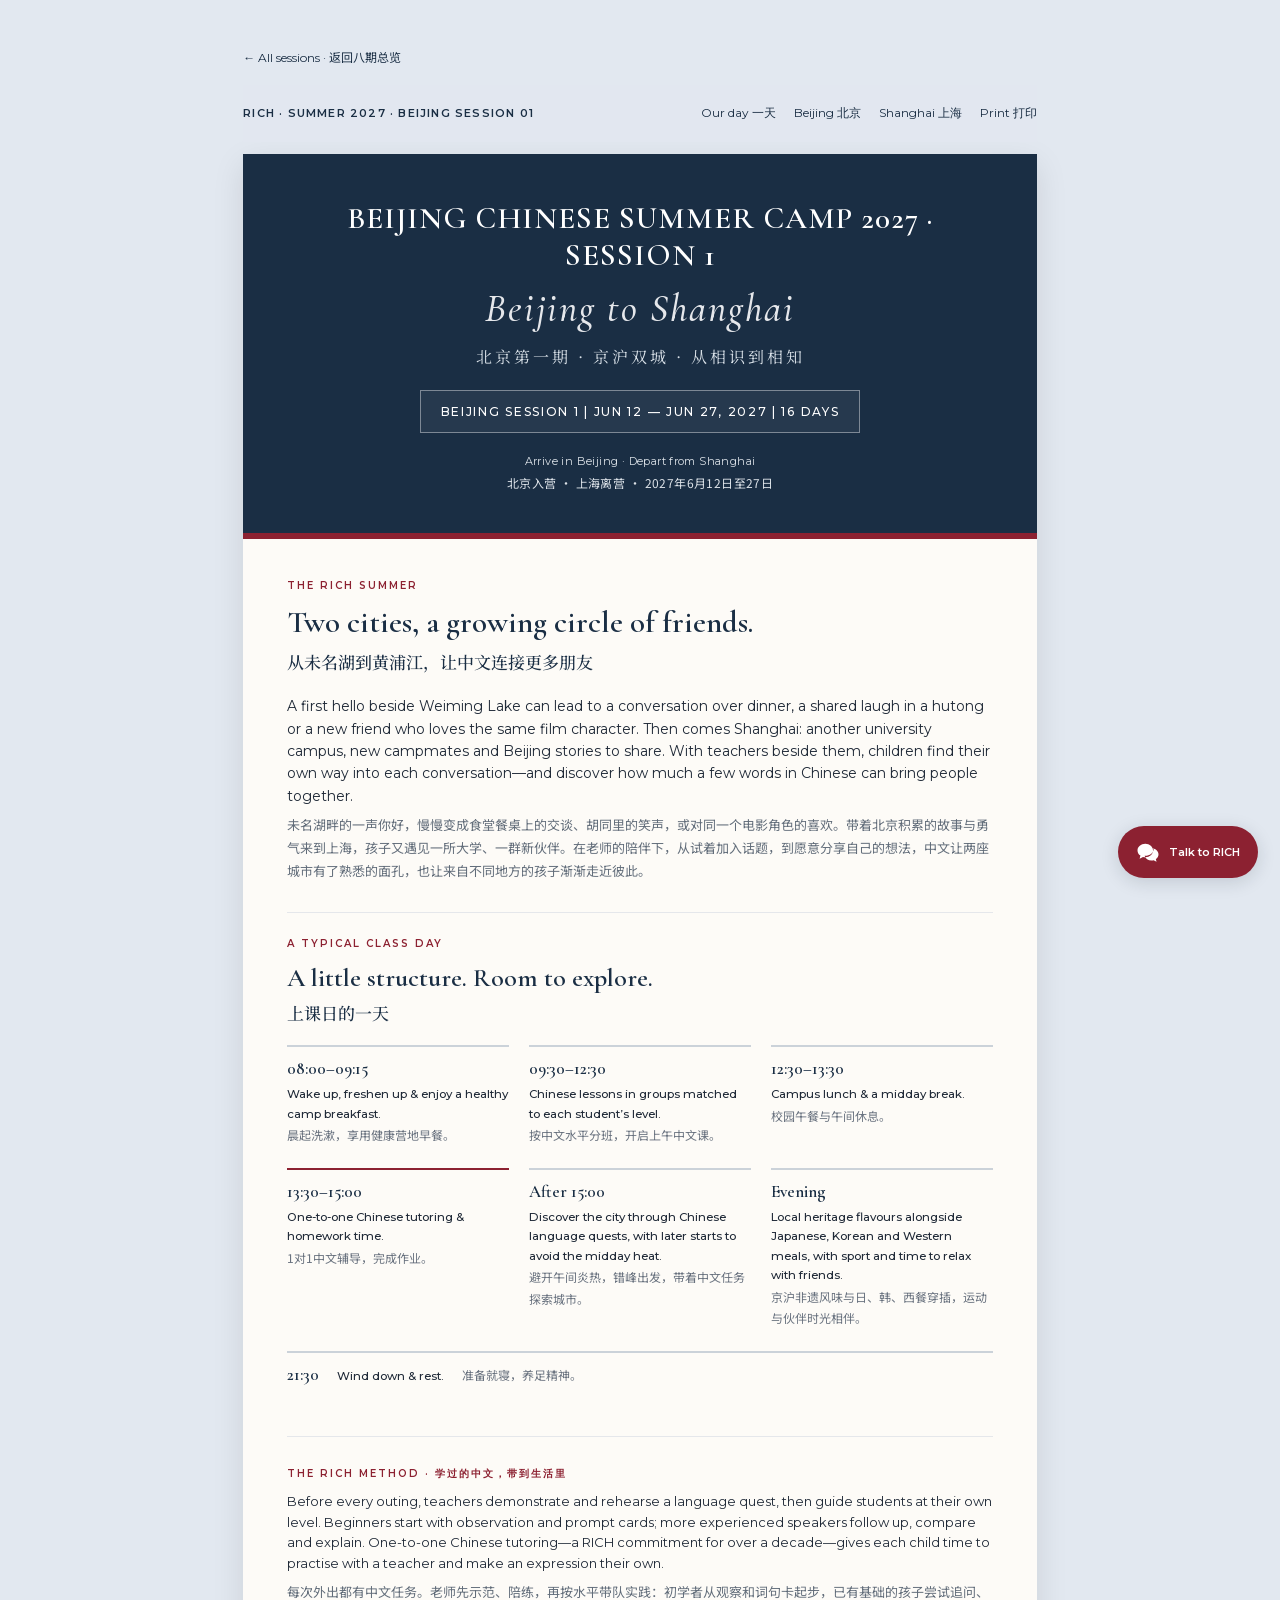
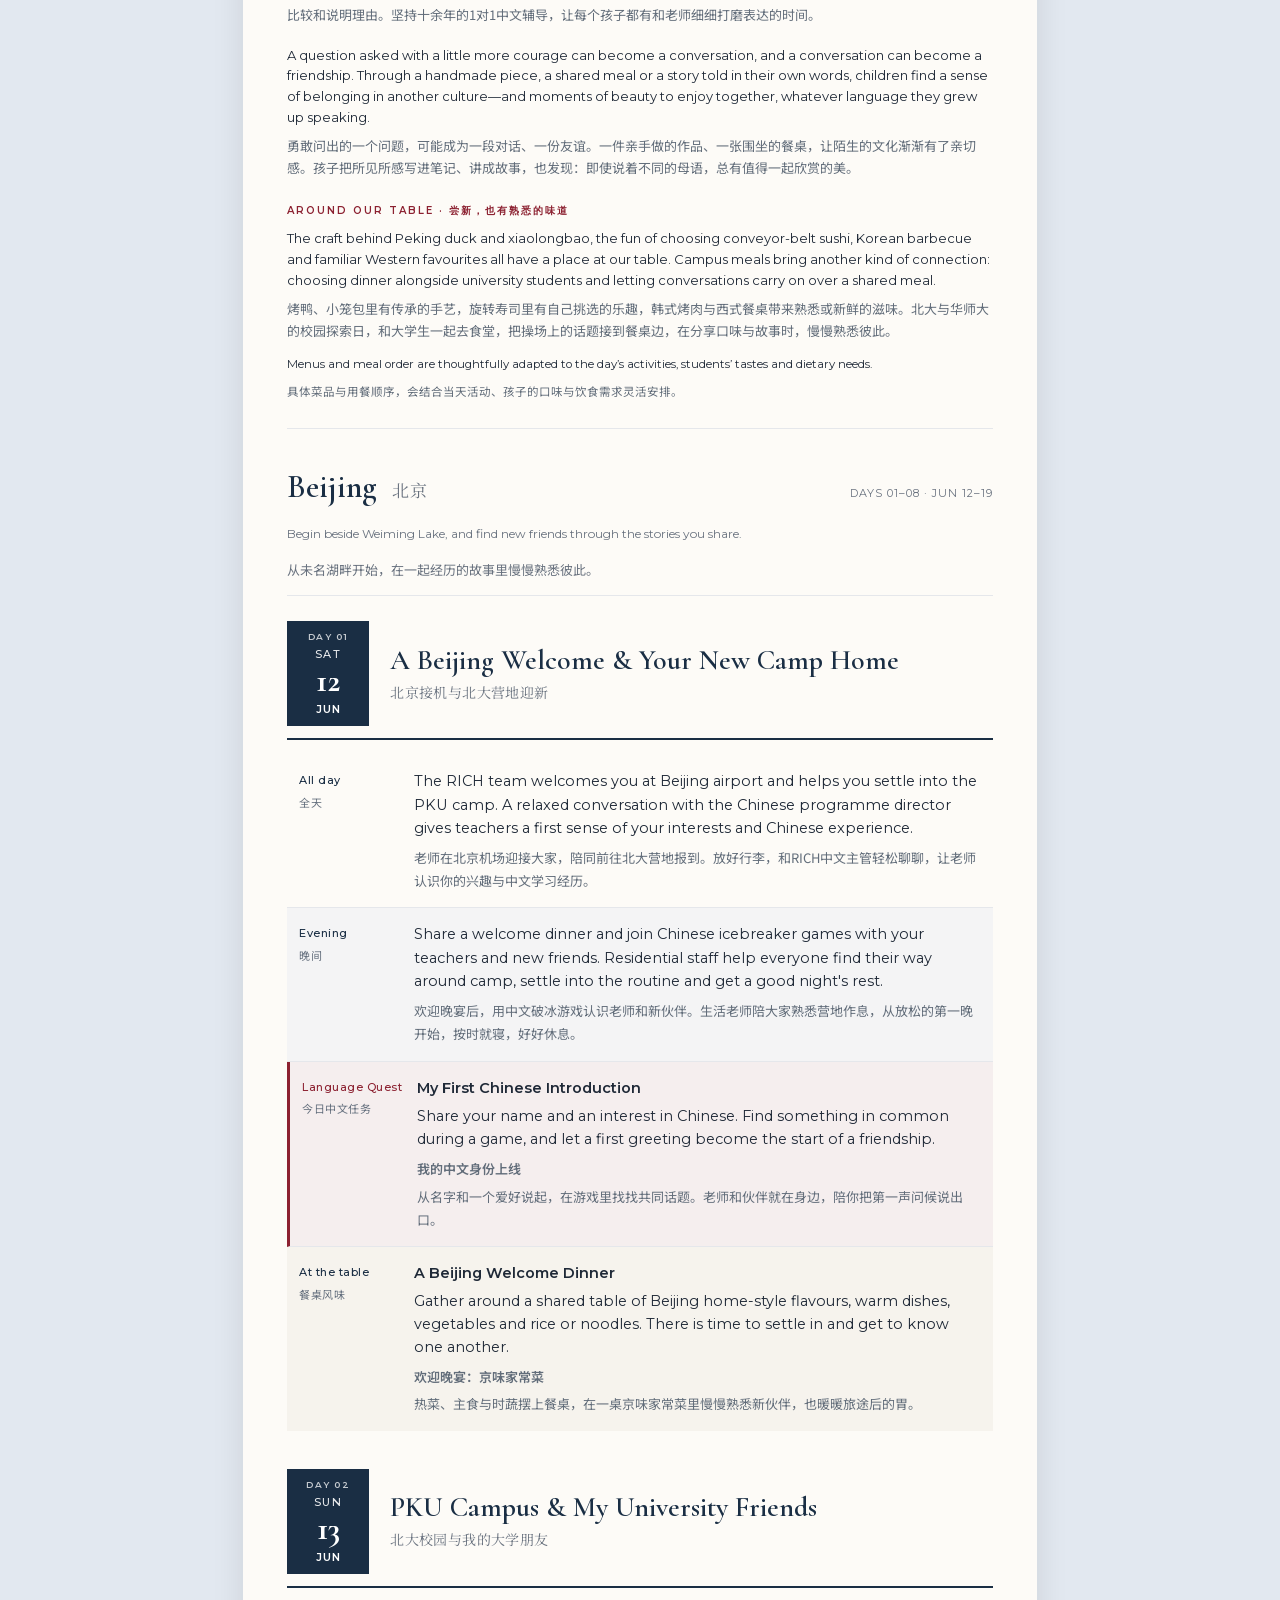
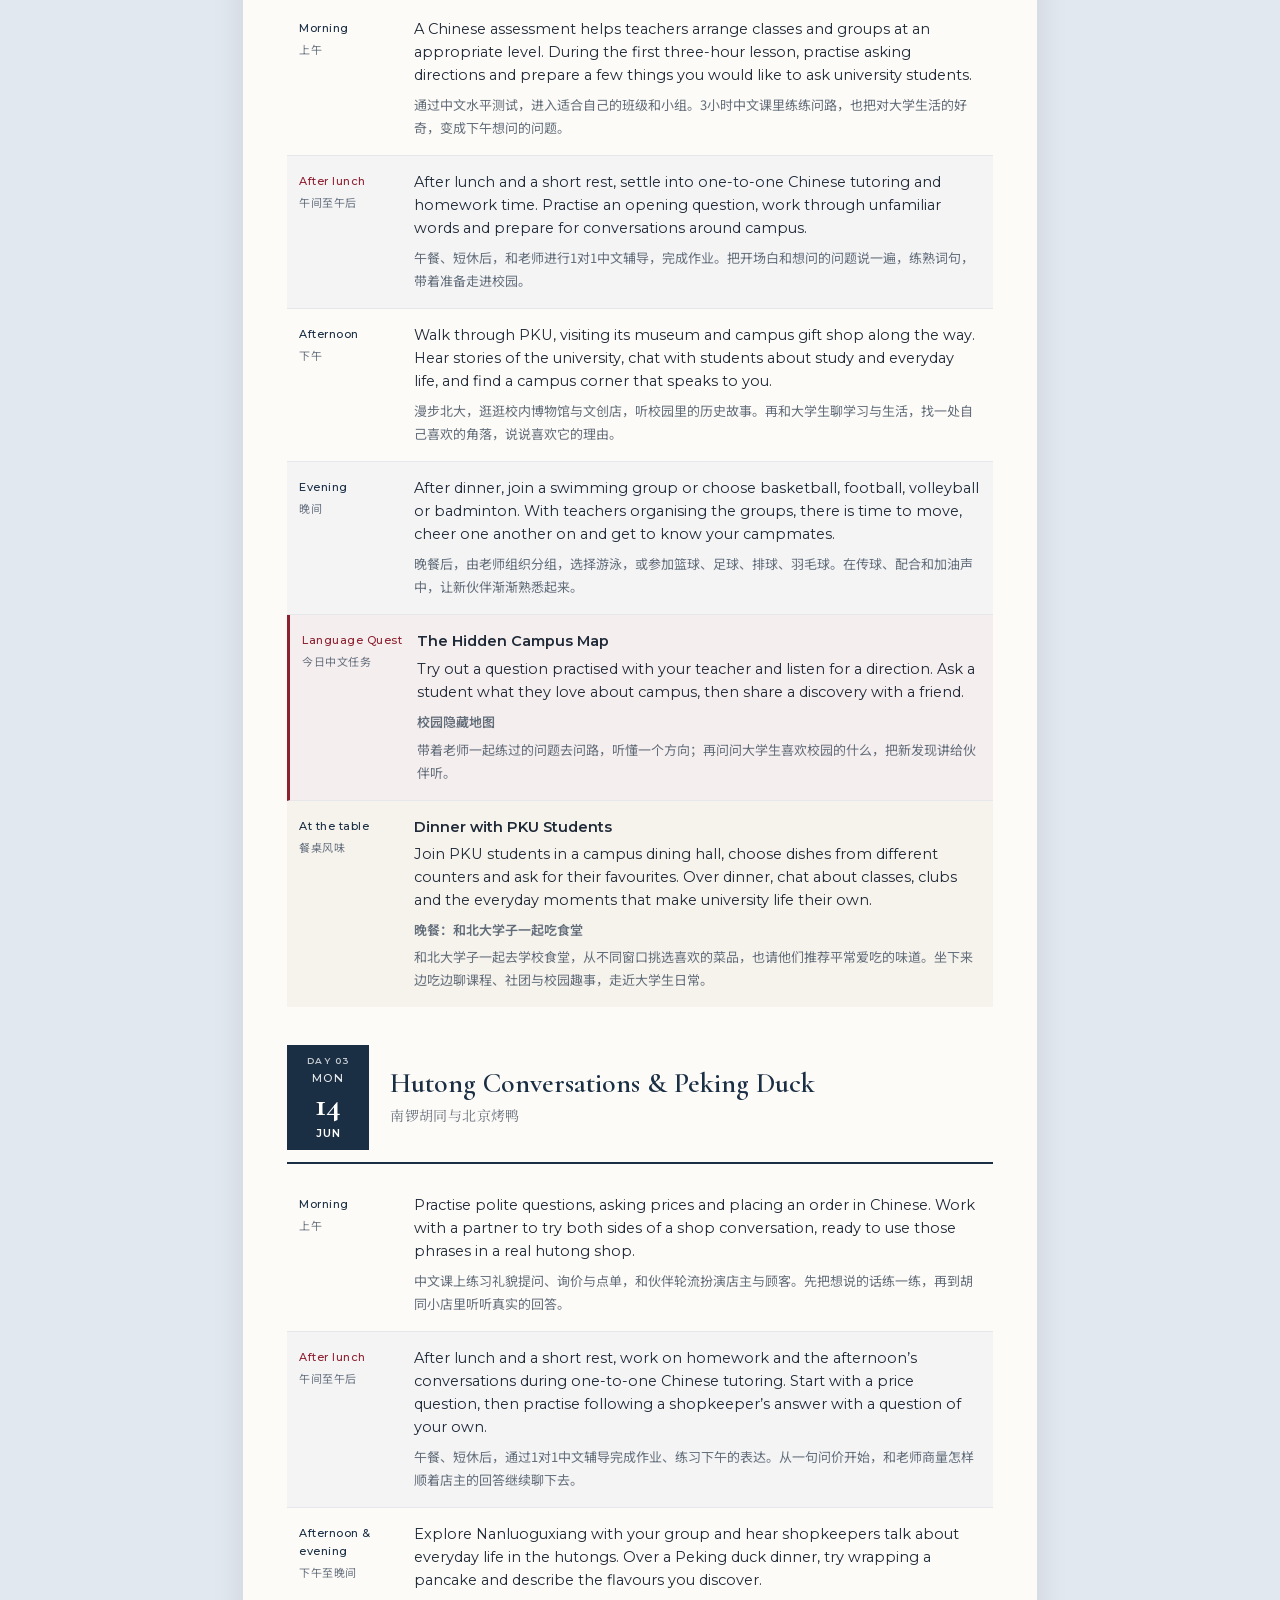
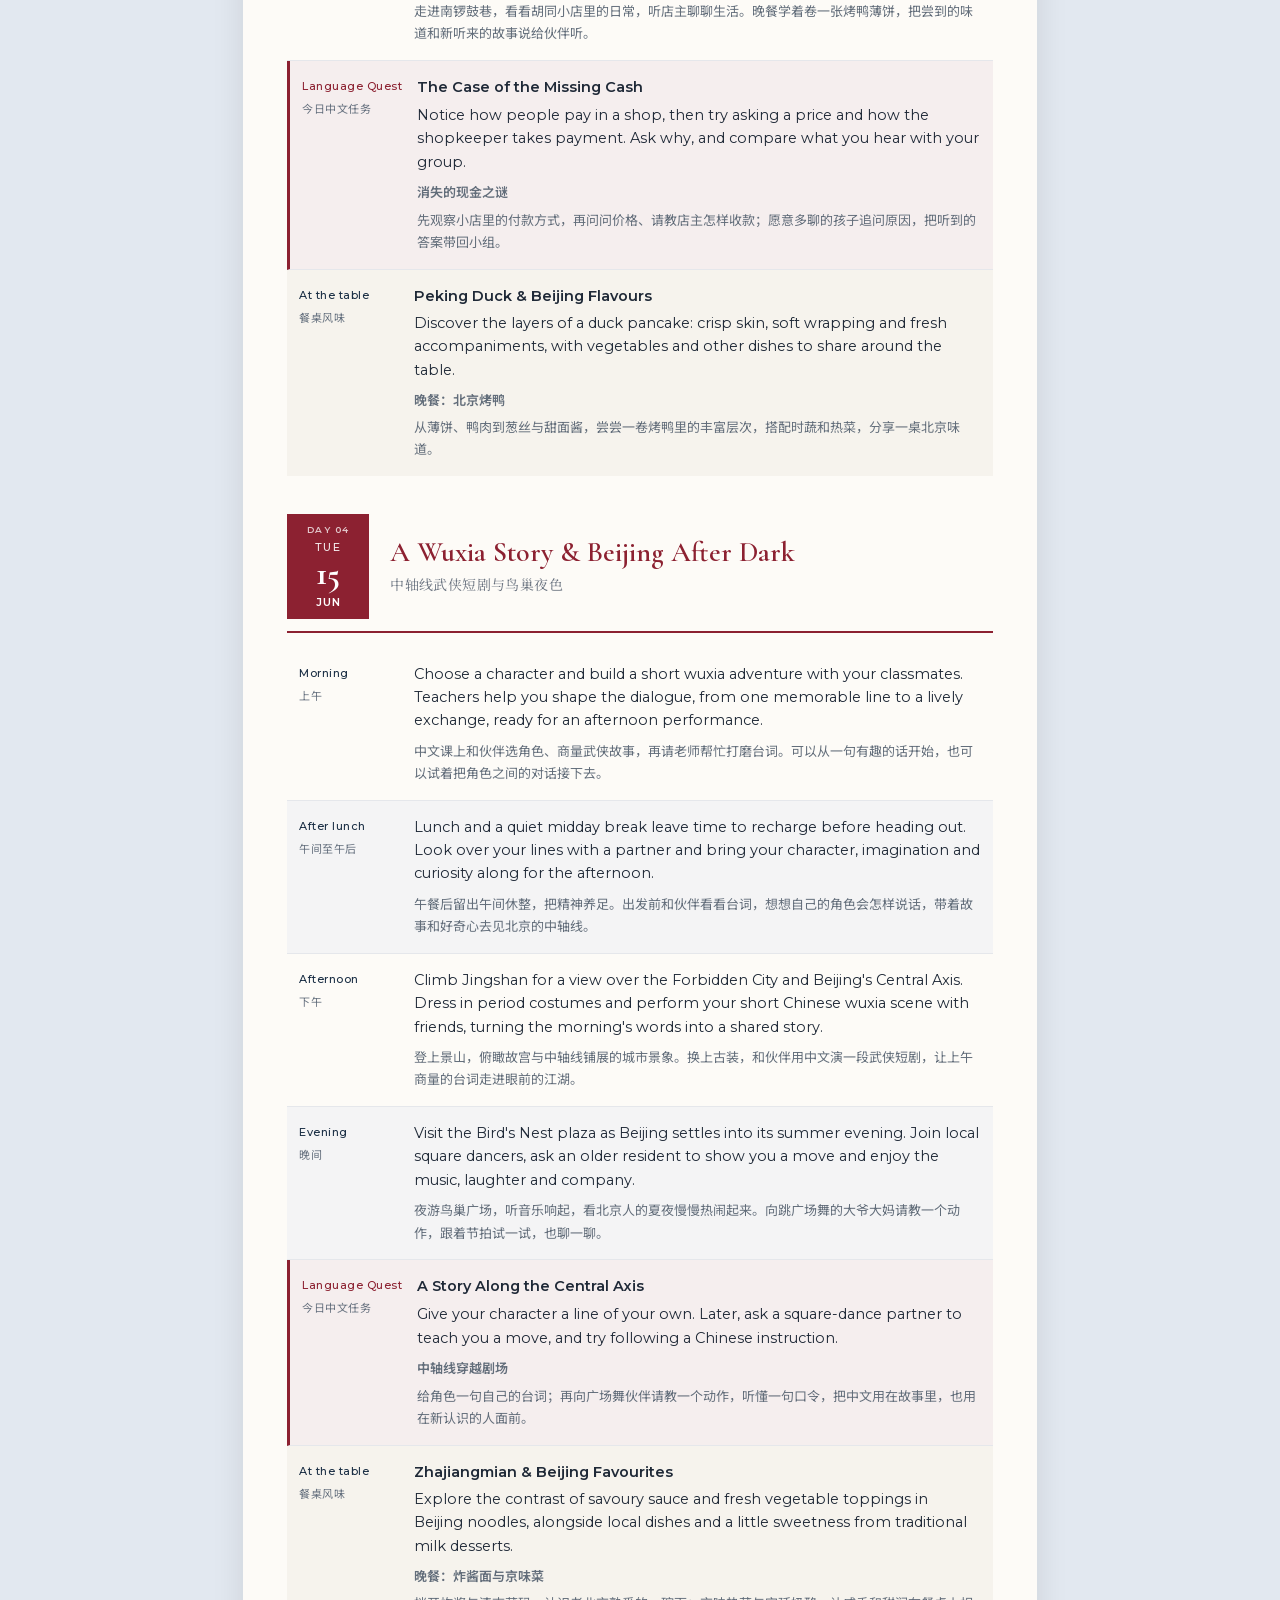
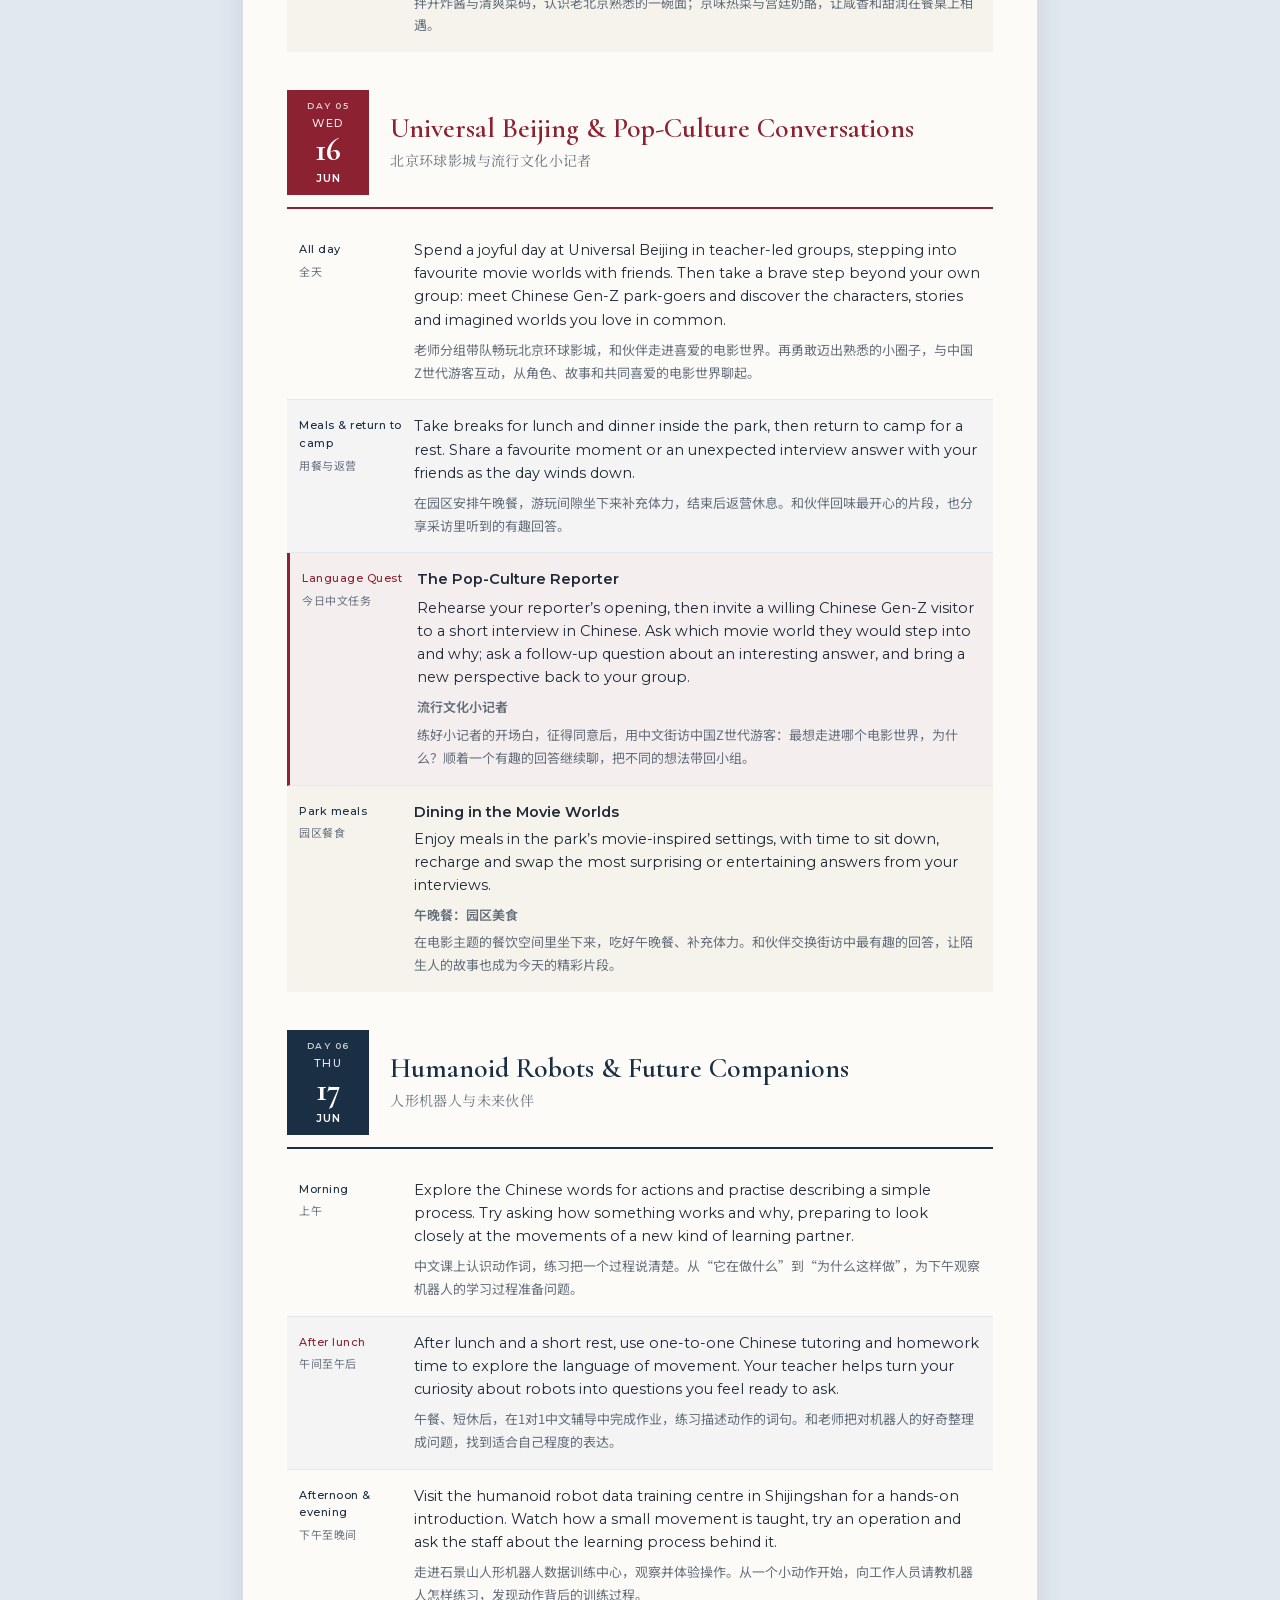
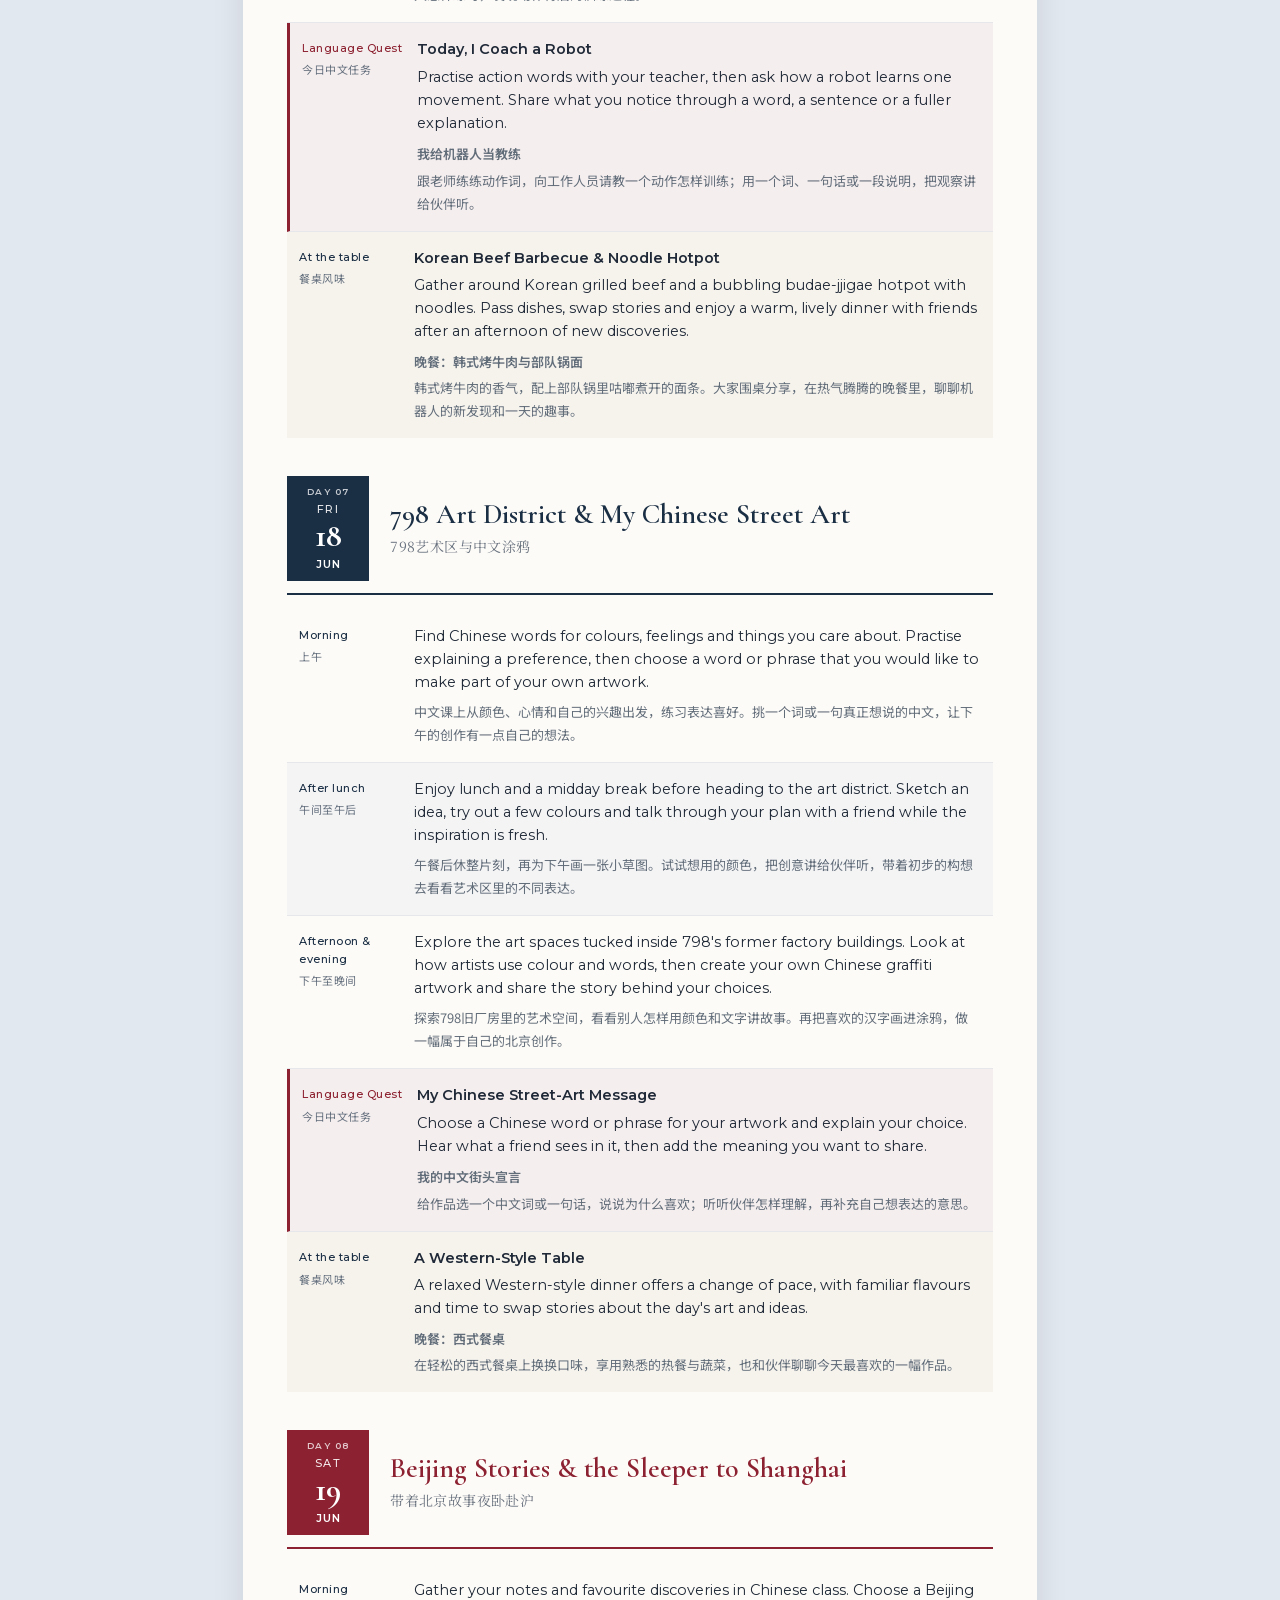
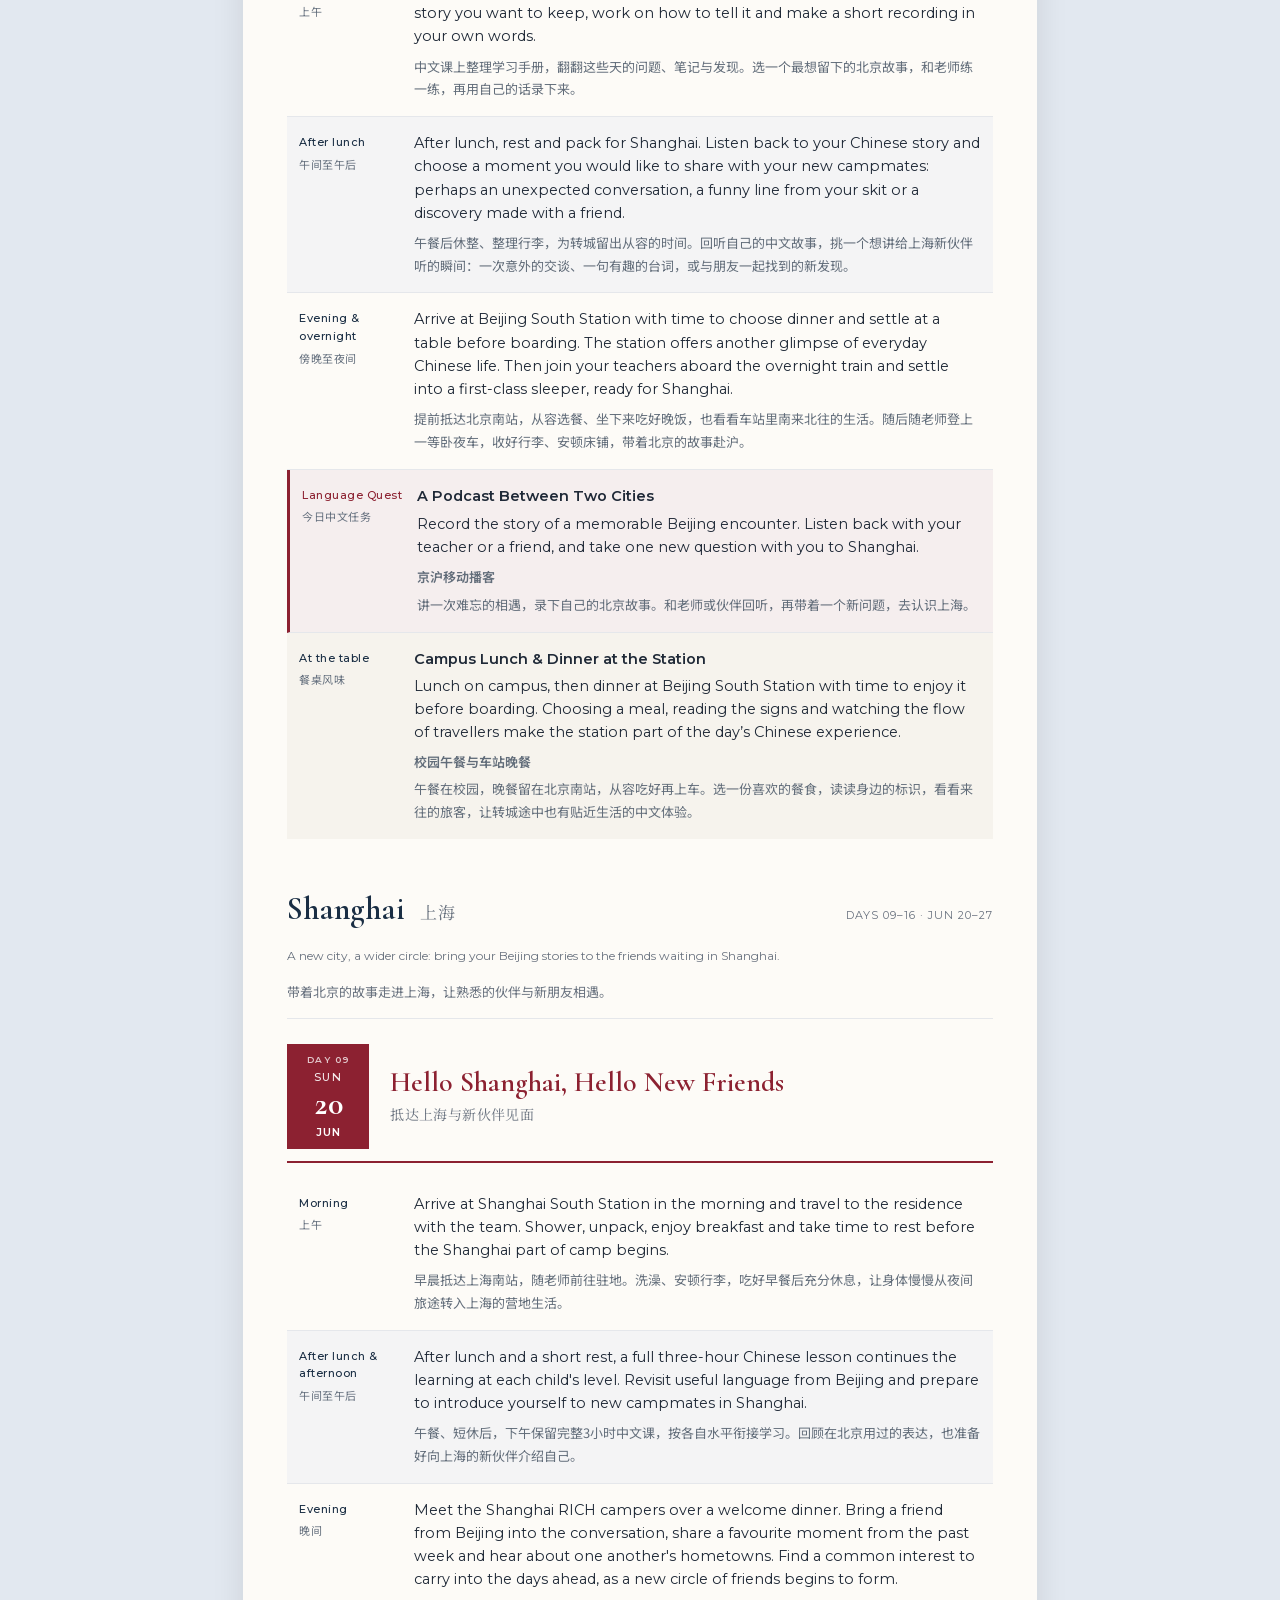
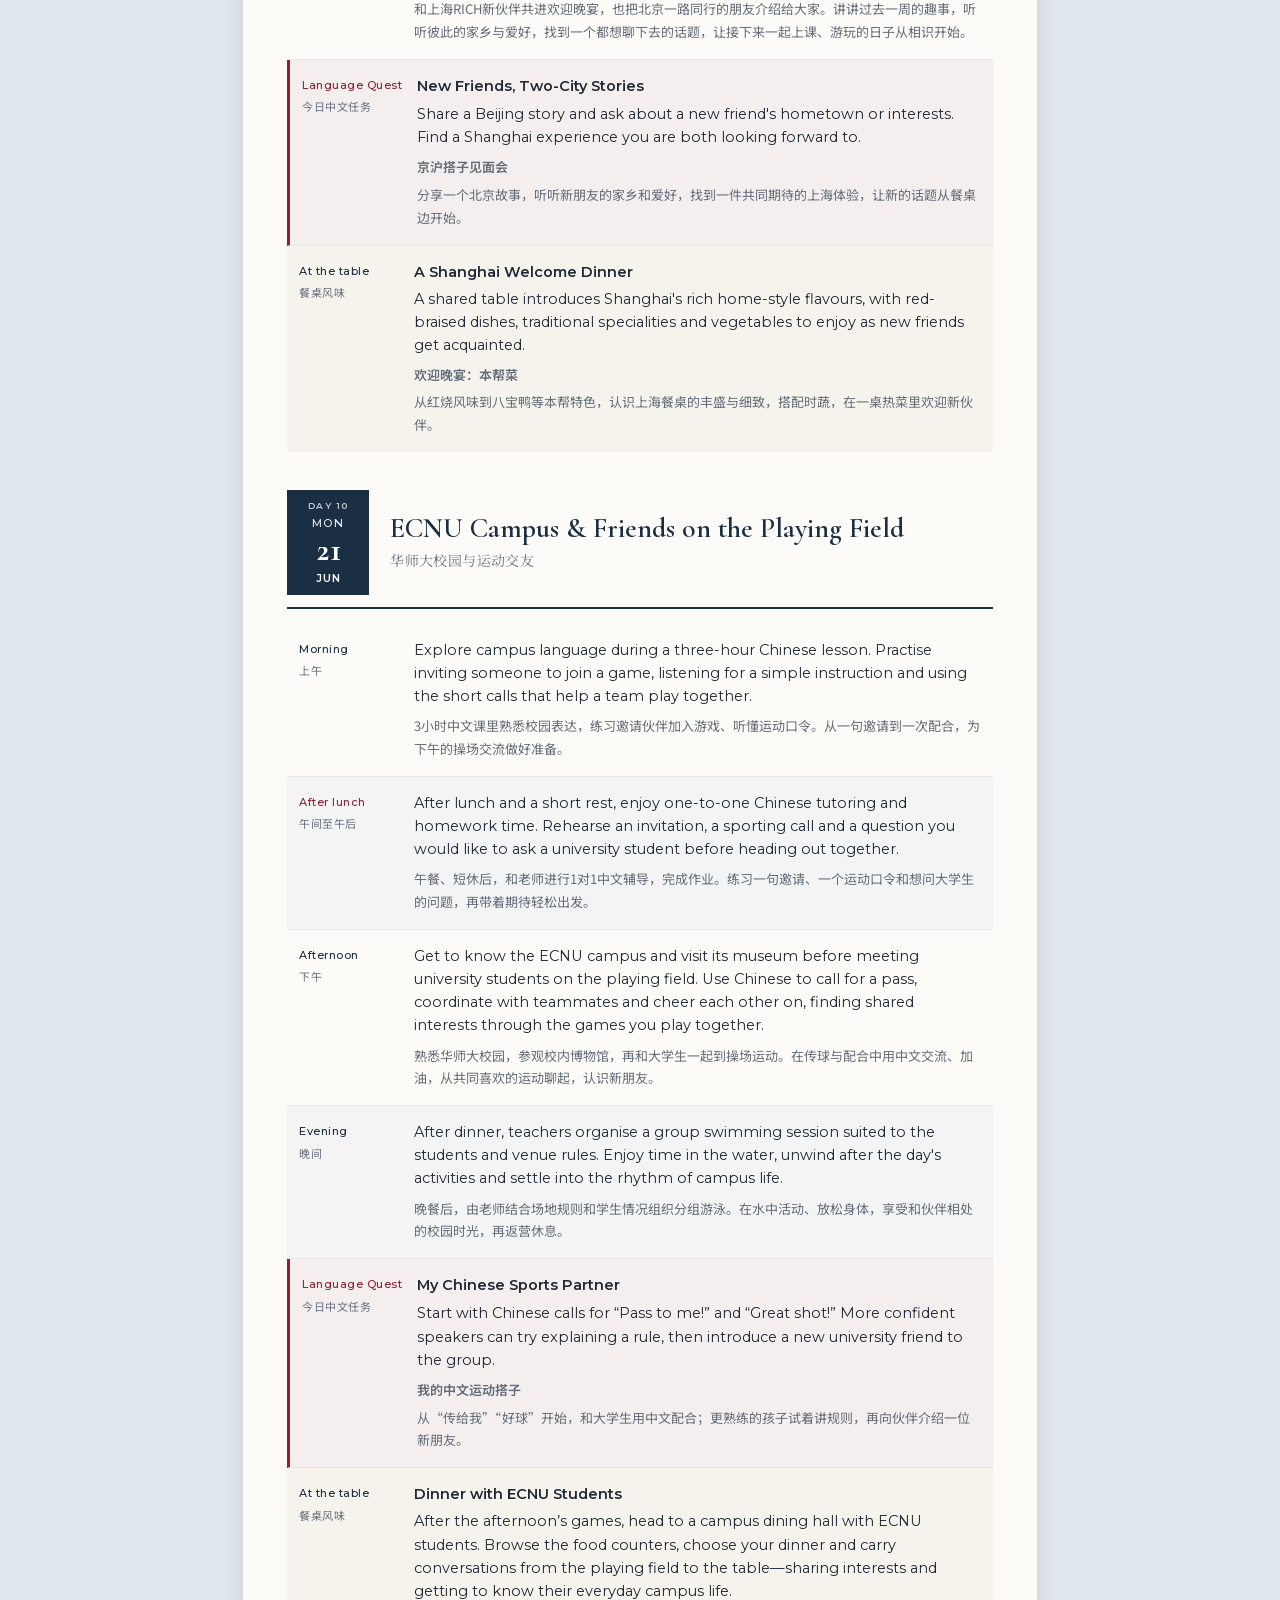
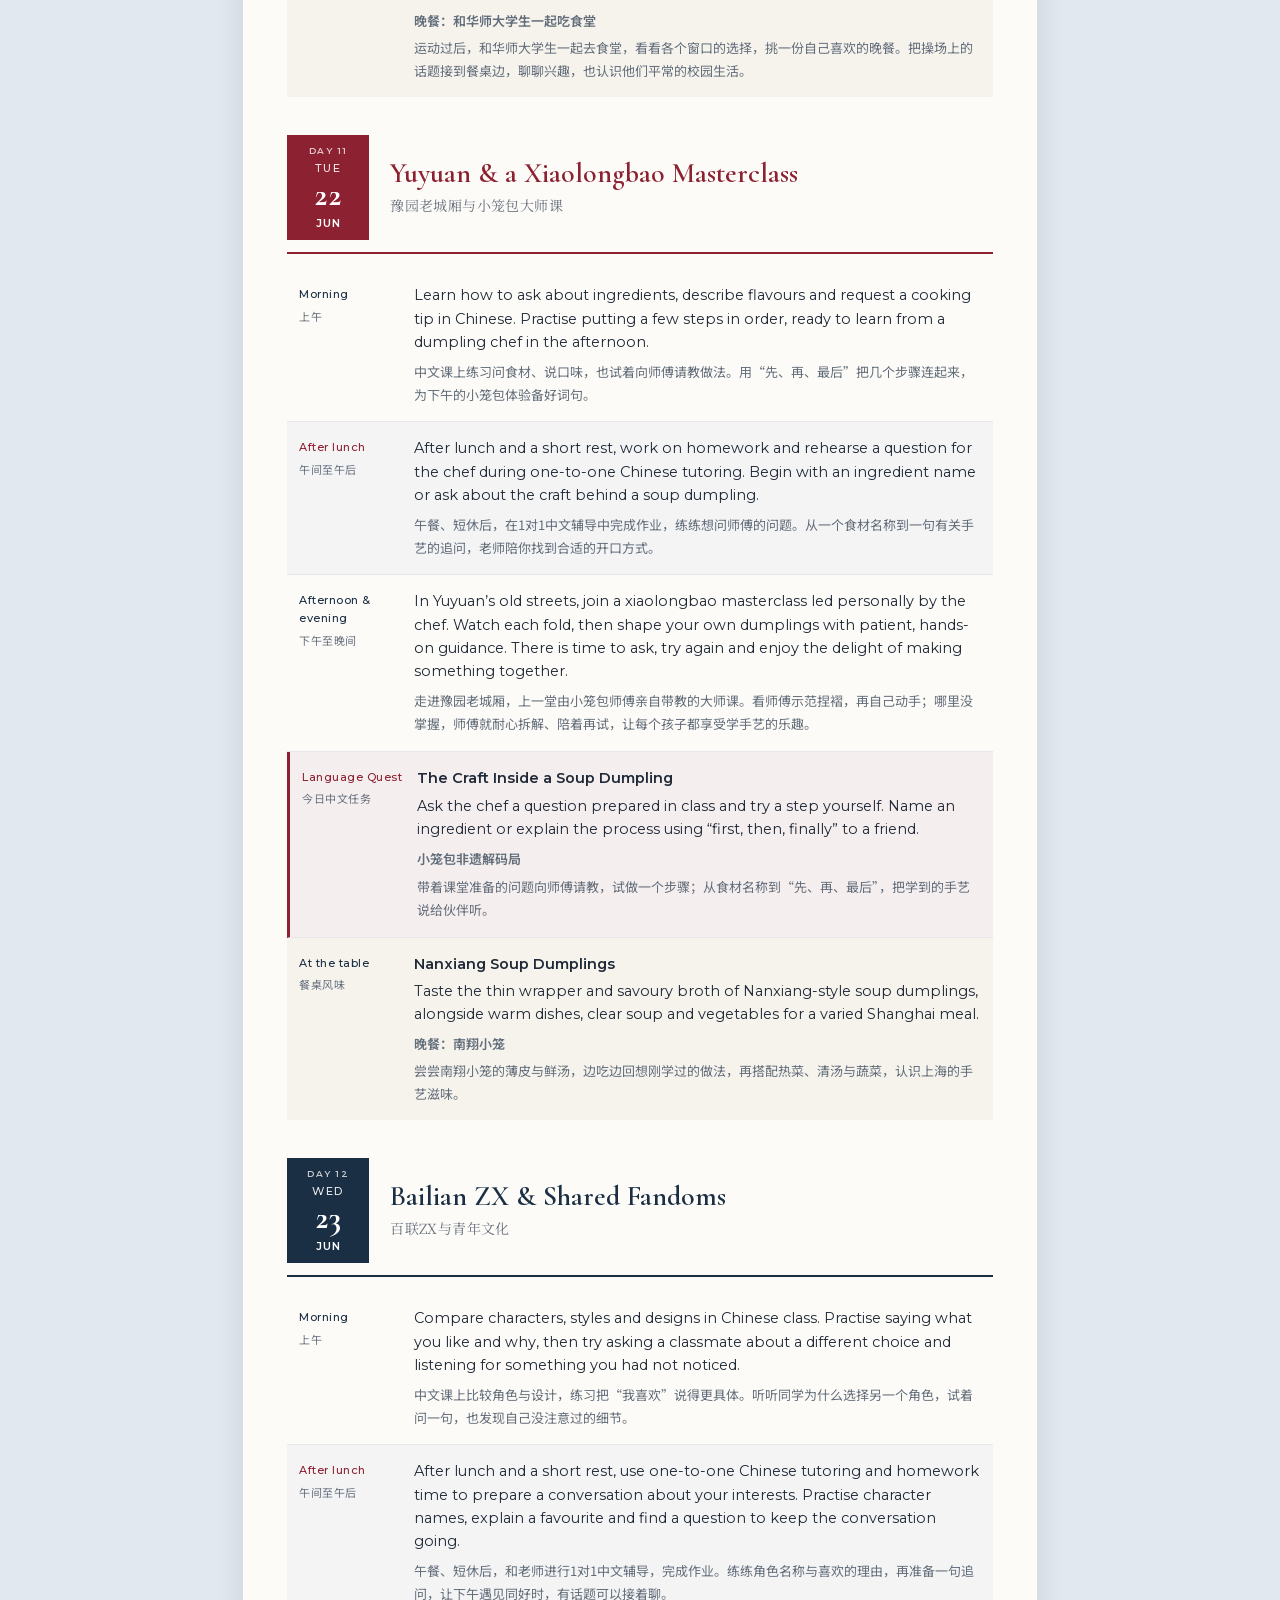
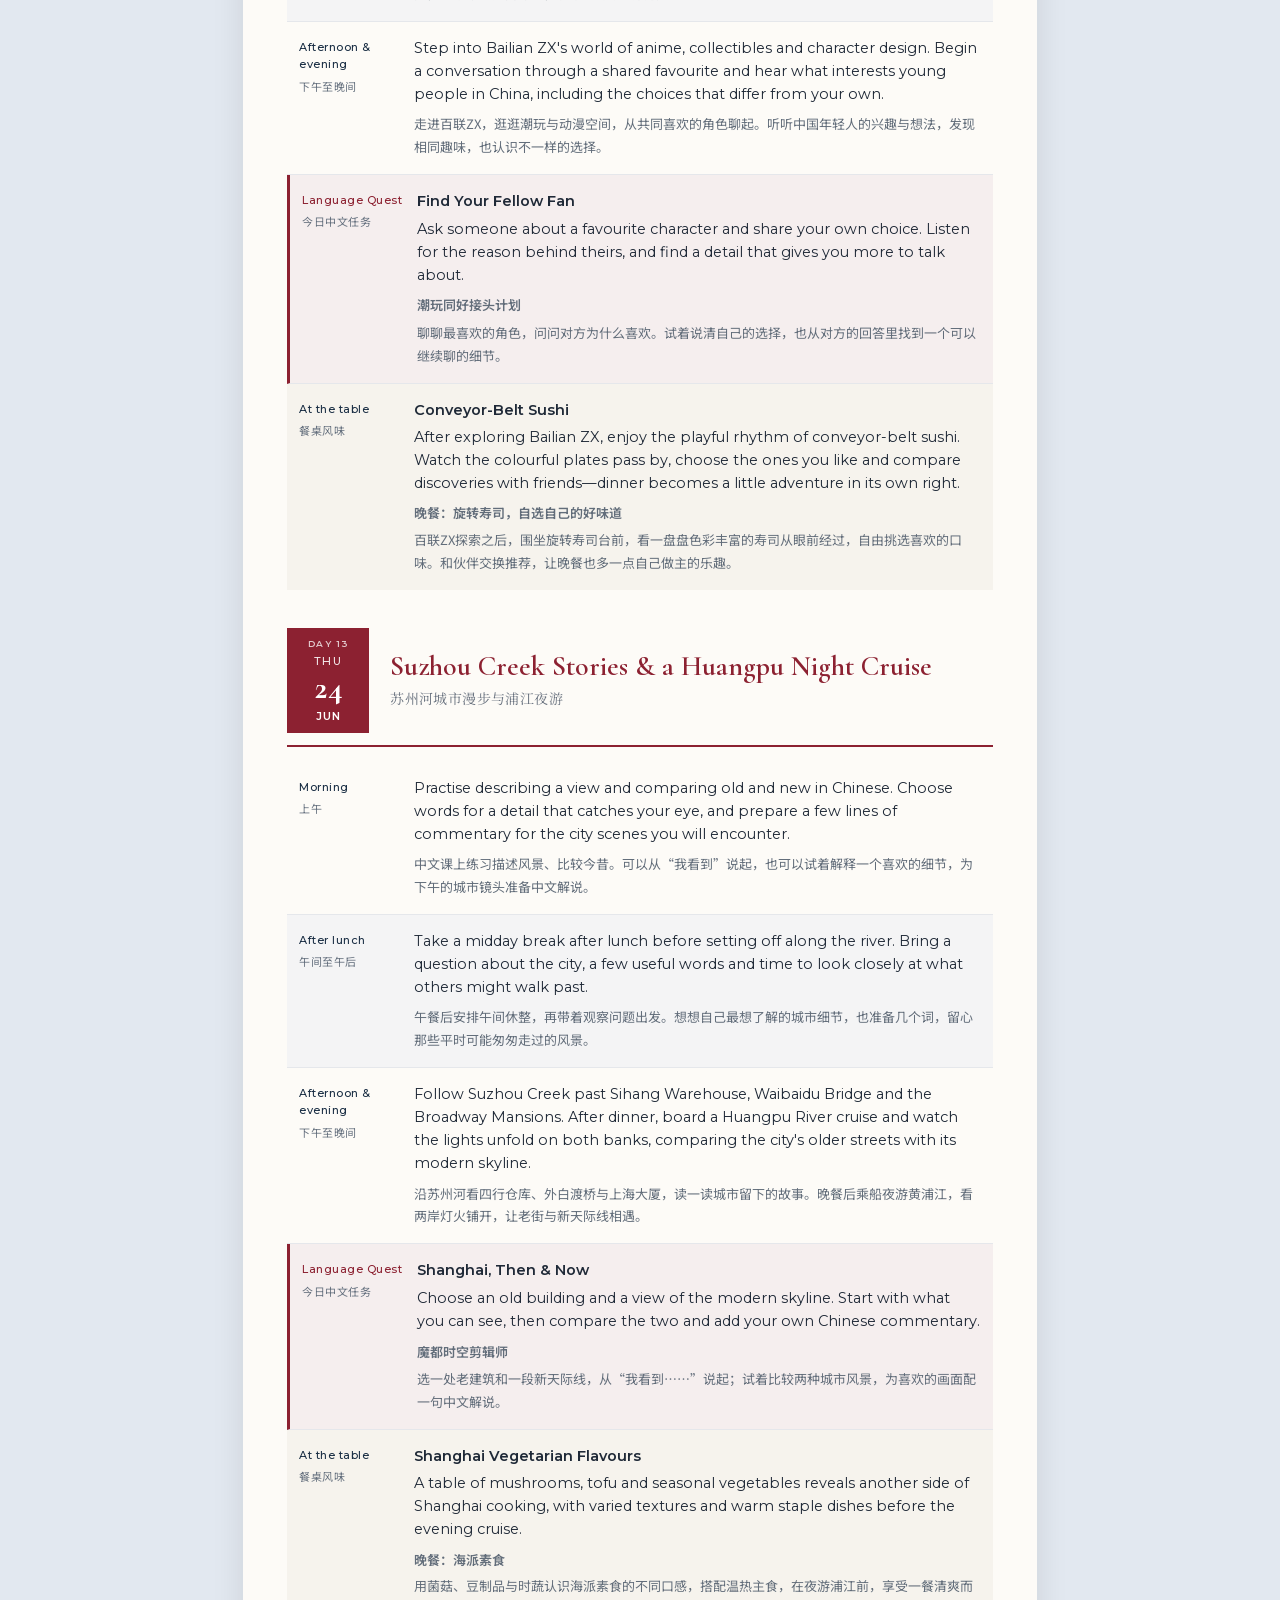
==== beijing-s1.html @ dbf6ec84 "Unify Chinese tutoring terminology and refresh content dates Align bilingual tutoring labels across " ====
<!DOCTYPE html>
<html lang="en"><head>
<!-- Google tag (gtag.js) | RICH GA4 | 2026-10-19 -->
<script async src="https://www.googletagmanager.com/gtag/js?id=GT-NSV79333"></script>
<script>
  window.dataLayer = window.dataLayer || [];
  function gtag(){dataLayer.push(arguments);}
  gtag('js', new Date());
  // Keep development and local previews out of production analytics.
  if (location.hostname === 'www.richcamps.com' || location.hostname === '2027.richcamps.com') {
    gtag('config', 'GT-NSV79333');
  }
</script>
<!-- End RICH GA4 -->
<meta charset="UTF-8"><meta name="viewport" content="width=device-width, initial-scale=1">
<title>Beijing Chinese Summer Camp 2027 · Session 1 | RICH 北京中文夏令营</title>
<meta name="description" content="12–27 June 2027: RICH Beijing Session 1, a 16-day Chinese summer camp with lessons and a journey to Shanghai. 北京第一期：北京至上海，查看每日行程、营费与报名流程。">
<meta name="theme-color" content="#1A2E44">
<meta property="og:type" content="website"><meta property="og:title" content="Beijing Chinese Summer Camp 2027 · Session 1 | RICH 北京中文夏令营">
<meta property="og:description" content="12–27 June 2027: RICH Beijing Session 1, a 16-day Chinese summer camp with lessons and a journey to Shanghai. 北京第一期：北京至上海，查看每日行程、营费与报名流程。">

<link rel="stylesheet" href="assets/search-20261016/fonts.css">
<link rel="stylesheet" href="assets/optimized-20261013/beijing-s1.css"><link rel="stylesheet" href="assets/beijing-s1-20261013/contact-v2.css">
<link rel="canonical" href="https://2027.richcamps.com/beijing-s1.html"><meta property="og:url" content="https://2027.richcamps.com/beijing-s1.html"><meta property="og:site_name" content="RICH Chinese Summer Camp"><meta name="twitter:card" content="summary"><script type="application/ld+json">{"@context":"https://schema.org","@graph":[{"@type":"Organization","@id":"https://www.richcamps.com/#organization","name":"RICH Chinese Summer Camp","url":"https://www.richcamps.com/"},{"@type":"WebSite","@id":"https://2027.richcamps.com/#website","url":"https://2027.richcamps.com/","name":"RICH 2027 Camp Itineraries","inLanguage":["en","zh-CN"],"publisher":{"@id":"https://www.richcamps.com/#organization"}},{"@type":"WebPage","@id":"https://2027.richcamps.com/beijing-s1.html#webpage","url":"https://2027.richcamps.com/beijing-s1.html","name":"Beijing Chinese Summer Camp 2027 · Session 1 | RICH 北京中文夏令营","description":"12–27 June 2027: RICH Beijing Session 1, a 16-day Chinese summer camp with lessons and a journey to Shanghai. 北京第一期：北京至上海，查看每日行程、营费与报名流程。","inLanguage":["en","zh-CN"],"isPartOf":{"@id":"https://2027.richcamps.com/#website"},"publisher":{"@id":"https://www.richcamps.com/#organization"},"dateModified":"2026-10-23","breadcrumb":{"@id":"https://2027.richcamps.com/beijing-s1.html#breadcrumb"},"spatialCoverage":[{"@type":"Place","name":"Beijing"},{"@type":"Place","name":"Shanghai"}],"temporalCoverage":"2027-06-12/2027-06-27","relatedLink":["https://www.richcamps.com/beijing.html#fees","https://www.richcamps.com/zh/beijing.html#fees","https://www.richcamps.com/apply.html","https://www.richcamps.com/zh/apply.html"]},{"@type":"BreadcrumbList","@id":"https://2027.richcamps.com/beijing-s1.html#breadcrumb","itemListElement":[{"@type":"ListItem","position":1,"name":"RICH","item":"https://www.richcamps.com/"},{"@type":"ListItem","position":2,"name":"2027 itineraries","item":"https://2027.richcamps.com/"},{"@type":"ListItem","position":3,"name":"Beijing Chinese Summer Camp 2027 · Session 1 | RICH 北京中文夏令营","item":"https://2027.richcamps.com/beijing-s1.html"}]}]}</script><meta name="twitter:title" content="Beijing Chinese Summer Camp 2027 · Session 1 | RICH 北京中文夏令营"><meta name="twitter:description" content="12–27 June 2027: RICH Beijing Session 1, a 16-day Chinese summer camp with lessons and a journey to Shanghai. 北京第一期：北京至上海，查看每日行程、营费与报名流程。">
<script defer src="/assets/rich-measurement-20261019.js"></script>
</head><body>
<a class="skip-link" href="#beijing">Skip to the itinerary · 跳转每日行程</a>
<nav class="hub-return" aria-label="All sessions"><a href="/#beijing">← All sessions · <span lang="zh-CN">返回八期总览</span></a></nav>
<nav class="preview-bar" aria-label="Itinerary navigation"><span class="preview-label">RICH · SUMMER 2027 · BEIJING SESSION 01</span><div class="preview-links"><a href="#daily-rhythm">Our day 一天</a><a href="#beijing">Beijing 北京</a><a href="#shanghai">Shanghai 上海</a><button class="print-button" type="button" id="print-itinerary">Print 打印</button></div></nav>
<main class="page" id="top"><header class="brochure-header"><h1 class="header-title-en">Beijing Chinese Summer Camp 2027 · Session 1</h1><p class="header-location-en">Beijing to Shanghai</p><p class="header-title-zh" lang="zh-CN">北京第一期 · 京沪双城 · 从相识到相知</p><div class="header-meta">BEIJING SESSION 1 | JUN 12 — JUN 27, 2027 | 16 DAYS</div><p class="header-route">Arrive in Beijing · Depart from Shanghai<span lang="zh-CN">北京入营 · 上海离营 · <time class="header-date" datetime="2027-06-12">2027年6月12日至27日</time></span></p></header>
<div class="content-wrap"><section class="method-intro" aria-labelledby="method-title"><p class="eyebrow">The RICH Summer</p><h2 id="method-title">Two cities, a growing circle of friends.</h2><p class="section-title-zh" lang="zh-CN">从未名湖到黄浦江，让中文连接更多朋友</p>
<p class="en-text">A first hello beside Weiming Lake can lead to a conversation over dinner, a shared laugh in a hutong or a new friend who loves the same film character. Then comes Shanghai: another university campus, new campmates and Beijing stories to share. With teachers beside them, children find their own way into each conversation—and discover how much a few words in Chinese can bring people together.</p><p class="zh-text" lang="zh-CN">未名湖畔的一声你好，慢慢变成食堂餐桌上的交谈、胡同里的笑声，或对同一个电影角色的喜欢。带着北京积累的故事与勇气来到上海，孩子又遇见一所大学、一群新伙伴。在老师的陪伴下，从试着加入话题，到愿意分享自己的想法，中文让两座城市有了熟悉的面孔，也让来自不同地方的孩子渐渐走近彼此。</p></section>
<section class="rhythm-section" id="daily-rhythm" aria-labelledby="rhythm-title"><div class="rhythm-intro"><p class="eyebrow">A typical class day</p><h2 class="section-heading" id="rhythm-title">A little structure. Room to explore.</h2><p class="section-title-zh" lang="zh-CN">上课日的一天</p></div><ol class="daily-timeline">
<li class=""><span class="clock">08:00–09:15</span><span class="event-en">Wake up, freshen up &amp; enjoy a healthy camp breakfast.</span><span class="event-zh" lang="zh-CN">晨起洗漱，享用健康营地早餐。</span></li>
<li class=""><span class="clock">09:30–12:30</span><span class="event-en">Chinese lessons in groups matched to each student’s level.</span><span class="event-zh" lang="zh-CN">按中文水平分班，开启上午中文课。</span></li>
<li class=""><span class="clock">12:30–13:30</span><span class="event-en">Campus lunch &amp; a midday break.</span><span class="event-zh" lang="zh-CN">校园午餐与午间休息。</span></li>
<li class="coaching"><span class="clock">13:30–15:00</span><span class="event-en">One-to-one Chinese tutoring &amp; homework time.</span><span class="event-zh" lang="zh-CN">1对1中文辅导，完成作业。</span></li>
<li class="wide"><span class="clock">After 15:00</span><span class="event-en">Discover the city through Chinese language quests, with later starts to avoid the midday heat.</span><span class="event-zh" lang="zh-CN">避开午间炎热，错峰出发，带着中文任务探索城市。</span></li>
<li class="wide"><span class="clock">Evening</span><span class="event-en">Local heritage flavours alongside Japanese, Korean and Western meals, with sport and time to relax with friends.</span><span class="event-zh" lang="zh-CN">京沪非遗风味与日、韩、西餐穿插，运动与伙伴时光相伴。</span></li>
<li class="rest"><span class="clock">21:30</span><span class="event-en">Wind down &amp; rest.</span><span class="event-zh" lang="zh-CN">准备就寝，养足精神。</span></li>
</ol></section><section class="method-detail" aria-labelledby="learning-title"><h2 class="eyebrow" id="learning-title">The RICH Method · 学过的中文，带到生活里</h2><p class="en-text">Before every outing, teachers demonstrate and rehearse a language quest, then guide students at their own level. Beginners start with observation and prompt cards; more experienced speakers follow up, compare and explain. One-to-one Chinese tutoring—a RICH commitment for over a decade—gives each child time to practise with a teacher and make an expression their own.</p><p class="zh-text" lang="zh-CN">每次外出都有中文任务。老师先示范、陪练，再按水平带队实践：初学者从观察和词句卡起步，已有基础的孩子尝试追问、比较和说明理由。坚持十余年的1对1中文辅导，让每个孩子都有和老师细细打磨表达的时间。</p><p class="en-text">A question asked with a little more courage can become a conversation, and a conversation can become a friendship. Through a handmade piece, a shared meal or a story told in their own words, children find a sense of belonging in another culture—and moments of beauty to enjoy together, whatever language they grew up speaking.</p><p class="zh-text" lang="zh-CN">勇敢问出的一个问题，可能成为一段对话、一份友谊。一件亲手做的作品、一张围坐的餐桌，让陌生的文化渐渐有了亲切感。孩子把所见所感写进笔记、讲成故事，也发现：即使说着不同的母语，总有值得一起欣赏的美。</p></section><section class="dining-intro" aria-labelledby="dining-title"><h2 class="eyebrow" id="dining-title">Around our table · 尝新，也有熟悉的味道</h2><p class="en-text">The craft behind Peking duck and xiaolongbao, the fun of choosing conveyor-belt sushi, Korean barbecue and familiar Western favourites all have a place at our table. Campus meals bring another kind of connection: choosing dinner alongside university students and letting conversations carry on over a shared meal.</p><p class="zh-text" lang="zh-CN">烤鸭、小笼包里有传承的手艺，旋转寿司里有自己挑选的乐趣，韩式烤肉与西式餐桌带来熟悉或新鲜的滋味。北大与华师大的校园探索日，和大学生一起去食堂，把操场上的话题接到餐桌边，在分享口味与故事时，慢慢熟悉彼此。</p><div class="menu-note"><p class="en-text">Menus and meal order are thoughtfully adapted to the day’s activities, students’ tastes and dietary needs.</p><p class="zh-text" lang="zh-CN">具体菜品与用餐顺序，会结合当天活动、孩子的口味与饮食需求灵活安排。</p></div></section><section class="city-chapter" aria-labelledby="beijing-title"><div class="city-heading" id="beijing"><h2 id="beijing-title">Beijing <span lang="zh-CN">北京</span></h2><span>DAYS 01–08 · JUN 12–19</span><p class="city-tag-en">Begin beside Weiming Lake, and find new friends through the stories you share.</p><p lang="zh-CN">从未名湖畔开始，在一起经历的故事里慢慢熟悉彼此。</p></div>
<article class="day-module" id="day-01" data-day="1" data-date="2027-06-12" aria-labelledby="day-title-1">
<div class="day-header"><div class="date-box"><span class="day-number">DAY 01</span><span class="date-day">SAT</span><time class="date-num" datetime="2027-06-12" aria-label="Saturday 12 June 2027">12</time><span class="date-month">JUN</span></div><div class="day-title-wrap"><h3 class="day-title-en" id="day-title-1">A Beijing Welcome &amp; Your New Camp Home</h3><p class="day-title-zh" lang="zh-CN">北京接机与北大营地迎新</p></div></div><div class="schedule-table">
<div class="schedule-row"><div class="time-col">All day<span lang="zh-CN">全天</span></div><div class="text-col"><p class="en-text">The RICH team welcomes you at Beijing airport and helps you settle into the PKU camp. A relaxed conversation with the Chinese programme director gives teachers a first sense of your interests and Chinese experience.</p><p class="zh-text" lang="zh-CN">老师在北京机场迎接大家，陪同前往北大营地报到。放好行李，和RICH中文主管轻松聊聊，让老师认识你的兴趣与中文学习经历。</p></div></div>
<div class="schedule-row"><div class="time-col">Evening<span lang="zh-CN">晚间</span></div><div class="text-col"><p class="en-text">Share a welcome dinner and join Chinese icebreaker games with your teachers and new friends. Residential staff help everyone find their way around camp, settle into the routine and get a good night&#x27;s rest.</p><p class="zh-text" lang="zh-CN">欢迎晚宴后，用中文破冰游戏认识老师和新伙伴。生活老师陪大家熟悉营地作息，从放松的第一晚开始，按时就寝，好好休息。</p></div></div>
<div class="schedule-row quest-row"><div class="time-col">Language Quest<span lang="zh-CN">今日中文任务</span></div><div class="text-col"><p class="en-text"><strong class="quest-name">My First Chinese Introduction</strong>Share your name and an interest in Chinese. Find something in common during a game, and let a first greeting become the start of a friendship.</p><p class="zh-text" lang="zh-CN"><strong class="quest-name">我的中文身份上线</strong>从名字和一个爱好说起，在游戏里找找共同话题。老师和伙伴就在身边，陪你把第一声问候说出口。</p></div></div>
<div class="schedule-row dining-row"><div class="time-col">At the table<span lang="zh-CN">餐桌风味</span></div><div class="text-col"><p class="en-text"><strong class="dining-name">A Beijing Welcome Dinner</strong>Gather around a shared table of Beijing home-style flavours, warm dishes, vegetables and rice or noodles. There is time to settle in and get to know one another.</p><p class="zh-text" lang="zh-CN"><strong class="dining-name">欢迎晚宴：京味家常菜</strong>热菜、主食与时蔬摆上餐桌，在一桌京味家常菜里慢慢熟悉新伙伴，也暖暖旅途后的胃。</p></div></div>
</div></article>
<article class="day-module" id="day-02" data-day="2" data-date="2027-06-13" aria-labelledby="day-title-2">
<div class="day-header"><div class="date-box"><span class="day-number">DAY 02</span><span class="date-day">SUN</span><time class="date-num" datetime="2027-06-13" aria-label="Sunday 13 June 2027">13</time><span class="date-month">JUN</span></div><div class="day-title-wrap"><h3 class="day-title-en" id="day-title-2">PKU Campus &amp; My University Friends</h3><p class="day-title-zh" lang="zh-CN">北大校园与我的大学朋友</p></div></div><div class="schedule-table">
<div class="schedule-row"><div class="time-col">Morning<span lang="zh-CN">上午</span></div><div class="text-col"><p class="en-text">A Chinese assessment helps teachers arrange classes and groups at an appropriate level. During the first three-hour lesson, practise asking directions and prepare a few things you would like to ask university students.</p><p class="zh-text" lang="zh-CN">通过中文水平测试，进入适合自己的班级和小组。3小时中文课里练练问路，也把对大学生活的好奇，变成下午想问的问题。</p></div></div>
<div class="schedule-row coaching-row"><div class="time-col">After lunch<span lang="zh-CN">午间至午后</span></div><div class="text-col"><p class="en-text">After lunch and a short rest, settle into one-to-one Chinese tutoring and homework time. Practise an opening question, work through unfamiliar words and prepare for conversations around campus.</p><p class="zh-text" lang="zh-CN">午餐、短休后，和老师进行1对1中文辅导，完成作业。把开场白和想问的问题说一遍，练熟词句，带着准备走进校园。</p></div></div>
<div class="schedule-row"><div class="time-col">Afternoon<span lang="zh-CN">下午</span></div><div class="text-col"><p class="en-text">Walk through PKU, visiting its museum and campus gift shop along the way. Hear stories of the university, chat with students about study and everyday life, and find a campus corner that speaks to you.</p><p class="zh-text" lang="zh-CN">漫步北大，逛逛校内博物馆与文创店，听校园里的历史故事。再和大学生聊学习与生活，找一处自己喜欢的角落，说说喜欢它的理由。</p></div></div>
<div class="schedule-row"><div class="time-col">Evening<span lang="zh-CN">晚间</span></div><div class="text-col"><p class="en-text">After dinner, join a swimming group or choose basketball, football, volleyball or badminton. With teachers organising the groups, there is time to move, cheer one another on and get to know your campmates.</p><p class="zh-text" lang="zh-CN">晚餐后，由老师组织分组，选择游泳，或参加篮球、足球、排球、羽毛球。在传球、配合和加油声中，让新伙伴渐渐熟悉起来。</p></div></div>
<div class="schedule-row quest-row"><div class="time-col">Language Quest<span lang="zh-CN">今日中文任务</span></div><div class="text-col"><p class="en-text"><strong class="quest-name">The Hidden Campus Map</strong>Try out a question practised with your teacher and listen for a direction. Ask a student what they love about campus, then share a discovery with a friend.</p><p class="zh-text" lang="zh-CN"><strong class="quest-name">校园隐藏地图</strong>带着老师一起练过的问题去问路，听懂一个方向；再问问大学生喜欢校园的什么，把新发现讲给伙伴听。</p></div></div>
<div class="schedule-row dining-row"><div class="time-col">At the table<span lang="zh-CN">餐桌风味</span></div><div class="text-col"><p class="en-text"><strong class="dining-name">Dinner with PKU Students</strong>Join PKU students in a campus dining hall, choose dishes from different counters and ask for their favourites. Over dinner, chat about classes, clubs and the everyday moments that make university life their own.</p><p class="zh-text" lang="zh-CN"><strong class="dining-name">晚餐：和北大学子一起吃食堂</strong>和北大学子一起去学校食堂，从不同窗口挑选喜欢的菜品，也请他们推荐平常爱吃的味道。坐下来边吃边聊课程、社团与校园趣事，走近大学生日常。</p></div></div>
</div></article>
<article class="day-module" id="day-03" data-day="3" data-date="2027-06-14" aria-labelledby="day-title-3">
<div class="day-header"><div class="date-box"><span class="day-number">DAY 03</span><span class="date-day">MON</span><time class="date-num" datetime="2027-06-14" aria-label="Monday 14 June 2027">14</time><span class="date-month">JUN</span></div><div class="day-title-wrap"><h3 class="day-title-en" id="day-title-3">Hutong Conversations &amp; Peking Duck</h3><p class="day-title-zh" lang="zh-CN">南锣胡同与北京烤鸭</p></div></div><div class="schedule-table">
<div class="schedule-row"><div class="time-col">Morning<span lang="zh-CN">上午</span></div><div class="text-col"><p class="en-text">Practise polite questions, asking prices and placing an order in Chinese. Work with a partner to try both sides of a shop conversation, ready to use those phrases in a real hutong shop.</p><p class="zh-text" lang="zh-CN">中文课上练习礼貌提问、询价与点单，和伙伴轮流扮演店主与顾客。先把想说的话练一练，再到胡同小店里听听真实的回答。</p></div></div>
<div class="schedule-row coaching-row"><div class="time-col">After lunch<span lang="zh-CN">午间至午后</span></div><div class="text-col"><p class="en-text">After lunch and a short rest, work on homework and the afternoon’s conversations during one-to-one Chinese tutoring. Start with a price question, then practise following a shopkeeper’s answer with a question of your own.</p><p class="zh-text" lang="zh-CN">午餐、短休后，通过1对1中文辅导完成作业、练习下午的表达。从一句问价开始，和老师商量怎样顺着店主的回答继续聊下去。</p></div></div>
<div class="schedule-row"><div class="time-col">Afternoon &amp; evening<span lang="zh-CN">下午至晚间</span></div><div class="text-col"><p class="en-text">Explore Nanluoguxiang with your group and hear shopkeepers talk about everyday life in the hutongs. Over a Peking duck dinner, try wrapping a pancake and describe the flavours you discover.</p><p class="zh-text" lang="zh-CN">走进南锣鼓巷，看看胡同小店里的日常，听店主聊聊生活。晚餐学着卷一张烤鸭薄饼，把尝到的味道和新听来的故事说给伙伴听。</p></div></div>
<div class="schedule-row quest-row"><div class="time-col">Language Quest<span lang="zh-CN">今日中文任务</span></div><div class="text-col"><p class="en-text"><strong class="quest-name">The Case of the Missing Cash</strong>Notice how people pay in a shop, then try asking a price and how the shopkeeper takes payment. Ask why, and compare what you hear with your group.</p><p class="zh-text" lang="zh-CN"><strong class="quest-name">消失的现金之谜</strong>先观察小店里的付款方式，再问问价格、请教店主怎样收款；愿意多聊的孩子追问原因，把听到的答案带回小组。</p></div></div>
<div class="schedule-row dining-row"><div class="time-col">At the table<span lang="zh-CN">餐桌风味</span></div><div class="text-col"><p class="en-text"><strong class="dining-name">Peking Duck &amp; Beijing Flavours</strong>Discover the layers of a duck pancake: crisp skin, soft wrapping and fresh accompaniments, with vegetables and other dishes to share around the table.</p><p class="zh-text" lang="zh-CN"><strong class="dining-name">晚餐：北京烤鸭</strong>从薄饼、鸭肉到葱丝与甜面酱，尝尝一卷烤鸭里的丰富层次，搭配时蔬和热菜，分享一桌北京味道。</p></div></div>
</div></article>
<article class="day-module" id="day-04" data-day="4" data-date="2027-06-15" aria-labelledby="day-title-4">
<div class="day-header highlight"><div class="date-box"><span class="day-number">DAY 04</span><span class="date-day">TUE</span><time class="date-num" datetime="2027-06-15" aria-label="Tuesday 15 June 2027">15</time><span class="date-month">JUN</span></div><div class="day-title-wrap"><h3 class="day-title-en" id="day-title-4">A Wuxia Story &amp; Beijing After Dark</h3><p class="day-title-zh" lang="zh-CN">中轴线武侠短剧与鸟巢夜色</p></div></div><div class="schedule-table">
<div class="schedule-row"><div class="time-col">Morning<span lang="zh-CN">上午</span></div><div class="text-col"><p class="en-text">Choose a character and build a short wuxia adventure with your classmates. Teachers help you shape the dialogue, from one memorable line to a lively exchange, ready for an afternoon performance.</p><p class="zh-text" lang="zh-CN">中文课上和伙伴选角色、商量武侠故事，再请老师帮忙打磨台词。可以从一句有趣的话开始，也可以试着把角色之间的对话接下去。</p></div></div>
<div class="schedule-row"><div class="time-col">After lunch<span lang="zh-CN">午间至午后</span></div><div class="text-col"><p class="en-text">Lunch and a quiet midday break leave time to recharge before heading out. Look over your lines with a partner and bring your character, imagination and curiosity along for the afternoon.</p><p class="zh-text" lang="zh-CN">午餐后留出午间休整，把精神养足。出发前和伙伴看看台词，想想自己的角色会怎样说话，带着故事和好奇心去见北京的中轴线。</p></div></div>
<div class="schedule-row"><div class="time-col">Afternoon<span lang="zh-CN">下午</span></div><div class="text-col"><p class="en-text">Climb Jingshan for a view over the Forbidden City and Beijing&#x27;s Central Axis. Dress in period costumes and perform your short Chinese wuxia scene with friends, turning the morning&#x27;s words into a shared story.</p><p class="zh-text" lang="zh-CN">登上景山，俯瞰故宫与中轴线铺展的城市景象。换上古装，和伙伴用中文演一段武侠短剧，让上午商量的台词走进眼前的江湖。</p></div></div>
<div class="schedule-row"><div class="time-col">Evening<span lang="zh-CN">晚间</span></div><div class="text-col"><p class="en-text">Visit the Bird&#x27;s Nest plaza as Beijing settles into its summer evening. Join local square dancers, ask an older resident to show you a move and enjoy the music, laughter and company.</p><p class="zh-text" lang="zh-CN">夜游鸟巢广场，听音乐响起，看北京人的夏夜慢慢热闹起来。向跳广场舞的大爷大妈请教一个动作，跟着节拍试一试，也聊一聊。</p></div></div>
<div class="schedule-row quest-row"><div class="time-col">Language Quest<span lang="zh-CN">今日中文任务</span></div><div class="text-col"><p class="en-text"><strong class="quest-name">A Story Along the Central Axis</strong>Give your character a line of your own. Later, ask a square-dance partner to teach you a move, and try following a Chinese instruction.</p><p class="zh-text" lang="zh-CN"><strong class="quest-name">中轴线穿越剧场</strong>给角色一句自己的台词；再向广场舞伙伴请教一个动作，听懂一句口令，把中文用在故事里，也用在新认识的人面前。</p></div></div>
<div class="schedule-row dining-row"><div class="time-col">At the table<span lang="zh-CN">餐桌风味</span></div><div class="text-col"><p class="en-text"><strong class="dining-name">Zhajiangmian &amp; Beijing Favourites</strong>Explore the contrast of savoury sauce and fresh vegetable toppings in Beijing noodles, alongside local dishes and a little sweetness from traditional milk desserts.</p><p class="zh-text" lang="zh-CN"><strong class="dining-name">晚餐：炸酱面与京味菜</strong>拌开炸酱与清爽菜码，认识老北京熟悉的一碗面；京味热菜与宫廷奶酪，让咸香和甜润在餐桌上相遇。</p></div></div>
</div></article>
<article class="day-module" id="day-05" data-day="5" data-date="2027-06-16" aria-labelledby="day-title-5">
<div class="day-header highlight"><div class="date-box"><span class="day-number">DAY 05</span><span class="date-day">WED</span><time class="date-num" datetime="2027-06-16" aria-label="Wednesday 16 June 2027">16</time><span class="date-month">JUN</span></div><div class="day-title-wrap"><h3 class="day-title-en" id="day-title-5">Universal Beijing &amp; Pop-Culture Conversations</h3><p class="day-title-zh" lang="zh-CN">北京环球影城与流行文化小记者</p></div></div><div class="schedule-table">
<div class="schedule-row"><div class="time-col">All day<span lang="zh-CN">全天</span></div><div class="text-col"><p class="en-text">Spend a joyful day at Universal Beijing in teacher-led groups, stepping into favourite movie worlds with friends. Then take a brave step beyond your own group: meet Chinese Gen-Z park-goers and discover the characters, stories and imagined worlds you love in common.</p><p class="zh-text" lang="zh-CN">老师分组带队畅玩北京环球影城，和伙伴走进喜爱的电影世界。再勇敢迈出熟悉的小圈子，与中国Z世代游客互动，从角色、故事和共同喜爱的电影世界聊起。</p></div></div>
<div class="schedule-row"><div class="time-col">Meals &amp; return to camp<span lang="zh-CN">用餐与返营</span></div><div class="text-col"><p class="en-text">Take breaks for lunch and dinner inside the park, then return to camp for a rest. Share a favourite moment or an unexpected interview answer with your friends as the day winds down.</p><p class="zh-text" lang="zh-CN">在园区安排午晚餐，游玩间隙坐下来补充体力，结束后返营休息。和伙伴回味最开心的片段，也分享采访里听到的有趣回答。</p></div></div>
<div class="schedule-row quest-row"><div class="time-col">Language Quest<span lang="zh-CN">今日中文任务</span></div><div class="text-col"><p class="en-text"><strong class="quest-name">The Pop-Culture Reporter</strong>Rehearse your reporter’s opening, then invite a willing Chinese Gen-Z visitor to a short interview in Chinese. Ask which movie world they would step into and why; ask a follow-up question about an interesting answer, and bring a new perspective back to your group.</p><p class="zh-text" lang="zh-CN"><strong class="quest-name">流行文化小记者</strong>练好小记者的开场白，征得同意后，用中文街访中国Z世代游客：最想走进哪个电影世界，为什么？顺着一个有趣的回答继续聊，把不同的想法带回小组。</p></div></div>
<div class="schedule-row dining-row"><div class="time-col">Park meals<span lang="zh-CN">园区餐食</span></div><div class="text-col"><p class="en-text"><strong class="dining-name">Dining in the Movie Worlds</strong>Enjoy meals in the park’s movie-inspired settings, with time to sit down, recharge and swap the most surprising or entertaining answers from your interviews.</p><p class="zh-text" lang="zh-CN"><strong class="dining-name">午晚餐：园区美食</strong>在电影主题的餐饮空间里坐下来，吃好午晚餐、补充体力。和伙伴交换街访中最有趣的回答，让陌生人的故事也成为今天的精彩片段。</p></div></div>
</div></article>
<article class="day-module" id="day-06" data-day="6" data-date="2027-06-17" aria-labelledby="day-title-6">
<div class="day-header"><div class="date-box"><span class="day-number">DAY 06</span><span class="date-day">THU</span><time class="date-num" datetime="2027-06-17" aria-label="Thursday 17 June 2027">17</time><span class="date-month">JUN</span></div><div class="day-title-wrap"><h3 class="day-title-en" id="day-title-6">Humanoid Robots &amp; Future Companions</h3><p class="day-title-zh" lang="zh-CN">人形机器人与未来伙伴</p></div></div><div class="schedule-table">
<div class="schedule-row"><div class="time-col">Morning<span lang="zh-CN">上午</span></div><div class="text-col"><p class="en-text">Explore the Chinese words for actions and practise describing a simple process. Try asking how something works and why, preparing to look closely at the movements of a new kind of learning partner.</p><p class="zh-text" lang="zh-CN">中文课上认识动作词，练习把一个过程说清楚。从“它在做什么”到“为什么这样做”，为下午观察机器人的学习过程准备问题。</p></div></div>
<div class="schedule-row coaching-row"><div class="time-col">After lunch<span lang="zh-CN">午间至午后</span></div><div class="text-col"><p class="en-text">After lunch and a short rest, use one-to-one Chinese tutoring and homework time to explore the language of movement. Your teacher helps turn your curiosity about robots into questions you feel ready to ask.</p><p class="zh-text" lang="zh-CN">午餐、短休后，在1对1中文辅导中完成作业，练习描述动作的词句。和老师把对机器人的好奇整理成问题，找到适合自己程度的表达。</p></div></div>
<div class="schedule-row"><div class="time-col">Afternoon &amp; evening<span lang="zh-CN">下午至晚间</span></div><div class="text-col"><p class="en-text">Visit the humanoid robot data training centre in Shijingshan for a hands-on introduction. Watch how a small movement is taught, try an operation and ask the staff about the learning process behind it.</p><p class="zh-text" lang="zh-CN">走进石景山人形机器人数据训练中心，观察并体验操作。从一个小动作开始，向工作人员请教机器人怎样练习，发现动作背后的训练过程。</p></div></div>
<div class="schedule-row quest-row"><div class="time-col">Language Quest<span lang="zh-CN">今日中文任务</span></div><div class="text-col"><p class="en-text"><strong class="quest-name">Today, I Coach a Robot</strong>Practise action words with your teacher, then ask how a robot learns one movement. Share what you notice through a word, a sentence or a fuller explanation.</p><p class="zh-text" lang="zh-CN"><strong class="quest-name">我给机器人当教练</strong>跟老师练练动作词，向工作人员请教一个动作怎样训练；用一个词、一句话或一段说明，把观察讲给伙伴听。</p></div></div>
<div class="schedule-row dining-row"><div class="time-col">At the table<span lang="zh-CN">餐桌风味</span></div><div class="text-col"><p class="en-text"><strong class="dining-name">Korean Beef Barbecue &amp; Noodle Hotpot</strong>Gather around Korean grilled beef and a bubbling budae-jjigae hotpot with noodles. Pass dishes, swap stories and enjoy a warm, lively dinner with friends after an afternoon of new discoveries.</p><p class="zh-text" lang="zh-CN"><strong class="dining-name">晚餐：韩式烤牛肉与部队锅面</strong>韩式烤牛肉的香气，配上部队锅里咕嘟煮开的面条。大家围桌分享，在热气腾腾的晚餐里，聊聊机器人的新发现和一天的趣事。</p></div></div>
</div></article>
<article class="day-module" id="day-07" data-day="7" data-date="2027-06-18" aria-labelledby="day-title-7">
<div class="day-header"><div class="date-box"><span class="day-number">DAY 07</span><span class="date-day">FRI</span><time class="date-num" datetime="2027-06-18" aria-label="Friday 18 June 2027">18</time><span class="date-month">JUN</span></div><div class="day-title-wrap"><h3 class="day-title-en" id="day-title-7">798 Art District &amp; My Chinese Street Art</h3><p class="day-title-zh" lang="zh-CN">798艺术区与中文涂鸦</p></div></div><div class="schedule-table">
<div class="schedule-row"><div class="time-col">Morning<span lang="zh-CN">上午</span></div><div class="text-col"><p class="en-text">Find Chinese words for colours, feelings and things you care about. Practise explaining a preference, then choose a word or phrase that you would like to make part of your own artwork.</p><p class="zh-text" lang="zh-CN">中文课上从颜色、心情和自己的兴趣出发，练习表达喜好。挑一个词或一句真正想说的中文，让下午的创作有一点自己的想法。</p></div></div>
<div class="schedule-row"><div class="time-col">After lunch<span lang="zh-CN">午间至午后</span></div><div class="text-col"><p class="en-text">Enjoy lunch and a midday break before heading to the art district. Sketch an idea, try out a few colours and talk through your plan with a friend while the inspiration is fresh.</p><p class="zh-text" lang="zh-CN">午餐后休整片刻，再为下午画一张小草图。试试想用的颜色，把创意讲给伙伴听，带着初步的构想去看看艺术区里的不同表达。</p></div></div>
<div class="schedule-row"><div class="time-col">Afternoon &amp; evening<span lang="zh-CN">下午至晚间</span></div><div class="text-col"><p class="en-text">Explore the art spaces tucked inside 798&#x27;s former factory buildings. Look at how artists use colour and words, then create your own Chinese graffiti artwork and share the story behind your choices.</p><p class="zh-text" lang="zh-CN">探索798旧厂房里的艺术空间，看看别人怎样用颜色和文字讲故事。再把喜欢的汉字画进涂鸦，做一幅属于自己的北京创作。</p></div></div>
<div class="schedule-row quest-row"><div class="time-col">Language Quest<span lang="zh-CN">今日中文任务</span></div><div class="text-col"><p class="en-text"><strong class="quest-name">My Chinese Street-Art Message</strong>Choose a Chinese word or phrase for your artwork and explain your choice. Hear what a friend sees in it, then add the meaning you want to share.</p><p class="zh-text" lang="zh-CN"><strong class="quest-name">我的中文街头宣言</strong>给作品选一个中文词或一句话，说说为什么喜欢；听听伙伴怎样理解，再补充自己想表达的意思。</p></div></div>
<div class="schedule-row dining-row"><div class="time-col">At the table<span lang="zh-CN">餐桌风味</span></div><div class="text-col"><p class="en-text"><strong class="dining-name">A Western-Style Table</strong>A relaxed Western-style dinner offers a change of pace, with familiar flavours and time to swap stories about the day&#x27;s art and ideas.</p><p class="zh-text" lang="zh-CN"><strong class="dining-name">晚餐：西式餐桌</strong>在轻松的西式餐桌上换换口味，享用熟悉的热餐与蔬菜，也和伙伴聊聊今天最喜欢的一幅作品。</p></div></div>
</div></article>
<article class="day-module" id="day-08" data-day="8" data-date="2027-06-19" aria-labelledby="day-title-8">
<div class="day-header highlight"><div class="date-box"><span class="day-number">DAY 08</span><span class="date-day">SAT</span><time class="date-num" datetime="2027-06-19" aria-label="Saturday 19 June 2027">19</time><span class="date-month">JUN</span></div><div class="day-title-wrap"><h3 class="day-title-en" id="day-title-8">Beijing Stories &amp; the Sleeper to Shanghai</h3><p class="day-title-zh" lang="zh-CN">带着北京故事夜卧赴沪</p></div></div><div class="schedule-table">
<div class="schedule-row"><div class="time-col">Morning<span lang="zh-CN">上午</span></div><div class="text-col"><p class="en-text">Gather your notes and favourite discoveries in Chinese class. Choose a Beijing story you want to keep, work on how to tell it and make a short recording in your own words.</p><p class="zh-text" lang="zh-CN">中文课上整理学习手册，翻翻这些天的问题、笔记与发现。选一个最想留下的北京故事，和老师练一练，再用自己的话录下来。</p></div></div>
<div class="schedule-row"><div class="time-col">After lunch<span lang="zh-CN">午间至午后</span></div><div class="text-col"><p class="en-text">After lunch, rest and pack for Shanghai. Listen back to your Chinese story and choose a moment you would like to share with your new campmates: perhaps an unexpected conversation, a funny line from your skit or a discovery made with a friend.</p><p class="zh-text" lang="zh-CN">午餐后休整、整理行李，为转城留出从容的时间。回听自己的中文故事，挑一个想讲给上海新伙伴听的瞬间：一次意外的交谈、一句有趣的台词，或与朋友一起找到的新发现。</p></div></div>
<div class="schedule-row"><div class="time-col">Evening &amp; overnight<span lang="zh-CN">傍晚至夜间</span></div><div class="text-col"><p class="en-text">Arrive at Beijing South Station with time to choose dinner and settle at a table before boarding. The station offers another glimpse of everyday Chinese life. Then join your teachers aboard the overnight train and settle into a first-class sleeper, ready for Shanghai.</p><p class="zh-text" lang="zh-CN">提前抵达北京南站，从容选餐、坐下来吃好晚饭，也看看车站里南来北往的生活。随后随老师登上一等卧夜车，收好行李、安顿床铺，带着北京的故事赴沪。</p></div></div>
<div class="schedule-row quest-row"><div class="time-col">Language Quest<span lang="zh-CN">今日中文任务</span></div><div class="text-col"><p class="en-text"><strong class="quest-name">A Podcast Between Two Cities</strong>Record the story of a memorable Beijing encounter. Listen back with your teacher or a friend, and take one new question with you to Shanghai.</p><p class="zh-text" lang="zh-CN"><strong class="quest-name">京沪移动播客</strong>讲一次难忘的相遇，录下自己的北京故事。和老师或伙伴回听，再带着一个新问题，去认识上海。</p></div></div>
<div class="schedule-row dining-row"><div class="time-col">At the table<span lang="zh-CN">餐桌风味</span></div><div class="text-col"><p class="en-text"><strong class="dining-name">Campus Lunch &amp; Dinner at the Station</strong>Lunch on campus, then dinner at Beijing South Station with time to enjoy it before boarding. Choosing a meal, reading the signs and watching the flow of travellers make the station part of the day’s Chinese experience.</p><p class="zh-text" lang="zh-CN"><strong class="dining-name">校园午餐与车站晚餐</strong>午餐在校园，晚餐留在北京南站，从容吃好再上车。选一份喜欢的餐食，读读身边的标识，看看来往的旅客，让转城途中也有贴近生活的中文体验。</p></div></div>
</div></article>
</section>
<section class="city-chapter" aria-labelledby="shanghai-title"><div class="city-heading" id="shanghai"><h2 id="shanghai-title">Shanghai <span lang="zh-CN">上海</span></h2><span>DAYS 09–16 · JUN 20–27</span><p class="city-tag-en">A new city, a wider circle: bring your Beijing stories to the friends waiting in Shanghai.</p><p lang="zh-CN">带着北京的故事走进上海，让熟悉的伙伴与新朋友相遇。</p></div>
<article class="day-module" id="day-09" data-day="9" data-date="2027-06-20" aria-labelledby="day-title-9">
<div class="day-header highlight"><div class="date-box"><span class="day-number">DAY 09</span><span class="date-day">SUN</span><time class="date-num" datetime="2027-06-20" aria-label="Sunday 20 June 2027">20</time><span class="date-month">JUN</span></div><div class="day-title-wrap"><h3 class="day-title-en" id="day-title-9">Hello Shanghai, Hello New Friends</h3><p class="day-title-zh" lang="zh-CN">抵达上海与新伙伴见面</p></div></div><div class="schedule-table">
<div class="schedule-row"><div class="time-col">Morning<span lang="zh-CN">上午</span></div><div class="text-col"><p class="en-text">Arrive at Shanghai South Station in the morning and travel to the residence with the team. Shower, unpack, enjoy breakfast and take time to rest before the Shanghai part of camp begins.</p><p class="zh-text" lang="zh-CN">早晨抵达上海南站，随老师前往驻地。洗澡、安顿行李，吃好早餐后充分休息，让身体慢慢从夜间旅途转入上海的营地生活。</p></div></div>
<div class="schedule-row"><div class="time-col">After lunch &amp; afternoon<span lang="zh-CN">午间至午后</span></div><div class="text-col"><p class="en-text">After lunch and a short rest, a full three-hour Chinese lesson continues the learning at each child&#x27;s level. Revisit useful language from Beijing and prepare to introduce yourself to new campmates in Shanghai.</p><p class="zh-text" lang="zh-CN">午餐、短休后，下午保留完整3小时中文课，按各自水平衔接学习。回顾在北京用过的表达，也准备好向上海的新伙伴介绍自己。</p></div></div>
<div class="schedule-row"><div class="time-col">Evening<span lang="zh-CN">晚间</span></div><div class="text-col"><p class="en-text">Meet the Shanghai RICH campers over a welcome dinner. Bring a friend from Beijing into the conversation, share a favourite moment from the past week and hear about one another&#x27;s hometowns. Find a common interest to carry into the days ahead, as a new circle of friends begins to form.</p><p class="zh-text" lang="zh-CN">和上海RICH新伙伴共进欢迎晚宴，也把北京一路同行的朋友介绍给大家。讲讲过去一周的趣事，听听彼此的家乡与爱好，找到一个都想聊下去的话题，让接下来一起上课、游玩的日子从相识开始。</p></div></div>
<div class="schedule-row quest-row"><div class="time-col">Language Quest<span lang="zh-CN">今日中文任务</span></div><div class="text-col"><p class="en-text"><strong class="quest-name">New Friends, Two-City Stories</strong>Share a Beijing story and ask about a new friend&#x27;s hometown or interests. Find a Shanghai experience you are both looking forward to.</p><p class="zh-text" lang="zh-CN"><strong class="quest-name">京沪搭子见面会</strong>分享一个北京故事，听听新朋友的家乡和爱好，找到一件共同期待的上海体验，让新的话题从餐桌边开始。</p></div></div>
<div class="schedule-row dining-row"><div class="time-col">At the table<span lang="zh-CN">餐桌风味</span></div><div class="text-col"><p class="en-text"><strong class="dining-name">A Shanghai Welcome Dinner</strong>A shared table introduces Shanghai&#x27;s rich home-style flavours, with red-braised dishes, traditional specialities and vegetables to enjoy as new friends get acquainted.</p><p class="zh-text" lang="zh-CN"><strong class="dining-name">欢迎晚宴：本帮菜</strong>从红烧风味到八宝鸭等本帮特色，认识上海餐桌的丰盛与细致，搭配时蔬，在一桌热菜里欢迎新伙伴。</p></div></div>
</div></article>
<article class="day-module" id="day-10" data-day="10" data-date="2027-06-21" aria-labelledby="day-title-10">
<div class="day-header"><div class="date-box"><span class="day-number">DAY 10</span><span class="date-day">MON</span><time class="date-num" datetime="2027-06-21" aria-label="Monday 21 June 2027">21</time><span class="date-month">JUN</span></div><div class="day-title-wrap"><h3 class="day-title-en" id="day-title-10">ECNU Campus &amp; Friends on the Playing Field</h3><p class="day-title-zh" lang="zh-CN">华师大校园与运动交友</p></div></div><div class="schedule-table">
<div class="schedule-row"><div class="time-col">Morning<span lang="zh-CN">上午</span></div><div class="text-col"><p class="en-text">Explore campus language during a three-hour Chinese lesson. Practise inviting someone to join a game, listening for a simple instruction and using the short calls that help a team play together.</p><p class="zh-text" lang="zh-CN">3小时中文课里熟悉校园表达，练习邀请伙伴加入游戏、听懂运动口令。从一句邀请到一次配合，为下午的操场交流做好准备。</p></div></div>
<div class="schedule-row coaching-row"><div class="time-col">After lunch<span lang="zh-CN">午间至午后</span></div><div class="text-col"><p class="en-text">After lunch and a short rest, enjoy one-to-one Chinese tutoring and homework time. Rehearse an invitation, a sporting call and a question you would like to ask a university student before heading out together.</p><p class="zh-text" lang="zh-CN">午餐、短休后，和老师进行1对1中文辅导，完成作业。练习一句邀请、一个运动口令和想问大学生的问题，再带着期待轻松出发。</p></div></div>
<div class="schedule-row"><div class="time-col">Afternoon<span lang="zh-CN">下午</span></div><div class="text-col"><p class="en-text">Get to know the ECNU campus and visit its museum before meeting university students on the playing field. Use Chinese to call for a pass, coordinate with teammates and cheer each other on, finding shared interests through the games you play together.</p><p class="zh-text" lang="zh-CN">熟悉华师大校园，参观校内博物馆，再和大学生一起到操场运动。在传球与配合中用中文交流、加油，从共同喜欢的运动聊起，认识新朋友。</p></div></div>
<div class="schedule-row"><div class="time-col">Evening<span lang="zh-CN">晚间</span></div><div class="text-col"><p class="en-text">After dinner, teachers organise a group swimming session suited to the students and venue rules. Enjoy time in the water, unwind after the day&#x27;s activities and settle into the rhythm of campus life.</p><p class="zh-text" lang="zh-CN">晚餐后，由老师结合场地规则和学生情况组织分组游泳。在水中活动、放松身体，享受和伙伴相处的校园时光，再返营休息。</p></div></div>
<div class="schedule-row quest-row"><div class="time-col">Language Quest<span lang="zh-CN">今日中文任务</span></div><div class="text-col"><p class="en-text"><strong class="quest-name">My Chinese Sports Partner</strong>Start with Chinese calls for “Pass to me!” and “Great shot!” More confident speakers can try explaining a rule, then introduce a new university friend to the group.</p><p class="zh-text" lang="zh-CN"><strong class="quest-name">我的中文运动搭子</strong>从“传给我”“好球”开始，和大学生用中文配合；更熟练的孩子试着讲规则，再向伙伴介绍一位新朋友。</p></div></div>
<div class="schedule-row dining-row"><div class="time-col">At the table<span lang="zh-CN">餐桌风味</span></div><div class="text-col"><p class="en-text"><strong class="dining-name">Dinner with ECNU Students</strong>After the afternoon’s games, head to a campus dining hall with ECNU students. Browse the food counters, choose your dinner and carry conversations from the playing field to the table—sharing interests and getting to know their everyday campus life.</p><p class="zh-text" lang="zh-CN"><strong class="dining-name">晚餐：和华师大学生一起吃食堂</strong>运动过后，和华师大学生一起去食堂，看看各个窗口的选择，挑一份自己喜欢的晚餐。把操场上的话题接到餐桌边，聊聊兴趣，也认识他们平常的校园生活。</p></div></div>
</div></article>
<article class="day-module" id="day-11" data-day="11" data-date="2027-06-22" aria-labelledby="day-title-11">
<div class="day-header highlight"><div class="date-box"><span class="day-number">DAY 11</span><span class="date-day">TUE</span><time class="date-num" datetime="2027-06-22" aria-label="Tuesday 22 June 2027">22</time><span class="date-month">JUN</span></div><div class="day-title-wrap"><h3 class="day-title-en" id="day-title-11">Yuyuan &amp; a Xiaolongbao Masterclass</h3><p class="day-title-zh" lang="zh-CN">豫园老城厢与小笼包大师课</p></div></div><div class="schedule-table">
<div class="schedule-row"><div class="time-col">Morning<span lang="zh-CN">上午</span></div><div class="text-col"><p class="en-text">Learn how to ask about ingredients, describe flavours and request a cooking tip in Chinese. Practise putting a few steps in order, ready to learn from a dumpling chef in the afternoon.</p><p class="zh-text" lang="zh-CN">中文课上练习问食材、说口味，也试着向师傅请教做法。用“先、再、最后”把几个步骤连起来，为下午的小笼包体验备好词句。</p></div></div>
<div class="schedule-row coaching-row"><div class="time-col">After lunch<span lang="zh-CN">午间至午后</span></div><div class="text-col"><p class="en-text">After lunch and a short rest, work on homework and rehearse a question for the chef during one-to-one Chinese tutoring. Begin with an ingredient name or ask about the craft behind a soup dumpling.</p><p class="zh-text" lang="zh-CN">午餐、短休后，在1对1中文辅导中完成作业，练练想问师傅的问题。从一个食材名称到一句有关手艺的追问，老师陪你找到合适的开口方式。</p></div></div>
<div class="schedule-row"><div class="time-col">Afternoon &amp; evening<span lang="zh-CN">下午至晚间</span></div><div class="text-col"><p class="en-text">In Yuyuan’s old streets, join a xiaolongbao masterclass led personally by the chef. Watch each fold, then shape your own dumplings with patient, hands-on guidance. There is time to ask, try again and enjoy the delight of making something together.</p><p class="zh-text" lang="zh-CN">走进豫园老城厢，上一堂由小笼包师傅亲自带教的大师课。看师傅示范捏褶，再自己动手；哪里没掌握，师傅就耐心拆解、陪着再试，让每个孩子都享受学手艺的乐趣。</p></div></div>
<div class="schedule-row quest-row"><div class="time-col">Language Quest<span lang="zh-CN">今日中文任务</span></div><div class="text-col"><p class="en-text"><strong class="quest-name">The Craft Inside a Soup Dumpling</strong>Ask the chef a question prepared in class and try a step yourself. Name an ingredient or explain the process using “first, then, finally” to a friend.</p><p class="zh-text" lang="zh-CN"><strong class="quest-name">小笼包非遗解码局</strong>带着课堂准备的问题向师傅请教，试做一个步骤；从食材名称到“先、再、最后”，把学到的手艺说给伙伴听。</p></div></div>
<div class="schedule-row dining-row"><div class="time-col">At the table<span lang="zh-CN">餐桌风味</span></div><div class="text-col"><p class="en-text"><strong class="dining-name">Nanxiang Soup Dumplings</strong>Taste the thin wrapper and savoury broth of Nanxiang-style soup dumplings, alongside warm dishes, clear soup and vegetables for a varied Shanghai meal.</p><p class="zh-text" lang="zh-CN"><strong class="dining-name">晚餐：南翔小笼</strong>尝尝南翔小笼的薄皮与鲜汤，边吃边回想刚学过的做法，再搭配热菜、清汤与蔬菜，认识上海的手艺滋味。</p></div></div>
</div></article>
<article class="day-module" id="day-12" data-day="12" data-date="2027-06-23" aria-labelledby="day-title-12">
<div class="day-header"><div class="date-box"><span class="day-number">DAY 12</span><span class="date-day">WED</span><time class="date-num" datetime="2027-06-23" aria-label="Wednesday 23 June 2027">23</time><span class="date-month">JUN</span></div><div class="day-title-wrap"><h3 class="day-title-en" id="day-title-12">Bailian ZX &amp; Shared Fandoms</h3><p class="day-title-zh" lang="zh-CN">百联ZX与青年文化</p></div></div><div class="schedule-table">
<div class="schedule-row"><div class="time-col">Morning<span lang="zh-CN">上午</span></div><div class="text-col"><p class="en-text">Compare characters, styles and designs in Chinese class. Practise saying what you like and why, then try asking a classmate about a different choice and listening for something you had not noticed.</p><p class="zh-text" lang="zh-CN">中文课上比较角色与设计，练习把“我喜欢”说得更具体。听听同学为什么选择另一个角色，试着问一句，也发现自己没注意过的细节。</p></div></div>
<div class="schedule-row coaching-row"><div class="time-col">After lunch<span lang="zh-CN">午间至午后</span></div><div class="text-col"><p class="en-text">After lunch and a short rest, use one-to-one Chinese tutoring and homework time to prepare a conversation about your interests. Practise character names, explain a favourite and find a question to keep the conversation going.</p><p class="zh-text" lang="zh-CN">午餐、短休后，和老师进行1对1中文辅导，完成作业。练练角色名称与喜欢的理由，再准备一句追问，让下午遇见同好时，有话题可以接着聊。</p></div></div>
<div class="schedule-row"><div class="time-col">Afternoon &amp; evening<span lang="zh-CN">下午至晚间</span></div><div class="text-col"><p class="en-text">Step into Bailian ZX&#x27;s world of anime, collectibles and character design. Begin a conversation through a shared favourite and hear what interests young people in China, including the choices that differ from your own.</p><p class="zh-text" lang="zh-CN">走进百联ZX，逛逛潮玩与动漫空间，从共同喜欢的角色聊起。听听中国年轻人的兴趣与想法，发现相同趣味，也认识不一样的选择。</p></div></div>
<div class="schedule-row quest-row"><div class="time-col">Language Quest<span lang="zh-CN">今日中文任务</span></div><div class="text-col"><p class="en-text"><strong class="quest-name">Find Your Fellow Fan</strong>Ask someone about a favourite character and share your own choice. Listen for the reason behind theirs, and find a detail that gives you more to talk about.</p><p class="zh-text" lang="zh-CN"><strong class="quest-name">潮玩同好接头计划</strong>聊聊最喜欢的角色，问问对方为什么喜欢。试着说清自己的选择，也从对方的回答里找到一个可以继续聊的细节。</p></div></div>
<div class="schedule-row dining-row"><div class="time-col">At the table<span lang="zh-CN">餐桌风味</span></div><div class="text-col"><p class="en-text"><strong class="dining-name">Conveyor-Belt Sushi</strong>After exploring Bailian ZX, enjoy the playful rhythm of conveyor-belt sushi. Watch the colourful plates pass by, choose the ones you like and compare discoveries with friends—dinner becomes a little adventure in its own right.</p><p class="zh-text" lang="zh-CN"><strong class="dining-name">晚餐：旋转寿司，自选自己的好味道</strong>百联ZX探索之后，围坐旋转寿司台前，看一盘盘色彩丰富的寿司从眼前经过，自由挑选喜欢的口味。和伙伴交换推荐，让晚餐也多一点自己做主的乐趣。</p></div></div>
</div></article>
<article class="day-module" id="day-13" data-day="13" data-date="2027-06-24" aria-labelledby="day-title-13">
<div class="day-header highlight"><div class="date-box"><span class="day-number">DAY 13</span><span class="date-day">THU</span><time class="date-num" datetime="2027-06-24" aria-label="Thursday 24 June 2027">24</time><span class="date-month">JUN</span></div><div class="day-title-wrap"><h3 class="day-title-en" id="day-title-13">Suzhou Creek Stories &amp; a Huangpu Night Cruise</h3><p class="day-title-zh" lang="zh-CN">苏州河城市漫步与浦江夜游</p></div></div><div class="schedule-table">
<div class="schedule-row"><div class="time-col">Morning<span lang="zh-CN">上午</span></div><div class="text-col"><p class="en-text">Practise describing a view and comparing old and new in Chinese. Choose words for a detail that catches your eye, and prepare a few lines of commentary for the city scenes you will encounter.</p><p class="zh-text" lang="zh-CN">中文课上练习描述风景、比较今昔。可以从“我看到”说起，也可以试着解释一个喜欢的细节，为下午的城市镜头准备中文解说。</p></div></div>
<div class="schedule-row"><div class="time-col">After lunch<span lang="zh-CN">午间至午后</span></div><div class="text-col"><p class="en-text">Take a midday break after lunch before setting off along the river. Bring a question about the city, a few useful words and time to look closely at what others might walk past.</p><p class="zh-text" lang="zh-CN">午餐后安排午间休整，再带着观察问题出发。想想自己最想了解的城市细节，也准备几个词，留心那些平时可能匆匆走过的风景。</p></div></div>
<div class="schedule-row"><div class="time-col">Afternoon &amp; evening<span lang="zh-CN">下午至晚间</span></div><div class="text-col"><p class="en-text">Follow Suzhou Creek past Sihang Warehouse, Waibaidu Bridge and the Broadway Mansions. After dinner, board a Huangpu River cruise and watch the lights unfold on both banks, comparing the city&#x27;s older streets with its modern skyline.</p><p class="zh-text" lang="zh-CN">沿苏州河看四行仓库、外白渡桥与上海大厦，读一读城市留下的故事。晚餐后乘船夜游黄浦江，看两岸灯火铺开，让老街与新天际线相遇。</p></div></div>
<div class="schedule-row quest-row"><div class="time-col">Language Quest<span lang="zh-CN">今日中文任务</span></div><div class="text-col"><p class="en-text"><strong class="quest-name">Shanghai, Then &amp; Now</strong>Choose an old building and a view of the modern skyline. Start with what you can see, then compare the two and add your own Chinese commentary.</p><p class="zh-text" lang="zh-CN"><strong class="quest-name">魔都时空剪辑师</strong>选一处老建筑和一段新天际线，从“我看到……”说起；试着比较两种城市风景，为喜欢的画面配一句中文解说。</p></div></div>
<div class="schedule-row dining-row"><div class="time-col">At the table<span lang="zh-CN">餐桌风味</span></div><div class="text-col"><p class="en-text"><strong class="dining-name">Shanghai Vegetarian Flavours</strong>A table of mushrooms, tofu and seasonal vegetables reveals another side of Shanghai cooking, with varied textures and warm staple dishes before the evening cruise.</p><p class="zh-text" lang="zh-CN"><strong class="dining-name">晚餐：海派素食</strong>用菌菇、豆制品与时蔬认识海派素食的不同口感，搭配温热主食，在夜游浦江前，享受一餐清爽而丰富的滋味。</p></div></div>
</div></article>
<article class="day-module" id="day-14" data-day="14" data-date="2027-06-25" aria-labelledby="day-title-14">
<div class="day-header highlight"><div class="date-box"><span class="day-number">DAY 14</span><span class="date-day">FRI</span><time class="date-num" datetime="2027-06-25" aria-label="Friday 25 June 2027">25</time><span class="date-month">JUN</span></div><div class="day-title-wrap"><h3 class="day-title-en" id="day-title-14">Shanghai Disney &amp; New Friends in a Storybook World</h3><p class="day-title-zh" lang="zh-CN">上海迪士尼与童话里的新朋友</p></div></div><div class="schedule-table">
<div class="schedule-row"><div class="time-col">All day<span lang="zh-CN">全天</span></div><div class="text-col"><p class="en-text">Explore Shanghai Disney in teacher-led groups and step into the stories you love with your campmates. Use Chinese for directions, meals and easy conversations, finding moments to connect between the rides and attractions.</p><p class="zh-text" lang="zh-CN">老师分组带队畅玩上海迪士尼，和伙伴走进喜欢的童话世界。在问路、点餐和轻松聊天里使用中文，让共同的兴趣成为开口的理由。</p></div></div>
<div class="schedule-row"><div class="time-col">Meals &amp; return to camp<span lang="zh-CN">用餐与返营</span></div><div class="text-col"><p class="en-text">Enjoy lunch and dinner inside the park, with breaks to rest and regroup along the way. Return to camp after the visit and share the happiest moments of your day with friends.</p><p class="zh-text" lang="zh-CN">园区内安排午晚餐，游玩间隙坐下来休息、补充体力。结束后随老师返营，一起回味今天最开心的瞬间，也给身体留出休息时间。</p></div></div>
<div class="schedule-row quest-row"><div class="time-col">Language Quest<span lang="zh-CN">今日中文任务</span></div><div class="text-col"><p class="en-text"><strong class="quest-name">A Disney Conversation of My Own</strong>Start a conversation about a favourite character or attraction. Think back to your first day in Beijing: what feels more familiar about speaking Chinese today?</p><p class="zh-text" lang="zh-CN"><strong class="quest-name">迪士尼社交副本</strong>主动开启一次对话，聊聊喜爱的角色或项目。回想初到北京时的自己，看看今天开口，有哪些地方已经更熟悉了。</p></div></div>
<div class="schedule-row dining-row"><div class="time-col">Park meals<span lang="zh-CN">园区餐食</span></div><div class="text-col"><p class="en-text"><strong class="dining-name">Meals in the Magic</strong>Theme-park dining brings a playful setting to the day&#x27;s meals, with warm food and time to recharge before the next adventure together.</p><p class="zh-text" lang="zh-CN"><strong class="dining-name">午晚餐：园区美食</strong>在童话氛围里的餐饮空间享用热餐，和伙伴分享最喜欢的角色，也为接下来的园区探索补足体力。</p></div></div>
</div></article>
<article class="day-module" id="day-15" data-day="15" data-date="2027-06-26" aria-labelledby="day-title-15">
<div class="day-header highlight"><div class="date-box"><span class="day-number">DAY 15</span><span class="date-day">SAT</span><time class="date-num" datetime="2027-06-26" aria-label="Saturday 26 June 2027">26</time><span class="date-month">JUN</span></div><div class="day-title-wrap"><h3 class="day-title-en" id="day-title-15">Tianzifang Crafts &amp; a Two-City Farewell</h3><p class="day-title-zh" lang="zh-CN">田子坊非遗手艺与双城欢送晚宴</p></div></div><div class="schedule-table">
<div class="schedule-row"><div class="time-col">Morning<span lang="zh-CN">上午</span></div><div class="text-col"><p class="en-text">Look back over both cities during a three-hour Chinese class, with the final hour set aside for the end-of-camp assessment. Gather your notes and work, and reflect on the things you have tried in Chinese.</p><p class="zh-text" lang="zh-CN">上午3小时中文课回顾双城所学，最后1小时在课内完成结业测评。整理学习手册与作品，看看这些天自己用中文尝试过哪些事情。</p></div></div>
<div class="schedule-row"><div class="time-col">After lunch<span lang="zh-CN">午间至午后</span></div><div class="text-col"><p class="en-text">Enjoy lunch and a restful break before the final afternoon outing. Take time to recharge and look through the stories you would like to share at the evening&#x27;s farewell dinner.</p><p class="zh-text" lang="zh-CN">午餐后短休，为下午的手艺体验与欢送晚宴养足精神。翻翻自己一路留下的记录，选一个最想和伙伴分享的故事，慢慢准备告别。</p></div></div>
<div class="schedule-row"><div class="time-col">Afternoon &amp; evening<span lang="zh-CN">下午至晚间</span></div><div class="text-col"><p class="en-text">Explore Tianzifang&#x27;s shikumen lanes and learn a traditional craft from an artisan. Make a keepsake of your Shanghai days, then gather for a farewell dinner. Tell a friend about a moment you will remember together, and thank the teachers and campmates who helped unfamiliar places feel welcoming.</p><p class="zh-text" lang="zh-CN">走进田子坊石库门弄堂，跟手艺人学传统技艺，亲手做一件上海记忆。欢送晚宴上，讲讲和朋友共同经历、以后还想回味的瞬间；也向老师与伙伴说声谢谢，是他们的陪伴，让初到时的陌生渐渐变成了亲切。</p></div></div>
<div class="schedule-row quest-row"><div class="time-col">Language Quest<span lang="zh-CN">今日中文任务</span></div><div class="text-col"><p class="en-text"><strong class="quest-name">A Little Shanghai to Take Home</strong>Ask the artisan a question and introduce your creation to a friend. Share a thank-you, a discovery or a moment from the journey that you want to remember.</p><p class="zh-text" lang="zh-CN"><strong class="quest-name">把上海做进纪念品</strong>向手艺人请教，把作品介绍给伙伴。说一句感谢，讲一个新发现，或分享这趟旅行里自己最想珍惜的变化。</p></div></div>
<div class="schedule-row dining-row"><div class="time-col">At the table<span lang="zh-CN">餐桌风味</span></div><div class="text-col"><p class="en-text"><strong class="dining-name">A Shanghai Farewell Feast</strong>Celebrate around a table of Shanghai dishes and traditional pastries, exploring savoury and sweet flavours while sharing stories from the two cities and the friendships made along the way.</p><p class="zh-text" lang="zh-CN"><strong class="dining-name">欢送晚宴：海派佳肴</strong>以本帮热菜与海派点心为双城旅程收尾，从萝卜丝酥到桂花风味糕点，和伙伴一边品尝，一边分享值得带回家的故事。</p></div></div>
</div></article>
<article class="day-module" id="day-16" data-day="16" data-date="2027-06-27" aria-labelledby="day-title-16">
<div class="day-header"><div class="date-box"><span class="day-number">DAY 16</span><span class="date-day">SUN</span><time class="date-num" datetime="2027-06-27" aria-label="Sunday 27 June 2027">27</time><span class="date-month">JUN</span></div><div class="day-title-wrap"><h3 class="day-title-en" id="day-title-16">Shanghai Goodbyes &amp; the Journey Home</h3><p class="day-title-zh" lang="zh-CN">上海送机与温暖告别</p></div></div><div class="schedule-table">
<div class="schedule-row"><div class="time-col">Before departure<span lang="zh-CN">离营前</span></div><div class="text-col"><p class="en-text">Pack your Chinese notes and creations alongside memories of the people who shared these two cities with you. Say goodbye to teachers and friends, and choose one small thing to keep doing in Chinese at home—perhaps telling your family a story about someone you met along the way.</p><p class="zh-text" lang="zh-CN">收好学习手册与中文作品，也记住一起走过双城的那些面孔。和老师、伙伴认真道别，想一件回家后还愿意用中文做的小事：也许先向家人讲一讲，这个夏天认识了怎样的朋友。</p></div></div>
<div class="schedule-row"><div class="time-col">Departure arrangements<span lang="zh-CN">离营安排</span></div><div class="text-col"><p class="en-text">The RICH team arranges Shanghai airport transfers around each departure flight and helps everyone get ready for the journey. For campers leaving with a parent, teachers complete the handover in person.</p><p class="zh-text" lang="zh-CN">老师根据各自航班安排上海送机，陪大家做好离营准备。由家长来接的营员，老师当面完成交接，把这段双城旅程妥帖地送到下一站。</p></div></div>
<div class="schedule-row quest-row"><div class="time-col">Language Quest<span lang="zh-CN">今日中文任务</span></div><div class="text-col"><p class="en-text"><strong class="quest-name">Next Stop: Keep Speaking Chinese</strong>Take your two-city stories and learning work home. Next time you meet someone who speaks Chinese, try starting with a simple “Ni hao.”</p><p class="zh-text" lang="zh-CN"><strong class="quest-name">下一站 中文继续</strong>带着双城故事与学习作品回家。下次遇见说中文的人，试着先说一声“你好”，让新的交流从这一句开始。</p></div></div>
<div class="schedule-row dining-row"><div class="time-col">Departure meals<span lang="zh-CN">离营餐食</span></div><div class="text-col"><p class="en-text"><strong class="dining-name">Before We Say Goodbye</strong>Breakfast and departure meals are arranged around flights and collection times, helping everyone leave camp ready for the journey ahead.</p><p class="zh-text" lang="zh-CN"><strong class="dining-name">早餐与离营用餐</strong>根据接送与航班时间安排早餐及离营用餐，让大家吃好、准备好，再带着双城记忆踏上回家的路。</p></div></div>
</div></article>
</section>
<section class="programme-notes" aria-labelledby="notes-title"><h2 class="eyebrow" id="notes-title">A thoughtfully planned summer · 关于这段旅程</h2><p class="en-text">This itinerary offers a picture of your child’s summer with RICH. We adapt the order to the weather, local arrangements and the pace of the group, while keeping the full programme of learning and experiences. There is room for the unexpected conversation or discovery that makes a day even richer.</p><p class="zh-text" lang="zh-CN">这份行程，描绘的是孩子与RICH共度夏天的样子。我们会结合天气、现场安排和孩子们的状态调整活动顺序，保留完整的学习与体验。也为途中一场有趣的交谈、一个意外的发现留出空间，让真正发生的夏天，比纸上的行程更丰富。</p></section></div><footer class="session-ending" id="enquire" aria-labelledby="enquire-title">
<div class="ending-intro"><p class="eyebrow">Your child’s next summer</p><h2 id="enquire-title">Begin with a conversation.</h2><p class="zh-text" lang="zh-CN">和我们聊聊孩子的中文起点、兴趣，以及你们期待的夏天。</p><a class="ending-talk" href="https://www.richcamps.com/contact.html" data-rich-contact aria-haspopup="dialog" aria-controls="rich-contact">Talk to RICH <span lang="zh-CN">咨询北京第一期</span><svg width="18" height="18" viewBox="0 0 24 24" fill="none" stroke="currentColor" stroke-width="1.5" aria-hidden="true"><path d="M4 12h16m-6-6 6 6-6 6"/></svg></a></div>
<nav class="ending-nav" aria-label="Fees and application"><a href="https://www.richcamps.com/beijing.html#fees" lang="en">Dates &amp; fees</a><a href="https://www.richcamps.com/zh/beijing.html#fees" lang="zh-CN">营期与费用</a><a href="https://www.richcamps.com/apply.html" lang="en">How to apply</a><a href="https://www.richcamps.com/zh/apply.html" lang="zh-CN">报名流程</a></nav>
<div class="ending-base"><a href="/#beijing">← All sessions · <span lang="zh-CN">返回八期总览</span></a><a href="https://www.richcamps.com/" class="ending-brand">RICH <span>SUMMER 2027</span></a></div></footer></main><a class="rich-chat-bubble" href="https://www.richcamps.com/contact.html" data-rich-contact aria-label="Talk to RICH · 联系我们" aria-haspopup="dialog" aria-controls="rich-contact"><svg aria-hidden="true" viewbox="0 0 32 32"><path d="M12.4 5C6.66 5 2 8.98 2 13.9c0 2.8 1.52 5.3 3.9 6.93L4.85 25l4.5-2.32c.98.2 2 .3 3.05.3 5.75 0 10.4-3.98 10.4-8.9S18.15 5 12.4 5zm8.1 6.15c5.25.2 9.5 3.73 9.5 8.08 0 2.45-1.35 4.68-3.55 6.18l.9 3.59-3.9-2a13.4 13.4 0 0 1-2.78.28c-4.4 0-8.13-2.69-9.2-6.32.3.02.62.03.93.03 5.93 0 10.78-3.88 11.12-8.8a11.4 11.4 0 0 0-3.02-1.04z"></path></svg><span>Talk to RICH</span></a>
<dialog class="rich-contact contact-sheet" id="rich-contact" aria-labelledby="rich-contact-title">
    <div class="contact-sheet__grabber" aria-hidden="true"></div>
    <button class="contact-sheet__close rich-contact-close" type="button" data-contact-close aria-label="Close contact options"><svg viewbox="0 0 16 16" aria-hidden="true"><path d="M3 3l10 10M13 3L3 13"></path></svg></button>
    <p class="contact-sheet__eyebrow">Talk to RICH</p>
    <h2 id="rich-contact-title">Let’s plan their summer.</h2>
    <p class="contact-sheet__intro">Ask about Beijing Session 1 (12–27 June 2027), Chinese levels or your child’s first stay away. Reach us by WhatsApp, email or WeChat.</p>
    <div class="contact-sheet__choices">
      <a class="contact-choice contact-choice--whatsapp" href="https://wa.me/8613911170039?text=Hello%20RICH%2C%20I%20would%20like%20to%20ask%20about%20Beijing%20Session%201%20%2812%E2%80%9327%20June%202027%29%2C%20Beijing%20to%20Shanghai.%20Arrive%20in%20Beijing%20%C2%B7%20Depart%20from%20Shanghai.%20Itinerary%3A%20https%3A%2F%2F2027.richcamps.com%2Fbeijing-s1.html" target="_blank" rel="noopener">
        <span class="contact-choice__icon" aria-hidden="true"><svg viewbox="0 0 32 32"><path d="M16.04 4C9.42 4 4.05 9.36 4.05 15.98c0 2.11.55 4.17 1.6 5.99L4 28l6.18-1.61a12 12 0 0 0 5.86 1.5h.01c6.62 0 11.99-5.36 11.99-11.98 0-3.2-1.25-6.21-3.51-8.47A11.92 11.92 0 0 0 16.04 4zm0 21.9h-.01a9.95 9.95 0 0 1-5.07-1.39l-.36-.21-3.67.96.98-3.58-.24-.37a9.92 9.92 0 0 1-1.52-5.33c0-5.5 4.48-9.98 9.99-9.98 2.67 0 5.17 1.04 7.06 2.92a9.93 9.93 0 0 1 2.92 7.07c0 5.5-4.48 9.98-9.98 9.98zm5.48-7.47c-.3-.15-1.77-.87-2.05-.97-.27-.1-.47-.15-.67.15-.2.3-.77.97-.94 1.17-.17.2-.35.22-.65.07-.3-.15-1.27-.47-2.41-1.49-.89-.79-1.49-1.77-1.67-2.07-.17-.3-.02-.46.13-.61.14-.13.3-.35.45-.52.15-.17.2-.3.3-.5.1-.2.05-.37-.02-.52-.07-.15-.67-1.62-.92-2.22-.24-.58-.49-.5-.67-.51l-.57-.01c-.2 0-.52.07-.8.37-.27.3-1.04 1.02-1.04 2.49 0 1.47 1.07 2.89 1.22 3.09.15.2 2.11 3.22 5.1 4.51.71.31 1.27.49 1.7.63.72.23 1.37.2 1.88.12.57-.09 1.77-.72 2.02-1.42.25-.7.25-1.3.17-1.42-.07-.12-.27-.2-.57-.35z"></path></svg></span>
        <span class="contact-choice__copy"><strong>WhatsApp</strong><small>Start a conversation</small></span>
      </a>
      <button class="contact-choice contact-choice--wechat" type="button" data-wechat-choice aria-expanded="false" aria-controls="wechat-details">
        <span class="contact-choice__icon" aria-hidden="true"><svg viewbox="0 0 32 32"><path d="M12.2 5C6.57 5 2 8.85 2 13.6c0 2.7 1.48 5.11 3.82 6.69L4.8 24.3l4.4-2.24c.96.2 1.96.3 3 .3 5.63 0 10.2-3.86 10.2-8.76S17.83 5 12.2 5zm-3.5 6.6a1.45 1.45 0 1 1 0-2.9 1.45 1.45 0 0 1 0 2.9zm7 0a1.45 1.45 0 1 1 0-2.9 1.45 1.45 0 0 1 0 2.9zm5.02.08c5.13.18 9.28 3.65 9.28 7.91 0 2.4-1.32 4.58-3.47 6.05l.88 3.51-3.82-1.96c-.89.19-1.8.28-2.73.28-4.31 0-7.96-2.63-9-6.18.3.02.6.03.9.03 5.8 0 10.55-3.8 10.88-8.62-.93-.48-1.92-.82-2.92-1.02z"></path></svg></span>
        <span class="contact-choice__copy"><strong>WeChat</strong><small>Scan or copy our WeChat ID</small></span>
      </button>
      <a class="contact-choice contact-choice--email" href="mailto:richchinesesummercamp@gmail.com?subject=RICH%202027%20%7C%20Beijing%20Session%201%20%7C%2012%E2%80%9327%20June%202027%20%7C%20Beijing%20to%20Shanghai&amp;body=Hello%20RICH%20team%2C%0A%0AI%20would%20like%20to%20enquire%20about%20Beijing%20Session%201.%0ADates%3A%2012%E2%80%9327%20June%202027%0ARoute%3A%20Beijing%20to%20Shanghai%0AArrive%20in%20Beijing%20%C2%B7%20Depart%20from%20Shanghai%0AItinerary%3A%20https%3A%2F%2F2027.richcamps.com%2Fbeijing-s1.html%0A%0AStudent%20age%3A%0AChinese%20level%3A%0AMy%20questions%3A%0A%0AThank%20you.">
        <span class="contact-choice__icon" aria-hidden="true"><svg viewbox="0 0 32 32"><path d="M5 7h22a2 2 0 0 1 2 2v14a2 2 0 0 1-2 2H5a2 2 0 0 1-2-2V9a2 2 0 0 1 2-2zm11 10.2L26.2 9H5.8L16 17.2zm0 3.1L5 11.45V23h22V11.45L16 20.3z"></path></svg></span>
        <span class="contact-choice__copy"><strong>Email</strong><small>richchinesesummercamp@gmail.com</small></span>
        <span class="contact-choice__arrow" aria-hidden="true"><svg class="rich-external-icon" xmlns="http://www.w3.org/2000/svg" width="0.85em" height="0.85em" viewBox="0 0 16 16" fill="none" stroke="currentColor" stroke-width="1.4" stroke-linecap="round" stroke-linejoin="round" aria-hidden="true" focusable="false" style="display:inline-block;flex-shrink:0;vertical-align:-0.08em;margin-inline-start:0.28em"><path d="M4 12 12 4M4 4h8v8"/></svg></span>
      </a>
    </div>
    <div class="contact-sheet__wechat" id="wechat-details" hidden>
      <img class="contact-sheet__qr" src="assets/beijing-s1-20261013/rich-wechat-qr.png" width="720" height="720" loading="lazy" alt="RICH WeChat QR code">
      <div>
        <p class="contact-sheet__wechat-label">WeChat ID</p>
        <p class="contact-sheet__wechat-id">heyheysummer</p>
        <button class="contact-sheet__copy-button" type="button" data-copy-wechat>Copy WeChat ID</button>
        <span class="contact-sheet__status" data-copy-status aria-live="polite"></span>
      </div>
    </div>
  </dialog><script defer src="assets/optimized-20261013/print.js"></script><script defer src="assets/beijing-s1-20261013/contact-v2.js"></script></body></html>
---- assets/search-20261016/fonts.css ----
@font-face{font-family:'Noto Sans SC';font-style:normal;font-weight:100 900;font-display:swap;src:url('NotoSansSC-2027.woff2') format('woff2')}
@font-face{font-family:'Noto Serif SC';font-style:normal;font-weight:200 900;font-display:swap;src:url('NotoSerifSC-2027.woff2') format('woff2')}
@font-face{font-family:'Montserrat';font-style:normal;font-weight:100 900;font-display:swap;src:url('../optimized-20261013/montserrat-latin.woff2') format('woff2')}
@font-face{font-family:'Cormorant Garamond';font-style:normal;font-weight:300 700;font-display:swap;src:url('../optimized-20261013/cormorant-latin.woff2') format('woff2')}
@font-face{font-family:'Cormorant Garamond';font-style:italic;font-weight:300 700;font-display:swap;src:url('../optimized-20261013/cormorant-italic-latin.woff2') format('woff2')}
---- assets/optimized-20261013/beijing-s1.css ----
:root { --primary-navy: #1A2E44; --accent-crimson: #8C2131; --bg-page: #FDFBF7; --bg-gray: #F4F4F5; --text-dark: #1F2937; --text-muted: #828A95; --border-light: #E5E7EB; --font-serif-en: 'Cormorant Garamond', serif; --font-serif-zh: 'Noto Serif SC', serif; --font-sans-en: 'Montserrat', sans-serif; --font-sans-zh: 'Noto Sans SC', sans-serif; } body { background-color: #E2E8F0; margin: 0; padding: 40px 20px; -webkit-font-smoothing: antialiased; } .page { max-width: 210mm; margin: 0 auto 40px auto; background-color: var(--bg-page); box-shadow: 0 10px 30px rgba(0,0,0,0.1); position: relative; } .brochure-header { background-color: var(--primary-navy); color: white; padding: 60px 50px; text-align: center; position: relative; border-bottom: 6px solid var(--accent-crimson); } .header-title-en { font-family: var(--font-serif-en); font-size: 40px; font-weight: 600; letter-spacing: 1px; margin: 0 0 5px 0; text-transform: uppercase; } .header-location-en { font-family: var(--font-serif-en); font-size: 30px; font-weight: 500; font-style: italic; color: #E5E7EB; letter-spacing: 2px; margin: 0 0 12px 0; } .header-title-zh { font-family: var(--font-serif-zh); font-size: 15px; font-weight: 400; letter-spacing: 6px; margin: 0 0 25px 0; color: rgba(255,255,255,0.6); } .header-meta { display: inline-block; font-family: var(--font-sans-en); font-size: 12px; font-weight: 500; letter-spacing: 2.5px; text-transform: uppercase; padding: 10px 20px; border: 1px solid rgba(255,255,255,0.4); background: rgba(255,255,255,0.05); } .content-wrap { padding: 50px; } .day-module { margin-bottom: 45px; page-break-inside: avoid; } .day-header { display: flex; align-items: center; border-bottom: 2px solid var(--primary-navy); padding-bottom: 12px; margin-bottom: 15px; transition: all 0.3s ease; } .day-header.highlight { border-bottom-color: var(--accent-crimson); } .date-box { background-color: var(--primary-navy); color: white; padding: 10px 15px; text-align: center; margin-right: 25px; min-width: 85px; transition: all 0.3s ease; } .day-header.highlight .date-box { background-color: var(--accent-crimson); } .date-day { font-family: var(--font-sans-en); font-size: 11px; font-weight: 500; letter-spacing: 1.5px; text-transform: uppercase; margin-bottom: 4px; display: block; opacity: 0.9; } .date-num { font-family: var(--font-serif-en); font-size: 32px; font-weight: 700; line-height: 1; display: block; } .date-month { font-family: var(--font-sans-en); font-size: 11px; font-weight: 600; letter-spacing: 1px; text-transform: uppercase; margin-top: 5px; display: block; } .day-title-wrap { flex-grow: 1; } .day-title-en { font-family: var(--font-serif-en); font-size: 26px; font-weight: 600; color: var(--primary-navy); margin: 0 0 4px 0; transition: color 0.3s ease; } .day-title-zh { font-family: var(--font-serif-zh); font-size: 14px; color: var(--text-muted); margin: 0; letter-spacing: 1px; } .day-header.highlight .day-title-en { color: var(--accent-crimson); } .schedule-row { display: flex; padding: 16px 12px; border-bottom: 1px solid var(--border-light); } .schedule-row:nth-child(even) { background-color: var(--bg-gray); } .schedule-row:last-child { border-bottom: none; } .time-col { width: 125px; flex-shrink: 0; font-family: var(--font-sans-en); font-size: 13px; font-weight: 500; color: var(--primary-navy); letter-spacing: 0.5px; padding-top: 2px; } .text-col { flex-grow: 1; padding-left: 10px; } .en-text { font-family: var(--font-sans-en); font-size: 14.5px; font-weight: 400; color: var(--text-dark); line-height: 1.6; margin-bottom: 6px; } .zh-text { font-family: var(--font-sans-zh); font-size: 12px; font-weight: 300; color: var(--text-muted); line-height: 1.5; } .highlight-text-en { color: var(--accent-crimson); font-weight: 500; } .brochure-footer { background-color: var(--bg-page); padding: 40px 0 60px 0; text-align: center; } .footer-website { font-family: var(--font-sans-en); font-size: 15px; font-weight: 400; color: var(--primary-navy); text-decoration: none; letter-spacing: 2px; text-transform: lowercase; transition: color 0.3s ease; position: relative; padding-bottom: 4px; } .footer-website::after { content: ''; position: absolute; width: 100%; height: 1px; bottom: 0; left: 0; background-color: var(--accent-crimson); transform: scaleX(0); transition: transform 0.3s ease; } .footer-website:hover { color: var(--accent-crimson); } .footer-website:hover::after { transform: scaleX(1); } @media print { body { background: none; padding: 0; } .page { box-shadow: none; max-width: 100%; margin-bottom: 0; } .page-break { page-break-before: always; } } :root { --font-serif-en: 'Cormorant Garamond', Georgia, serif; --font-serif-zh: 'Noto Serif SC', 'Songti SC', serif; --font-sans-en: 'Montserrat', Arial, sans-serif; --font-sans-zh: 'Noto Sans SC', 'PingFang SC', sans-serif; --text-muted:#69727f; } * { box-sizing:border-box; } html { scroll-behavior:smooth; } .preview-bar { max-width:210mm; margin:0 auto 16px; display:flex; align-items:center; justify-content:space-between; flex-wrap:wrap; gap:12px; color:var(--primary-navy); font:12px var(--font-sans-en); } .preview-label { font-family:var(--font-sans-zh); } .preview-links { display:flex; align-items:center; gap:18px; } .preview-links a,.print-button { color:inherit; text-decoration:none; background:none; border:0; font:inherit; padding:7px 0; cursor:pointer; } .preview-links a:hover,.print-button:hover { color:var(--accent-crimson); } a:focus-visible,button:focus-visible { outline:2px solid var(--accent-crimson); outline-offset:5px; } .header-meta { line-height:1.8; letter-spacing:1.7px; } .method-intro { margin:0 0 42px; padding-bottom:30px; border-bottom:1px solid var(--border-light); } .eyebrow { font:600 10px var(--font-sans-en); letter-spacing:2px; color:var(--accent-crimson); margin:0 0 12px; text-transform:uppercase; } .method-intro h2 { font:600 29px/1.2 var(--font-serif-en); color:var(--primary-navy); margin:0 0 14px; } .method-intro .en-text { font-size:13px; } .method-intro .zh-text { font-size:12px; font-weight:400; } .rhythm { display:grid; grid-template-columns:repeat(3,1fr); gap:18px; margin:23px 0; } .rhythm-item { border-top:2px solid var(--primary-navy); padding-top:10px; } .rhythm-item:last-child { border-color:var(--accent-crimson); } .rhythm-item b { display:block; font:600 11px/1.6 var(--font-sans-en); color:var(--primary-navy); } .rhythm-item span { display:block; font:12px/1.7 var(--font-sans-zh); color:var(--text-muted); } .draft-note { font:11px/1.8 var(--font-sans-zh); color:var(--text-muted); margin:20px 0 0; } .city-heading { scroll-margin-top:20px; display:flex; align-items:baseline; justify-content:space-between; gap:14px; margin:8px 0 30px; padding-bottom:14px; border-bottom:1px solid var(--border-light); } .city-heading h2 { font:600 30px var(--font-serif-en); color:var(--primary-navy); margin:0; } .city-heading span { font:11px var(--font-sans-en); color:var(--text-muted); letter-spacing:1px; } #beijing { margin-top:60px; } .day-title-wrap,.text-col { min-width:0; } .day-number { display:block; font:600 9px var(--font-sans-en); letter-spacing:1.5px; margin-bottom:5px; opacity:.75; } .time-col { width:110px; font-size:11px; line-height:1.6; } .time-col span { display:block; font:11px/1.6 var(--font-sans-zh); margin-top:4px; color:var(--text-muted); } .zh-text { font-weight:400; line-height:1.75; } .quest-row { border-left:3px solid var(--accent-crimson); background:#f5eeee !important; padding-left:9px; } .quest-row .time-col { color:var(--accent-crimson); } .quest-name { display:block; font-weight:600; margin-bottom:5px; } .dining-name { display:block; font-weight:500; margin-bottom:4px; } .programme-notes { margin-top:25px; padding-top:25px; border-top:1px solid var(--border-light); } .programme-notes .en-text { font-size:12px; } .programme-notes a { color:var(--primary-navy); text-underline-offset:3px; } .source-links { font:11px/2 var(--font-sans-zh); margin-top:16px; } .source-links a { margin-right:12px; } @media(max-width:600px) { body { padding:14px 10px; } .preview-bar { padding:0 4px; font-size:11px; } .preview-links { gap:15px; } .brochure-header { padding:35px 20px; } .header-title-en { font-size:29px; letter-spacing:.5px; } .header-location-en { font-size:27px; margin-top:10px; } .header-title-zh { font-size:12px; letter-spacing:2px; line-height:1.8; margin-bottom:19px; } .header-meta { padding:8px 10px; font-size:10px; letter-spacing:1px; } .content-wrap { padding:28px 20px; } .method-intro h2 { font-size:26px; } .rhythm { gap:10px; } .rhythm-item b { font-size:10px; } .rhythm-item span { font-size:11px; } .day-module { margin-bottom:34px; } .day-header { align-items:flex-start; padding-bottom:10px; } .date-box { min-width:65px; width:65px; padding:9px 6px; margin-right:14px; } .date-num { font-size:29px; } .date-day,.date-month { font-size:9px; } .day-title-en { font-size:24px; line-height:1.15; } .day-title-zh { font-size:12px; line-height:1.7; letter-spacing:.3px; margin-top:6px; } .schedule-row { padding:13px 9px; } .time-col { width:75px; font-size:10px; } .text-col { padding-left:8px; } .en-text { font-size:12px; line-height:1.7; } .zh-text { font-size:11.5px; } .quest-row { padding-left:6px; } .city-heading h2 { font-size:27px; } .city-heading span { font-size:9px; letter-spacing:.2px; } .brochure-footer { padding:15px 0 35px; } } @media(prefers-reduced-motion:reduce) { html { scroll-behavior:auto; } * { transition:none !important; } } @media print { @page { size:A4; margin:13mm; } .preview-bar { display:none; } .brochure-header { padding:24px; print-color-adjust:exact; -webkit-print-color-adjust:exact; } .content-wrap { padding:25px 0; } .day-module { break-inside:avoid; margin-bottom:24px; } .date-box,.quest-row,.schedule-row { print-color-adjust:exact; -webkit-print-color-adjust:exact; } .city-heading { break-after:avoid; } #beijing { break-before:page; margin-top:0; } .en-text { font-size:11px; } .zh-text { font-size:10px; } .schedule-row { padding:9px; } .day-title-en { font-size:24px; } .brochure-footer { padding:12px 0; } } body { color:var(--text-dark); } p { margin-top:0; } .en-text { margin:0 0 7px; } .zh-text { margin:0; font-size:13px; color:#626d7a; } .preview-bar { position:sticky; top:0; z-index:10; padding:12px 0; background:#e2e8f0f5; margin-bottom:12px; } .preview-label { font:600 11px/1.5 var(--font-sans-en); letter-spacing:1.2px; } .preview-links { gap:18px; } .preview-links a,.print-button { padding:8px 0; } .skip-link { position:absolute; left:12px; top:-100px; background:white; color:var(--primary-navy); padding:12px; z-index:20; } .skip-link:focus { top:12px; } .brochure-header { padding:46px 40px 38px; } .header-title-en { font-size:31px; line-height:1.2; } .header-location-en { font-size:39px; line-height:1.2; margin:12px 0; } .header-title-zh { color:#d9e1e8; font-size:16px; letter-spacing:3px; margin-bottom:22px; } .header-route { font:11px/1.9 var(--font-sans-en); color:#dce2e8; margin:18px 0 0; letter-spacing:.4px; } .header-route span { display:block; font-family:var(--font-sans-zh); font-size:12px; } .header-route .header-date { white-space:nowrap; } .content-wrap { padding:40px 44px; } .method-intro { margin-bottom:30px; padding-bottom:0; border:0; } .method-intro h2 { font-size:31px; margin-bottom:7px; } .section-title-zh { margin:0 0 18px; font:500 17px/1.7 var(--font-serif-zh); color:var(--primary-navy); } .method-intro .en-text { font-size:14px; } .method-intro .zh-text { font-size:13px; } .rhythm-section { scroll-margin-top:90px; padding:24px 0 28px; border-block:1px solid var(--border-light); margin:28px 0; } .section-heading { font:600 26px/1.2 var(--font-serif-en); color:var(--primary-navy); margin:0 0 5px; } .rhythm-intro { margin-bottom:18px; } .daily-timeline { list-style:none; margin:0 0 21px; padding:0; display:grid; grid-template-columns:repeat(3,minmax(0,1fr)); gap:22px 20px; } .daily-timeline li { border-top:2px solid #cbd2d9; padding-top:10px; min-width:0; } .daily-timeline li.coaching { border-color:var(--accent-crimson); } .daily-timeline li.rest { grid-column:1 / -1; display:flex; flex-wrap:wrap; gap:5px 18px; align-items:baseline; } .method-detail .zh-text + .en-text { margin-top:18px; } .daily-timeline .clock { display:block; color:var(--primary-navy); font:600 17px/1.4 var(--font-serif-en); white-space:nowrap; } .daily-timeline .event-en { display:block; margin-top:4px; font:500 11.5px/1.7 var(--font-sans-en); color:var(--text-dark); } .daily-timeline .event-zh { display:block; font:12px/1.8 var(--font-sans-zh); color:var(--text-muted); } .method-detail { padding:2px 0 24px; } .method-detail .en-text,.dining-intro .en-text { font-size:13px; } .dining-intro { padding-bottom:27px; margin-bottom:38px; border-bottom:1px solid var(--border-light); } .dining-intro .eyebrow,.method-detail .eyebrow { margin-bottom:10px; } .dining-intro .menu-note { margin-top:12px; } .menu-note .en-text,.menu-note .zh-text { font-size:11.5px; } .city-heading { margin:0 0 25px; scroll-margin-top:85px; flex-wrap:wrap; } .city-heading h2 { font-size:32px; } .city-heading h2 span { font-family:var(--font-serif-zh); font-size:17px; margin-left:8px; } .city-heading p { flex-basis:100%; font:13px/1.8 var(--font-sans-zh); color:var(--text-muted); margin:0; } .city-heading .city-tag-en { font:12px/1.7 var(--font-sans-en); margin-top:4px; } #beijing { margin-top:0; } #shanghai { margin-top:50px; } .day-module { scroll-margin-top:86px; margin-bottom:38px; } .day-title-en { font-size:28px; line-height:1.18; } .day-title-zh { font-size:14px; letter-spacing:.4px; line-height:1.7; } .date-box { min-width:82px; margin-right:21px; } .schedule-row { padding:15px 12px; } .time-col { width:105px; } .schedule-row.coaching-row .time-col { color:var(--accent-crimson); } .time-col span { color:#65707e; } .quest-name { font-weight:600; } .dining-row { background:#f6f3ed !important; } .dining-name { font-weight:600; } .programme-notes { margin-top:8px; } .enquiry { margin-top:30px; padding:27px 0 8px; border-top:1px solid var(--border-light); text-align:center; scroll-margin-top:90px; } .enquiry h2 { font:600 29px/1.2 var(--font-serif-en); color:var(--primary-navy); margin:0 0 10px; } .enquiry .zh-text { margin-bottom:20px; } .enquiry-link { display:inline-block; color:white; background:var(--accent-crimson); text-decoration:none; padding:13px 22px; font:500 12px/1.8 var(--font-sans-en); } .enquiry-link span { display:block; font:12px/1.6 var(--font-sans-zh); } .enquiry-link:hover { background:#701827; } .brochure-footer { padding:0 20px 38px; } .footer-note { font:10px/1.8 var(--font-sans-en); color:var(--text-muted); margin-top:12px; } @media(max-width:600px) { body { padding:0 8px 18px; } .preview-bar { padding:10px 8px; gap:3px; } .preview-label { font-size:10px; } .preview-links { width:100%; justify-content:space-between; gap:10px; font-size:10.5px; } .brochure-header { padding:32px 18px; } .header-title-en { font-size:24px; } .header-location-en { font-size:32px; } .header-title-zh { font-size:13px; letter-spacing:1.3px; } .header-meta { font-size:9.5px; letter-spacing:.6px; } .header-route { font-size:10px; } .content-wrap { padding:29px 19px; } .method-intro h2 { font-size:27px; } .section-title-zh { font-size:16px; } .daily-timeline { grid-template-columns:repeat(2,minmax(0,1fr)); gap:18px 20px; } .daily-timeline li.wide { grid-column:1 / -1; } .daily-timeline .clock { font-size:19px; } .daily-timeline .event-en { font-size:11px; } .daily-timeline .event-zh { font-size:12px; } .day-title-en { font-size:25px; } .day-title-zh { font-size:13px; } .date-box { margin-right:13px; min-width:62px; width:62px; } .schedule-row { display:block; padding:13px 10px; } .time-col { width:auto; display:flex; flex-wrap:wrap; gap:8px; align-items:baseline; margin-bottom:7px; font-weight:600; font-size:10.5px; } .time-col span { display:inline; margin:0; font-size:11px; font-weight:400; } .text-col { padding-left:0; } .en-text { font-size:13px; line-height:1.65; } .zh-text { font-size:12.5px; line-height:1.8; } .quest-row { padding-left:10px; } .city-heading { gap:5px 12px; } .city-heading h2 { font-size:30px; } .city-heading>span { font-size:9px; } .enquiry h2 { font-size:27px; } } @media print { .preview-bar,.skip-link,.enquiry { display:none !important; } body { padding:0; } .page { margin:0; } .brochure-header { padding:24px; } .content-wrap { padding:23px 0; } #beijing { break-before:auto; margin-top:20px; } #shanghai { break-before:page; margin-top:0; } .day-module { break-inside:avoid; } .daily-timeline { grid-template-columns:repeat(3,minmax(0,1fr)); } .day-header { break-after:avoid; } .schedule-row { display:flex; padding:8px; } .time-col { display:block; width:95px; margin:0; } .time-col span { display:block; } .text-col { padding-left:8px; } .en-text { font-size:11px; } .zh-text { font-size:10px; } .dining-row { print-color-adjust:exact; -webkit-print-color-adjust:exact; } } #top { scroll-margin-top:90px; } @media(max-width:360px) { .preview-links { display:grid; grid-template-columns:repeat(2,minmax(0,1fr)); gap:0 10px; } .preview-links a,.print-button { white-space:nowrap; text-align:left; } #top,.city-heading,.day-module,.rhythm-section,.enquiry { scroll-margin-top:120px; } } .hub-return { max-width:210mm; margin:0 auto 10px; color:var(--primary-navy); font:12px/1.8 var(--font-sans-en), var(--font-sans-zh); } .hub-return span { font-family:var(--font-sans-zh); } .hub-return a { display:inline-block; padding:6px 0; color:inherit; text-decoration:none; } .hub-return a:hover { color:var(--accent-crimson); text-decoration:underline; text-underline-offset:4px; } .brochure-footer .hub-return { margin:18px auto 0; } @media(max-width:600px) { .hub-return { padding:5px 8px 0; font-size:11px; } } @media print { .hub-return { display:none !important; } }
---- assets/beijing-s1-20261013/contact-v2.css ----
/* Contact cards and sheet styles reused from the RICH main homepage. */
.session-ending,.rich-contact,.rich-chat-bubble{font-family:"Montserrat","Noto Sans SC",sans-serif}
.session-ending{margin:0 44px;padding:40px 0 32px;border-top:1px solid #d9dce0;color:#1a2e44;text-align:center}
.session-ending .eyebrow{font-size:10px;letter-spacing:1.8px;margin:0 0 14px}.session-ending h2{font:600 34px/1.15 "Cormorant Garamond",serif;margin:0 0 14px}.session-ending .zh-text{font-size:12px;line-height:1.9;margin:0 auto 24px;max-width:480px}
.ending-talk{display:inline-flex;align-items:center;justify-content:center;gap:12px;padding:15px 22px;color:white;background:#8c2131;border-radius:4px;font-size:12px;font-weight:500;text-decoration:none}.ending-talk span[lang]{font-size:11px}.ending-talk:hover{background:#711a29}
.ending-nav{display:flex;flex-wrap:wrap;justify-content:center;gap:6px 28px;margin:32px auto 24px;max-width:620px}.ending-nav a{display:inline-flex;align-items:center;justify-content:center;min-height:44px;color:inherit;font-size:11px;text-decoration:none;line-height:1.6}
.ending-base{display:flex;flex-direction:column;align-items:center;gap:28px}.ending-base a{color:#64717e;text-decoration:none;font-size:10px;min-height:44px;display:inline-flex;align-items:center}.ending-base .ending-brand{order:-1;display:block;color:#1a2e44;font:600 26px/1 "Cormorant Garamond",serif;letter-spacing:3px;min-height:0}.ending-brand span{display:block;font:8px/1.5 "Montserrat",sans-serif;letter-spacing:1.5px;margin-top:7px}
.ending-nav a:hover,.ending-base a:hover{color:#8c2131}.session-ending a:focus-visible,.rich-chat-bubble:focus-visible{outline:2px solid #8c2131;outline-offset:4px}
.rich-chat-bubble{position:fixed;bottom:calc(22px + env(safe-area-inset-bottom,0px));right:22px;z-index:30;background:#8c2131;color:#fff;box-shadow:0 4px 18px #11202f26;border-radius:32px;display:flex;align-items:center;justify-content:center;gap:9px;padding:14px 18px;text-decoration:none;font-size:11px;font-weight:600;min-height:48px;box-sizing:border-box}.rich-chat-bubble svg{width:24px;height:24px;fill:currentColor}.rich-chat-bubble:hover{background:#711a29}

.rich-contact{--line:#e3e5e9;--navy:#1a2e44;--navy-deep:#11202f;--crimson:#8c2131;--muted:#6d7882;box-sizing:border-box;position:fixed;inset:auto 0 0;margin:0 auto;width:min(100%,520px);max-width:100%;max-height:calc(100dvh - 24px);padding:13px 24px calc(25px + env(safe-area-inset-bottom));border:1px solid rgba(255,255,255,.72);border-bottom:0;border-radius:28px 28px 0 0;background:#fdfbf7;color:var(--navy);box-shadow:0 -24px 72px rgba(7,20,35,.26);overflow-y:auto;overscroll-behavior:contain}
.rich-contact:not([open]){display:none}.rich-contact::backdrop{background:rgba(8,22,38,.55);backdrop-filter:blur(8px);-webkit-backdrop-filter:blur(8px)}.rich-contact *{box-sizing:border-box}.rich-contact-open{overflow:hidden}
  .contact-sheet__grabber{width:38px;height:4px;margin:0 auto 22px;border-radius:999px;background:rgba(26,46,68,.16)}
  .contact-sheet__close{position:absolute;top:22px;right:22px;display:grid;place-items:center;width:36px;height:36px;padding:0;border:1px solid var(--line);border-radius:50%;background:#fff;color:var(--navy);cursor:pointer}
  .contact-sheet__close svg{width:14px;height:14px;fill:none;stroke:currentColor;stroke-width:1.7;stroke-linecap:round}
  .contact-sheet__eyebrow{margin:0 48px 10px 0;color:var(--crimson);font-size:10px;font-weight:600;letter-spacing:.18em}
  .contact-sheet h2{margin:0;color:var(--navy);font-family:'Cormorant Garamond',serif;font-size:26px;font-weight:500;line-height:1.45;letter-spacing:.025em}
  .contact-sheet__intro{margin:9px 0 22px;color:var(--muted);font-size:12.5px;line-height:1.7}
  .contact-sheet__choices{display:grid;grid-template-columns:1fr 1fr;gap:12px}
  .contact-choice{display:flex;min-width:0;min-height:96px;align-items:center;gap:13px;padding:17px 15px;border:1px solid var(--line);border-radius:18px;background:#fff;color:var(--navy);font:inherit;text-align:left;text-decoration:none;cursor:pointer;transition:transform .2s,border-color .2s,box-shadow .2s,background .2s}
  .contact-choice--wechat[aria-expanded="true"]{border-color:rgba(140,33,49,.3);background:#f8f2ed;box-shadow:0 10px 28px rgba(18,38,57,.08)}
  .contact-choice__icon{display:grid;place-items:center;flex:0 0 38px;width:38px;height:38px;border-radius:50%;background:var(--navy-deep);color:#fff}
  .contact-choice--whatsapp .contact-choice__icon{background:var(--crimson)}
  .contact-choice--email{grid-column:1/-1;min-height:70px;padding-top:13px;padding-bottom:13px}
  .contact-choice--email .contact-choice__icon{background:#eee8df;color:var(--navy)}
  .contact-choice--email .contact-choice__copy{flex:1}
  .contact-choice--email .contact-choice__copy small{overflow-wrap:anywhere}
  .contact-choice--email .contact-choice__arrow{flex:0 0 auto;color:var(--crimson);font-family:Montserrat,sans-serif;font-size:18px;font-weight:400}
  .contact-choice__icon svg{width:21px;height:21px;fill:currentColor}
  .contact-choice__copy{display:flex;min-width:0;flex-direction:column;gap:4px}
  .contact-choice__copy strong{font-size:14px;font-weight:600;letter-spacing:.025em}
  .contact-choice__copy small{color:var(--muted);font-size:10.5px;line-height:1.45}
  .contact-sheet__wechat{display:grid;grid-template-columns:138px 1fr;gap:19px;align-items:center;margin-top:14px;padding:17px;border:1px solid var(--line);border-radius:18px;background:#fff}
  .contact-sheet__wechat[hidden]{display:none}
  .contact-sheet__qr{display:block;width:138px;height:138px;padding:7px;border:1px solid #ece9e2;border-radius:14px;background:#fff;object-fit:contain}
  .contact-sheet__wechat-label{margin:0 0 3px;color:var(--muted);font-size:10px;letter-spacing:.13em;text-transform:uppercase}
  .contact-sheet__wechat-id{margin:0 0 11px;color:var(--navy);font-family:Montserrat,sans-serif;font-size:16px;font-weight:600;letter-spacing:.02em}
  .contact-sheet__copy-button{min-height:38px;padding:0 14px;border:0;border-radius:999px;background:var(--navy);color:#fff;font:600 11.5px Montserrat,sans-serif;letter-spacing:.035em;cursor:pointer}
  .contact-sheet__status{display:block;min-height:18px;margin-top:6px;color:var(--crimson);font-size:10.5px}
  .contact-sheet :focus-visible{outline:3px solid rgba(140,33,49,.28);outline-offset:3px}
  body.contact-sheet-open{overflow:hidden}
  @media(hover:hover){
    .contact-choice:hover{transform:translateY(-2px);border-color:rgba(26,46,68,.24);box-shadow:0 10px 26px rgba(18,38,57,.08)}
  }
  @media(max-width:370px){
    .rich-contact{padding-left:18px;padding-right:18px}
    .contact-sheet__choices{gap:9px}
    .contact-choice{gap:9px;padding:14px 11px}
    .contact-choice__icon{flex-basis:34px;width:34px;height:34px}
    .contact-sheet__wechat{grid-template-columns:120px 1fr;gap:14px;padding:14px}
    .contact-sheet__qr{width:120px;height:120px}
  }


.rich-contact h2{font-size:32px;font-weight:600;line-height:1.15;letter-spacing:normal}.rich-contact .contact-sheet__close{width:36px;height:36px}.rich-contact .contact-choice__copy strong{font-weight:500;letter-spacing:normal}
@media(max-width:600px){.session-ending{margin:0 19px;padding:30px 0 72px}.session-ending h2{font-size:30px}.session-ending .zh-text{max-width:315px}.ending-nav{display:grid;grid-template-columns:1fr 1fr;column-gap:18px;row-gap:0;margin:24px 0 22px}.ending-base{gap:18px}.ending-talk{gap:10px;padding:14px 18px}.rich-chat-bubble{right:16px;bottom:calc(16px + env(safe-area-inset-bottom,0px));width:50px;height:50px;padding:13px}.rich-chat-bubble span{display:none}.rich-contact h2{font-size:30px}}
@media(max-width:370px){.rich-contact .contact-choice__copy strong{font-size:12px}.rich-contact .contact-choice__copy small{font-size:10px}.rich-contact .contact-sheet__wechat{grid-template-columns:100px 1fr;padding:12px;gap:12px}.rich-contact .contact-sheet__qr{width:100px;height:100px}.contact-sheet__wechat-id{font-size:14px}.ending-talk{font-size:11px}}
@media print{.session-ending,.rich-chat-bubble,.rich-contact{display:none!important}}
@media(prefers-reduced-motion:reduce){.rich-contact *{transition:none!important}}
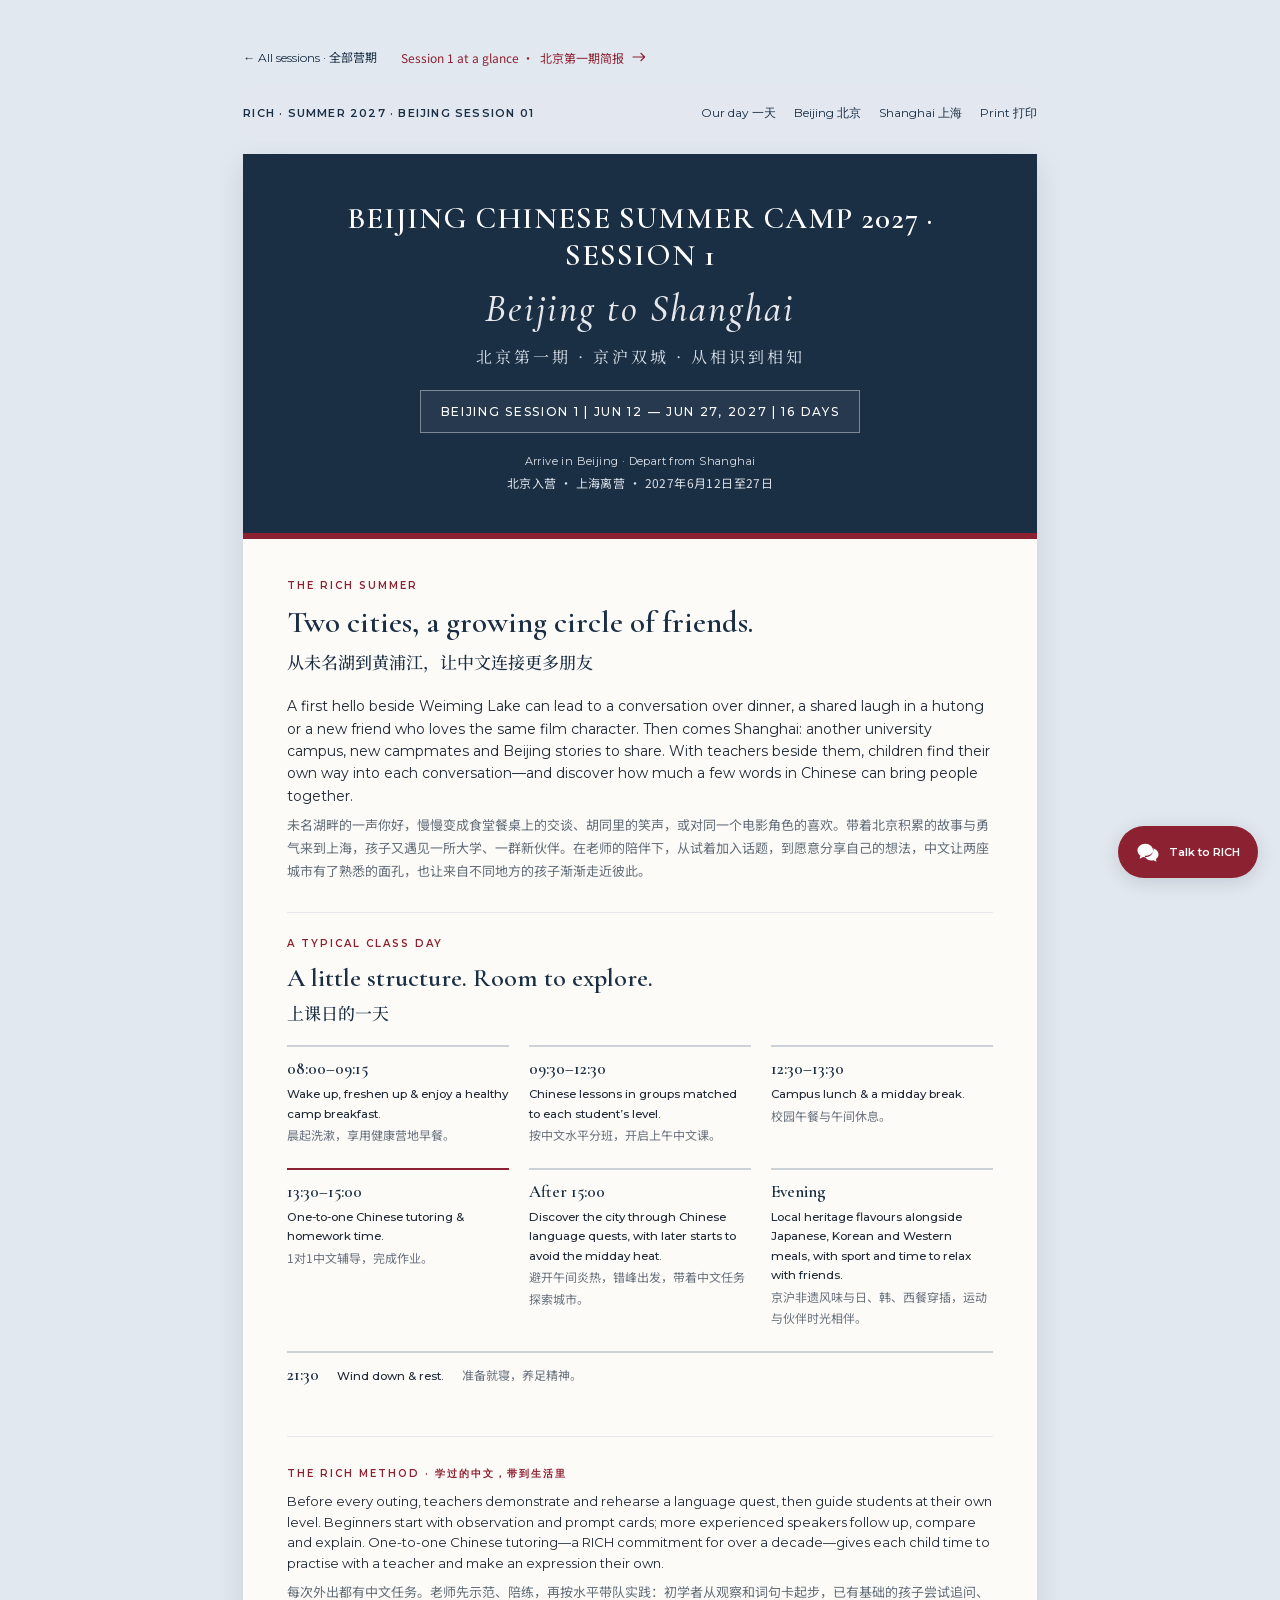
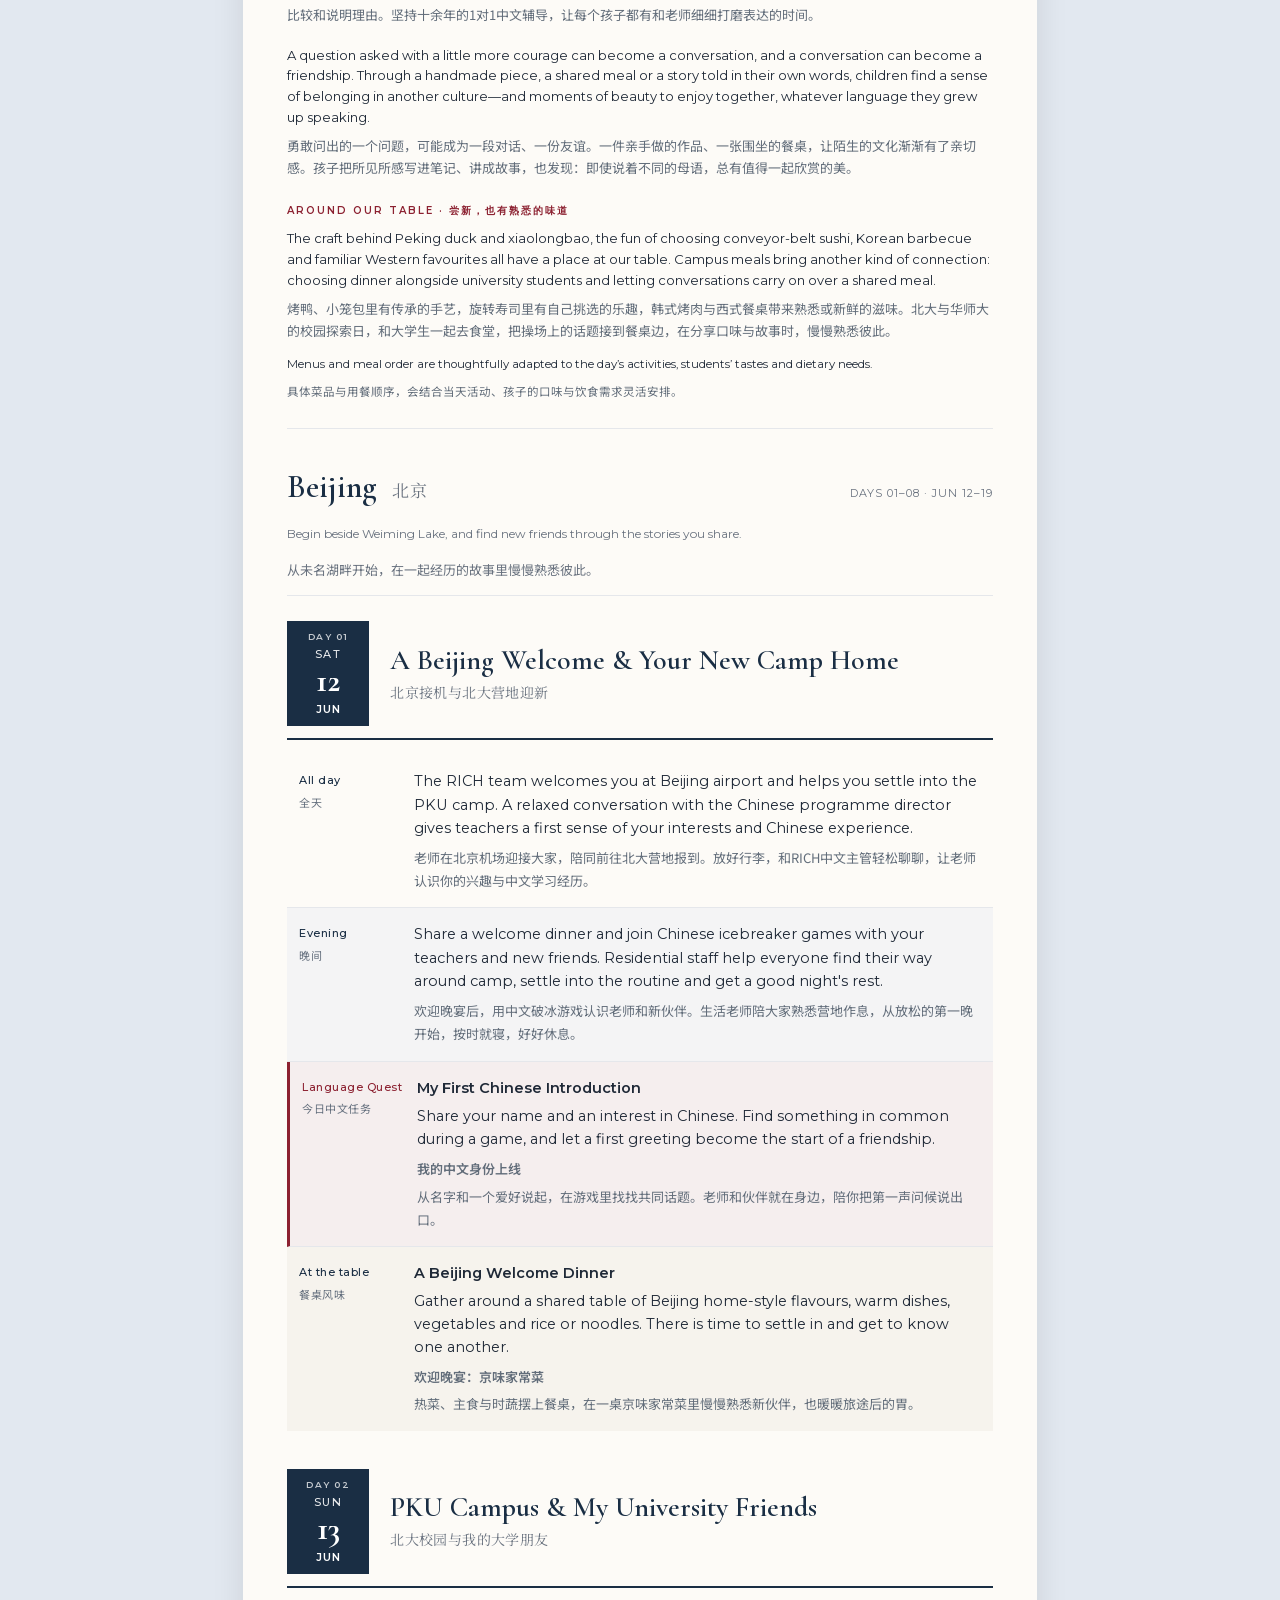
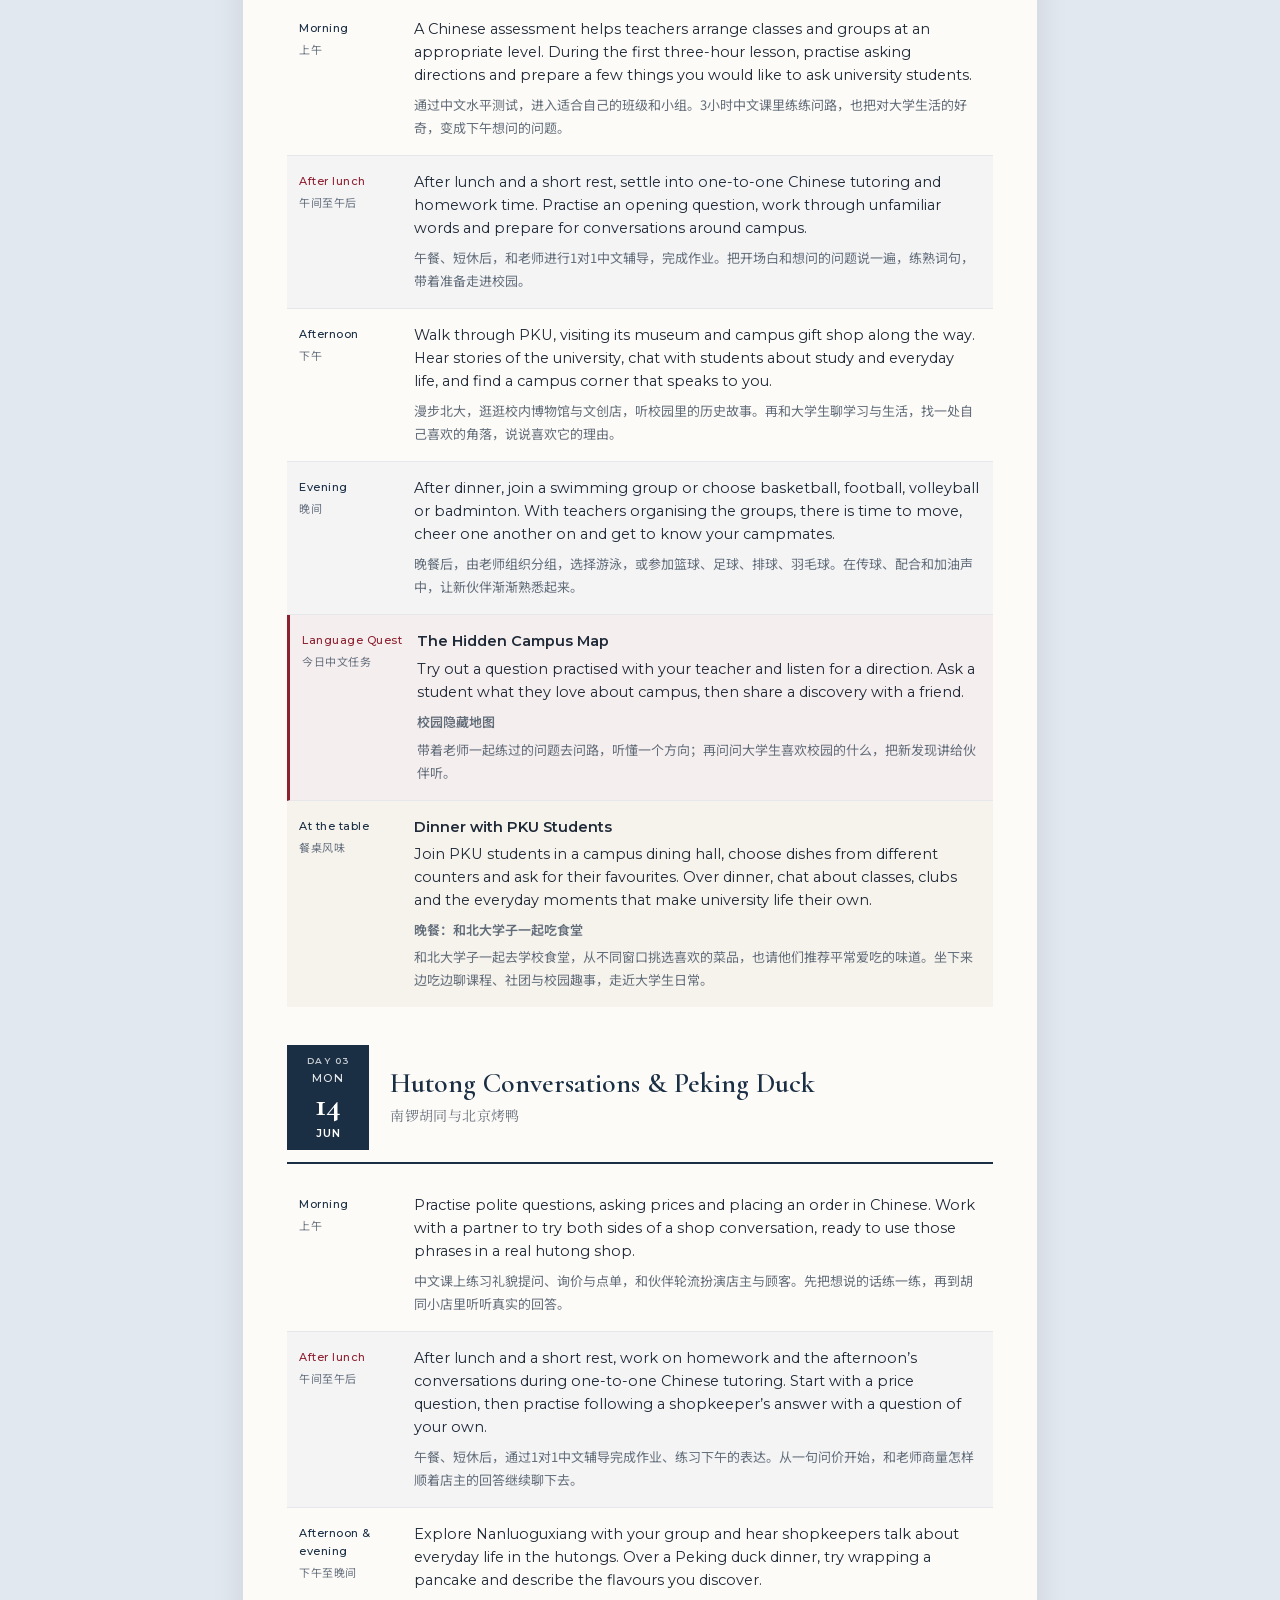
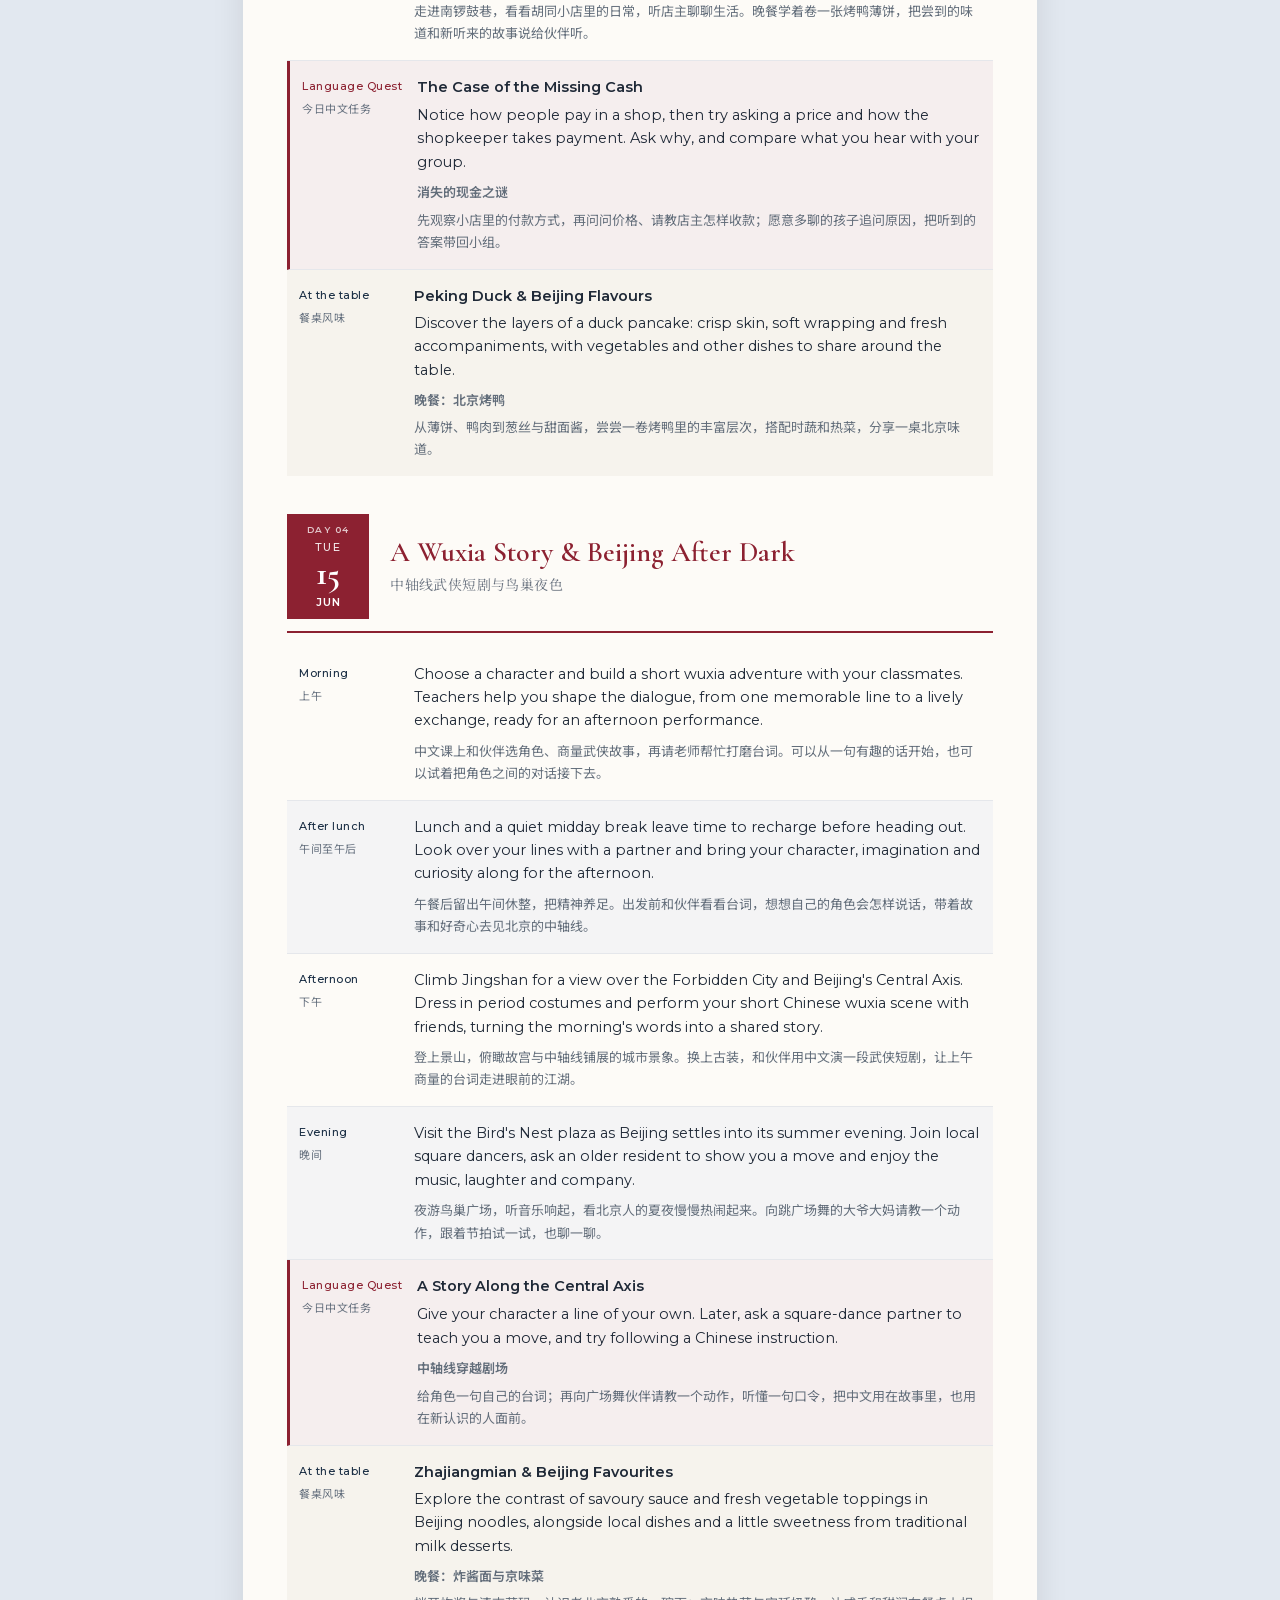
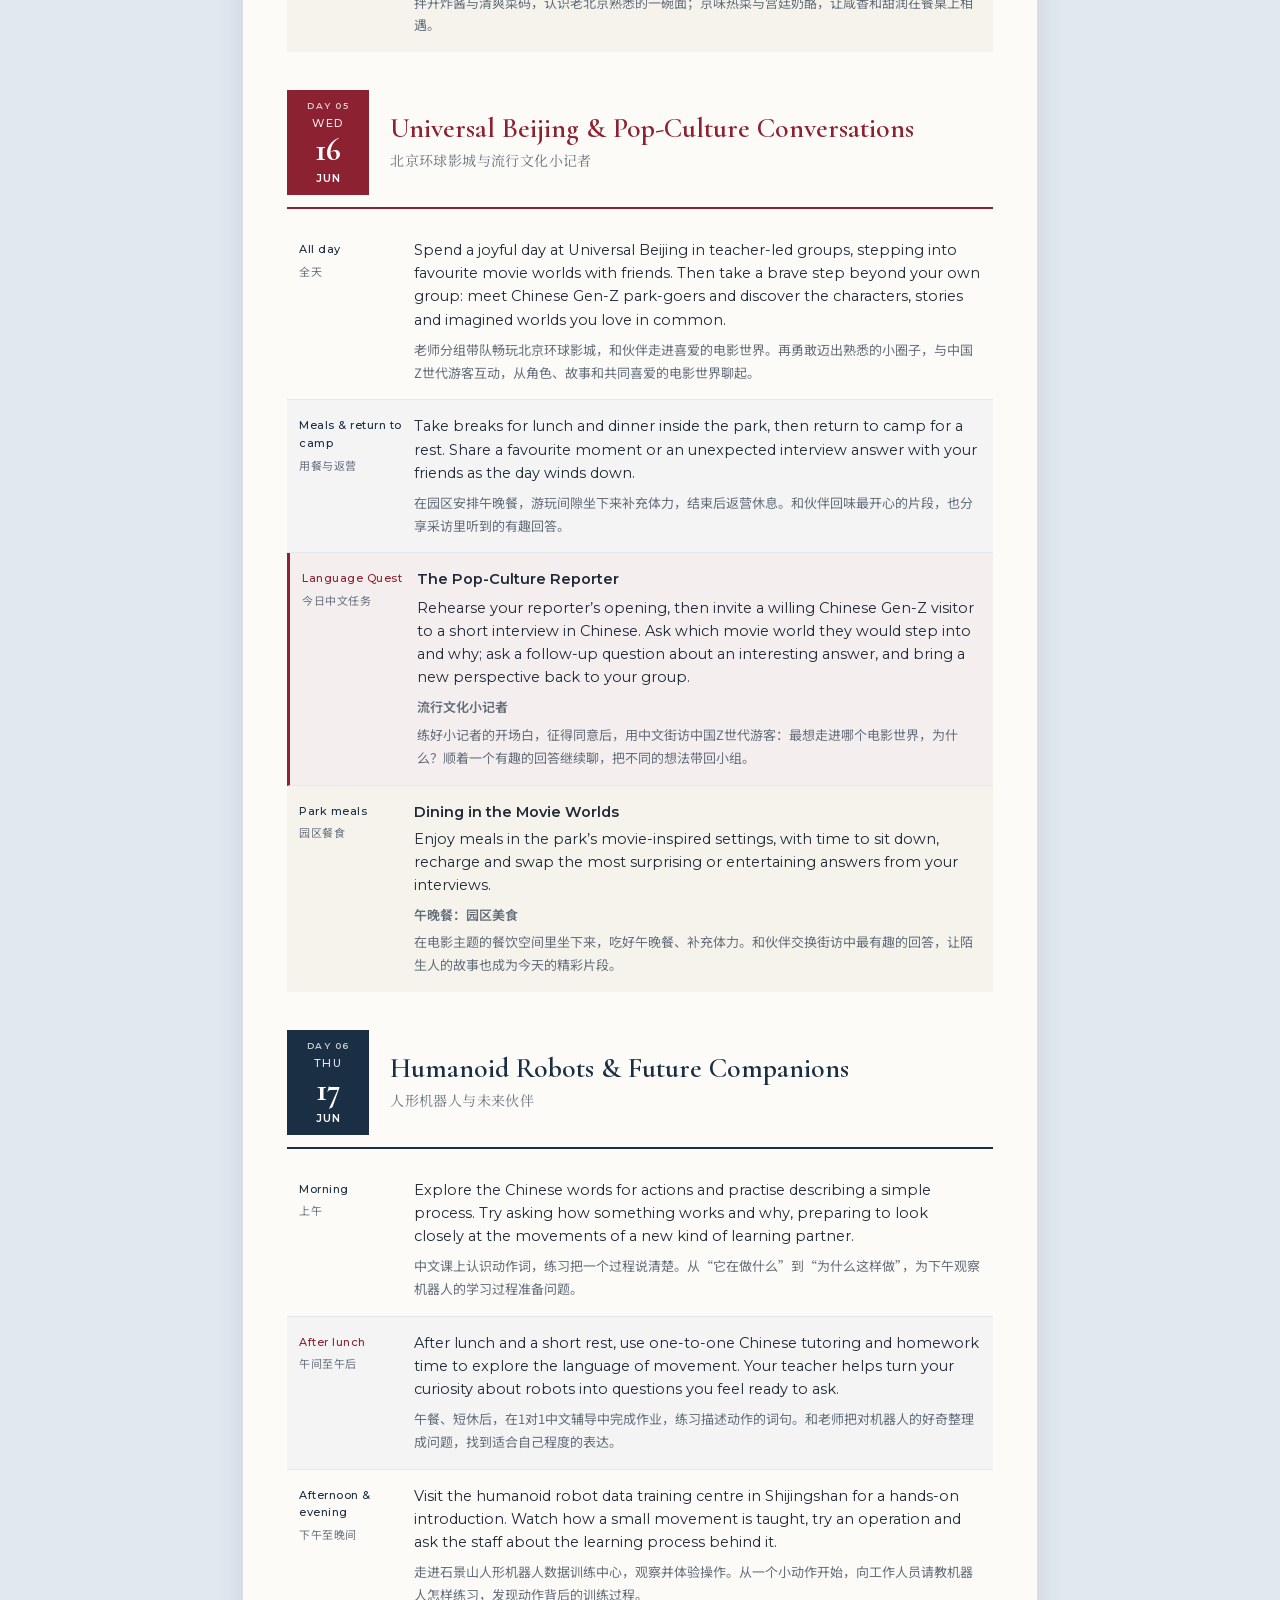
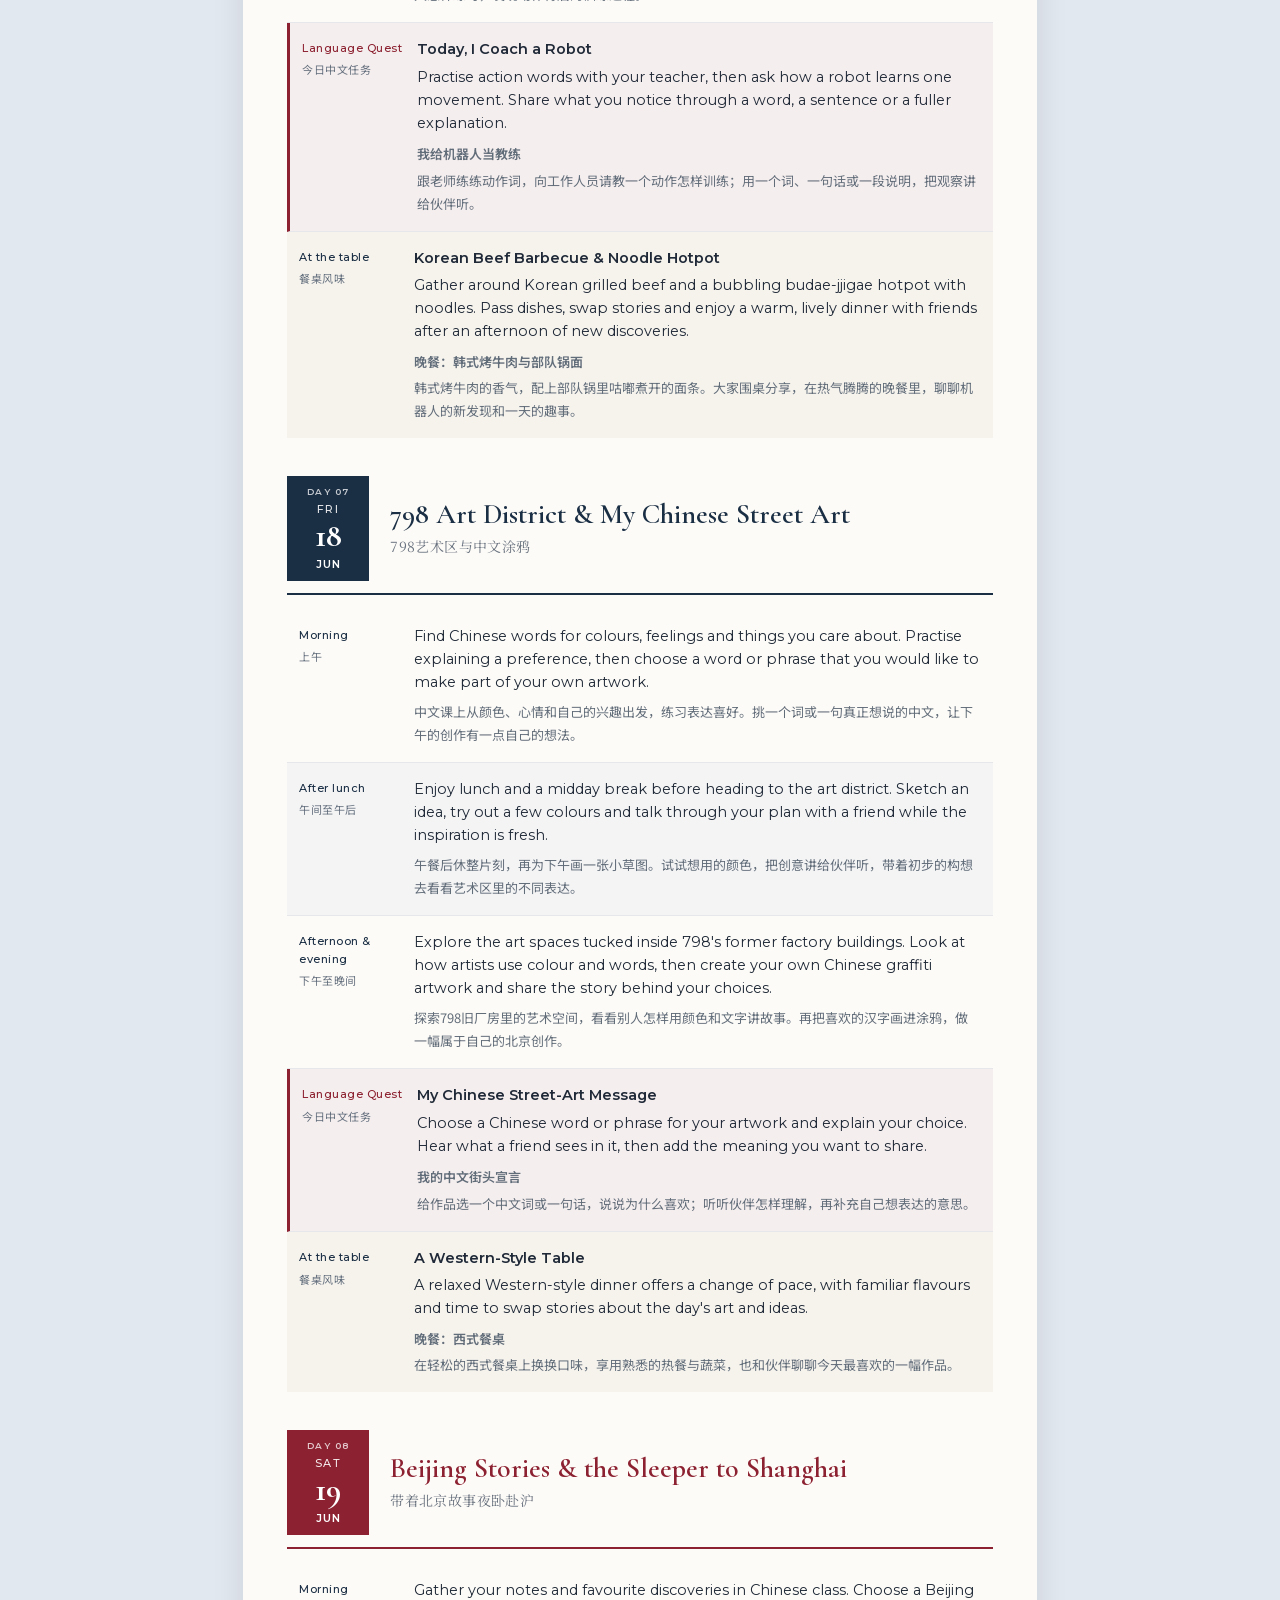
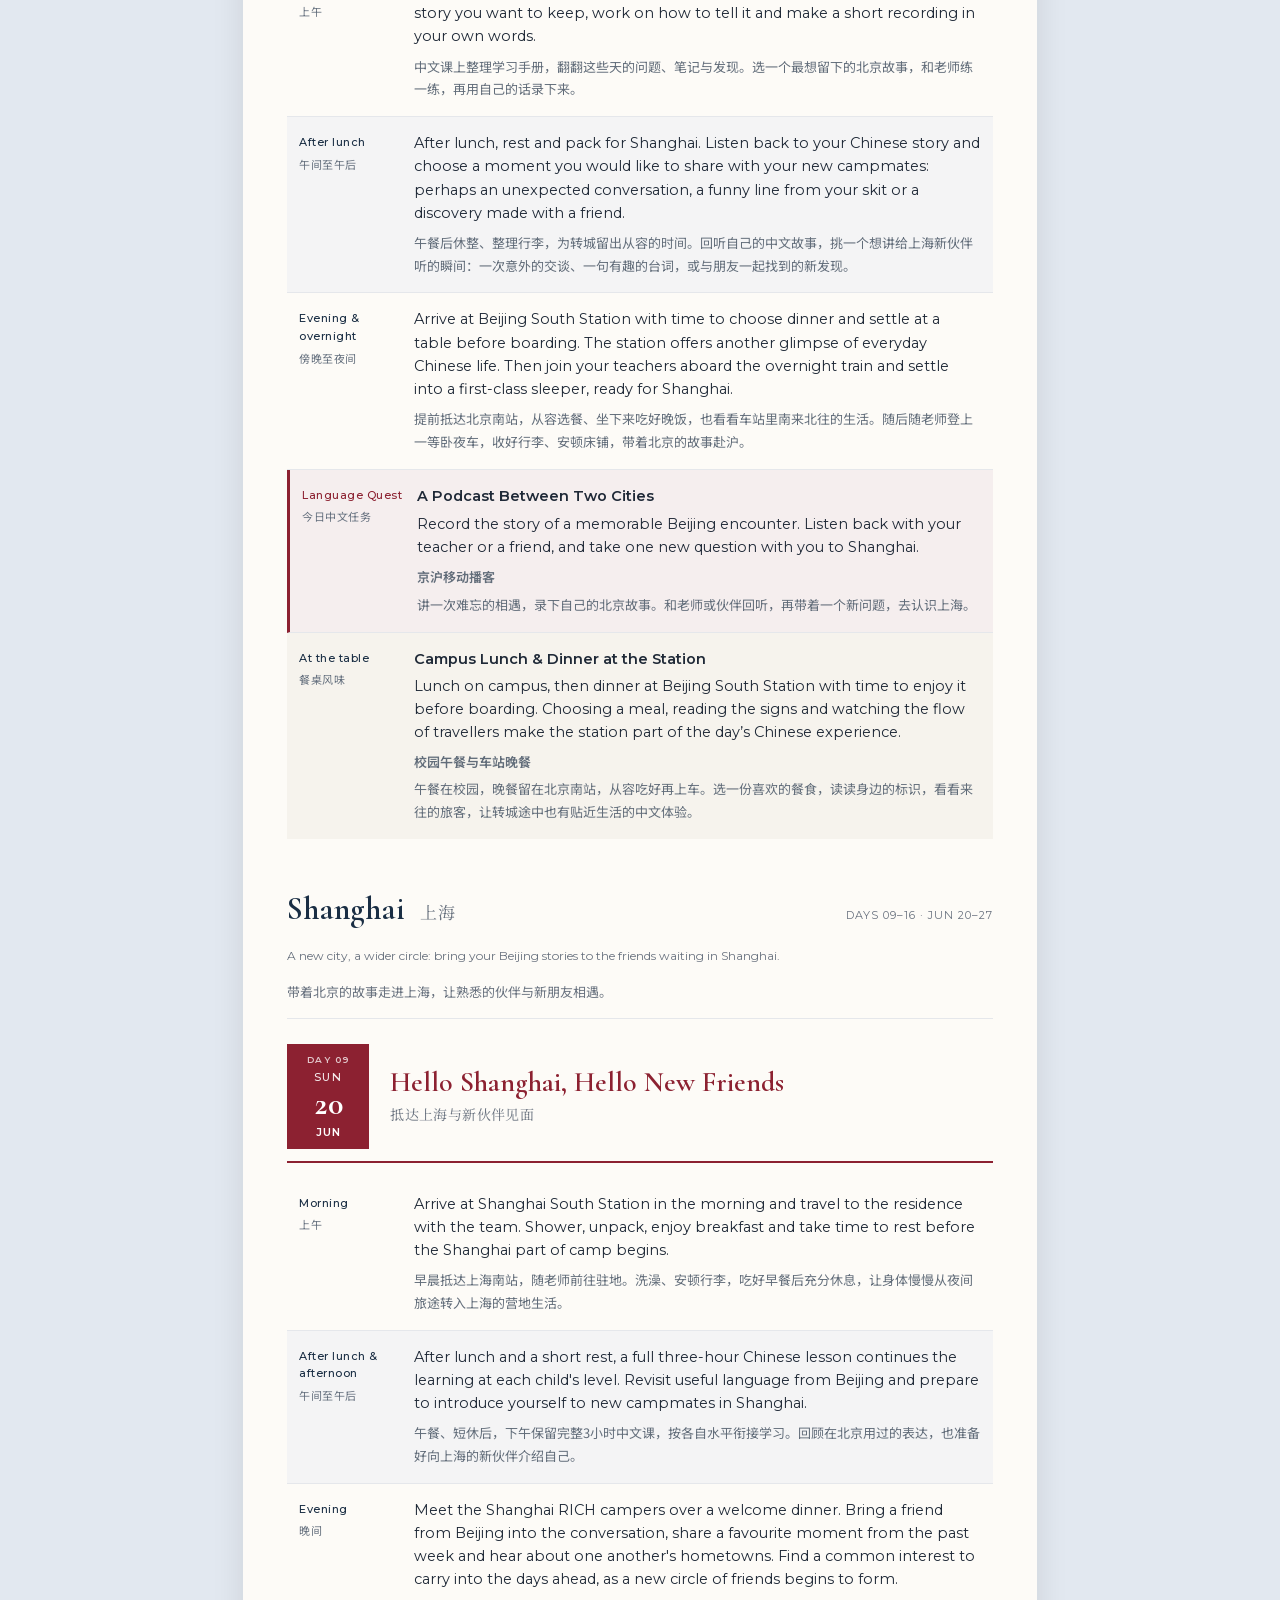
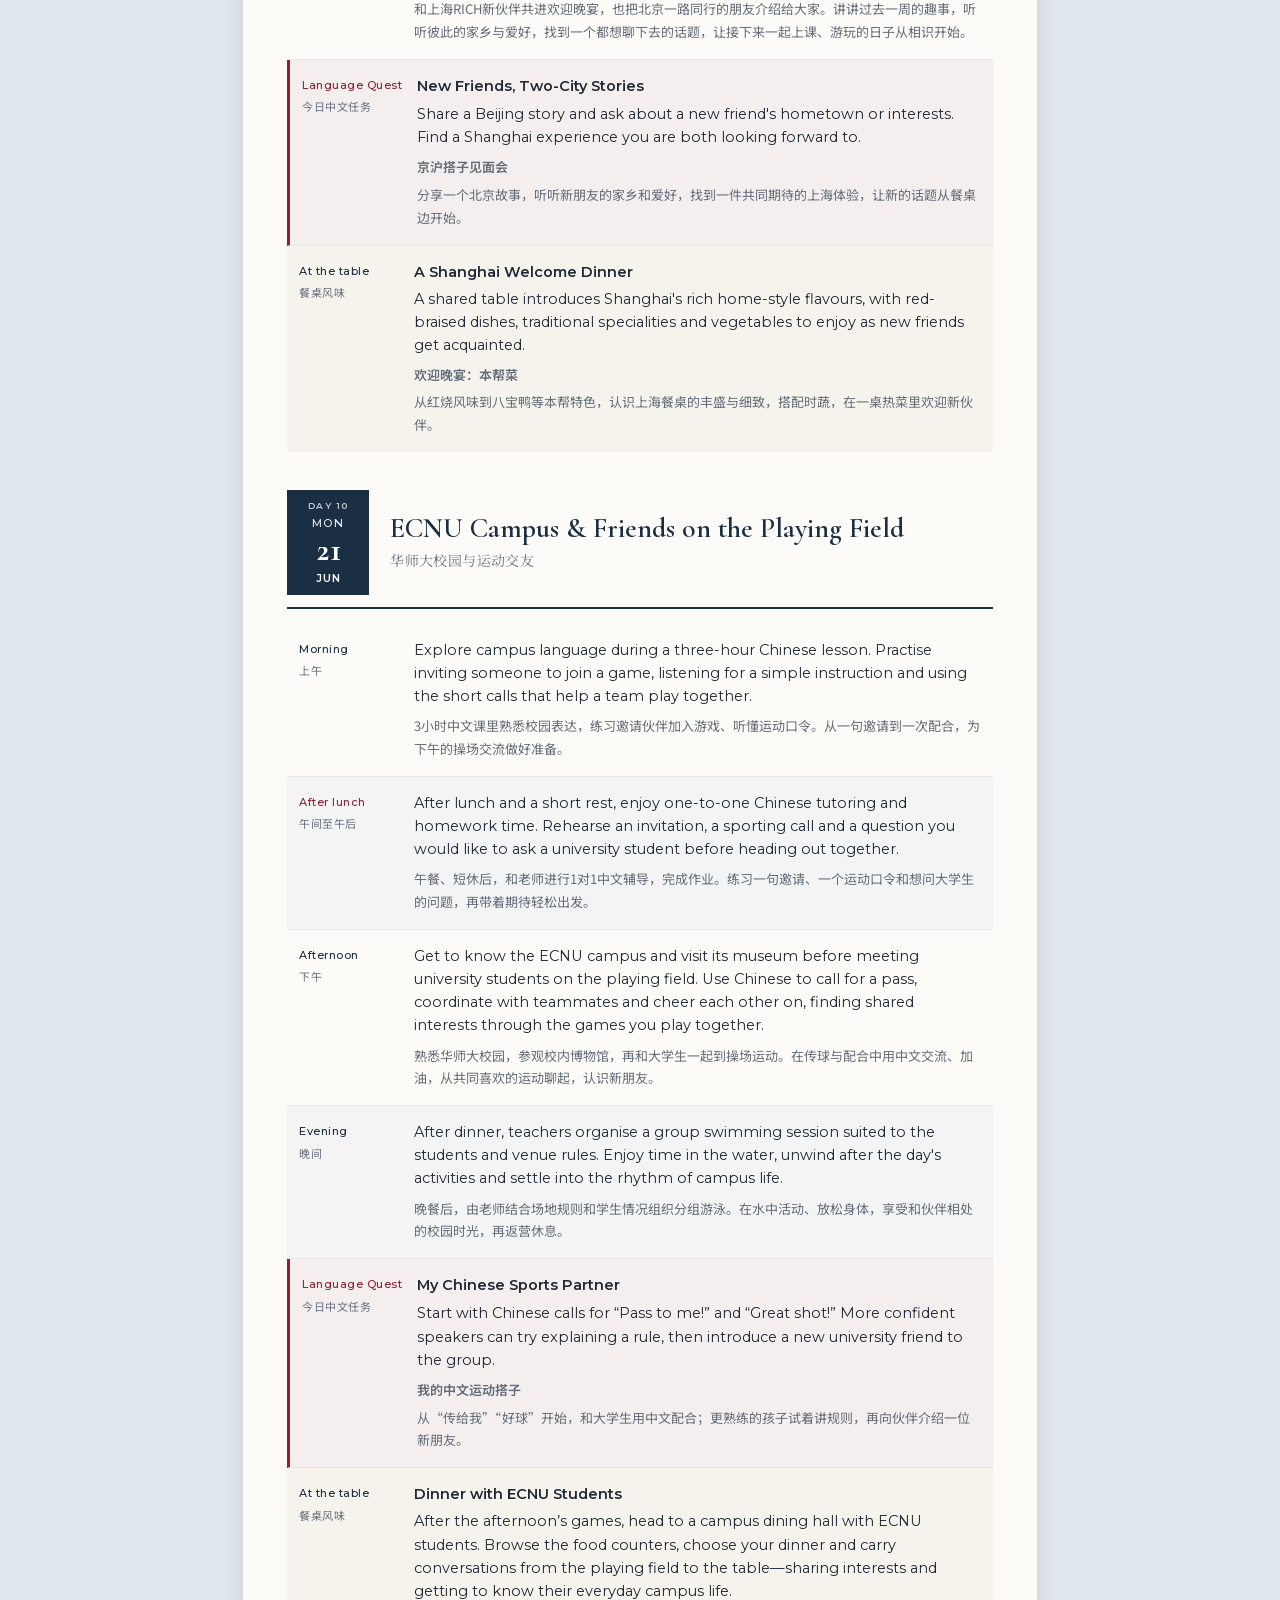
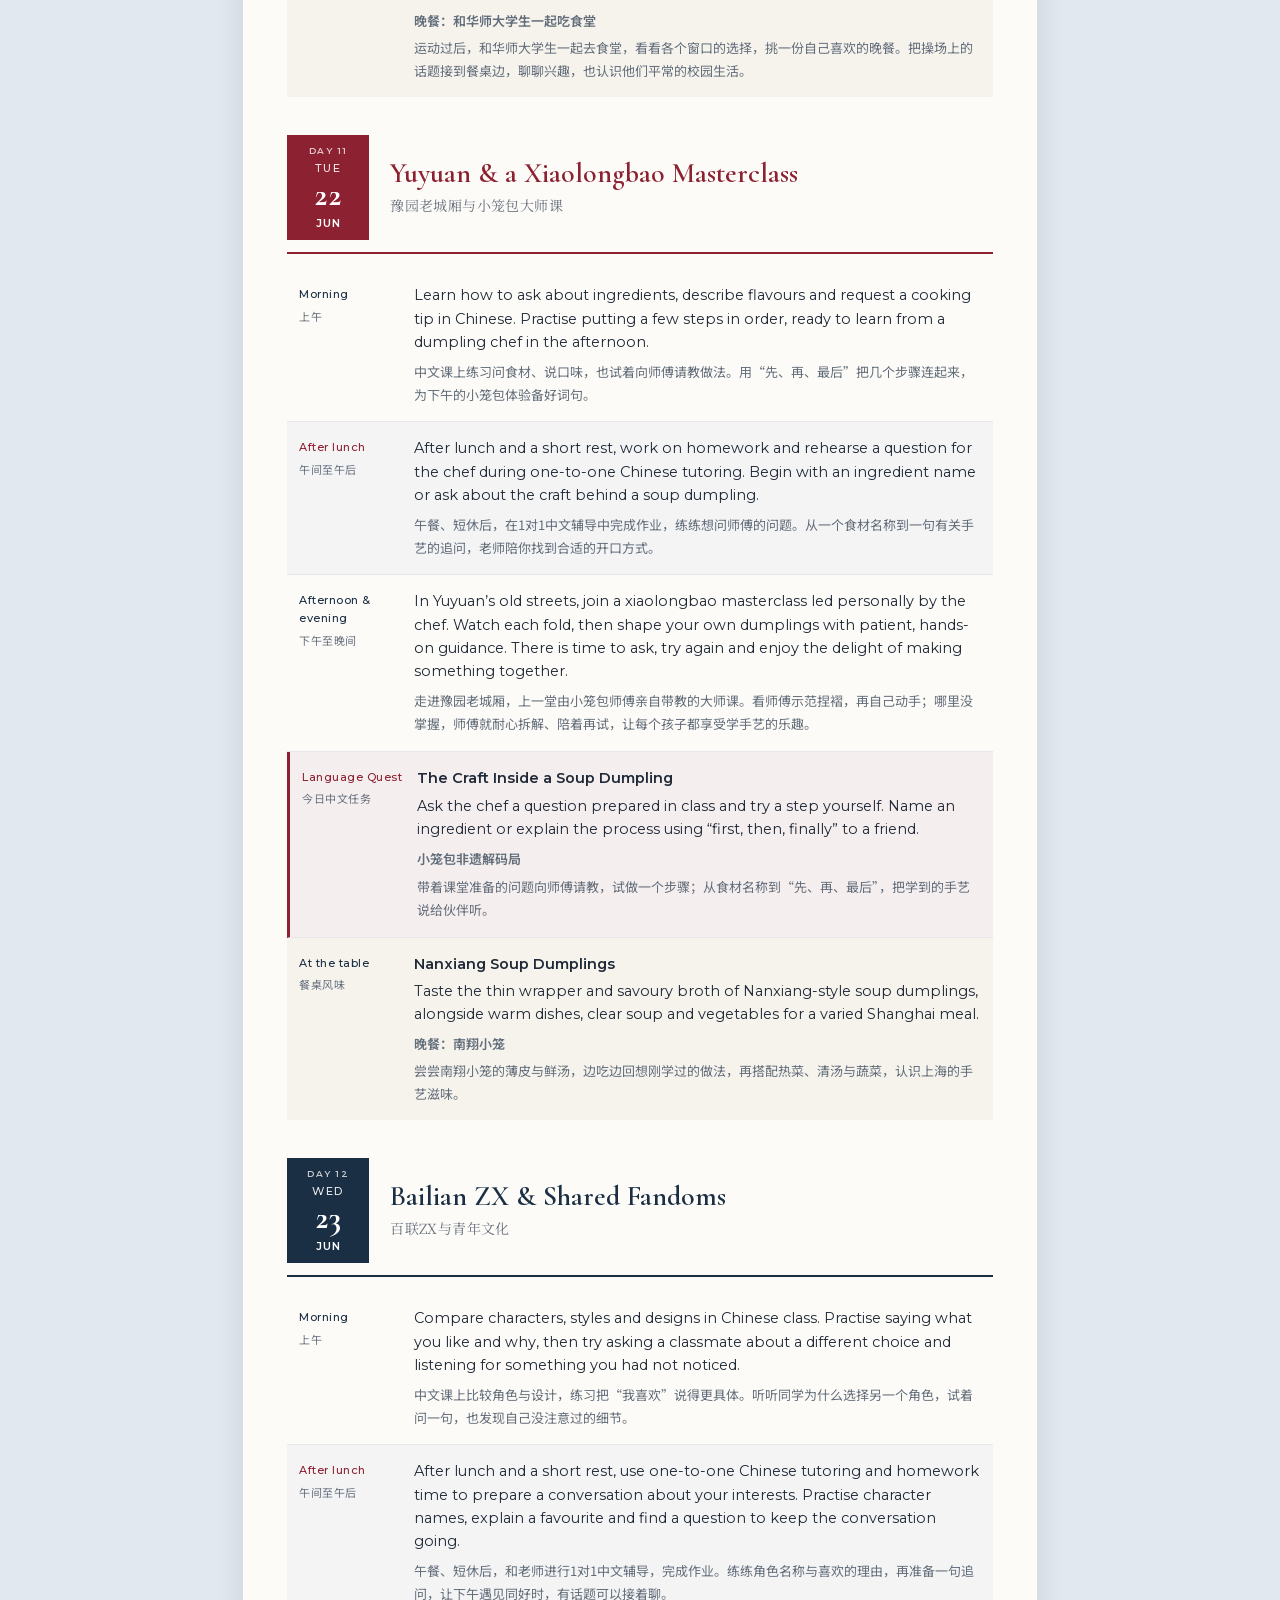
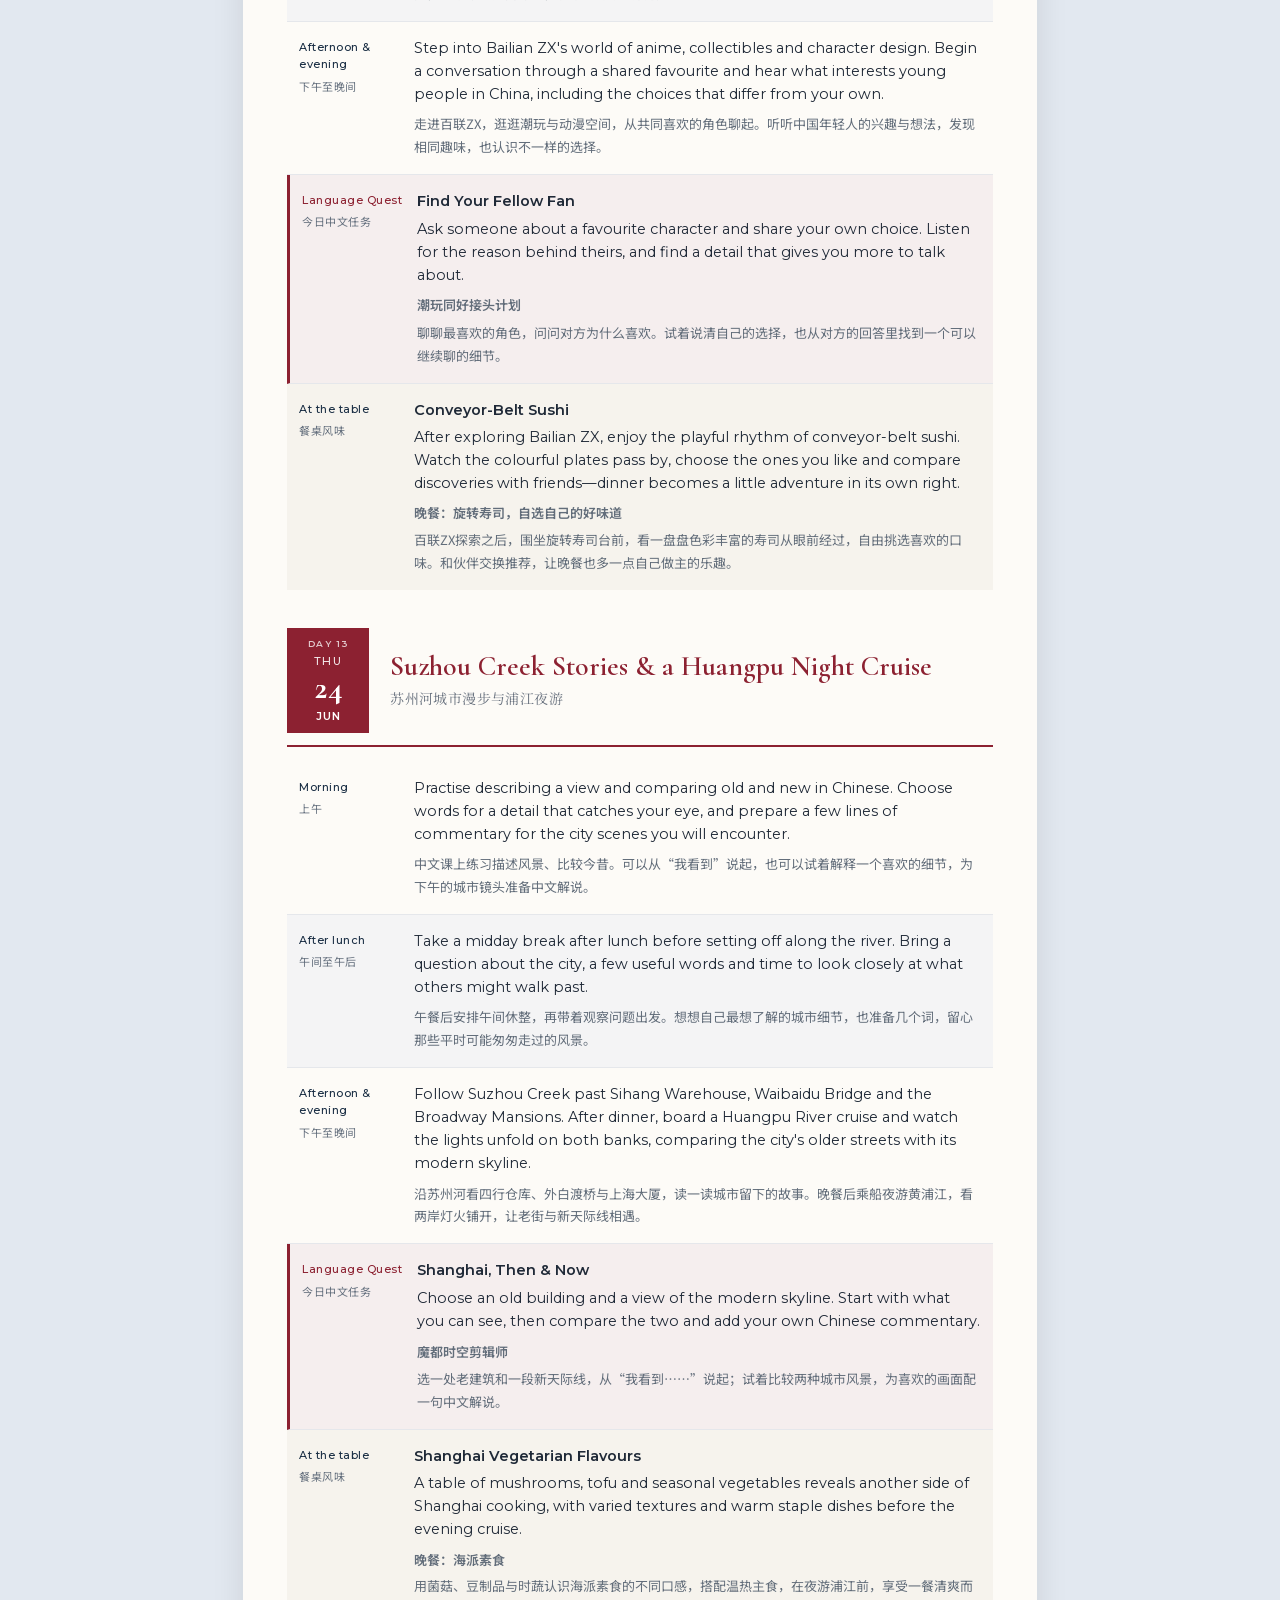
==== commit c7089ca1: "Add bilingual calendar briefs to all eight 2027 itineraries Add adjacent All sessions / Session at a" ====
--- a/beijing-s1.html
+++ b/beijing-s1.html
@@ -15,17 +15,54 @@
 <meta charset="UTF-8"><meta name="viewport" content="width=device-width, initial-scale=1">
 <title>Beijing Chinese Summer Camp 2027 · Session 1 | RICH 北京中文夏令营</title>
 <meta name="description" content="12–27 June 2027: RICH Beijing Session 1, a 16-day Chinese summer camp with lessons and a journey to Shanghai. 北京第一期：北京至上海，查看每日行程、营费与报名流程。">
+<link rel="icon" type="image/png" sizes="192x192" href="/rich-favicon.png">
+<link rel="icon" href="/rich-favicon-2026.svg?v=20260804" type="image/svg+xml" sizes="any">
 <meta name="theme-color" content="#1A2E44">
 <meta property="og:type" content="website"><meta property="og:title" content="Beijing Chinese Summer Camp 2027 · Session 1 | RICH 北京中文夏令营">
 <meta property="og:description" content="12–27 June 2027: RICH Beijing Session 1, a 16-day Chinese summer camp with lessons and a journey to Shanghai. 北京第一期：北京至上海，查看每日行程、营费与报名流程。">
 
 <link rel="stylesheet" href="assets/search-20261016/fonts.css">
 <link rel="stylesheet" href="assets/optimized-20261013/beijing-s1.css"><link rel="stylesheet" href="assets/beijing-s1-20261013/contact-v2.css">
-<link rel="canonical" href="https://2027.richcamps.com/beijing-s1.html"><meta property="og:url" content="https://2027.richcamps.com/beijing-s1.html"><meta property="og:site_name" content="RICH Chinese Summer Camp"><meta name="twitter:card" content="summary"><script type="application/ld+json">{"@context":"https://schema.org","@graph":[{"@type":"Organization","@id":"https://www.richcamps.com/#organization","name":"RICH Chinese Summer Camp","url":"https://www.richcamps.com/"},{"@type":"WebSite","@id":"https://2027.richcamps.com/#website","url":"https://2027.richcamps.com/","name":"RICH 2027 Camp Itineraries","inLanguage":["en","zh-CN"],"publisher":{"@id":"https://www.richcamps.com/#organization"}},{"@type":"WebPage","@id":"https://2027.richcamps.com/beijing-s1.html#webpage","url":"https://2027.richcamps.com/beijing-s1.html","name":"Beijing Chinese Summer Camp 2027 · Session 1 | RICH 北京中文夏令营","description":"12–27 June 2027: RICH Beijing Session 1, a 16-day Chinese summer camp with lessons and a journey to Shanghai. 北京第一期：北京至上海，查看每日行程、营费与报名流程。","inLanguage":["en","zh-CN"],"isPartOf":{"@id":"https://2027.richcamps.com/#website"},"publisher":{"@id":"https://www.richcamps.com/#organization"},"dateModified":"2026-10-23","breadcrumb":{"@id":"https://2027.richcamps.com/beijing-s1.html#breadcrumb"},"spatialCoverage":[{"@type":"Place","name":"Beijing"},{"@type":"Place","name":"Shanghai"}],"temporalCoverage":"2027-06-12/2027-06-27","relatedLink":["https://www.richcamps.com/beijing.html#fees","https://www.richcamps.com/zh/beijing.html#fees","https://www.richcamps.com/apply.html","https://www.richcamps.com/zh/apply.html"]},{"@type":"BreadcrumbList","@id":"https://2027.richcamps.com/beijing-s1.html#breadcrumb","itemListElement":[{"@type":"ListItem","position":1,"name":"RICH","item":"https://www.richcamps.com/"},{"@type":"ListItem","position":2,"name":"2027 itineraries","item":"https://2027.richcamps.com/"},{"@type":"ListItem","position":3,"name":"Beijing Chinese Summer Camp 2027 · Session 1 | RICH 北京中文夏令营","item":"https://2027.richcamps.com/beijing-s1.html"}]}]}</script><meta name="twitter:title" content="Beijing Chinese Summer Camp 2027 · Session 1 | RICH 北京中文夏令营"><meta name="twitter:description" content="12–27 June 2027: RICH Beijing Session 1, a 16-day Chinese summer camp with lessons and a journey to Shanghai. 北京第一期：北京至上海，查看每日行程、营费与报名流程。">
-<script defer src="/assets/rich-measurement-20261019.js"></script>
-</head><body>
+<link rel="canonical" href="https://www.richcamps.com/itineraries/2027/beijing-s1.html"><meta property="og:url" content="https://www.richcamps.com/itineraries/2027/beijing-s1.html"><meta property="og:site_name" content="RICH Chinese Summer Camp"><meta name="twitter:card" content="summary"><script type="application/ld+json">{"@context":"https://schema.org","@graph":[{"@type":"Organization","@id":"https://www.richcamps.com/#organization","name":"RICH Chinese Summer Camp","url":"https://www.richcamps.com/"},{"@type":"WebSite","@id":"https://www.richcamps.com/#website","url":"https://www.richcamps.com/","name":"RICH Chinese Summer Camp","inLanguage":["en","zh-CN"],"publisher":{"@id":"https://www.richcamps.com/#organization"}},{"@type":"WebPage","@id":"https://www.richcamps.com/itineraries/2027/beijing-s1.html#webpage","url":"https://www.richcamps.com/itineraries/2027/beijing-s1.html","name":"Beijing Chinese Summer Camp 2027 · Session 1 | RICH 北京中文夏令营","description":"12–27 June 2027: RICH Beijing Session 1, a 16-day Chinese summer camp with lessons and a journey to Shanghai. 北京第一期：北京至上海，查看每日行程、营费与报名流程。","inLanguage":["en","zh-CN"],"isPartOf":{"@id":"https://www.richcamps.com/#website"},"publisher":{"@id":"https://www.richcamps.com/#organization"},"dateModified":"2026-10-23","breadcrumb":{"@id":"https://www.richcamps.com/itineraries/2027/beijing-s1.html#breadcrumb"},"spatialCoverage":[{"@type":"Place","name":"Beijing"},{"@type":"Place","name":"Shanghai"}],"temporalCoverage":"2027-06-12/2027-06-27","relatedLink":["https://www.richcamps.com/beijing.html#fees","https://www.richcamps.com/zh/beijing.html#fees","https://www.richcamps.com/apply.html","https://www.richcamps.com/zh/apply.html"]},{"@type":"BreadcrumbList","@id":"https://www.richcamps.com/itineraries/2027/beijing-s1.html#breadcrumb","itemListElement":[{"@type":"ListItem","position":1,"name":"RICH","item":"https://www.richcamps.com/"},{"@type":"ListItem","position":2,"name":"2027 itineraries","item":"https://www.richcamps.com/itineraries/2027/"},{"@type":"ListItem","position":3,"name":"Beijing Chinese Summer Camp 2027 · Session 1 | RICH 北京中文夏令营","item":"https://www.richcamps.com/itineraries/2027/beijing-s1.html"}]}]}</script><meta name="twitter:title" content="Beijing Chinese Summer Camp 2027 · Session 1 | RICH 北京中文夏令营"><meta name="twitter:description" content="12–27 June 2027: RICH Beijing Session 1, a 16-day Chinese summer camp with lessons and a journey to Shanghai. 北京第一期：北京至上海，查看每日行程、营费与报名流程。">
+<script defer src="/itineraries/2027/assets/rich-measurement-20261024.js"></script>
+<style data-rich-brief="20261027">.brief-trigger{font:inherit;color:#8c2131;background:transparent;border:0;padding:6px 0;cursor:pointer;white-space:nowrap}.brief-trigger span{margin-left:3px}.trip-brief{box-sizing:border-box;width:min(1280px,94vw);max-width:none;max-height:92dvh;padding:0;border:1px solid #ddd9d1;border-radius:12px;background:#fdfbf7;color:#1a2e44;box-shadow:0 28px 100px #14253440;font:14px/1.6 'Montserrat','Noto Sans SC',sans-serif;overscroll-behavior:contain}.trip-brief::backdrop{background:#13273575;backdrop-filter:blur(5px)}.trip-brief *{box-sizing:border-box}.trip-brief[data-language=zh] [data-en],.trip-brief[data-language=en] [data-zh]{display:none}.brief-toolbar{position:sticky;top:0;z-index:3;display:flex;align-items:center;justify-content:space-between;padding:16px 32px;background:#fdfbf7f7;border-bottom:1px solid #e6e1d8}.brief-brand{font-size:22px;font-weight:600;color:#8c2131;text-decoration:none;letter-spacing:1px}.brief-brand span{font-size:10px;letter-spacing:2px;margin-left:12px;color:#61717c;font-weight:500}.brief-tools{display:flex;align-items:center;gap:20px}.brief-languages{display:flex;gap:12px}.brief-languages button{font:inherit;font-size:12px;padding:4px 1px;background:transparent;border:0;border-bottom:1px solid transparent;color:#78828a;cursor:pointer}.brief-languages button[aria-pressed=true]{color:#8c2131;border-bottom-color:#8c2131}.brief-close{font:300 30px/1 sans-serif;width:36px;height:36px;background:none;border:0;color:#1a2e44;cursor:pointer}.brief-body{padding:30px 36px 24px}.brief-intro{display:flex;justify-content:space-between;align-items:center;gap:24px}.brief-kicker{font-size:10px;letter-spacing:2px;color:#8c2131;margin:0 0 10px;font-weight:600}.brief-intro h2{font:500 27px/1.3 'Cormorant Garamond','Noto Serif SC',serif;letter-spacing:0;margin:0 0 10px}.brief-lead{font-size:13px;color:#6b7781;margin:0}.brief-route{display:flex;flex-direction:column;align-items:flex-end;flex-shrink:0;font-size:11px;color:#6b7781}.brief-route strong{font-weight:500;letter-spacing:1px;font-size:19px;color:#1a2e44}.brief-route>span:last-child{margin-top:6px}.brief-facts{display:flex;gap:25px;align-items:center;border-top:1px solid #ddd9d1;border-bottom:1px solid #ddd9d1;padding:13px 0;margin:24px 0 20px;font-size:11px;color:#61717c}.brief-facts b{font-size:18px;font-weight:500;color:#1a2e44;margin-right:5px}.brief-hint{margin-left:auto;font-size:10px}.brief-city{margin:0 0 22px}.brief-city-head{display:flex;align-items:center;justify-content:space-between;margin-bottom:10px}.brief-city-head h3{font:500 23px/1.3 'Cormorant Garamond','Noto Serif SC',serif;margin:0}.brief-city-head>span{font-size:10px;color:#7d8589;letter-spacing:1px}.brief-grid{display:grid;grid-template-columns:repeat(4,minmax(0,1fr));gap:10px}.brief-day{position:relative;display:flex;flex-direction:column;text-decoration:none!important;color:inherit!important;background:#fffefb;border:1px solid #e4dfd6;border-radius:5px;padding:14px 16px 13px;min-height:155px;transition:border-color .18s,background .18s}.brief-day:hover{border-color:#8c2131;background:#f8f3ec}.brief-date{display:flex;align-items:baseline;justify-content:space-between;color:#8c2131}.brief-date time{font-size:21px;line-height:1.2;font-weight:500}.brief-date small{font-size:8px;letter-spacing:1px;color:#7d8589;margin-left:4px}.brief-date>span{font-size:9px;letter-spacing:1px;color:#899095}.brief-day h4{font:500 15px/1.5 'Montserrat','Noto Sans SC',sans-serif;margin:10px 0 5px;letter-spacing:0}.brief-day p{font-size:11px;line-height:1.65;color:#6d7880;margin:0 0 10px}.brief-tag{margin-top:auto;font-size:9px;color:#8c2131;padding-right:10px}.brief-go{position:absolute;right:12px;bottom:10px;color:#8c2131;font:15px Arial}.brief-day.outing,.brief-day.arrive,.brief-day.depart{background:#f3f0e9}.brief-note{border-top:1px solid #e2ddd5;padding-top:13px;font-size:10px;color:#7d8589}.trip-brief button:focus-visible,.brief-day:focus-visible{outline:2px solid #8c2131;outline-offset:4px}body.brief-open{overflow:hidden}@media(max-width:760px){.trip-brief{width:100%;max-height:100dvh;height:100dvh;border-radius:0;border:0}.brief-toolbar{padding:10px 18px}.brief-body{padding:22px 18px}.brief-intro{display:block}.brief-intro h2{font-size:24px}.brief-route{margin-top:16px;align-items:flex-start;gap:2px}.brief-route>span:nth-child(2){display:none}.brief-route strong{font-size:16px}.brief-facts{flex-wrap:wrap;gap:8px 17px;padding:12px 0;margin:18px 0}.brief-facts b{font-size:16px}.brief-hint{flex-basis:100%;margin-left:0}.brief-grid{grid-template-columns:repeat(2,minmax(0,1fr));gap:8px}.brief-day{min-height:164px;padding:12px}.brief-day h4{font-size:14px}.brief-day p{font-size:11px}.brief-tag{font-size:9px}.brief-brand span{font-size:9px;margin-left:6px}.brief-city-head h3{font-size:22px}}@media(prefers-reduced-motion:reduce){.brief-day{transition:none}}
+
+/* V2: learning first, then the day's story */
+.brief-facts{margin-bottom:0;border-bottom:0;padding-bottom:7px;font-size:12px}
+.brief-note{border-top:0;border-bottom:1px solid #ddd9d1;padding:0 0 15px;margin:0 0 20px;font-size:12px;line-height:1.7;color:#65717a}
+.brief-tag{order:0;margin:12px 0 0;padding:0 0 10px;border-bottom:1px solid #e9e3da;min-height:57px;font-size:13px;line-height:1.65;font-weight:500}
+.brief-day{min-height:217px;padding-bottom:25px}
+.brief-day h4{margin:12px 0 5px;font-size:15px}
+.brief-day p{font-size:12px;line-height:1.7;margin:0}
+@media(max-width:760px){.brief-tag{font-size:12px;min-height:54px}.brief-day{min-height:235px}.brief-day p{font-size:12px}.brief-note{font-size:12px}.brief-facts{margin-bottom:0}}
+
+/* V3: trip identity left, story right; bookmark entry beside all sessions */
+.hub-return{display:flex;align-items:center;justify-content:flex-start;gap:22px;flex-wrap:wrap}
+.hub-return .brief-trigger{position:relative;display:inline-flex;align-items:center;gap:9px;padding:9px 16px 9px 12px;border:1px solid #ddd1c2;border-left:3px solid #8c2131;border-radius:2px 9px 2px 2px;background:#f5efe4;box-shadow:0 2px 4px #182b3d09;font-size:12px;font-weight:500;letter-spacing:.1px;transition:background .18s,border-color .18s}
+.hub-return .brief-trigger:hover{background:#eee4d4;border-color:#b99479}
+.hub-return .brief-trigger svg{width:16px;height:19px;fill:none;stroke:currentColor;stroke-width:1.15;stroke-linejoin:round}
+.hub-return .brief-trigger span{margin:0}.hub-return .brief-trigger span[lang]{margin-left:5px}
+.brief-intro{display:grid;grid-template-columns:minmax(230px,.8fr) minmax(0,1.4fr);gap:48px;align-items:center}
+.brief-route{align-items:flex-start;gap:1px}.brief-route strong{font-size:23px}.brief-route>span:last-child{margin-top:3px}
+.brief-identity .brief-kicker{margin-bottom:13px}
+.brief-story{justify-self:end;max-width:610px;text-align:left}
+.brief-story h2{font-size:27px;margin-bottom:10px}
+@media(max-width:760px){.brief-intro{grid-template-columns:1fr;gap:20px}.brief-story{justify-self:start}.brief-route{margin-top:0}.brief-route>span:nth-child(2){display:block}.brief-route strong{font-size:21px}.brief-story h2{font-size:24px}.hub-return{gap:12px}.hub-return .brief-trigger{font-size:11px;padding:7px 10px}}
+@media print{.trip-brief{display:none!important}}
+
+/* V4: paired text navigation */
+.hub-return{justify-content:space-between;gap:12px}
+.hub-return .brief-trigger{border:0;border-radius:0;box-shadow:none;background:transparent;padding:6px 0;gap:7px;font:inherit;letter-spacing:0;color:#8c2131}
+.hub-return .brief-trigger:hover{background:transparent;text-decoration:underline;text-underline-offset:4px}
+.hub-return .brief-trigger svg{width:16px;height:14px;stroke-width:1.4}
+.hub-return .brief-trigger span[lang]{margin-left:3px}
+.brief-route strong{white-space:nowrap;font-size:21px}
+@media(max-width:760px){.brief-route strong{font-size:19px}.hub-return .brief-trigger{padding:6px 0;font:inherit}}
+
+.hub-return{justify-content:flex-start;gap:24px}.brief-trigger:focus-visible{outline:2px solid #8c2131;outline-offset:4px}.brief-route strong{font-size:20px}.brief-story{max-width:610px}@media(max-width:760px){.hub-return{gap:6px 18px}.brief-route strong{font-size:18px}}
+</style></head><body>
 <a class="skip-link" href="#beijing">Skip to the itinerary · 跳转每日行程</a>
-<nav class="hub-return" aria-label="All sessions"><a href="/#beijing">← All sessions · <span lang="zh-CN">返回八期总览</span></a></nav>
+<nav class="hub-return" aria-label="All sessions"><a href="/itineraries/2027/#beijing">← All sessions · <span lang="zh-CN">全部营期</span></a><button class="brief-trigger" type="button" aria-haspopup="dialog" aria-controls="trip-brief"><span>Session 1 at a glance · <span lang="zh-CN">北京第一期简报</span></span><svg viewBox="0 0 20 16" aria-hidden="true"><path d="M2 8h15 M12 3l5 5-5 5"/></svg></button></nav>
 <nav class="preview-bar" aria-label="Itinerary navigation"><span class="preview-label">RICH · SUMMER 2027 · BEIJING SESSION 01</span><div class="preview-links"><a href="#daily-rhythm">Our day 一天</a><a href="#beijing">Beijing 北京</a><a href="#shanghai">Shanghai 上海</a><button class="print-button" type="button" id="print-itinerary">Print 打印</button></div></nav>
 <main class="page" id="top"><header class="brochure-header"><h1 class="header-title-en">Beijing Chinese Summer Camp 2027 · Session 1</h1><p class="header-location-en">Beijing to Shanghai</p><p class="header-title-zh" lang="zh-CN">北京第一期 · 京沪双城 · 从相识到相知</p><div class="header-meta">BEIJING SESSION 1 | JUN 12 — JUN 27, 2027 | 16 DAYS</div><p class="header-route">Arrive in Beijing · Depart from Shanghai<span lang="zh-CN">北京入营 · 上海离营 · <time class="header-date" datetime="2027-06-12">2027年6月12日至27日</time></span></p></header>
 <div class="content-wrap"><section class="method-intro" aria-labelledby="method-title"><p class="eyebrow">The RICH Summer</p><h2 id="method-title">Two cities, a growing circle of friends.</h2><p class="section-title-zh" lang="zh-CN">从未名湖到黄浦江，让中文连接更多朋友</p>
@@ -172,7 +209,7 @@
 <section class="programme-notes" aria-labelledby="notes-title"><h2 class="eyebrow" id="notes-title">A thoughtfully planned summer · 关于这段旅程</h2><p class="en-text">This itinerary offers a picture of your child’s summer with RICH. We adapt the order to the weather, local arrangements and the pace of the group, while keeping the full programme of learning and experiences. There is room for the unexpected conversation or discovery that makes a day even richer.</p><p class="zh-text" lang="zh-CN">这份行程，描绘的是孩子与RICH共度夏天的样子。我们会结合天气、现场安排和孩子们的状态调整活动顺序，保留完整的学习与体验。也为途中一场有趣的交谈、一个意外的发现留出空间，让真正发生的夏天，比纸上的行程更丰富。</p></section></div><footer class="session-ending" id="enquire" aria-labelledby="enquire-title">
 <div class="ending-intro"><p class="eyebrow">Your child’s next summer</p><h2 id="enquire-title">Begin with a conversation.</h2><p class="zh-text" lang="zh-CN">和我们聊聊孩子的中文起点、兴趣，以及你们期待的夏天。</p><a class="ending-talk" href="https://www.richcamps.com/contact.html" data-rich-contact aria-haspopup="dialog" aria-controls="rich-contact">Talk to RICH <span lang="zh-CN">咨询北京第一期</span><svg width="18" height="18" viewBox="0 0 24 24" fill="none" stroke="currentColor" stroke-width="1.5" aria-hidden="true"><path d="M4 12h16m-6-6 6 6-6 6"/></svg></a></div>
 <nav class="ending-nav" aria-label="Fees and application"><a href="https://www.richcamps.com/beijing.html#fees" lang="en">Dates &amp; fees</a><a href="https://www.richcamps.com/zh/beijing.html#fees" lang="zh-CN">营期与费用</a><a href="https://www.richcamps.com/apply.html" lang="en">How to apply</a><a href="https://www.richcamps.com/zh/apply.html" lang="zh-CN">报名流程</a></nav>
-<div class="ending-base"><a href="/#beijing">← All sessions · <span lang="zh-CN">返回八期总览</span></a><a href="https://www.richcamps.com/" class="ending-brand">RICH <span>SUMMER 2027</span></a></div></footer></main><a class="rich-chat-bubble" href="https://www.richcamps.com/contact.html" data-rich-contact aria-label="Talk to RICH · 联系我们" aria-haspopup="dialog" aria-controls="rich-contact"><svg aria-hidden="true" viewbox="0 0 32 32"><path d="M12.4 5C6.66 5 2 8.98 2 13.9c0 2.8 1.52 5.3 3.9 6.93L4.85 25l4.5-2.32c.98.2 2 .3 3.05.3 5.75 0 10.4-3.98 10.4-8.9S18.15 5 12.4 5zm8.1 6.15c5.25.2 9.5 3.73 9.5 8.08 0 2.45-1.35 4.68-3.55 6.18l.9 3.59-3.9-2a13.4 13.4 0 0 1-2.78.28c-4.4 0-8.13-2.69-9.2-6.32.3.02.62.03.93.03 5.93 0 10.78-3.88 11.12-8.8a11.4 11.4 0 0 0-3.02-1.04z"></path></svg><span>Talk to RICH</span></a>
+<div class="ending-base"><a href="/itineraries/2027/#beijing">← All sessions · <span lang="zh-CN">返回八期总览</span></a><a href="https://www.richcamps.com/" class="ending-brand">RICH <span>SUMMER 2027</span></a></div></footer></main><a class="rich-chat-bubble" href="https://www.richcamps.com/contact.html" data-rich-contact aria-label="Talk to RICH · 联系我们" aria-haspopup="dialog" aria-controls="rich-contact"><svg aria-hidden="true" viewbox="0 0 32 32"><path d="M12.4 5C6.66 5 2 8.98 2 13.9c0 2.8 1.52 5.3 3.9 6.93L4.85 25l4.5-2.32c.98.2 2 .3 3.05.3 5.75 0 10.4-3.98 10.4-8.9S18.15 5 12.4 5zm8.1 6.15c5.25.2 9.5 3.73 9.5 8.08 0 2.45-1.35 4.68-3.55 6.18l.9 3.59-3.9-2a13.4 13.4 0 0 1-2.78.28c-4.4 0-8.13-2.69-9.2-6.32.3.02.62.03.93.03 5.93 0 10.78-3.88 11.12-8.8a11.4 11.4 0 0 0-3.02-1.04z"></path></svg><span>Talk to RICH</span></a>
 <dialog class="rich-contact contact-sheet" id="rich-contact" aria-labelledby="rich-contact-title">
     <div class="contact-sheet__grabber" aria-hidden="true"></div>
     <button class="contact-sheet__close rich-contact-close" type="button" data-contact-close aria-label="Close contact options"><svg viewbox="0 0 16 16" aria-hidden="true"><path d="M3 3l10 10M13 3L3 13"></path></svg></button>
@@ -203,4 +240,5 @@
         <span class="contact-sheet__status" data-copy-status aria-live="polite"></span>
       </div>
     </div>
-  </dialog><script defer src="assets/optimized-20261013/print.js"></script><script defer src="assets/beijing-s1-20261013/contact-v2.js"></script></body></html>+  </dialog><script defer src="assets/optimized-20261013/print.js"></script><script defer src="assets/beijing-s1-20261013/contact-v2.js"></script><dialog id="trip-brief" class="trip-brief" data-language="zh" aria-labelledby="brief-title"><div class="brief-toolbar"><a href="#" class="brief-brand" aria-label="RICH">RICH <span>SUMMER 2027</span></a><div class="brief-tools"><div class="brief-languages" aria-label="Language"><button type="button" data-lang="en" aria-pressed="false">EN</button><button type="button" data-lang="zh" aria-pressed="true">中</button></div><button class="brief-close" type="button" aria-label="Close summary / 关闭简报">×</button></div></div><div class="brief-body"><header class="brief-intro"><div class="brief-identity"><p class="brief-kicker">BEIJING SESSION 01 · 北京第一期</p><div class="brief-route"><strong>12 — 27 JUN 2027</strong><span data-en>Arrive Beijing → Depart Shanghai</span><span data-zh lang="zh-CN">北京入营 → 上海离营</span></div></div><div class="brief-story"><h2 id="brief-title"><span data-en>Two cities. One unfolding story.</span><span data-zh lang="zh-CN">从未名湖，到黄浦江。</span></h2><p class="brief-lead"><span data-en>16 days of Chinese, discovery and a growing circle of friends.</span><span data-zh lang="zh-CN">16天，在两座城市里学中文、遇见世界，也遇见新朋友。</span></p></div></header><div class="brief-facts"><span><b>12</b><span data-en> class days</span><span data-zh lang="zh-CN"> 个中文课日</span></span><span><b>36</b><span data-en> hours of group Chinese</span><span data-zh lang="zh-CN"> 小时集体中文课</span></span><span><b>6</b><span data-en> tutoring &amp; homework sessions</span><span data-zh lang="zh-CN"> 次辅导与作业时段</span></span><span class="brief-hint"><span data-en>Select a day to explore its story ↗</span><span data-zh lang="zh-CN">点选日期，展开当天故事 ↗</span></span></div><div class="brief-note"><span data-en>One-to-one Chinese tutoring and homework are scheduled separately from group class hours. Activities may be reordered for weather and local arrangements.</span><span data-zh lang="zh-CN">1对1中文辅导与作业时段另行安排，不计入集体课时。活动顺序会结合天气与现场安排调整。</span></div><section class="brief-city"><div class="brief-city-head"><h3><span data-en>Beijing</span><span data-zh lang="zh-CN">北京</span></h3><span>12 — 19 JUN · <span data-en>DAYS 01–08</span><span data-zh lang="zh-CN">第 01–08 天</span></span></div><div class="brief-grid"><a class="brief-day arrive" href="#day-01" data-detail><div class="brief-date"><time datetime="2027-06-12">12 <small>Jun / 6月</small></time><span>DAY 01</span></div><div class="brief-tag"><span data-en>Arrival</span><span data-zh lang="zh-CN">抵达与安顿</span></div><h4><span data-en>A first hello</span><span data-zh lang="zh-CN">从一声你好开始</span></h4><p><span data-en>Beijing welcome · Camp settles in</span><span data-zh lang="zh-CN">北京接机 · 北大营地迎新</span></p><span class="brief-go" aria-hidden="true">↗</span></a><a class="brief-day class" href="#day-02" data-detail><div class="brief-date"><time datetime="2027-06-13">13 <small>Jun / 6月</small></time><span>DAY 02</span></div><div class="brief-tag"><span data-en>Morning · 3h Chinese</span><span data-zh lang="zh-CN">上午 · 3小时中文课</span><br><span data-en>After lunch · 1-to-1 Chinese tutoring</span><span data-zh lang="zh-CN">午后 · 1对1中文辅导</span></div><h4><span data-en>Your campus, your friends</span><span data-zh lang="zh-CN">未名湖畔，认识新朋友</span></h4><p><span data-en>Afternoon quest · PKU discovery · Dinner with students</span><span data-zh lang="zh-CN">下午中文任务 · 北大校园探索 · 晚餐与大学生同桌</span></p><span class="brief-go" aria-hidden="true">↗</span></a><a class="brief-day class" href="#day-03" data-detail><div class="brief-date"><time datetime="2027-06-14">14 <small>Jun / 6月</small></time><span>DAY 03</span></div><div class="brief-tag"><span data-en>Morning · 3h Chinese</span><span data-zh lang="zh-CN">上午 · 3小时中文课</span><br><span data-en>After lunch · 1-to-1 Chinese tutoring</span><span data-zh lang="zh-CN">午后 · 1对1中文辅导</span></div><h4><span data-en>Stories in the hutongs</span><span data-zh lang="zh-CN">走进胡同，聊出北京味</span></h4><p><span data-en>Afternoon quest · Hutong conversations · Peking duck dinner</span><span data-zh lang="zh-CN">下午中文任务 · 南锣鼓巷问价与交流 · 晚餐北京烤鸭</span></p><span class="brief-go" aria-hidden="true">↗</span></a><a class="brief-day class" href="#day-04" data-detail><div class="brief-date"><time datetime="2027-06-15">15 <small>Jun / 6月</small></time><span>DAY 04</span></div><div class="brief-tag"><span data-en>Morning · 3h Chinese</span><span data-zh lang="zh-CN">上午 · 3小时中文课</span></div><h4><span data-en>A little wuxia magic</span><span data-zh lang="zh-CN">把中文演进小江湖</span></h4><p><span data-en>Afternoon quest · Jingshan drama · Bird’s Nest by night</span><span data-zh lang="zh-CN">下午中文任务 · 景山武侠短剧 · 晚间鸟巢夜色</span></p><span class="brief-go" aria-hidden="true">↗</span></a><a class="brief-day outing" href="#day-05" data-detail><div class="brief-date"><time datetime="2027-06-16">16 <small>Jun / 6月</small></time><span>DAY 05</span></div><div class="brief-tag"><span data-en>A full day out</span><span data-zh lang="zh-CN">全天探索</span></div><h4><span data-en>Step into the movies</span><span data-zh lang="zh-CN">走进电影，勇敢开口</span></h4><p><span data-en>Chinese in action · Universal Beijing · Pop-culture interviews</span><span data-zh lang="zh-CN">外出中文任务 · 北京环球影城 · 流行文化小记者</span></p><span class="brief-go" aria-hidden="true">↗</span></a><a class="brief-day class" href="#day-06" data-detail><div class="brief-date"><time datetime="2027-06-17">17 <small>Jun / 6月</small></time><span>DAY 06</span></div><div class="brief-tag"><span data-en>Morning · 3h Chinese</span><span data-zh lang="zh-CN">上午 · 3小时中文课</span><br><span data-en>After lunch · 1-to-1 Chinese tutoring</span><span data-zh lang="zh-CN">午后 · 1对1中文辅导</span></div><h4><span data-en>Meet the future</span><span data-zh lang="zh-CN">和未来伙伴打个招呼</span></h4><p><span data-en>Afternoon quest · Humanoid robots · Questions in Chinese</span><span data-zh lang="zh-CN">下午中文任务 · 人形机器人体验 · 用中文问个为什么</span></p><span class="brief-go" aria-hidden="true">↗</span></a><a class="brief-day class" href="#day-07" data-detail><div class="brief-date"><time datetime="2027-06-18">18 <small>Jun / 6月</small></time><span>DAY 07</span></div><div class="brief-tag"><span data-en>Morning · 3h Chinese</span><span data-zh lang="zh-CN">上午 · 3小时中文课</span></div><h4><span data-en>Make your mark</span><span data-zh lang="zh-CN">把喜欢的中文画下来</span></h4><p><span data-en>Afternoon quest · 798 art district · Chinese graffiti</span><span data-zh lang="zh-CN">下午中文任务 · 798艺术探索 · 中文涂鸦创作</span></p><span class="brief-go" aria-hidden="true">↗</span></a><a class="brief-day class" href="#day-08" data-detail><div class="brief-date"><time datetime="2027-06-19">19 <small>Jun / 6月</small></time><span>DAY 08</span></div><div class="brief-tag"><span data-en>Morning · 3h Chinese</span><span data-zh lang="zh-CN">上午 · 3小时中文课</span></div><h4><span data-en>Beijing stories, packed</span><span data-zh lang="zh-CN">带着北京故事去上海</span></h4><p><span data-en>Evening · First-class sleeper to Shanghai</span><span data-zh lang="zh-CN">晚间转城 · 一等卧夜车赴沪</span></p><span class="brief-go" aria-hidden="true">↗</span></a></div></section><section class="brief-city"><div class="brief-city-head"><h3><span data-en>Shanghai</span><span data-zh lang="zh-CN">上海</span></h3><span>20 — 27 JUN · <span data-en>DAYS 09–16</span><span data-zh lang="zh-CN">第 09–16 天</span></span></div><div class="brief-grid"><a class="brief-day class" href="#day-09" data-detail><div class="brief-date"><time datetime="2027-06-20">20 <small>Jun / 6月</small></time><span>DAY 09</span></div><div class="brief-tag"><span data-en>Afternoon · 3h Chinese</span><span data-zh lang="zh-CN">下午 · 3小时中文课</span></div><h4><span data-en>A new city, a wider circle</span><span data-zh lang="zh-CN">换座城市，朋友圈更大了</span></h4><p><span data-en>Morning rest · Evening welcome dinner</span><span data-zh lang="zh-CN">上午抵沪休整 · 晚间欢迎晚宴</span></p><span class="brief-go" aria-hidden="true">↗</span></a><a class="brief-day class" href="#day-10" data-detail><div class="brief-date"><time datetime="2027-06-21">21 <small>Jun / 6月</small></time><span>DAY 10</span></div><div class="brief-tag"><span data-en>Morning · 3h Chinese</span><span data-zh lang="zh-CN">上午 · 3小时中文课</span><br><span data-en>After lunch · 1-to-1 Chinese tutoring</span><span data-zh lang="zh-CN">午后 · 1对1中文辅导</span></div><h4><span data-en>Friendship on the field</span><span data-zh lang="zh-CN">让友谊在操场上发生</span></h4><p><span data-en>Afternoon quest · ECNU campus · Sport with university students</span><span data-zh lang="zh-CN">下午中文任务 · 华师大校园 · 和大学生运动交友</span></p><span class="brief-go" aria-hidden="true">↗</span></a><a class="brief-day class" href="#day-11" data-detail><div class="brief-date"><time datetime="2027-06-22">22 <small>Jun / 6月</small></time><span>DAY 11</span></div><div class="brief-tag"><span data-en>Morning · 3h Chinese</span><span data-zh lang="zh-CN">上午 · 3小时中文课</span><br><span data-en>After lunch · 1-to-1 Chinese tutoring</span><span data-zh lang="zh-CN">午后 · 1对1中文辅导</span></div><h4><span data-en>A fold, a word, a discovery</span><span data-zh lang="zh-CN">一笼小笼包，一门新手艺</span></h4><p><span data-en>Afternoon quest · Yuyuan old town · Soup-dumpling masterclass</span><span data-zh lang="zh-CN">下午中文任务 · 豫园老城厢 · 小笼包大师课</span></p><span class="brief-go" aria-hidden="true">↗</span></a><a class="brief-day class" href="#day-12" data-detail><div class="brief-date"><time datetime="2027-06-23">23 <small>Jun / 6月</small></time><span>DAY 12</span></div><div class="brief-tag"><span data-en>Morning · 3h Chinese</span><span data-zh lang="zh-CN">上午 · 3小时中文课</span><br><span data-en>After lunch · 1-to-1 Chinese tutoring</span><span data-zh lang="zh-CN">午后 · 1对1中文辅导</span></div><h4><span data-en>Find your fellow fan</span><span data-zh lang="zh-CN">找到聊得来的同好</span></h4><p><span data-en>Afternoon quest · Bailian ZX · Conveyor-belt sushi</span><span data-zh lang="zh-CN">下午中文任务 · 百联ZX青年文化 · 旋转寿司</span></p><span class="brief-go" aria-hidden="true">↗</span></a><a class="brief-day class" href="#day-13" data-detail><div class="brief-date"><time datetime="2027-06-24">24 <small>Jun / 6月</small></time><span>DAY 13</span></div><div class="brief-tag"><span data-en>Morning · 3h Chinese</span><span data-zh lang="zh-CN">上午 · 3小时中文课</span></div><h4><span data-en>The city lights up</span><span data-zh lang="zh-CN">让两岸灯火走进故事</span></h4><p><span data-en>Afternoon quest · Suzhou Creek walk · Huangpu night cruise</span><span data-zh lang="zh-CN">下午中文任务 · 苏州河城市漫步 · 晚间浦江夜游</span></p><span class="brief-go" aria-hidden="true">↗</span></a><a class="brief-day outing" href="#day-14" data-detail><div class="brief-date"><time datetime="2027-06-25">25 <small>Jun / 6月</small></time><span>DAY 14</span></div><div class="brief-tag"><span data-en>A full day out</span><span data-zh lang="zh-CN">全天探索</span></div><h4><span data-en>A day in a storybook</span><span data-zh lang="zh-CN">和新朋友走进童话</span></h4><p><span data-en>Chinese in action · Shanghai Disney · Conversations along the way</span><span data-zh lang="zh-CN">外出中文任务 · 上海迪士尼 · 在游玩中自然交流</span></p><span class="brief-go" aria-hidden="true">↗</span></a><a class="brief-day class" href="#day-15" data-detail><div class="brief-date"><time datetime="2027-06-26">26 <small>Jun / 6月</small></time><span>DAY 15</span></div><div class="brief-tag"><span data-en>Morning · 3h Chinese</span><span data-zh lang="zh-CN">上午 · 3小时中文课</span></div><h4><span data-en>Make a memory to keep</span><span data-zh lang="zh-CN">把上海做进纪念品</span></h4><p><span data-en>Afternoon quest · Tianzifang crafts · Farewell dinner</span><span data-zh lang="zh-CN">下午中文任务 · 田子坊非遗手艺 · 晚间欢送晚宴</span></p><span class="brief-go" aria-hidden="true">↗</span></a><a class="brief-day depart" href="#day-16" data-detail><div class="brief-date"><time datetime="2027-06-27">27 <small>Jun / 6月</small></time><span>DAY 16</span></div><div class="brief-tag"><span data-en>Departure</span><span data-zh lang="zh-CN">离营返程</span></div><h4><span data-en>Take the stories home</span><span data-zh lang="zh-CN">带着故事，说声再见</span></h4><p><span data-en>Shanghai departure · Chinese continues</span><span data-zh lang="zh-CN">上海送机或家长接领 · 中文继续</span></p><span class="brief-go" aria-hidden="true">↗</span></a></div></section></div></dialog><script>(()=>{const dialog=document.querySelector('#trip-brief'),trigger=document.querySelector('.brief-trigger');const close=()=>dialog.close();trigger.addEventListener('click',()=>{dialog.showModal();document.body.classList.add('brief-open');dialog.scrollTop=0;});dialog.querySelector('.brief-close').addEventListener('click',close);dialog.addEventListener('close',()=>{document.body.classList.remove('brief-open');trigger.focus({preventScroll:true});});dialog.addEventListener('click',e=>{if(e.target===dialog){const r=dialog.getBoundingClientRect();if(e.clientX<r.left||e.clientX>r.right||e.clientY<r.top||e.clientY>r.bottom)close();}});dialog.querySelectorAll('[data-lang]').forEach(b=>b.addEventListener('click',()=>{dialog.dataset.language=b.dataset.lang;dialog.querySelectorAll('[data-lang]').forEach(x=>x.setAttribute('aria-pressed',String(x===b)));}));dialog.querySelectorAll('[data-detail]').forEach(a=>a.addEventListener('click',()=>{close();const target=document.querySelector(a.getAttribute('href'));requestAnimationFrame(()=>{target.scrollIntoView({block:'start'});target.setAttribute('tabindex','-1');target.focus({preventScroll:true});});}));dialog.querySelector('.brief-brand').addEventListener('click',e=>{e.preventDefault();close();});})();
+</script></body></html>
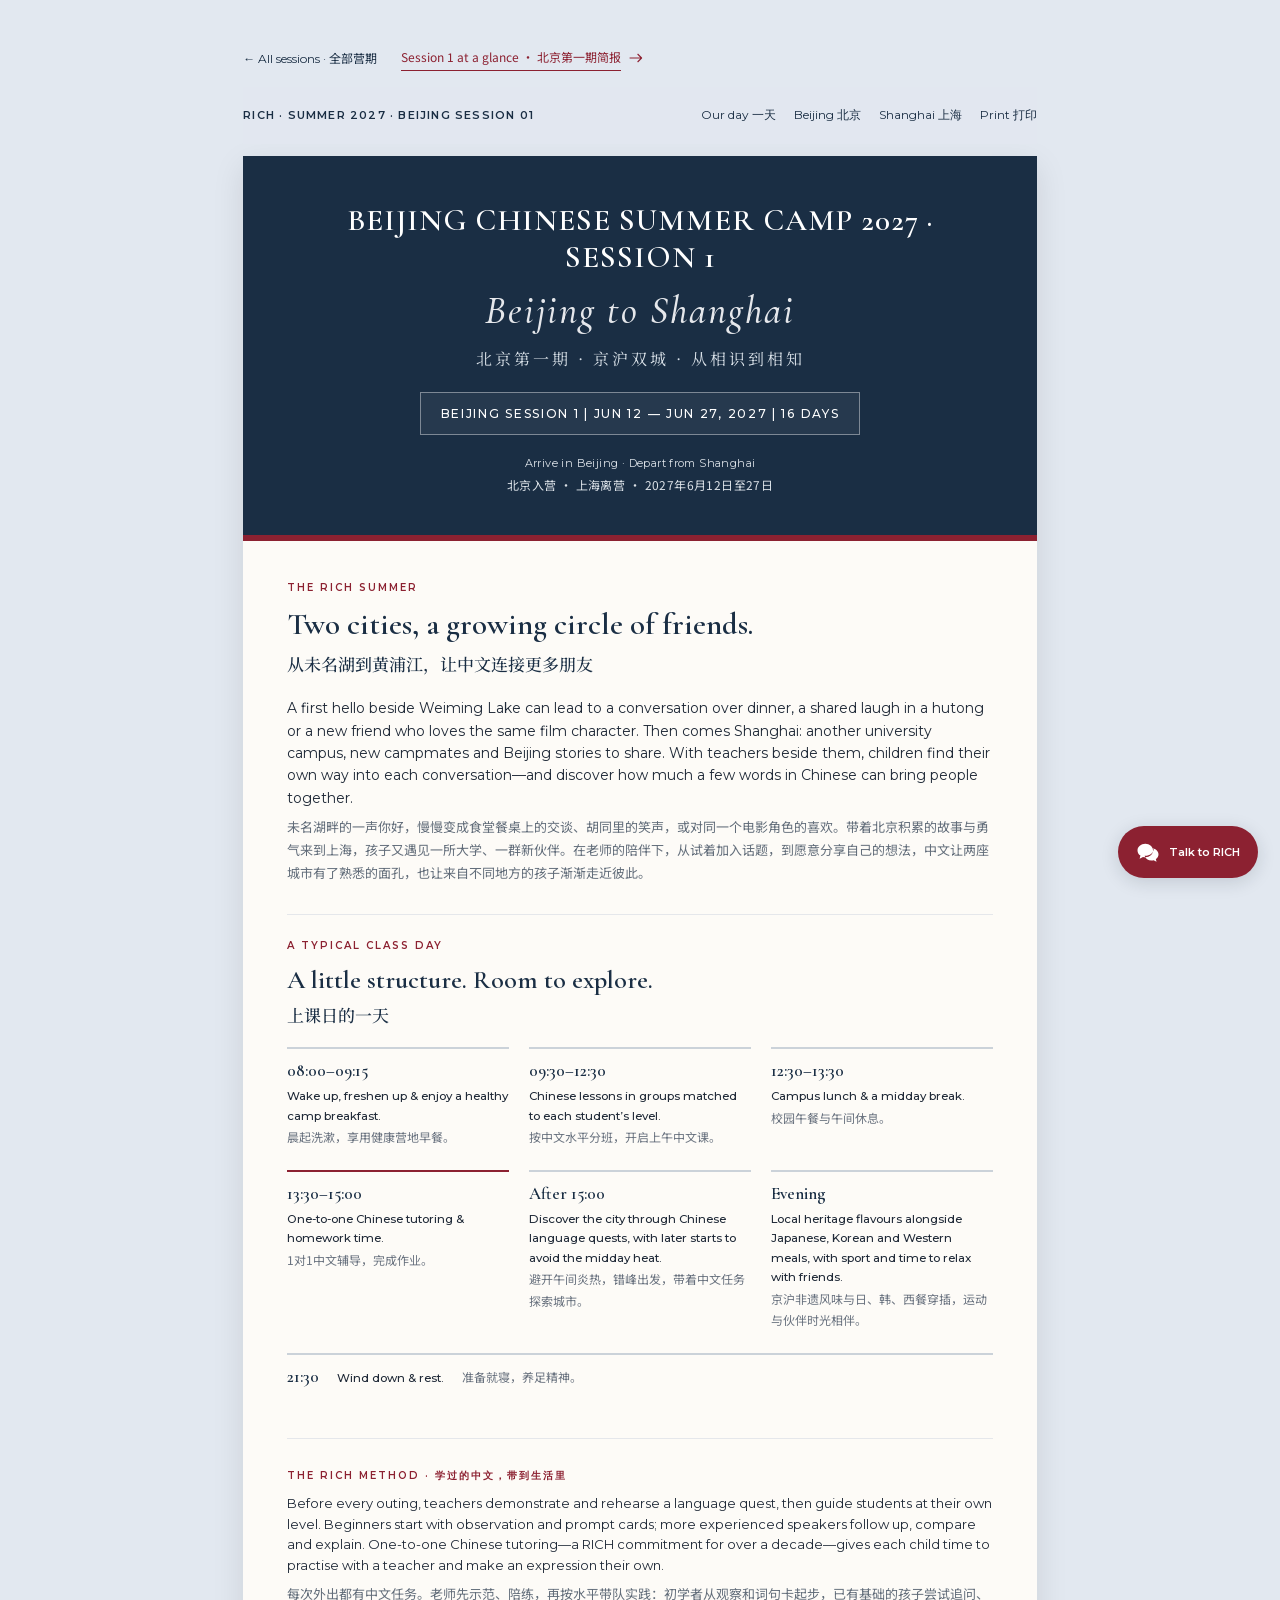
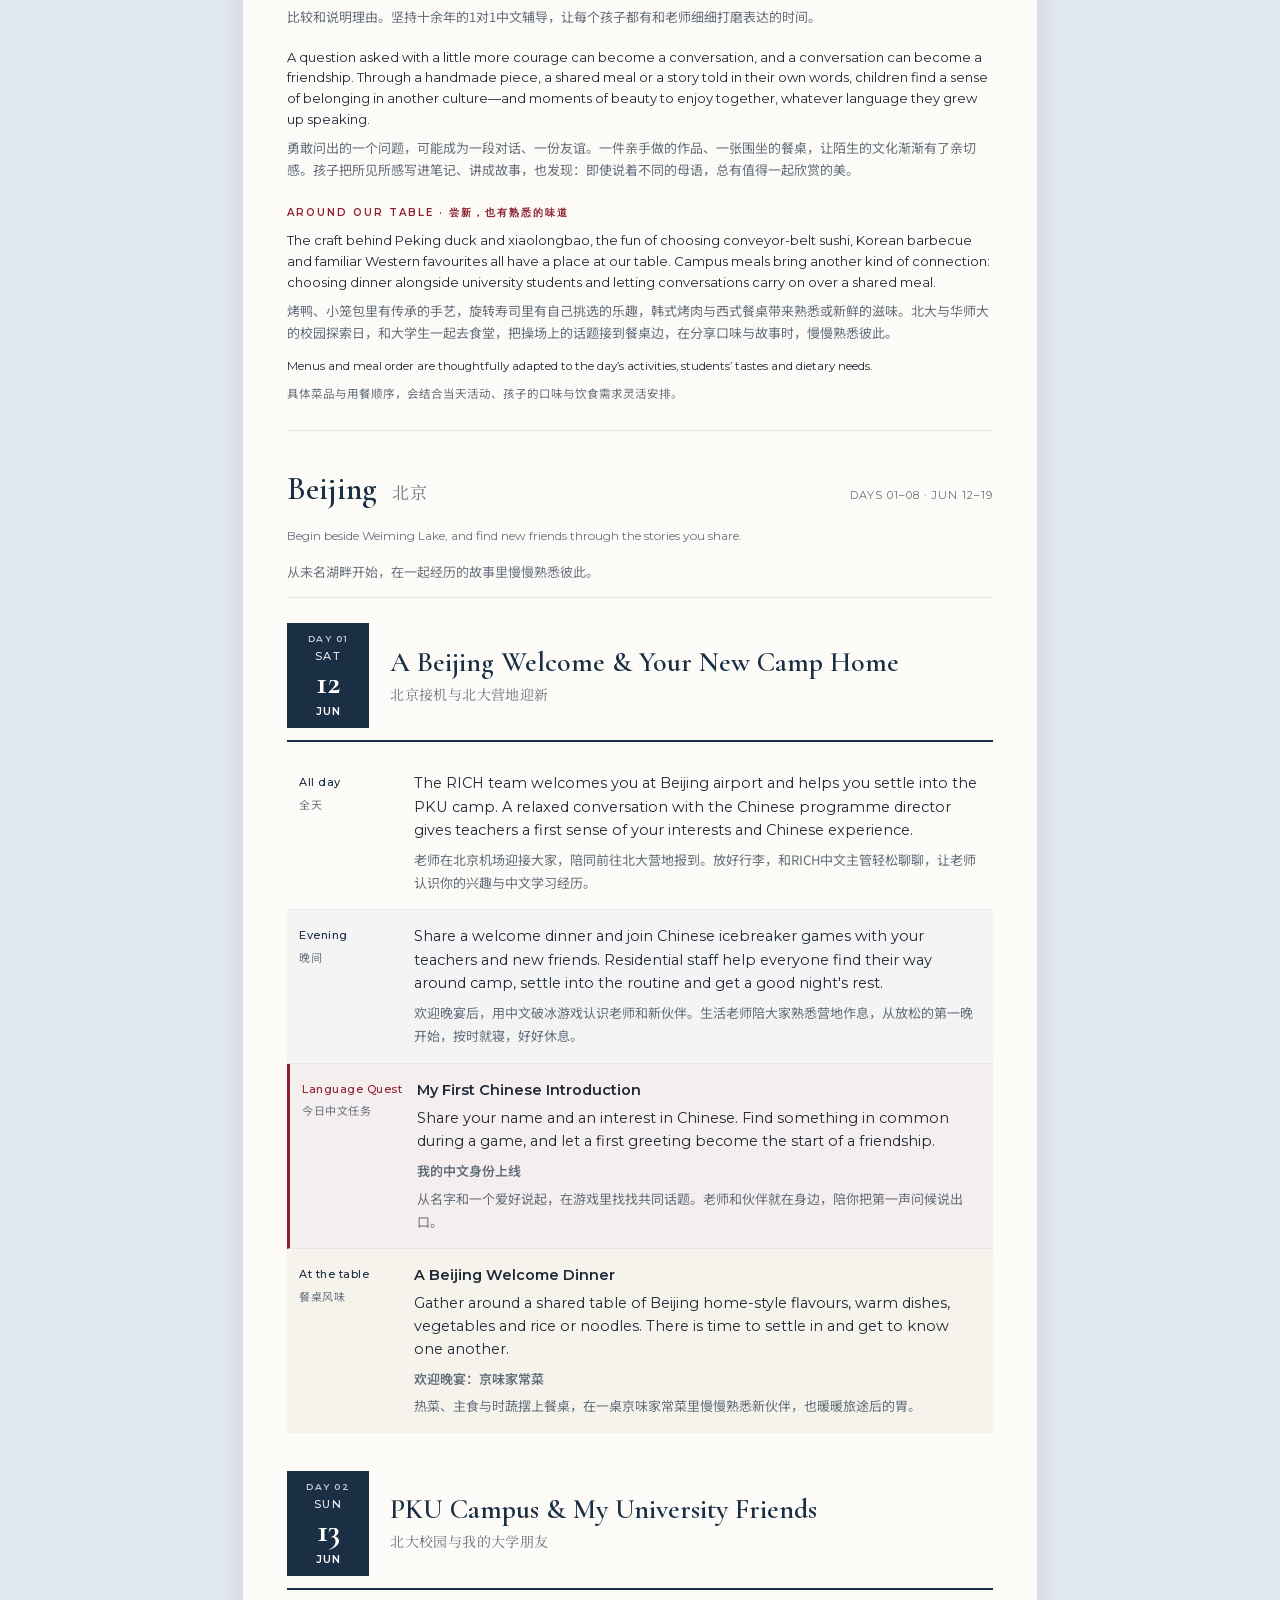
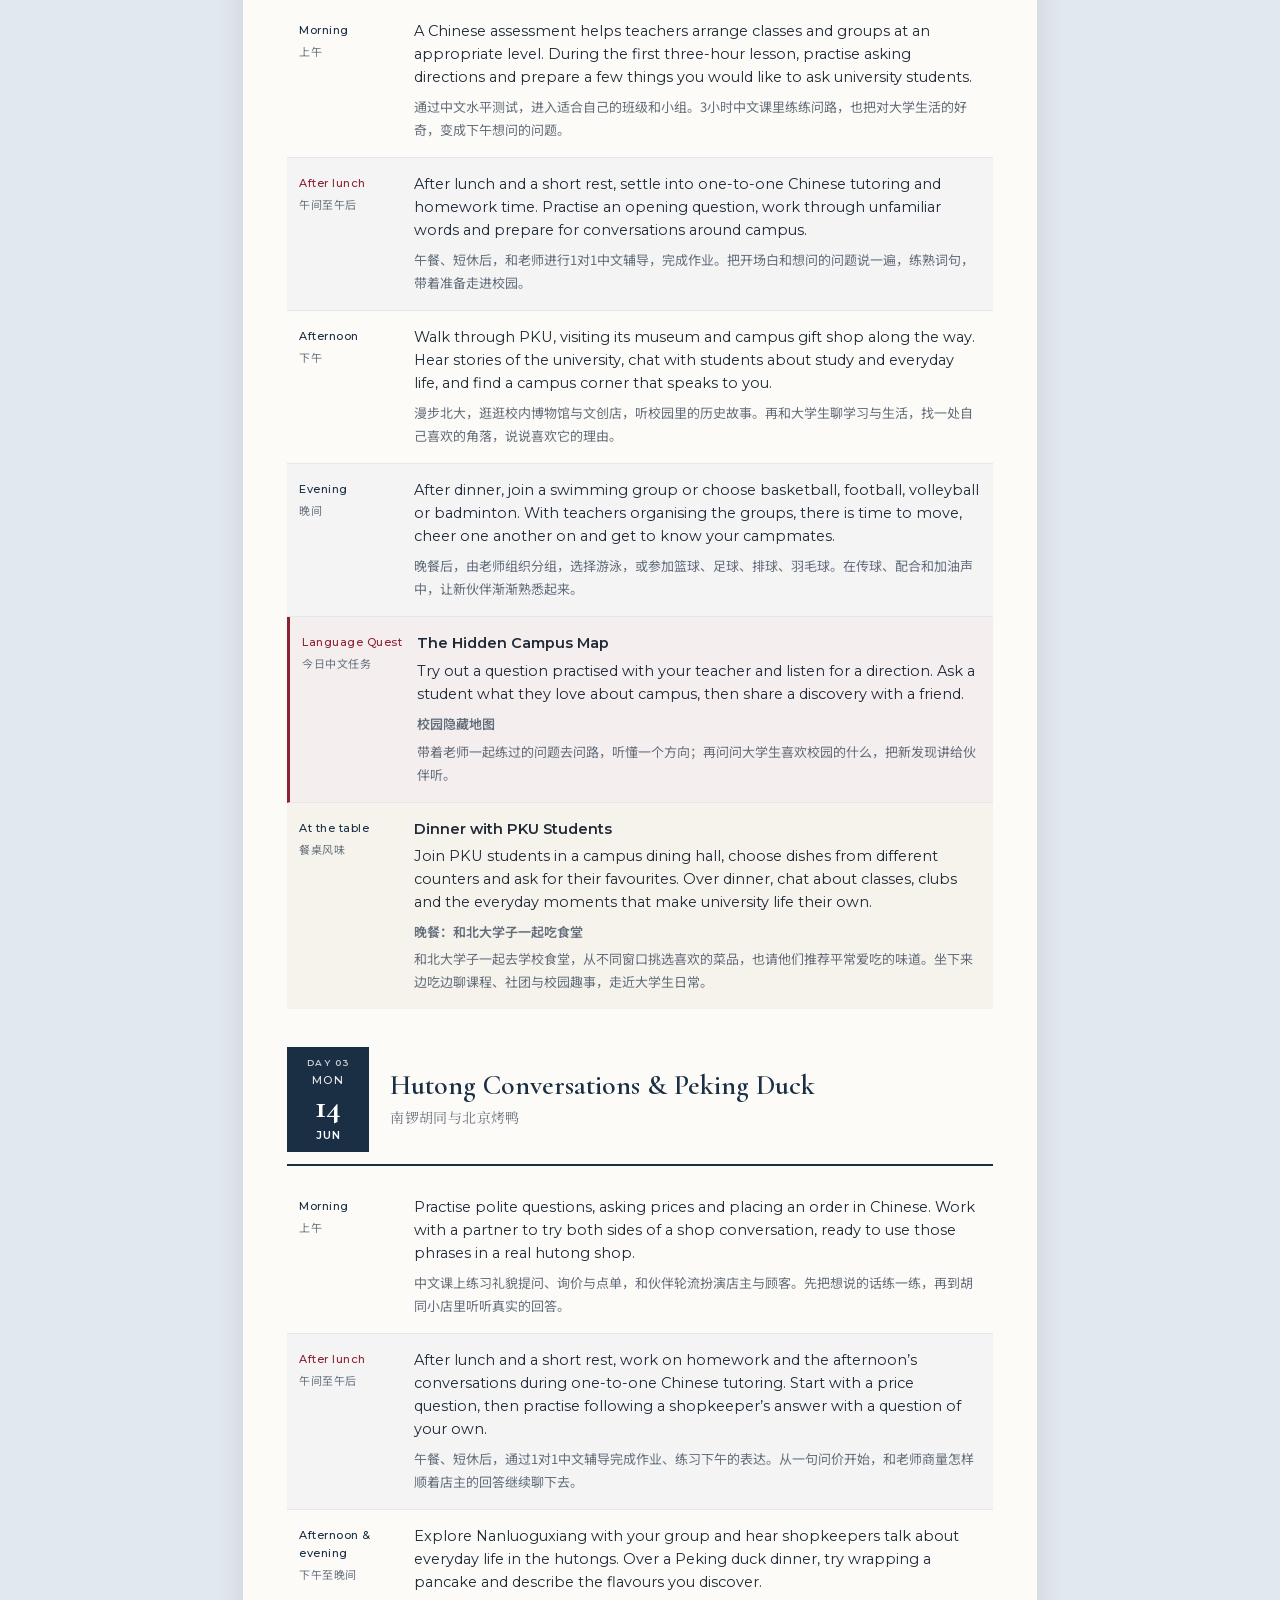
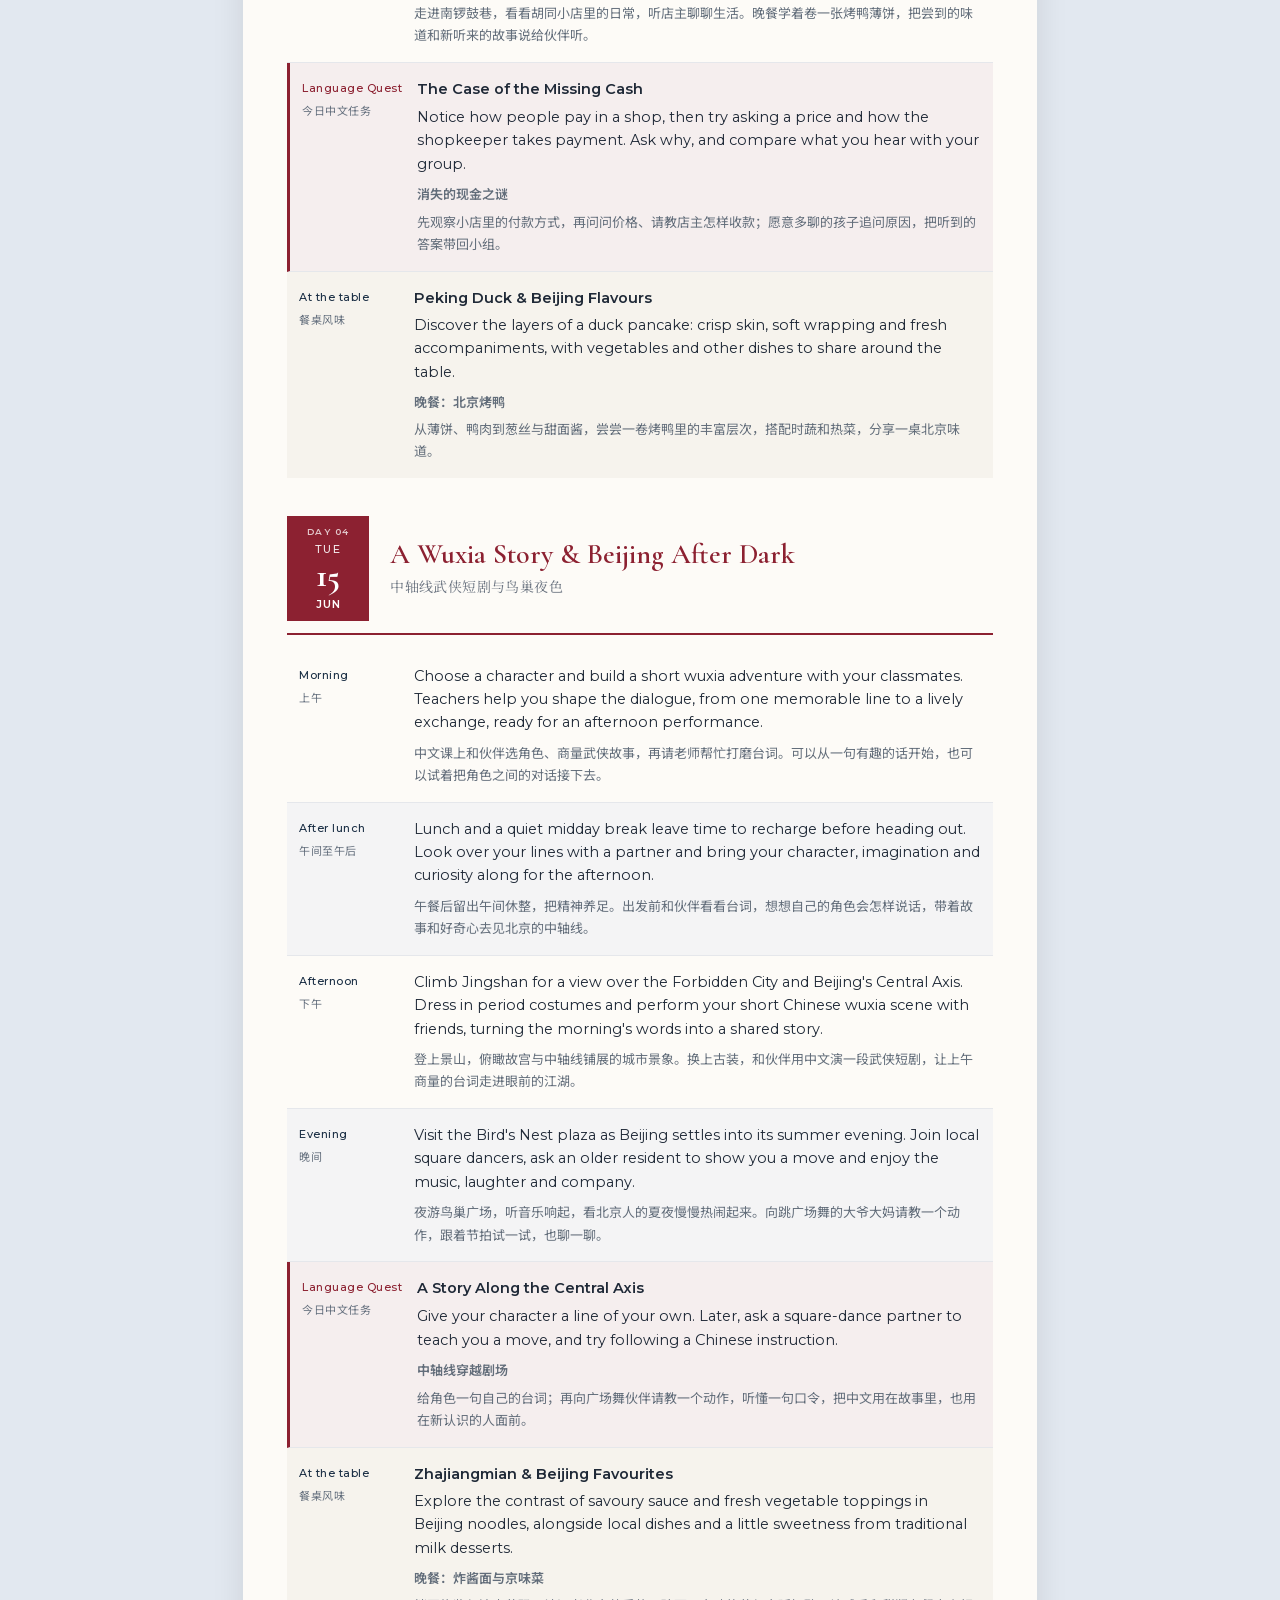
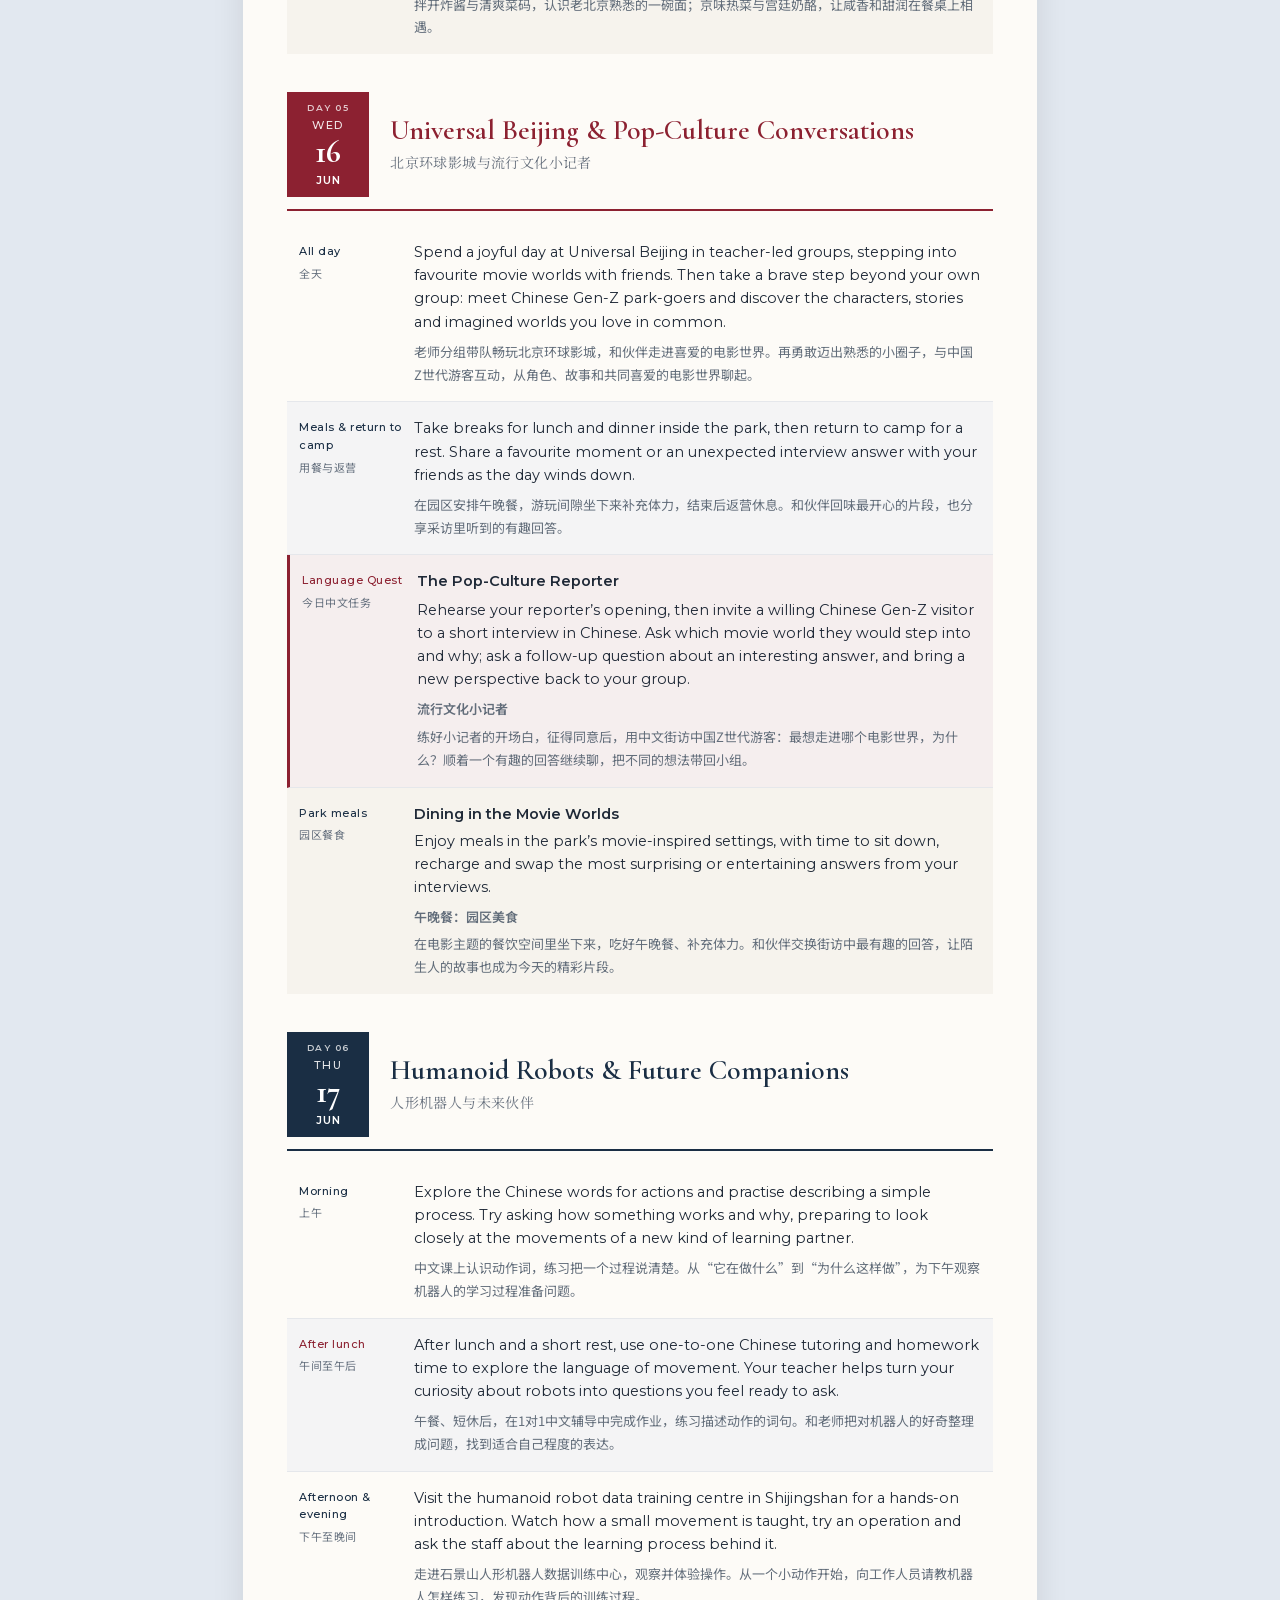
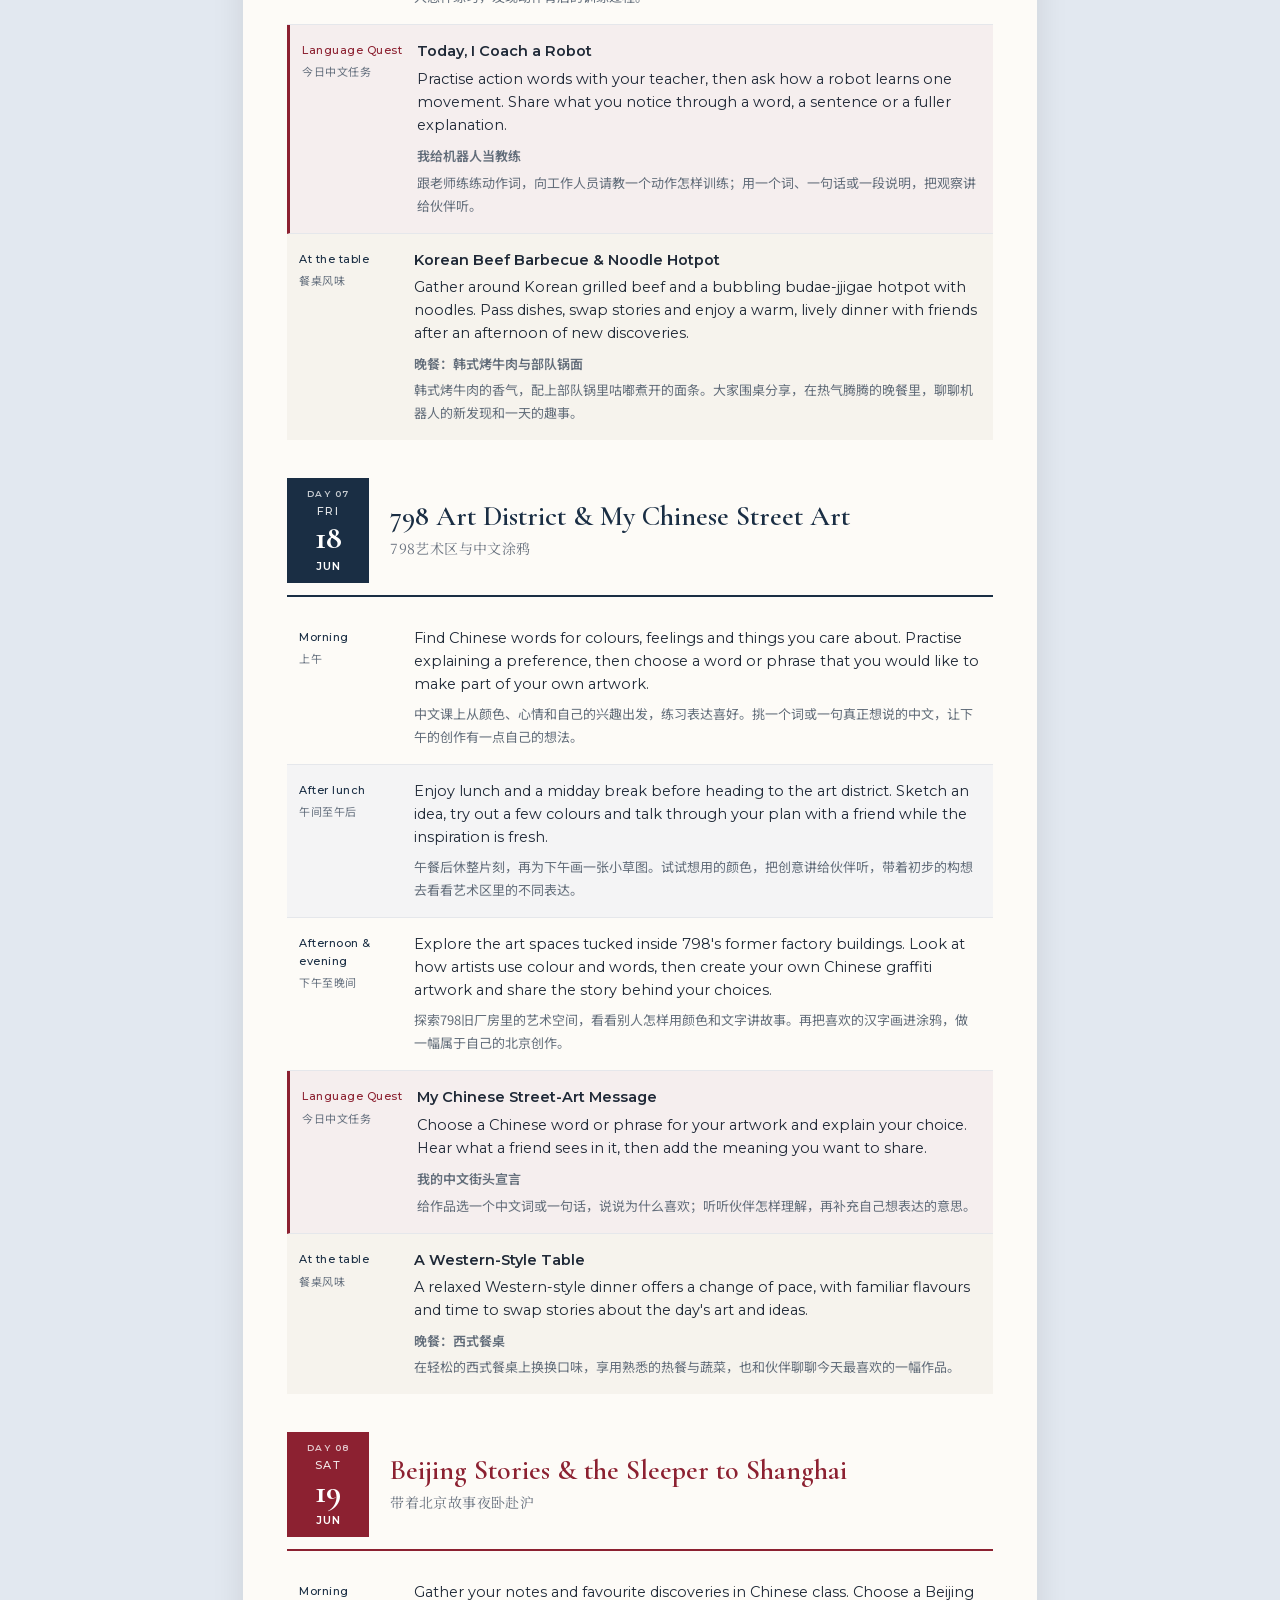
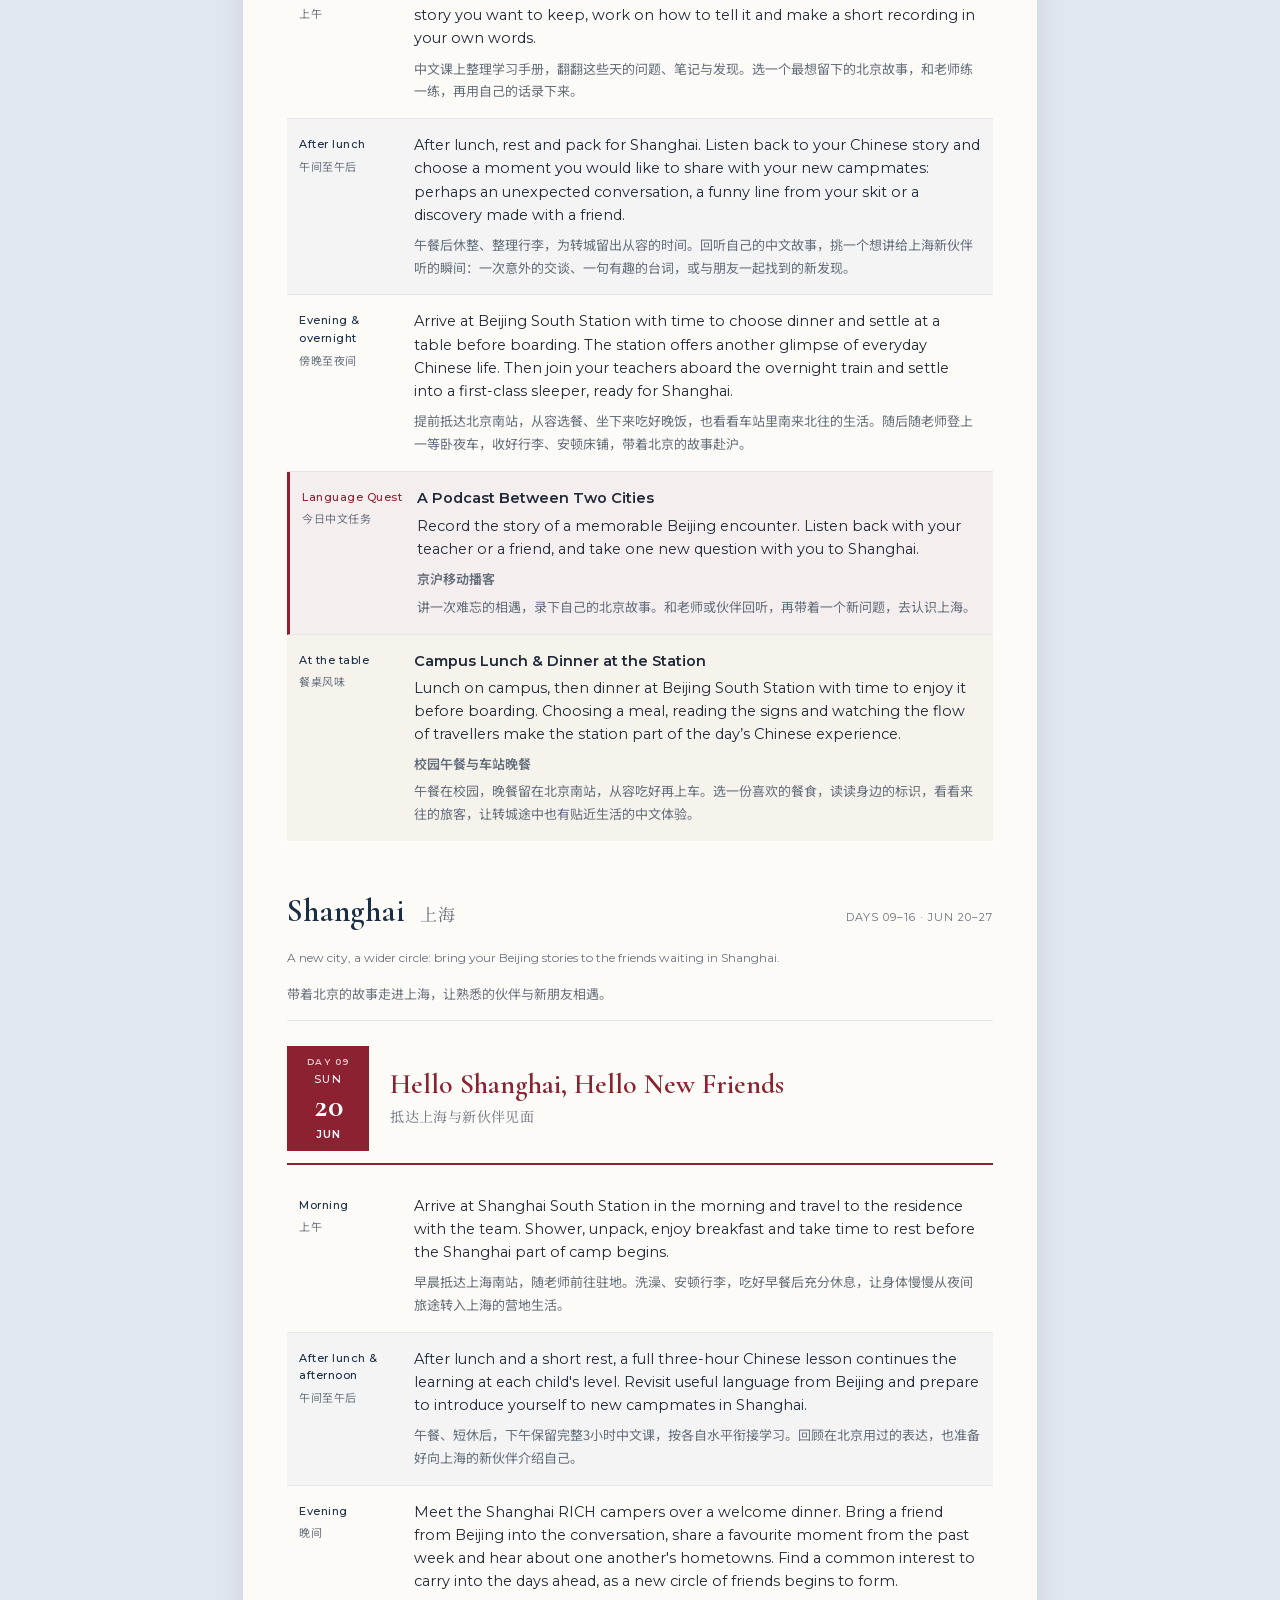
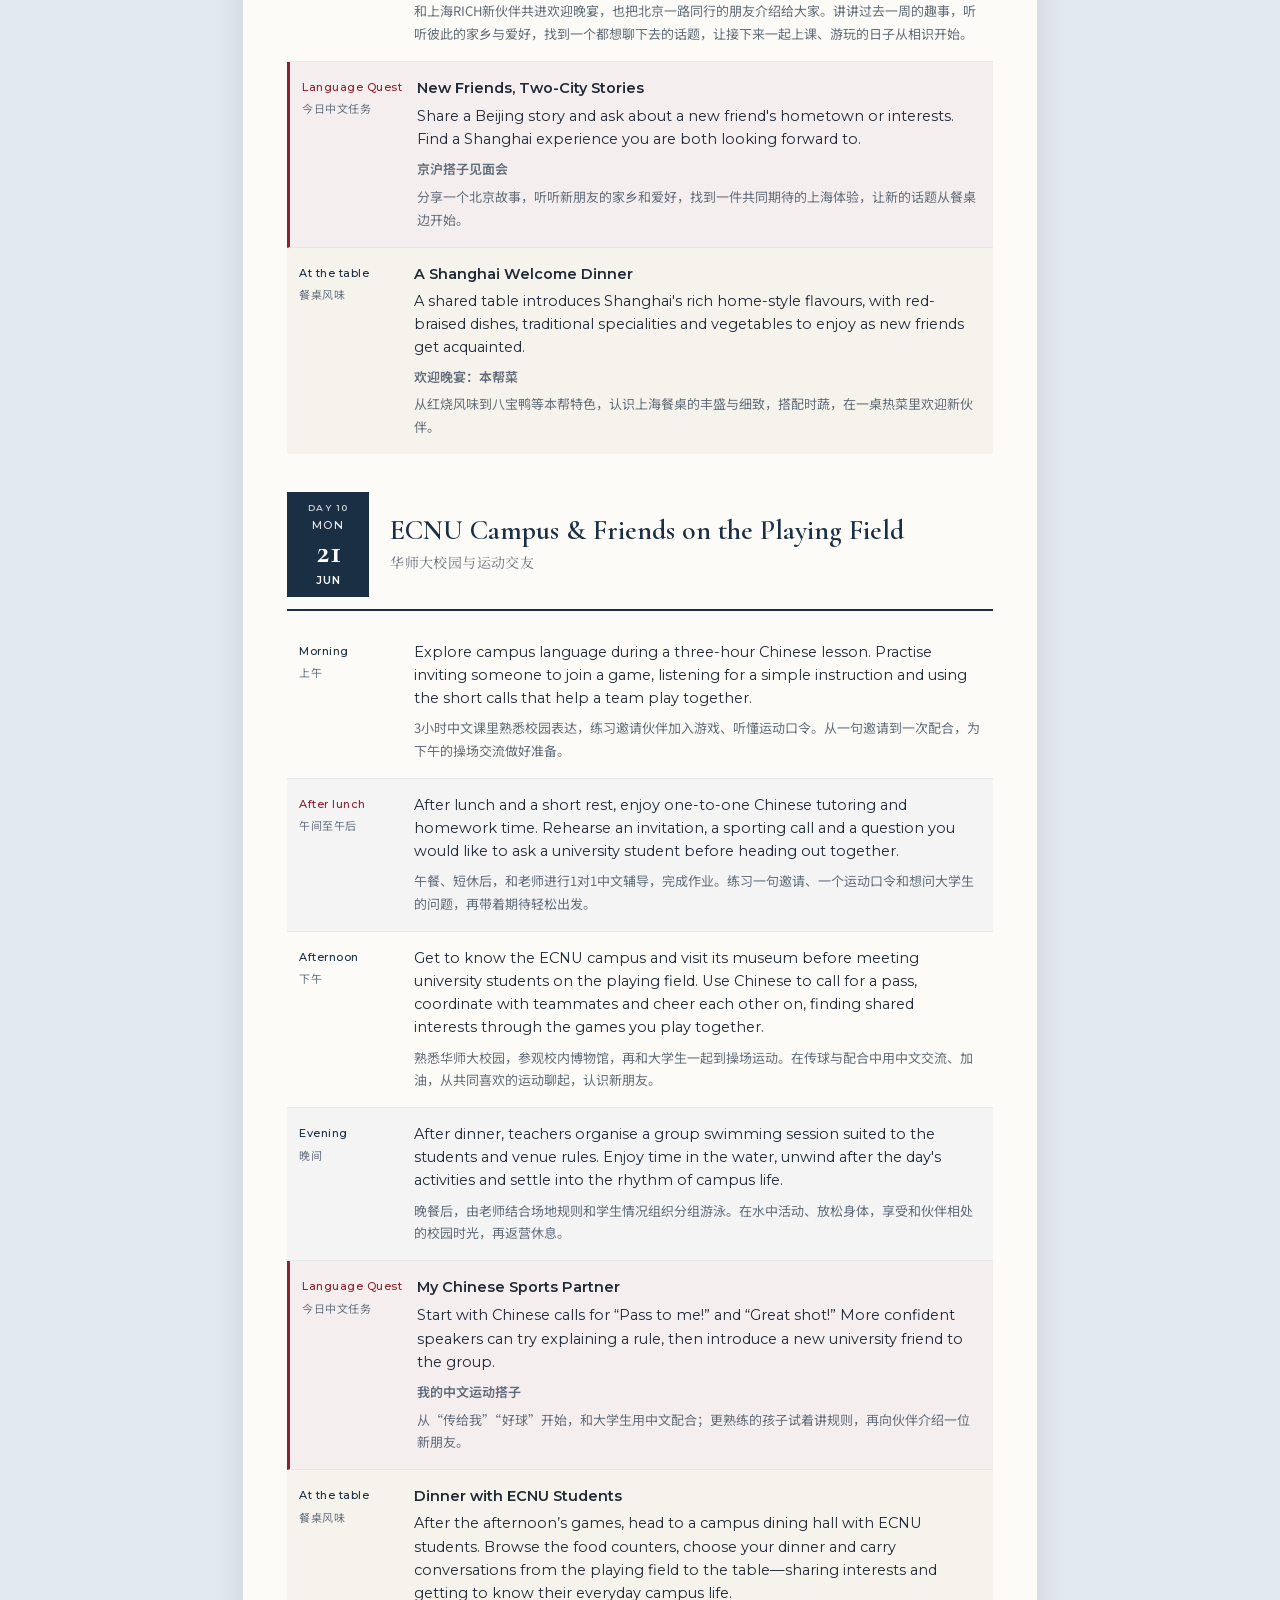
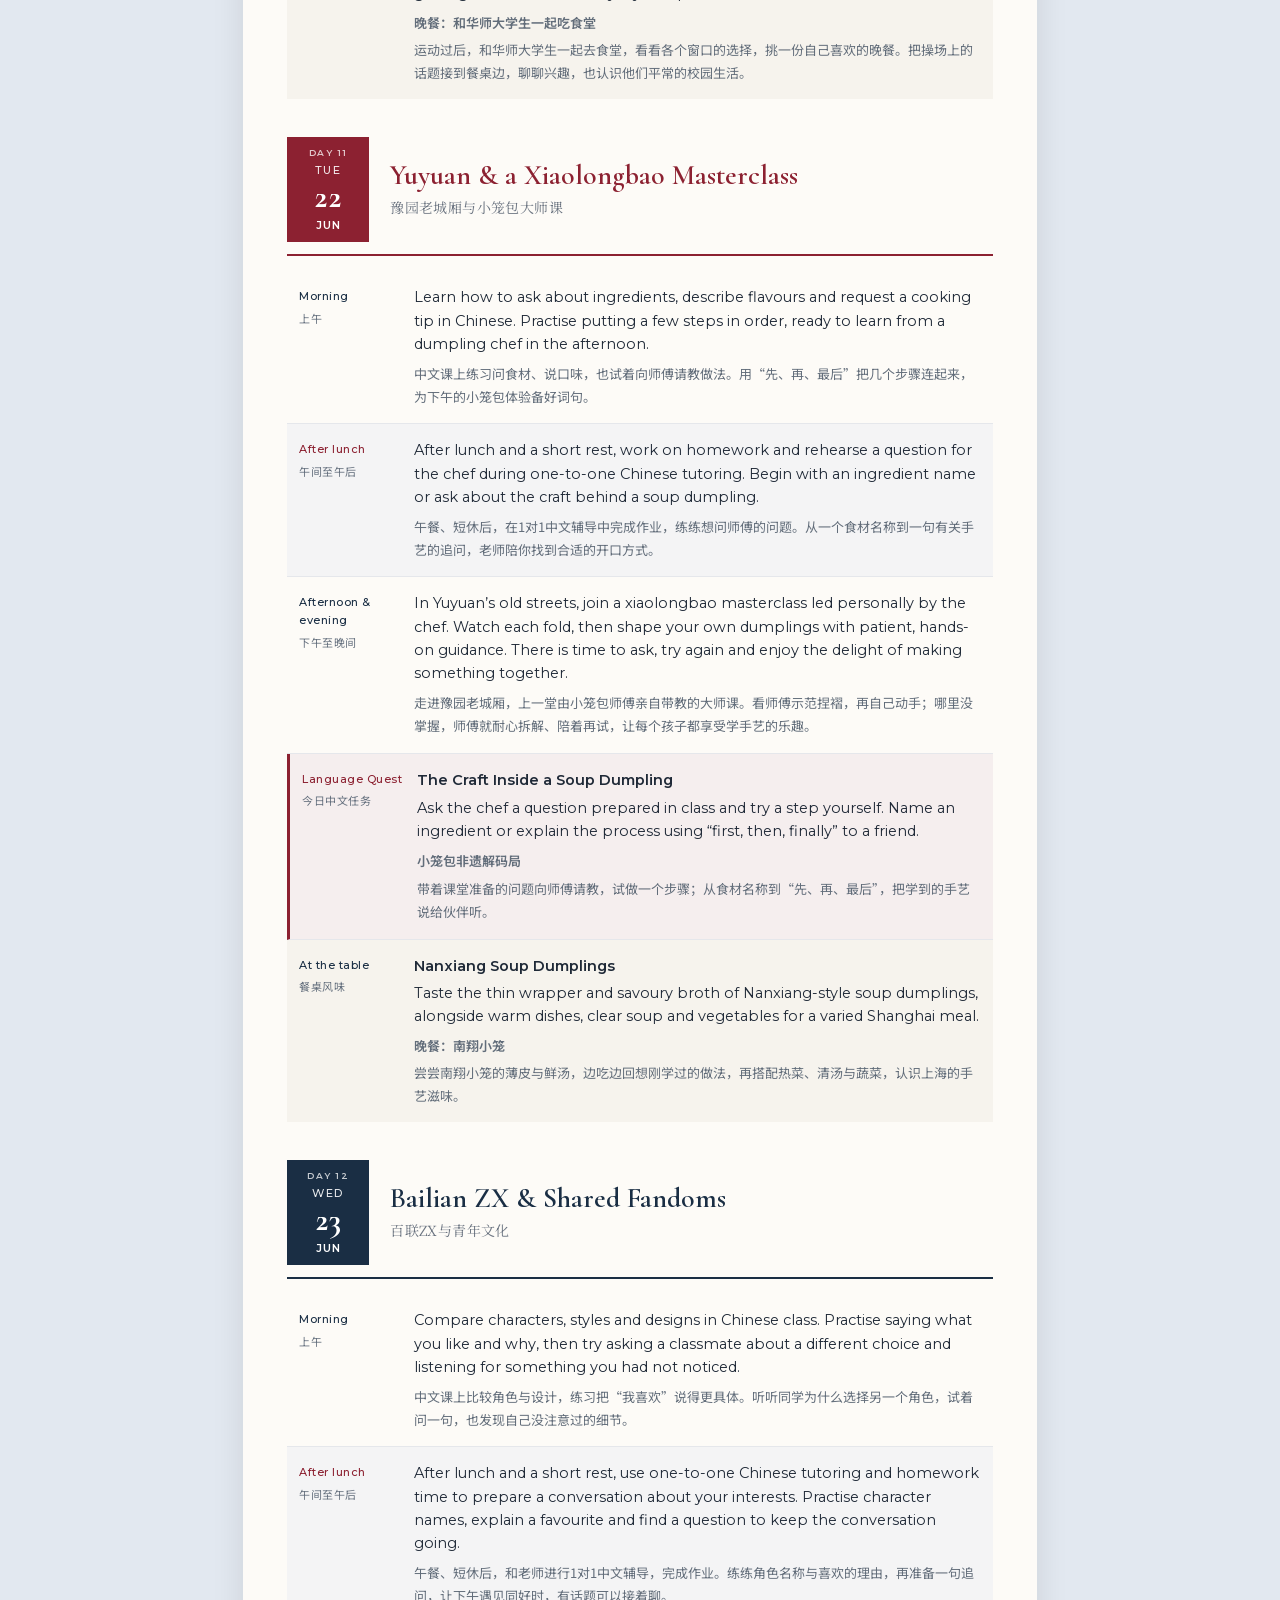
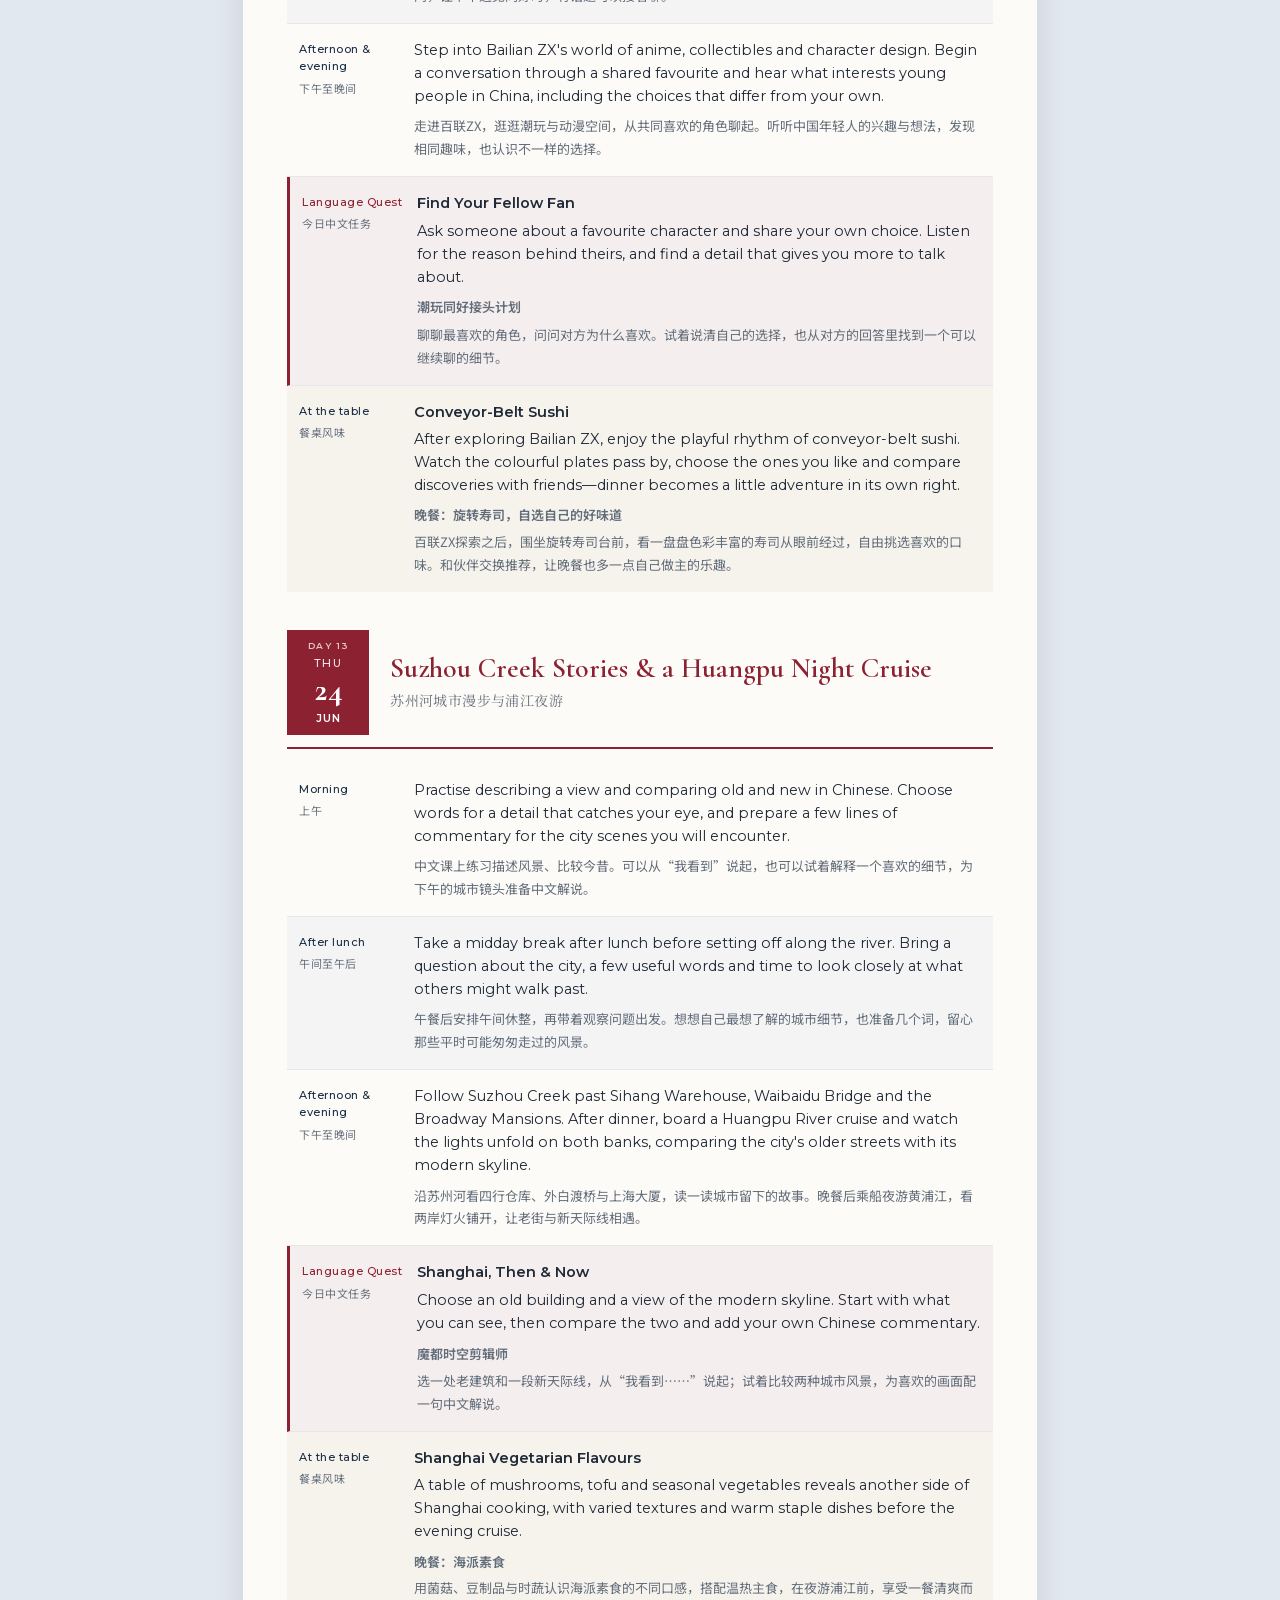
==== commit 29dfeb1f: "Fix calendar brief arrows, focus and underline Replace all brief card and hint Unicode arrows with i" ====
--- a/beijing-s1.html
+++ b/beijing-s1.html
@@ -60,6 +60,16 @@
 @media(max-width:760px){.brief-route strong{font-size:19px}.hub-return .brief-trigger{padding:6px 0;font:inherit}}
 
 .hub-return{justify-content:flex-start;gap:24px}.brief-trigger:focus-visible{outline:2px solid #8c2131;outline-offset:4px}.brief-route strong{font-size:20px}.brief-story{max-width:610px}@media(max-width:760px){.hub-return{gap:6px 18px}.brief-route strong{font-size:18px}}
+
+/* Safari-safe arrows, static brand, one continuous bilingual entry underline. */
+.brief-arrow{width:1em;height:1em;display:inline-block;vertical-align:-.12em;fill:none;stroke:currentColor;stroke-width:1.4;stroke-linecap:round;stroke-linejoin:round}
+.brief-go{line-height:1}.brief-go .brief-arrow{width:16px;height:16px}
+.brief-hint .brief-arrow{margin-left:4px}
+.hub-return .brief-trigger:hover{ text-decoration:none }
+.hub-return .brief-trigger>span{border-bottom:1px solid currentColor;padding-bottom:2px;text-decoration:none}
+.hub-return .brief-trigger span[lang]{margin-left:0;text-decoration:none}
+#brief-title:focus{outline:none}
+.brief-toolbar{background:#fdfbf7}
 </style></head><body>
 <a class="skip-link" href="#beijing">Skip to the itinerary · 跳转每日行程</a>
 <nav class="hub-return" aria-label="All sessions"><a href="/itineraries/2027/#beijing">← All sessions · <span lang="zh-CN">全部营期</span></a><button class="brief-trigger" type="button" aria-haspopup="dialog" aria-controls="trip-brief"><span>Session 1 at a glance · <span lang="zh-CN">北京第一期简报</span></span><svg viewBox="0 0 20 16" aria-hidden="true"><path d="M2 8h15 M12 3l5 5-5 5"/></svg></button></nav>
@@ -240,5 +250,5 @@
         <span class="contact-sheet__status" data-copy-status aria-live="polite"></span>
       </div>
     </div>
-  </dialog><script defer src="assets/optimized-20261013/print.js"></script><script defer src="assets/beijing-s1-20261013/contact-v2.js"></script><dialog id="trip-brief" class="trip-brief" data-language="zh" aria-labelledby="brief-title"><div class="brief-toolbar"><a href="#" class="brief-brand" aria-label="RICH">RICH <span>SUMMER 2027</span></a><div class="brief-tools"><div class="brief-languages" aria-label="Language"><button type="button" data-lang="en" aria-pressed="false">EN</button><button type="button" data-lang="zh" aria-pressed="true">中</button></div><button class="brief-close" type="button" aria-label="Close summary / 关闭简报">×</button></div></div><div class="brief-body"><header class="brief-intro"><div class="brief-identity"><p class="brief-kicker">BEIJING SESSION 01 · 北京第一期</p><div class="brief-route"><strong>12 — 27 JUN 2027</strong><span data-en>Arrive Beijing → Depart Shanghai</span><span data-zh lang="zh-CN">北京入营 → 上海离营</span></div></div><div class="brief-story"><h2 id="brief-title"><span data-en>Two cities. One unfolding story.</span><span data-zh lang="zh-CN">从未名湖，到黄浦江。</span></h2><p class="brief-lead"><span data-en>16 days of Chinese, discovery and a growing circle of friends.</span><span data-zh lang="zh-CN">16天，在两座城市里学中文、遇见世界，也遇见新朋友。</span></p></div></header><div class="brief-facts"><span><b>12</b><span data-en> class days</span><span data-zh lang="zh-CN"> 个中文课日</span></span><span><b>36</b><span data-en> hours of group Chinese</span><span data-zh lang="zh-CN"> 小时集体中文课</span></span><span><b>6</b><span data-en> tutoring &amp; homework sessions</span><span data-zh lang="zh-CN"> 次辅导与作业时段</span></span><span class="brief-hint"><span data-en>Select a day to explore its story ↗</span><span data-zh lang="zh-CN">点选日期，展开当天故事 ↗</span></span></div><div class="brief-note"><span data-en>One-to-one Chinese tutoring and homework are scheduled separately from group class hours. Activities may be reordered for weather and local arrangements.</span><span data-zh lang="zh-CN">1对1中文辅导与作业时段另行安排，不计入集体课时。活动顺序会结合天气与现场安排调整。</span></div><section class="brief-city"><div class="brief-city-head"><h3><span data-en>Beijing</span><span data-zh lang="zh-CN">北京</span></h3><span>12 — 19 JUN · <span data-en>DAYS 01–08</span><span data-zh lang="zh-CN">第 01–08 天</span></span></div><div class="brief-grid"><a class="brief-day arrive" href="#day-01" data-detail><div class="brief-date"><time datetime="2027-06-12">12 <small>Jun / 6月</small></time><span>DAY 01</span></div><div class="brief-tag"><span data-en>Arrival</span><span data-zh lang="zh-CN">抵达与安顿</span></div><h4><span data-en>A first hello</span><span data-zh lang="zh-CN">从一声你好开始</span></h4><p><span data-en>Beijing welcome · Camp settles in</span><span data-zh lang="zh-CN">北京接机 · 北大营地迎新</span></p><span class="brief-go" aria-hidden="true">↗</span></a><a class="brief-day class" href="#day-02" data-detail><div class="brief-date"><time datetime="2027-06-13">13 <small>Jun / 6月</small></time><span>DAY 02</span></div><div class="brief-tag"><span data-en>Morning · 3h Chinese</span><span data-zh lang="zh-CN">上午 · 3小时中文课</span><br><span data-en>After lunch · 1-to-1 Chinese tutoring</span><span data-zh lang="zh-CN">午后 · 1对1中文辅导</span></div><h4><span data-en>Your campus, your friends</span><span data-zh lang="zh-CN">未名湖畔，认识新朋友</span></h4><p><span data-en>Afternoon quest · PKU discovery · Dinner with students</span><span data-zh lang="zh-CN">下午中文任务 · 北大校园探索 · 晚餐与大学生同桌</span></p><span class="brief-go" aria-hidden="true">↗</span></a><a class="brief-day class" href="#day-03" data-detail><div class="brief-date"><time datetime="2027-06-14">14 <small>Jun / 6月</small></time><span>DAY 03</span></div><div class="brief-tag"><span data-en>Morning · 3h Chinese</span><span data-zh lang="zh-CN">上午 · 3小时中文课</span><br><span data-en>After lunch · 1-to-1 Chinese tutoring</span><span data-zh lang="zh-CN">午后 · 1对1中文辅导</span></div><h4><span data-en>Stories in the hutongs</span><span data-zh lang="zh-CN">走进胡同，聊出北京味</span></h4><p><span data-en>Afternoon quest · Hutong conversations · Peking duck dinner</span><span data-zh lang="zh-CN">下午中文任务 · 南锣鼓巷问价与交流 · 晚餐北京烤鸭</span></p><span class="brief-go" aria-hidden="true">↗</span></a><a class="brief-day class" href="#day-04" data-detail><div class="brief-date"><time datetime="2027-06-15">15 <small>Jun / 6月</small></time><span>DAY 04</span></div><div class="brief-tag"><span data-en>Morning · 3h Chinese</span><span data-zh lang="zh-CN">上午 · 3小时中文课</span></div><h4><span data-en>A little wuxia magic</span><span data-zh lang="zh-CN">把中文演进小江湖</span></h4><p><span data-en>Afternoon quest · Jingshan drama · Bird’s Nest by night</span><span data-zh lang="zh-CN">下午中文任务 · 景山武侠短剧 · 晚间鸟巢夜色</span></p><span class="brief-go" aria-hidden="true">↗</span></a><a class="brief-day outing" href="#day-05" data-detail><div class="brief-date"><time datetime="2027-06-16">16 <small>Jun / 6月</small></time><span>DAY 05</span></div><div class="brief-tag"><span data-en>A full day out</span><span data-zh lang="zh-CN">全天探索</span></div><h4><span data-en>Step into the movies</span><span data-zh lang="zh-CN">走进电影，勇敢开口</span></h4><p><span data-en>Chinese in action · Universal Beijing · Pop-culture interviews</span><span data-zh lang="zh-CN">外出中文任务 · 北京环球影城 · 流行文化小记者</span></p><span class="brief-go" aria-hidden="true">↗</span></a><a class="brief-day class" href="#day-06" data-detail><div class="brief-date"><time datetime="2027-06-17">17 <small>Jun / 6月</small></time><span>DAY 06</span></div><div class="brief-tag"><span data-en>Morning · 3h Chinese</span><span data-zh lang="zh-CN">上午 · 3小时中文课</span><br><span data-en>After lunch · 1-to-1 Chinese tutoring</span><span data-zh lang="zh-CN">午后 · 1对1中文辅导</span></div><h4><span data-en>Meet the future</span><span data-zh lang="zh-CN">和未来伙伴打个招呼</span></h4><p><span data-en>Afternoon quest · Humanoid robots · Questions in Chinese</span><span data-zh lang="zh-CN">下午中文任务 · 人形机器人体验 · 用中文问个为什么</span></p><span class="brief-go" aria-hidden="true">↗</span></a><a class="brief-day class" href="#day-07" data-detail><div class="brief-date"><time datetime="2027-06-18">18 <small>Jun / 6月</small></time><span>DAY 07</span></div><div class="brief-tag"><span data-en>Morning · 3h Chinese</span><span data-zh lang="zh-CN">上午 · 3小时中文课</span></div><h4><span data-en>Make your mark</span><span data-zh lang="zh-CN">把喜欢的中文画下来</span></h4><p><span data-en>Afternoon quest · 798 art district · Chinese graffiti</span><span data-zh lang="zh-CN">下午中文任务 · 798艺术探索 · 中文涂鸦创作</span></p><span class="brief-go" aria-hidden="true">↗</span></a><a class="brief-day class" href="#day-08" data-detail><div class="brief-date"><time datetime="2027-06-19">19 <small>Jun / 6月</small></time><span>DAY 08</span></div><div class="brief-tag"><span data-en>Morning · 3h Chinese</span><span data-zh lang="zh-CN">上午 · 3小时中文课</span></div><h4><span data-en>Beijing stories, packed</span><span data-zh lang="zh-CN">带着北京故事去上海</span></h4><p><span data-en>Evening · First-class sleeper to Shanghai</span><span data-zh lang="zh-CN">晚间转城 · 一等卧夜车赴沪</span></p><span class="brief-go" aria-hidden="true">↗</span></a></div></section><section class="brief-city"><div class="brief-city-head"><h3><span data-en>Shanghai</span><span data-zh lang="zh-CN">上海</span></h3><span>20 — 27 JUN · <span data-en>DAYS 09–16</span><span data-zh lang="zh-CN">第 09–16 天</span></span></div><div class="brief-grid"><a class="brief-day class" href="#day-09" data-detail><div class="brief-date"><time datetime="2027-06-20">20 <small>Jun / 6月</small></time><span>DAY 09</span></div><div class="brief-tag"><span data-en>Afternoon · 3h Chinese</span><span data-zh lang="zh-CN">下午 · 3小时中文课</span></div><h4><span data-en>A new city, a wider circle</span><span data-zh lang="zh-CN">换座城市，朋友圈更大了</span></h4><p><span data-en>Morning rest · Evening welcome dinner</span><span data-zh lang="zh-CN">上午抵沪休整 · 晚间欢迎晚宴</span></p><span class="brief-go" aria-hidden="true">↗</span></a><a class="brief-day class" href="#day-10" data-detail><div class="brief-date"><time datetime="2027-06-21">21 <small>Jun / 6月</small></time><span>DAY 10</span></div><div class="brief-tag"><span data-en>Morning · 3h Chinese</span><span data-zh lang="zh-CN">上午 · 3小时中文课</span><br><span data-en>After lunch · 1-to-1 Chinese tutoring</span><span data-zh lang="zh-CN">午后 · 1对1中文辅导</span></div><h4><span data-en>Friendship on the field</span><span data-zh lang="zh-CN">让友谊在操场上发生</span></h4><p><span data-en>Afternoon quest · ECNU campus · Sport with university students</span><span data-zh lang="zh-CN">下午中文任务 · 华师大校园 · 和大学生运动交友</span></p><span class="brief-go" aria-hidden="true">↗</span></a><a class="brief-day class" href="#day-11" data-detail><div class="brief-date"><time datetime="2027-06-22">22 <small>Jun / 6月</small></time><span>DAY 11</span></div><div class="brief-tag"><span data-en>Morning · 3h Chinese</span><span data-zh lang="zh-CN">上午 · 3小时中文课</span><br><span data-en>After lunch · 1-to-1 Chinese tutoring</span><span data-zh lang="zh-CN">午后 · 1对1中文辅导</span></div><h4><span data-en>A fold, a word, a discovery</span><span data-zh lang="zh-CN">一笼小笼包，一门新手艺</span></h4><p><span data-en>Afternoon quest · Yuyuan old town · Soup-dumpling masterclass</span><span data-zh lang="zh-CN">下午中文任务 · 豫园老城厢 · 小笼包大师课</span></p><span class="brief-go" aria-hidden="true">↗</span></a><a class="brief-day class" href="#day-12" data-detail><div class="brief-date"><time datetime="2027-06-23">23 <small>Jun / 6月</small></time><span>DAY 12</span></div><div class="brief-tag"><span data-en>Morning · 3h Chinese</span><span data-zh lang="zh-CN">上午 · 3小时中文课</span><br><span data-en>After lunch · 1-to-1 Chinese tutoring</span><span data-zh lang="zh-CN">午后 · 1对1中文辅导</span></div><h4><span data-en>Find your fellow fan</span><span data-zh lang="zh-CN">找到聊得来的同好</span></h4><p><span data-en>Afternoon quest · Bailian ZX · Conveyor-belt sushi</span><span data-zh lang="zh-CN">下午中文任务 · 百联ZX青年文化 · 旋转寿司</span></p><span class="brief-go" aria-hidden="true">↗</span></a><a class="brief-day class" href="#day-13" data-detail><div class="brief-date"><time datetime="2027-06-24">24 <small>Jun / 6月</small></time><span>DAY 13</span></div><div class="brief-tag"><span data-en>Morning · 3h Chinese</span><span data-zh lang="zh-CN">上午 · 3小时中文课</span></div><h4><span data-en>The city lights up</span><span data-zh lang="zh-CN">让两岸灯火走进故事</span></h4><p><span data-en>Afternoon quest · Suzhou Creek walk · Huangpu night cruise</span><span data-zh lang="zh-CN">下午中文任务 · 苏州河城市漫步 · 晚间浦江夜游</span></p><span class="brief-go" aria-hidden="true">↗</span></a><a class="brief-day outing" href="#day-14" data-detail><div class="brief-date"><time datetime="2027-06-25">25 <small>Jun / 6月</small></time><span>DAY 14</span></div><div class="brief-tag"><span data-en>A full day out</span><span data-zh lang="zh-CN">全天探索</span></div><h4><span data-en>A day in a storybook</span><span data-zh lang="zh-CN">和新朋友走进童话</span></h4><p><span data-en>Chinese in action · Shanghai Disney · Conversations along the way</span><span data-zh lang="zh-CN">外出中文任务 · 上海迪士尼 · 在游玩中自然交流</span></p><span class="brief-go" aria-hidden="true">↗</span></a><a class="brief-day class" href="#day-15" data-detail><div class="brief-date"><time datetime="2027-06-26">26 <small>Jun / 6月</small></time><span>DAY 15</span></div><div class="brief-tag"><span data-en>Morning · 3h Chinese</span><span data-zh lang="zh-CN">上午 · 3小时中文课</span></div><h4><span data-en>Make a memory to keep</span><span data-zh lang="zh-CN">把上海做进纪念品</span></h4><p><span data-en>Afternoon quest · Tianzifang crafts · Farewell dinner</span><span data-zh lang="zh-CN">下午中文任务 · 田子坊非遗手艺 · 晚间欢送晚宴</span></p><span class="brief-go" aria-hidden="true">↗</span></a><a class="brief-day depart" href="#day-16" data-detail><div class="brief-date"><time datetime="2027-06-27">27 <small>Jun / 6月</small></time><span>DAY 16</span></div><div class="brief-tag"><span data-en>Departure</span><span data-zh lang="zh-CN">离营返程</span></div><h4><span data-en>Take the stories home</span><span data-zh lang="zh-CN">带着故事，说声再见</span></h4><p><span data-en>Shanghai departure · Chinese continues</span><span data-zh lang="zh-CN">上海送机或家长接领 · 中文继续</span></p><span class="brief-go" aria-hidden="true">↗</span></a></div></section></div></dialog><script>(()=>{const dialog=document.querySelector('#trip-brief'),trigger=document.querySelector('.brief-trigger');const close=()=>dialog.close();trigger.addEventListener('click',()=>{dialog.showModal();document.body.classList.add('brief-open');dialog.scrollTop=0;});dialog.querySelector('.brief-close').addEventListener('click',close);dialog.addEventListener('close',()=>{document.body.classList.remove('brief-open');trigger.focus({preventScroll:true});});dialog.addEventListener('click',e=>{if(e.target===dialog){const r=dialog.getBoundingClientRect();if(e.clientX<r.left||e.clientX>r.right||e.clientY<r.top||e.clientY>r.bottom)close();}});dialog.querySelectorAll('[data-lang]').forEach(b=>b.addEventListener('click',()=>{dialog.dataset.language=b.dataset.lang;dialog.querySelectorAll('[data-lang]').forEach(x=>x.setAttribute('aria-pressed',String(x===b)));}));dialog.querySelectorAll('[data-detail]').forEach(a=>a.addEventListener('click',()=>{close();const target=document.querySelector(a.getAttribute('href'));requestAnimationFrame(()=>{target.scrollIntoView({block:'start'});target.setAttribute('tabindex','-1');target.focus({preventScroll:true});});}));dialog.querySelector('.brief-brand').addEventListener('click',e=>{e.preventDefault();close();});})();
+  </dialog><script defer src="assets/optimized-20261013/print.js"></script><script defer src="assets/beijing-s1-20261013/contact-v2.js"></script><dialog id="trip-brief" class="trip-brief" data-language="zh" aria-labelledby="brief-title"><div class="brief-toolbar"><div class="brief-brand">RICH <span>SUMMER 2027</span></div><div class="brief-tools"><div class="brief-languages" aria-label="Language"><button type="button" data-lang="en" aria-pressed="false">EN</button><button type="button" data-lang="zh" aria-pressed="true">中</button></div><button class="brief-close" type="button" aria-label="Close summary / 关闭简报">×</button></div></div><div class="brief-body"><header class="brief-intro"><div class="brief-identity"><p class="brief-kicker">BEIJING SESSION 01 · 北京第一期</p><div class="brief-route"><strong>12 — 27 JUN 2027</strong><span data-en>Arrive Beijing → Depart Shanghai</span><span data-zh lang="zh-CN">北京入营 → 上海离营</span></div></div><div class="brief-story"><h2 id="brief-title" tabindex="-1"><span data-en>Two cities. One unfolding story.</span><span data-zh lang="zh-CN">从未名湖，到黄浦江。</span></h2><p class="brief-lead"><span data-en>16 days of Chinese, discovery and a growing circle of friends.</span><span data-zh lang="zh-CN">16天，在两座城市里学中文、遇见世界，也遇见新朋友。</span></p></div></header><div class="brief-facts"><span><b>12</b><span data-en> class days</span><span data-zh lang="zh-CN"> 个中文课日</span></span><span><b>36</b><span data-en> hours of group Chinese</span><span data-zh lang="zh-CN"> 小时集体中文课</span></span><span><b>6</b><span data-en> tutoring &amp; homework sessions</span><span data-zh lang="zh-CN"> 次辅导与作业时段</span></span><span class="brief-hint"><span data-en>Select a day to explore its story</span><span data-zh lang="zh-CN">点选日期，展开当天故事</span><svg class="brief-arrow" viewBox="0 0 20 20" aria-hidden="true" focusable="false"><path d="M4 16 16 4M4 4h12v12"/></svg></span></div><div class="brief-note"><span data-en>One-to-one Chinese tutoring and homework are scheduled separately from group class hours. Activities may be reordered for weather and local arrangements.</span><span data-zh lang="zh-CN">1对1中文辅导与作业时段另行安排，不计入集体课时。活动顺序会结合天气与现场安排调整。</span></div><section class="brief-city"><div class="brief-city-head"><h3><span data-en>Beijing</span><span data-zh lang="zh-CN">北京</span></h3><span>12 — 19 JUN · <span data-en>DAYS 01–08</span><span data-zh lang="zh-CN">第 01–08 天</span></span></div><div class="brief-grid"><a class="brief-day arrive" href="#day-01" data-detail><div class="brief-date"><time datetime="2027-06-12">12 <small>Jun / 6月</small></time><span>DAY 01</span></div><div class="brief-tag"><span data-en>Arrival</span><span data-zh lang="zh-CN">抵达与安顿</span></div><h4><span data-en>A first hello</span><span data-zh lang="zh-CN">从一声你好开始</span></h4><p><span data-en>Beijing welcome · Camp settles in</span><span data-zh lang="zh-CN">北京接机 · 北大营地迎新</span></p><span class="brief-go" aria-hidden="true"><svg class="brief-arrow" viewBox="0 0 20 20" aria-hidden="true" focusable="false"><path d="M4 16 16 4M4 4h12v12"/></svg></span></a><a class="brief-day class" href="#day-02" data-detail><div class="brief-date"><time datetime="2027-06-13">13 <small>Jun / 6月</small></time><span>DAY 02</span></div><div class="brief-tag"><span data-en>Morning · 3h Chinese</span><span data-zh lang="zh-CN">上午 · 3小时中文课</span><br><span data-en>After lunch · 1-to-1 Chinese tutoring</span><span data-zh lang="zh-CN">午后 · 1对1中文辅导</span></div><h4><span data-en>Your campus, your friends</span><span data-zh lang="zh-CN">未名湖畔，认识新朋友</span></h4><p><span data-en>Afternoon quest · PKU discovery · Dinner with students</span><span data-zh lang="zh-CN">下午中文任务 · 北大校园探索 · 晚餐与大学生同桌</span></p><span class="brief-go" aria-hidden="true"><svg class="brief-arrow" viewBox="0 0 20 20" aria-hidden="true" focusable="false"><path d="M4 16 16 4M4 4h12v12"/></svg></span></a><a class="brief-day class" href="#day-03" data-detail><div class="brief-date"><time datetime="2027-06-14">14 <small>Jun / 6月</small></time><span>DAY 03</span></div><div class="brief-tag"><span data-en>Morning · 3h Chinese</span><span data-zh lang="zh-CN">上午 · 3小时中文课</span><br><span data-en>After lunch · 1-to-1 Chinese tutoring</span><span data-zh lang="zh-CN">午后 · 1对1中文辅导</span></div><h4><span data-en>Stories in the hutongs</span><span data-zh lang="zh-CN">走进胡同，聊出北京味</span></h4><p><span data-en>Afternoon quest · Hutong conversations · Peking duck dinner</span><span data-zh lang="zh-CN">下午中文任务 · 南锣鼓巷问价与交流 · 晚餐北京烤鸭</span></p><span class="brief-go" aria-hidden="true"><svg class="brief-arrow" viewBox="0 0 20 20" aria-hidden="true" focusable="false"><path d="M4 16 16 4M4 4h12v12"/></svg></span></a><a class="brief-day class" href="#day-04" data-detail><div class="brief-date"><time datetime="2027-06-15">15 <small>Jun / 6月</small></time><span>DAY 04</span></div><div class="brief-tag"><span data-en>Morning · 3h Chinese</span><span data-zh lang="zh-CN">上午 · 3小时中文课</span></div><h4><span data-en>A little wuxia magic</span><span data-zh lang="zh-CN">把中文演进小江湖</span></h4><p><span data-en>Afternoon quest · Jingshan drama · Bird’s Nest by night</span><span data-zh lang="zh-CN">下午中文任务 · 景山武侠短剧 · 晚间鸟巢夜色</span></p><span class="brief-go" aria-hidden="true"><svg class="brief-arrow" viewBox="0 0 20 20" aria-hidden="true" focusable="false"><path d="M4 16 16 4M4 4h12v12"/></svg></span></a><a class="brief-day outing" href="#day-05" data-detail><div class="brief-date"><time datetime="2027-06-16">16 <small>Jun / 6月</small></time><span>DAY 05</span></div><div class="brief-tag"><span data-en>A full day out</span><span data-zh lang="zh-CN">全天探索</span></div><h4><span data-en>Step into the movies</span><span data-zh lang="zh-CN">走进电影，勇敢开口</span></h4><p><span data-en>Chinese in action · Universal Beijing · Pop-culture interviews</span><span data-zh lang="zh-CN">外出中文任务 · 北京环球影城 · 流行文化小记者</span></p><span class="brief-go" aria-hidden="true"><svg class="brief-arrow" viewBox="0 0 20 20" aria-hidden="true" focusable="false"><path d="M4 16 16 4M4 4h12v12"/></svg></span></a><a class="brief-day class" href="#day-06" data-detail><div class="brief-date"><time datetime="2027-06-17">17 <small>Jun / 6月</small></time><span>DAY 06</span></div><div class="brief-tag"><span data-en>Morning · 3h Chinese</span><span data-zh lang="zh-CN">上午 · 3小时中文课</span><br><span data-en>After lunch · 1-to-1 Chinese tutoring</span><span data-zh lang="zh-CN">午后 · 1对1中文辅导</span></div><h4><span data-en>Meet the future</span><span data-zh lang="zh-CN">和未来伙伴打个招呼</span></h4><p><span data-en>Afternoon quest · Humanoid robots · Questions in Chinese</span><span data-zh lang="zh-CN">下午中文任务 · 人形机器人体验 · 用中文问个为什么</span></p><span class="brief-go" aria-hidden="true"><svg class="brief-arrow" viewBox="0 0 20 20" aria-hidden="true" focusable="false"><path d="M4 16 16 4M4 4h12v12"/></svg></span></a><a class="brief-day class" href="#day-07" data-detail><div class="brief-date"><time datetime="2027-06-18">18 <small>Jun / 6月</small></time><span>DAY 07</span></div><div class="brief-tag"><span data-en>Morning · 3h Chinese</span><span data-zh lang="zh-CN">上午 · 3小时中文课</span></div><h4><span data-en>Make your mark</span><span data-zh lang="zh-CN">把喜欢的中文画下来</span></h4><p><span data-en>Afternoon quest · 798 art district · Chinese graffiti</span><span data-zh lang="zh-CN">下午中文任务 · 798艺术探索 · 中文涂鸦创作</span></p><span class="brief-go" aria-hidden="true"><svg class="brief-arrow" viewBox="0 0 20 20" aria-hidden="true" focusable="false"><path d="M4 16 16 4M4 4h12v12"/></svg></span></a><a class="brief-day class" href="#day-08" data-detail><div class="brief-date"><time datetime="2027-06-19">19 <small>Jun / 6月</small></time><span>DAY 08</span></div><div class="brief-tag"><span data-en>Morning · 3h Chinese</span><span data-zh lang="zh-CN">上午 · 3小时中文课</span></div><h4><span data-en>Beijing stories, packed</span><span data-zh lang="zh-CN">带着北京故事去上海</span></h4><p><span data-en>Evening · First-class sleeper to Shanghai</span><span data-zh lang="zh-CN">晚间转城 · 一等卧夜车赴沪</span></p><span class="brief-go" aria-hidden="true"><svg class="brief-arrow" viewBox="0 0 20 20" aria-hidden="true" focusable="false"><path d="M4 16 16 4M4 4h12v12"/></svg></span></a></div></section><section class="brief-city"><div class="brief-city-head"><h3><span data-en>Shanghai</span><span data-zh lang="zh-CN">上海</span></h3><span>20 — 27 JUN · <span data-en>DAYS 09–16</span><span data-zh lang="zh-CN">第 09–16 天</span></span></div><div class="brief-grid"><a class="brief-day class" href="#day-09" data-detail><div class="brief-date"><time datetime="2027-06-20">20 <small>Jun / 6月</small></time><span>DAY 09</span></div><div class="brief-tag"><span data-en>Afternoon · 3h Chinese</span><span data-zh lang="zh-CN">下午 · 3小时中文课</span></div><h4><span data-en>A new city, a wider circle</span><span data-zh lang="zh-CN">换座城市，朋友圈更大了</span></h4><p><span data-en>Morning rest · Evening welcome dinner</span><span data-zh lang="zh-CN">上午抵沪休整 · 晚间欢迎晚宴</span></p><span class="brief-go" aria-hidden="true"><svg class="brief-arrow" viewBox="0 0 20 20" aria-hidden="true" focusable="false"><path d="M4 16 16 4M4 4h12v12"/></svg></span></a><a class="brief-day class" href="#day-10" data-detail><div class="brief-date"><time datetime="2027-06-21">21 <small>Jun / 6月</small></time><span>DAY 10</span></div><div class="brief-tag"><span data-en>Morning · 3h Chinese</span><span data-zh lang="zh-CN">上午 · 3小时中文课</span><br><span data-en>After lunch · 1-to-1 Chinese tutoring</span><span data-zh lang="zh-CN">午后 · 1对1中文辅导</span></div><h4><span data-en>Friendship on the field</span><span data-zh lang="zh-CN">让友谊在操场上发生</span></h4><p><span data-en>Afternoon quest · ECNU campus · Sport with university students</span><span data-zh lang="zh-CN">下午中文任务 · 华师大校园 · 和大学生运动交友</span></p><span class="brief-go" aria-hidden="true"><svg class="brief-arrow" viewBox="0 0 20 20" aria-hidden="true" focusable="false"><path d="M4 16 16 4M4 4h12v12"/></svg></span></a><a class="brief-day class" href="#day-11" data-detail><div class="brief-date"><time datetime="2027-06-22">22 <small>Jun / 6月</small></time><span>DAY 11</span></div><div class="brief-tag"><span data-en>Morning · 3h Chinese</span><span data-zh lang="zh-CN">上午 · 3小时中文课</span><br><span data-en>After lunch · 1-to-1 Chinese tutoring</span><span data-zh lang="zh-CN">午后 · 1对1中文辅导</span></div><h4><span data-en>A fold, a word, a discovery</span><span data-zh lang="zh-CN">一笼小笼包，一门新手艺</span></h4><p><span data-en>Afternoon quest · Yuyuan old town · Soup-dumpling masterclass</span><span data-zh lang="zh-CN">下午中文任务 · 豫园老城厢 · 小笼包大师课</span></p><span class="brief-go" aria-hidden="true"><svg class="brief-arrow" viewBox="0 0 20 20" aria-hidden="true" focusable="false"><path d="M4 16 16 4M4 4h12v12"/></svg></span></a><a class="brief-day class" href="#day-12" data-detail><div class="brief-date"><time datetime="2027-06-23">23 <small>Jun / 6月</small></time><span>DAY 12</span></div><div class="brief-tag"><span data-en>Morning · 3h Chinese</span><span data-zh lang="zh-CN">上午 · 3小时中文课</span><br><span data-en>After lunch · 1-to-1 Chinese tutoring</span><span data-zh lang="zh-CN">午后 · 1对1中文辅导</span></div><h4><span data-en>Find your fellow fan</span><span data-zh lang="zh-CN">找到聊得来的同好</span></h4><p><span data-en>Afternoon quest · Bailian ZX · Conveyor-belt sushi</span><span data-zh lang="zh-CN">下午中文任务 · 百联ZX青年文化 · 旋转寿司</span></p><span class="brief-go" aria-hidden="true"><svg class="brief-arrow" viewBox="0 0 20 20" aria-hidden="true" focusable="false"><path d="M4 16 16 4M4 4h12v12"/></svg></span></a><a class="brief-day class" href="#day-13" data-detail><div class="brief-date"><time datetime="2027-06-24">24 <small>Jun / 6月</small></time><span>DAY 13</span></div><div class="brief-tag"><span data-en>Morning · 3h Chinese</span><span data-zh lang="zh-CN">上午 · 3小时中文课</span></div><h4><span data-en>The city lights up</span><span data-zh lang="zh-CN">让两岸灯火走进故事</span></h4><p><span data-en>Afternoon quest · Suzhou Creek walk · Huangpu night cruise</span><span data-zh lang="zh-CN">下午中文任务 · 苏州河城市漫步 · 晚间浦江夜游</span></p><span class="brief-go" aria-hidden="true"><svg class="brief-arrow" viewBox="0 0 20 20" aria-hidden="true" focusable="false"><path d="M4 16 16 4M4 4h12v12"/></svg></span></a><a class="brief-day outing" href="#day-14" data-detail><div class="brief-date"><time datetime="2027-06-25">25 <small>Jun / 6月</small></time><span>DAY 14</span></div><div class="brief-tag"><span data-en>A full day out</span><span data-zh lang="zh-CN">全天探索</span></div><h4><span data-en>A day in a storybook</span><span data-zh lang="zh-CN">和新朋友走进童话</span></h4><p><span data-en>Chinese in action · Shanghai Disney · Conversations along the way</span><span data-zh lang="zh-CN">外出中文任务 · 上海迪士尼 · 在游玩中自然交流</span></p><span class="brief-go" aria-hidden="true"><svg class="brief-arrow" viewBox="0 0 20 20" aria-hidden="true" focusable="false"><path d="M4 16 16 4M4 4h12v12"/></svg></span></a><a class="brief-day class" href="#day-15" data-detail><div class="brief-date"><time datetime="2027-06-26">26 <small>Jun / 6月</small></time><span>DAY 15</span></div><div class="brief-tag"><span data-en>Morning · 3h Chinese</span><span data-zh lang="zh-CN">上午 · 3小时中文课</span></div><h4><span data-en>Make a memory to keep</span><span data-zh lang="zh-CN">把上海做进纪念品</span></h4><p><span data-en>Afternoon quest · Tianzifang crafts · Farewell dinner</span><span data-zh lang="zh-CN">下午中文任务 · 田子坊非遗手艺 · 晚间欢送晚宴</span></p><span class="brief-go" aria-hidden="true"><svg class="brief-arrow" viewBox="0 0 20 20" aria-hidden="true" focusable="false"><path d="M4 16 16 4M4 4h12v12"/></svg></span></a><a class="brief-day depart" href="#day-16" data-detail><div class="brief-date"><time datetime="2027-06-27">27 <small>Jun / 6月</small></time><span>DAY 16</span></div><div class="brief-tag"><span data-en>Departure</span><span data-zh lang="zh-CN">离营返程</span></div><h4><span data-en>Take the stories home</span><span data-zh lang="zh-CN">带着故事，说声再见</span></h4><p><span data-en>Shanghai departure · Chinese continues</span><span data-zh lang="zh-CN">上海送机或家长接领 · 中文继续</span></p><span class="brief-go" aria-hidden="true"><svg class="brief-arrow" viewBox="0 0 20 20" aria-hidden="true" focusable="false"><path d="M4 16 16 4M4 4h12v12"/></svg></span></a></div></section></div></dialog><script>(()=>{const dialog=document.querySelector('#trip-brief'),trigger=document.querySelector('.brief-trigger');const close=()=>dialog.close();trigger.addEventListener('click',()=>{dialog.showModal();document.body.classList.add('brief-open');dialog.querySelector('#brief-title').focus({preventScroll:true});dialog.scrollTop=0;});dialog.querySelector('.brief-close').addEventListener('click',close);dialog.addEventListener('close',()=>{document.body.classList.remove('brief-open');trigger.focus({preventScroll:true});});dialog.addEventListener('click',e=>{if(e.target===dialog){const r=dialog.getBoundingClientRect();if(e.clientX<r.left||e.clientX>r.right||e.clientY<r.top||e.clientY>r.bottom)close();}});dialog.querySelectorAll('[data-lang]').forEach(b=>b.addEventListener('click',()=>{dialog.dataset.language=b.dataset.lang;dialog.querySelectorAll('[data-lang]').forEach(x=>x.setAttribute('aria-pressed',String(x===b)));}));dialog.querySelectorAll('[data-detail]').forEach(a=>a.addEventListener('click',()=>{close();const target=document.querySelector(a.getAttribute('href'));requestAnimationFrame(()=>{target.scrollIntoView({block:'start'});target.setAttribute('tabindex','-1');target.focus({preventScroll:true});});}));})();
 </script></body></html>
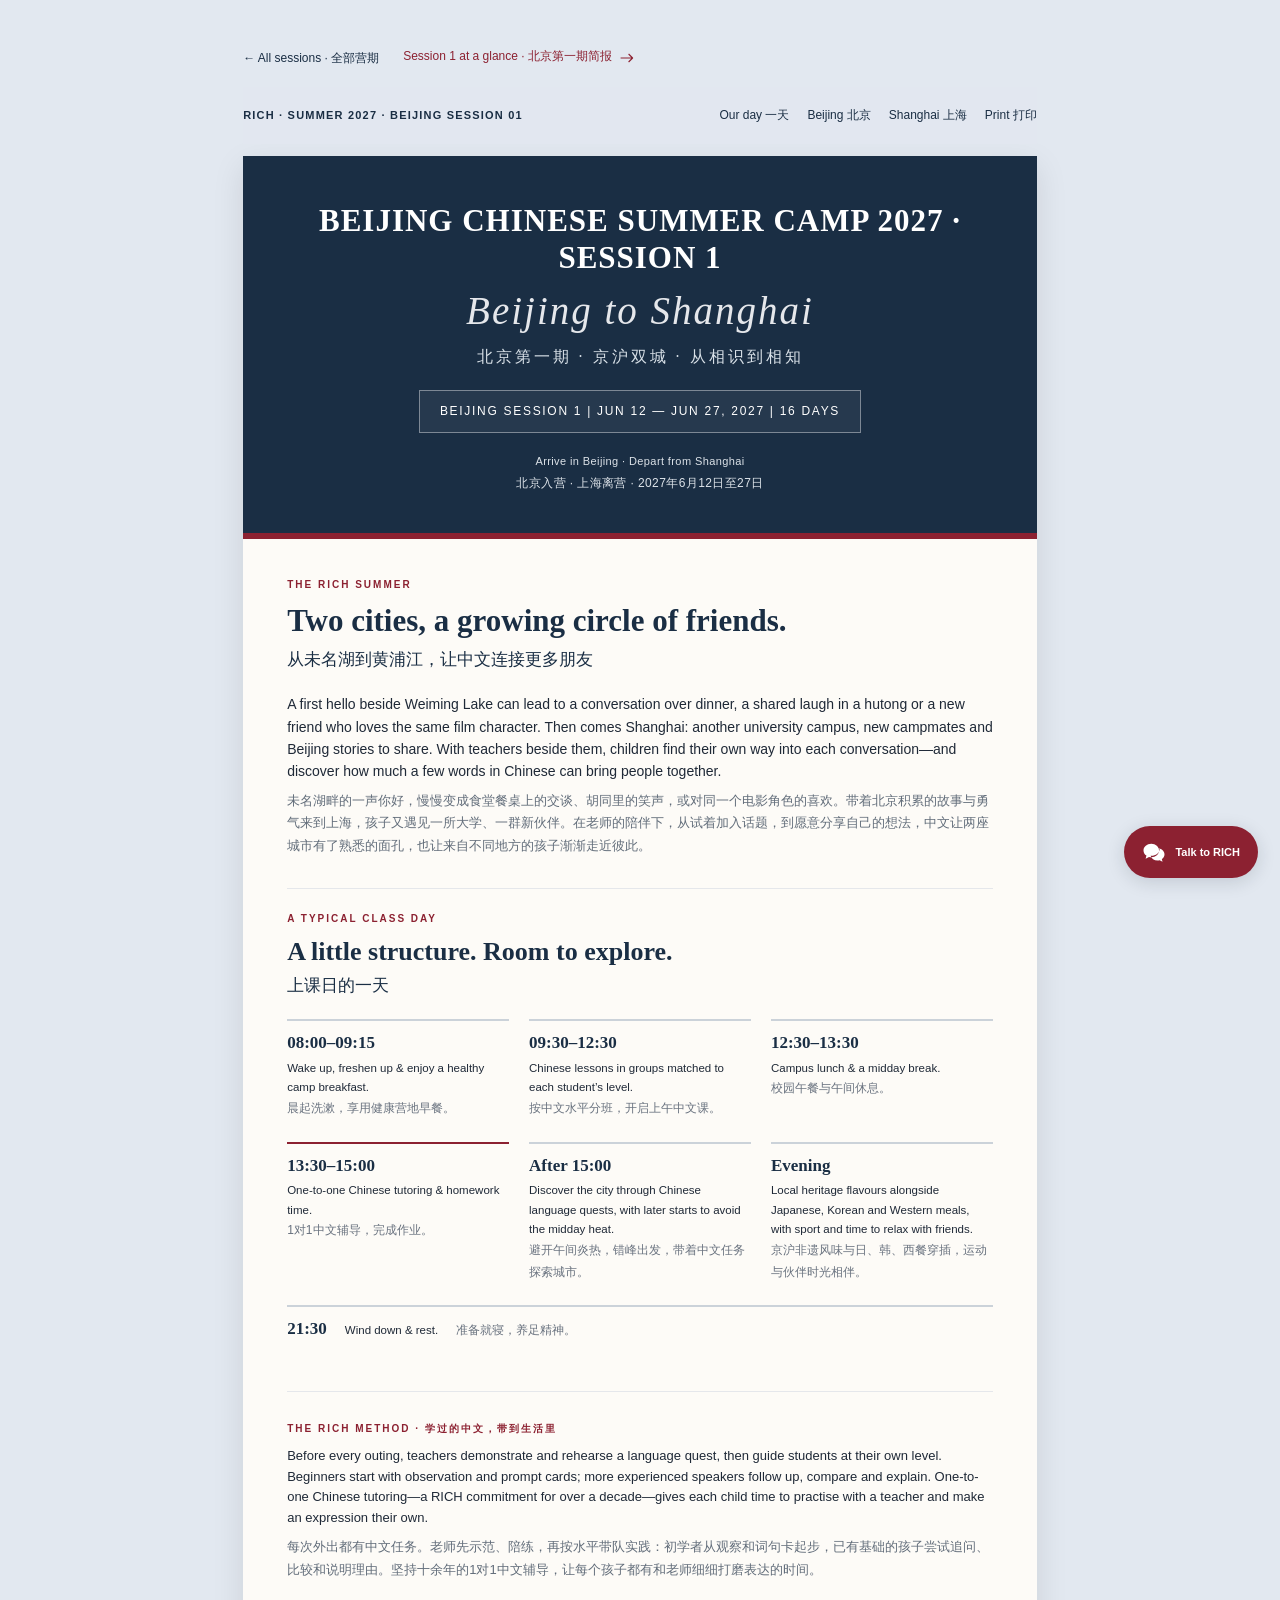
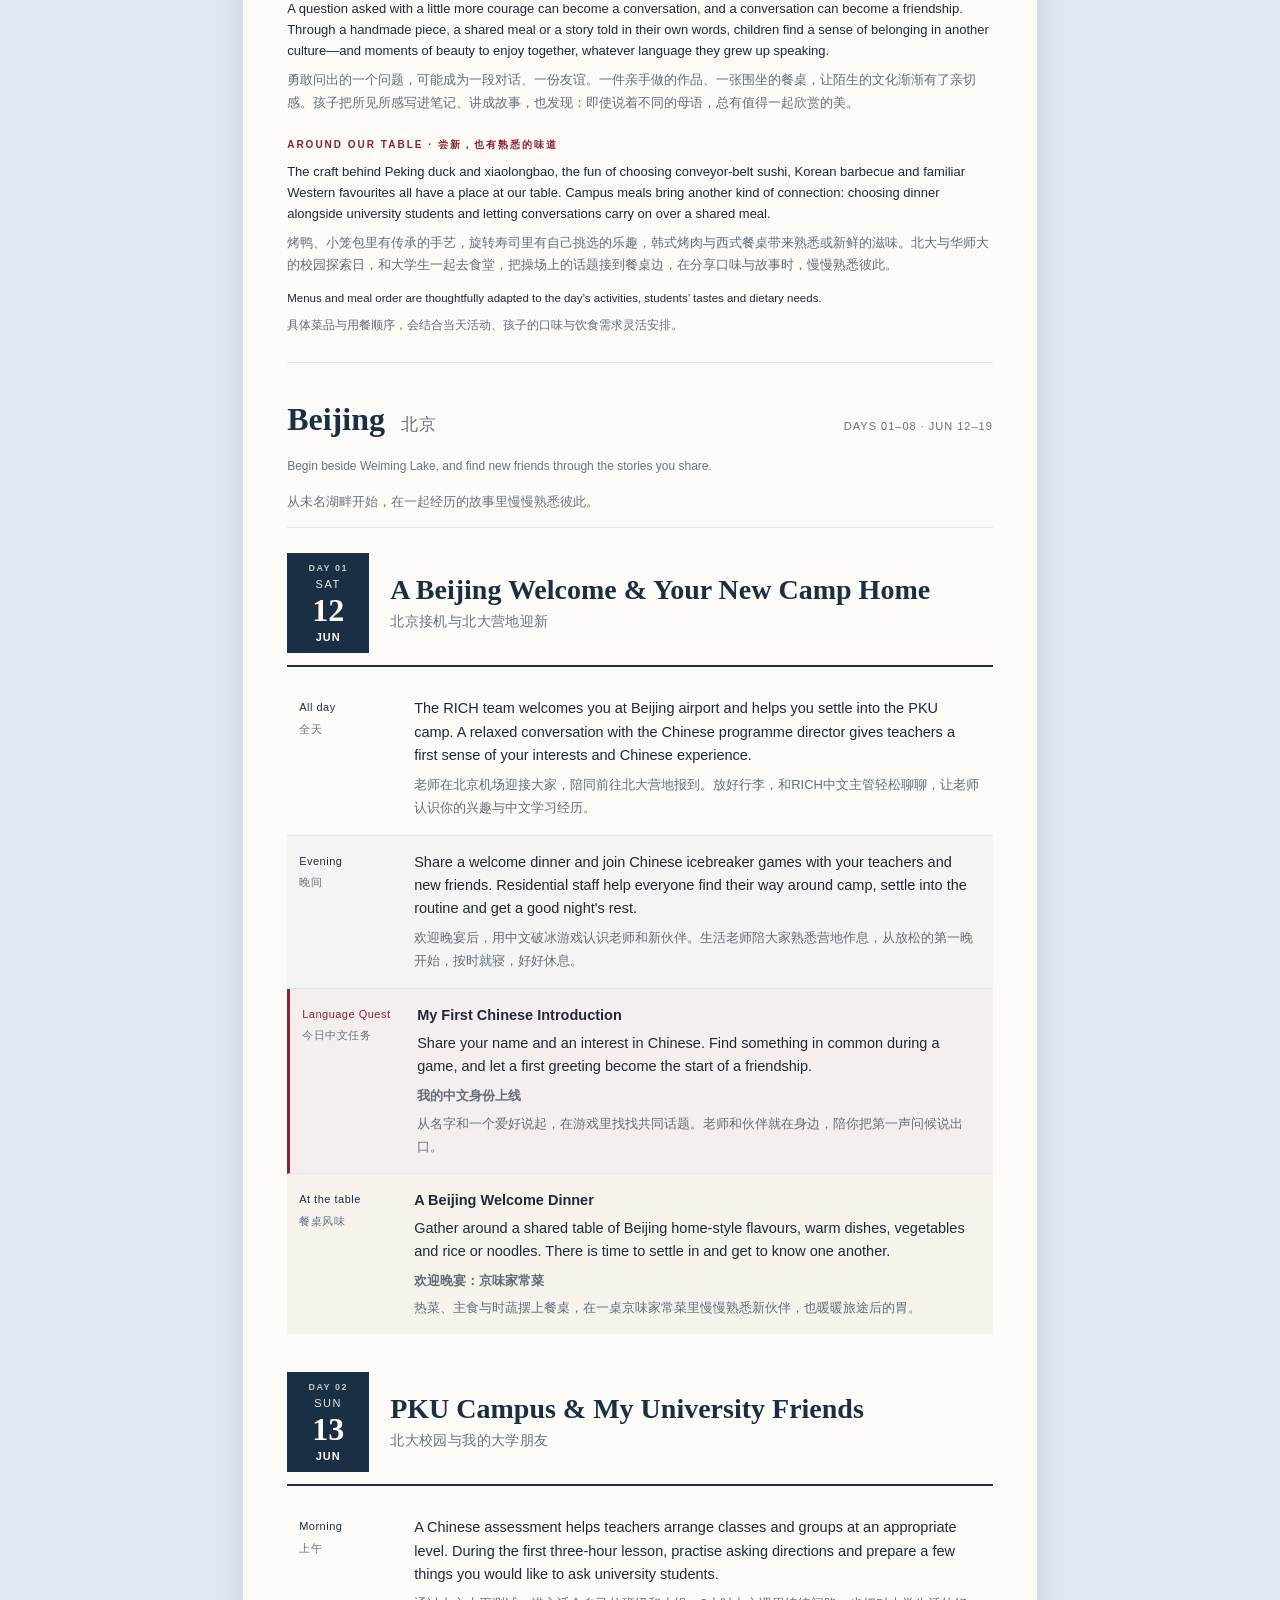
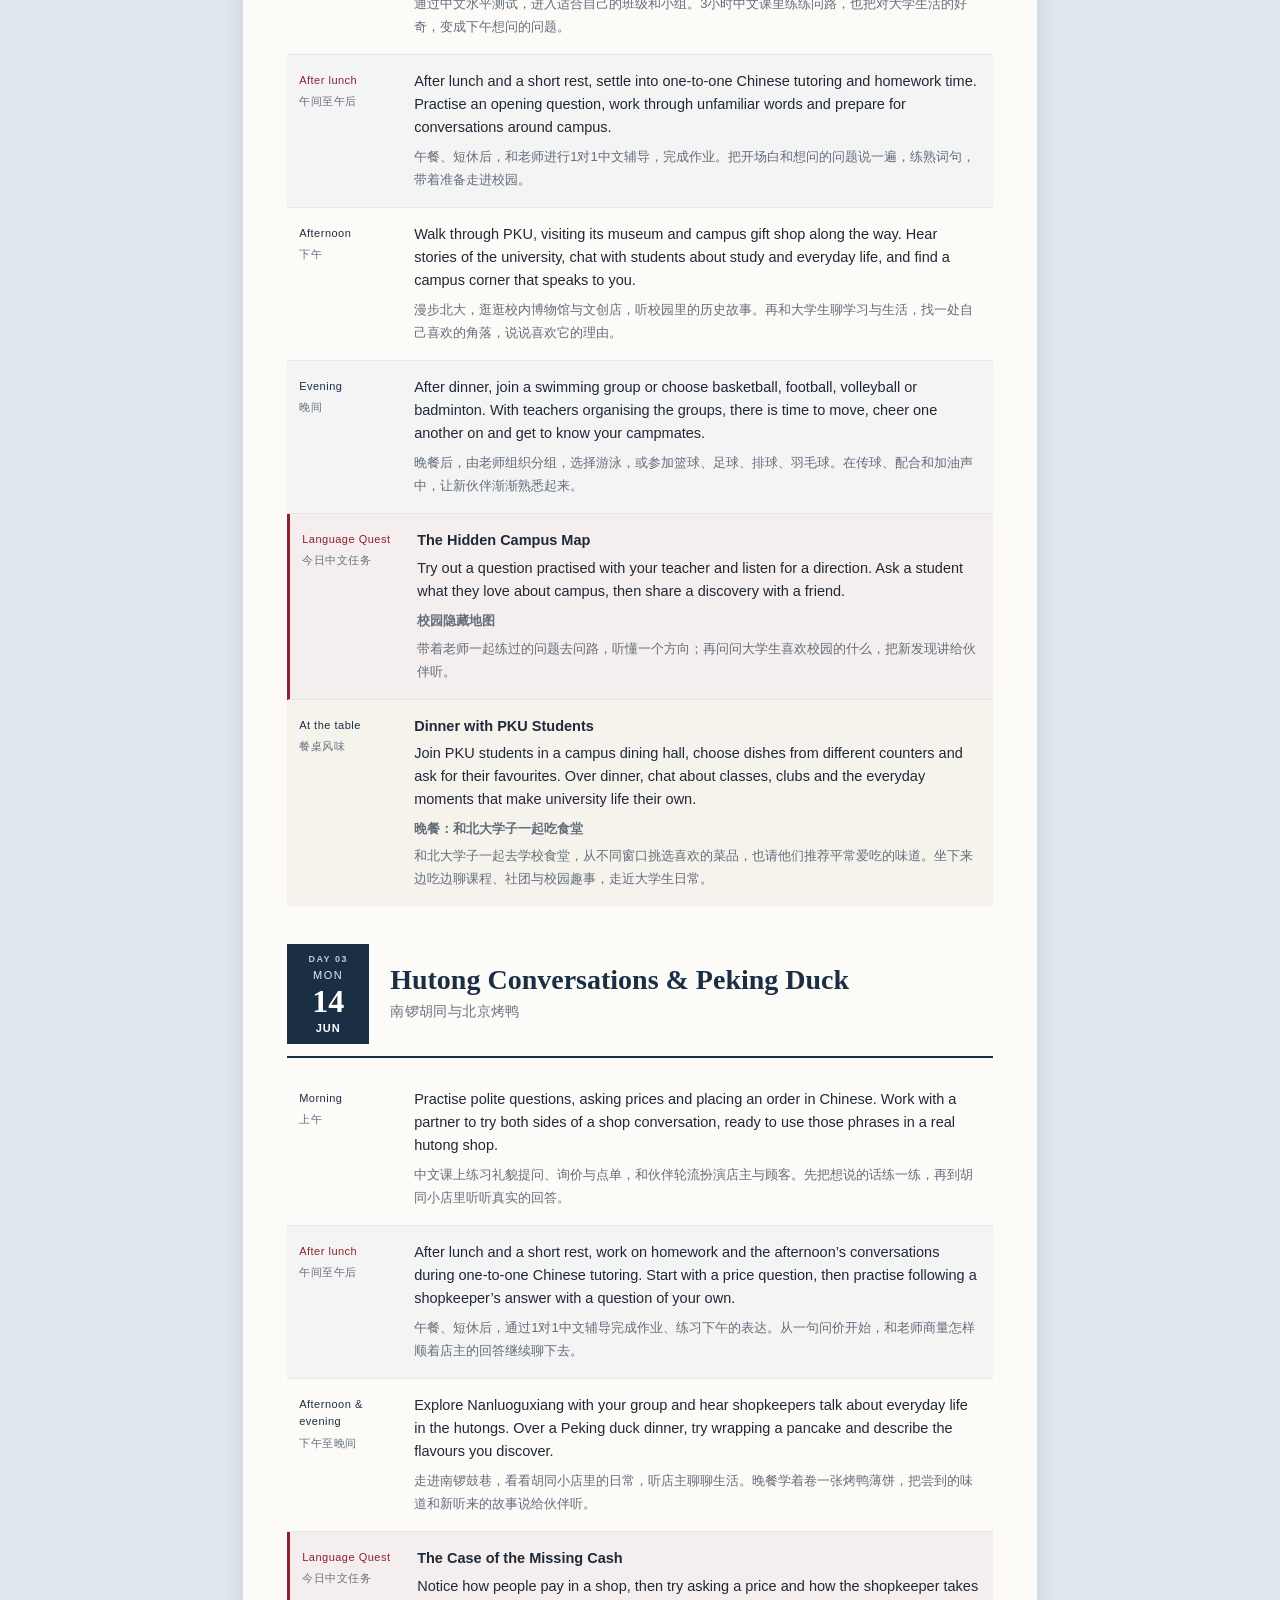
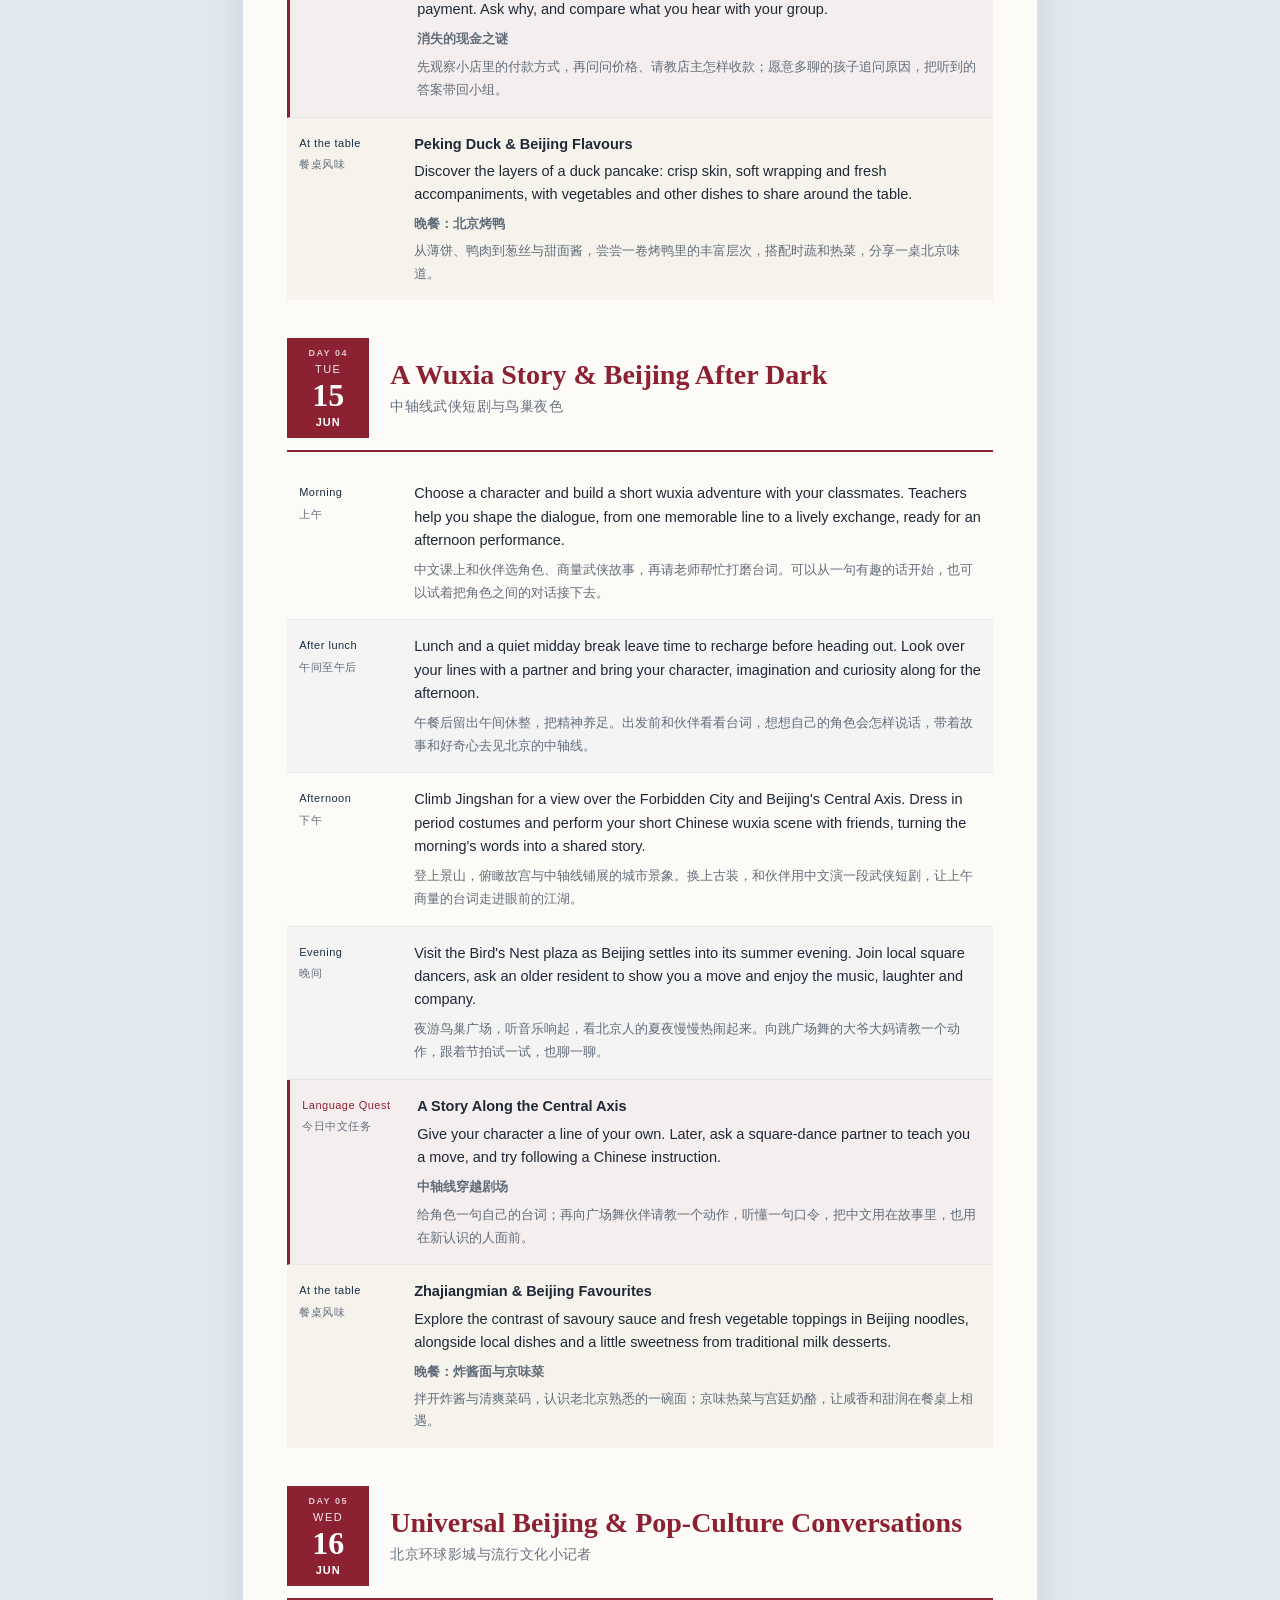
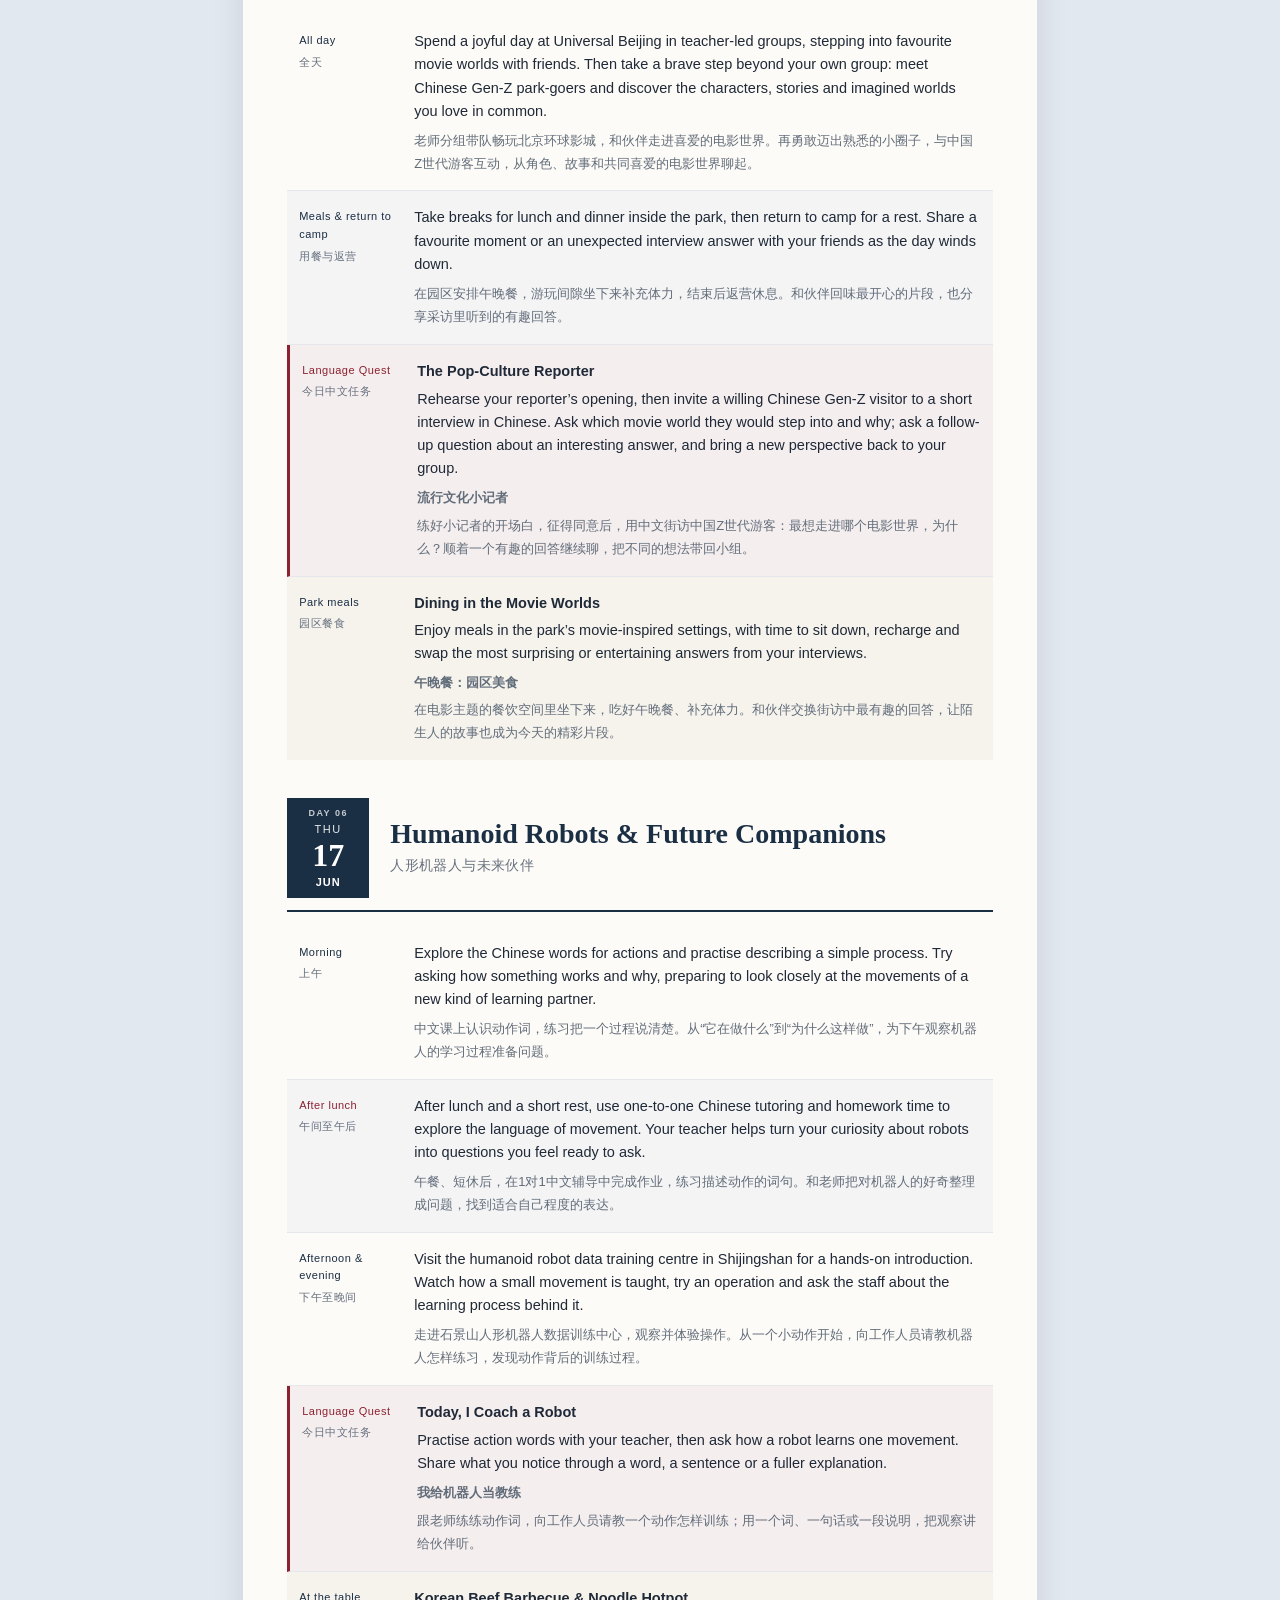
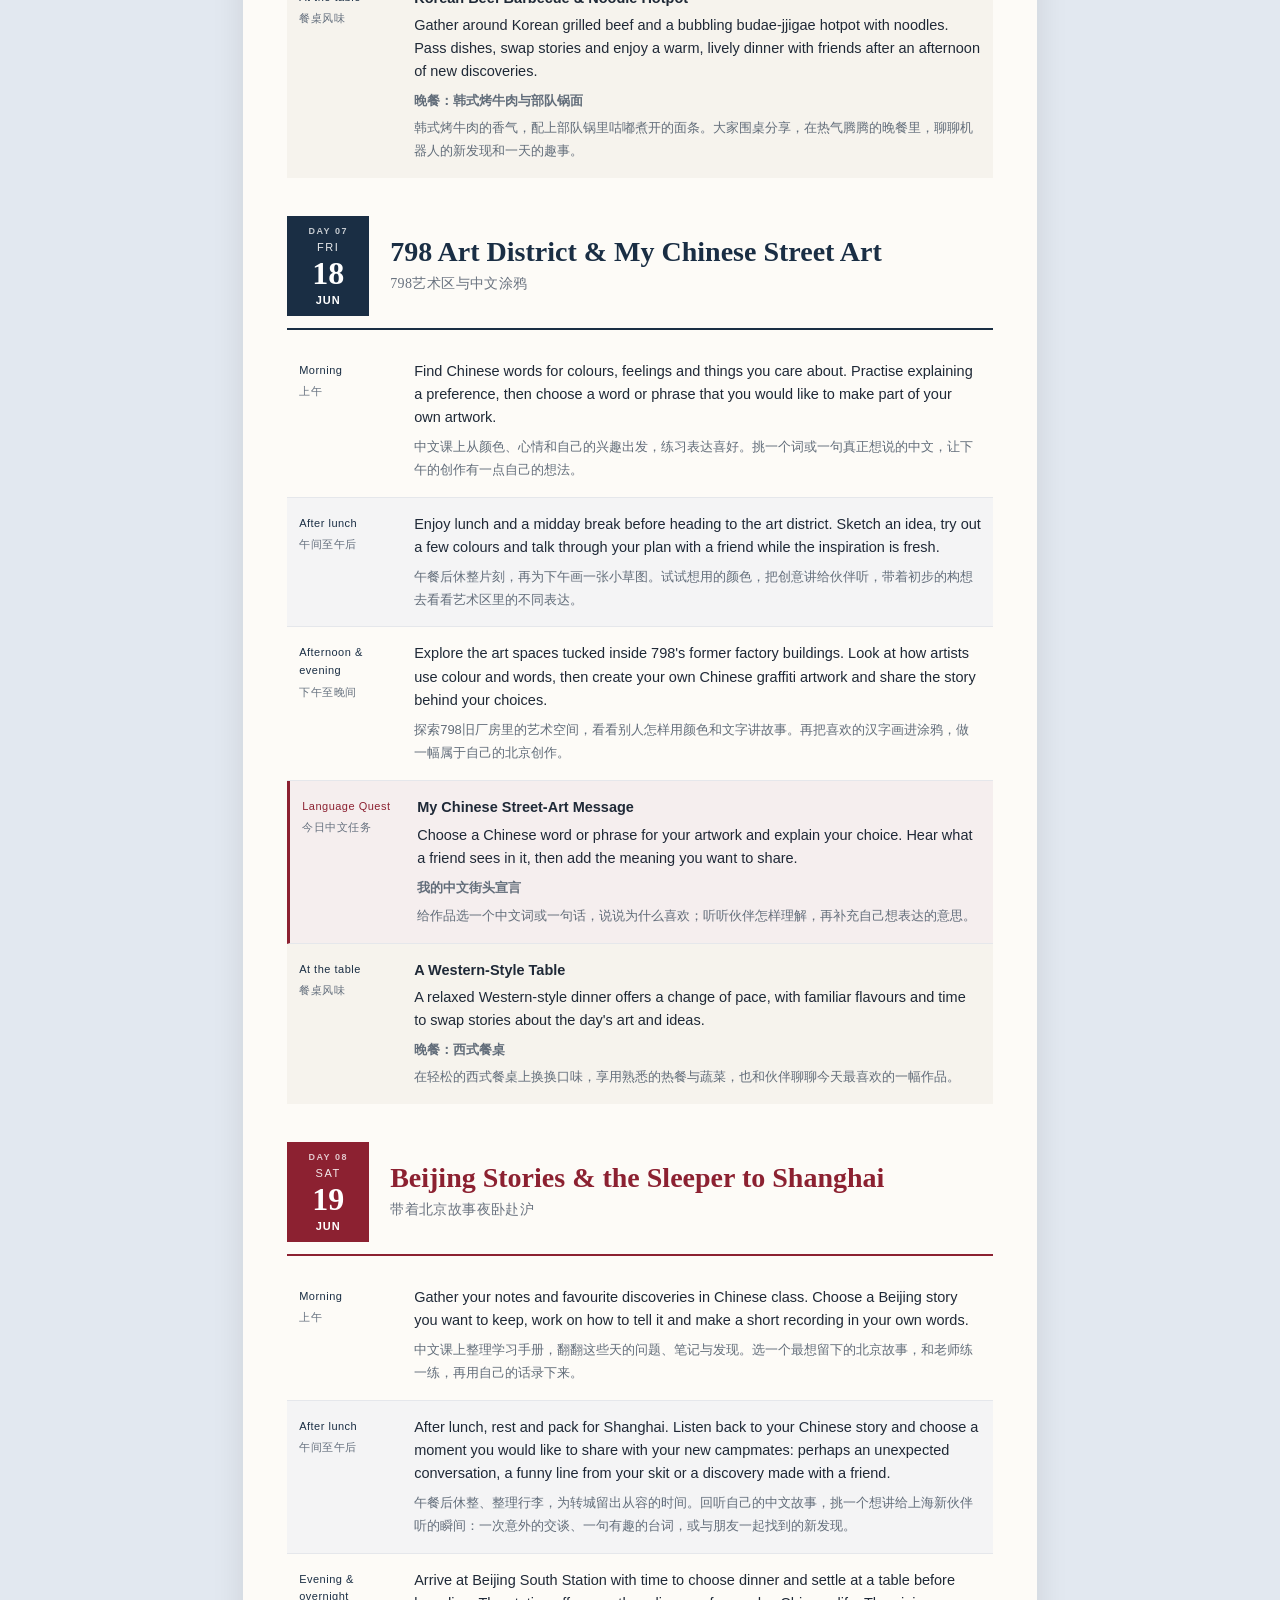
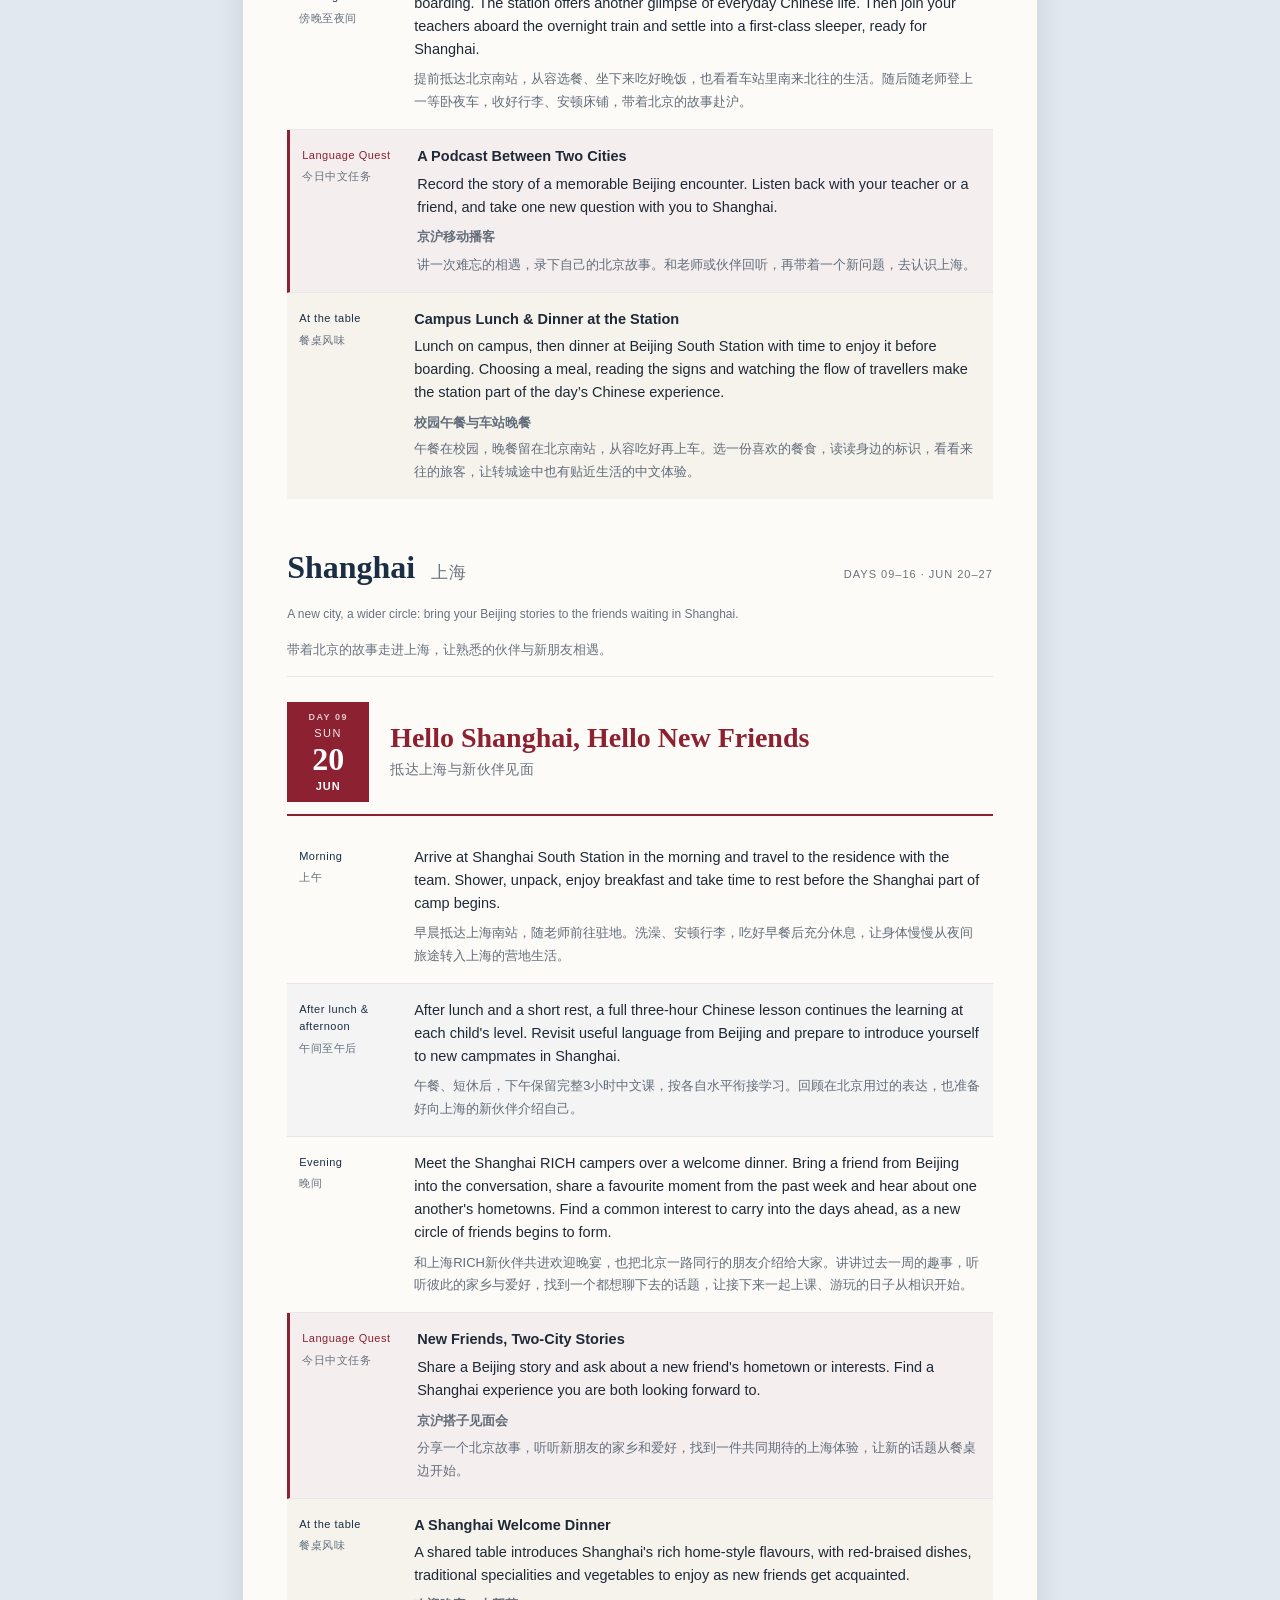
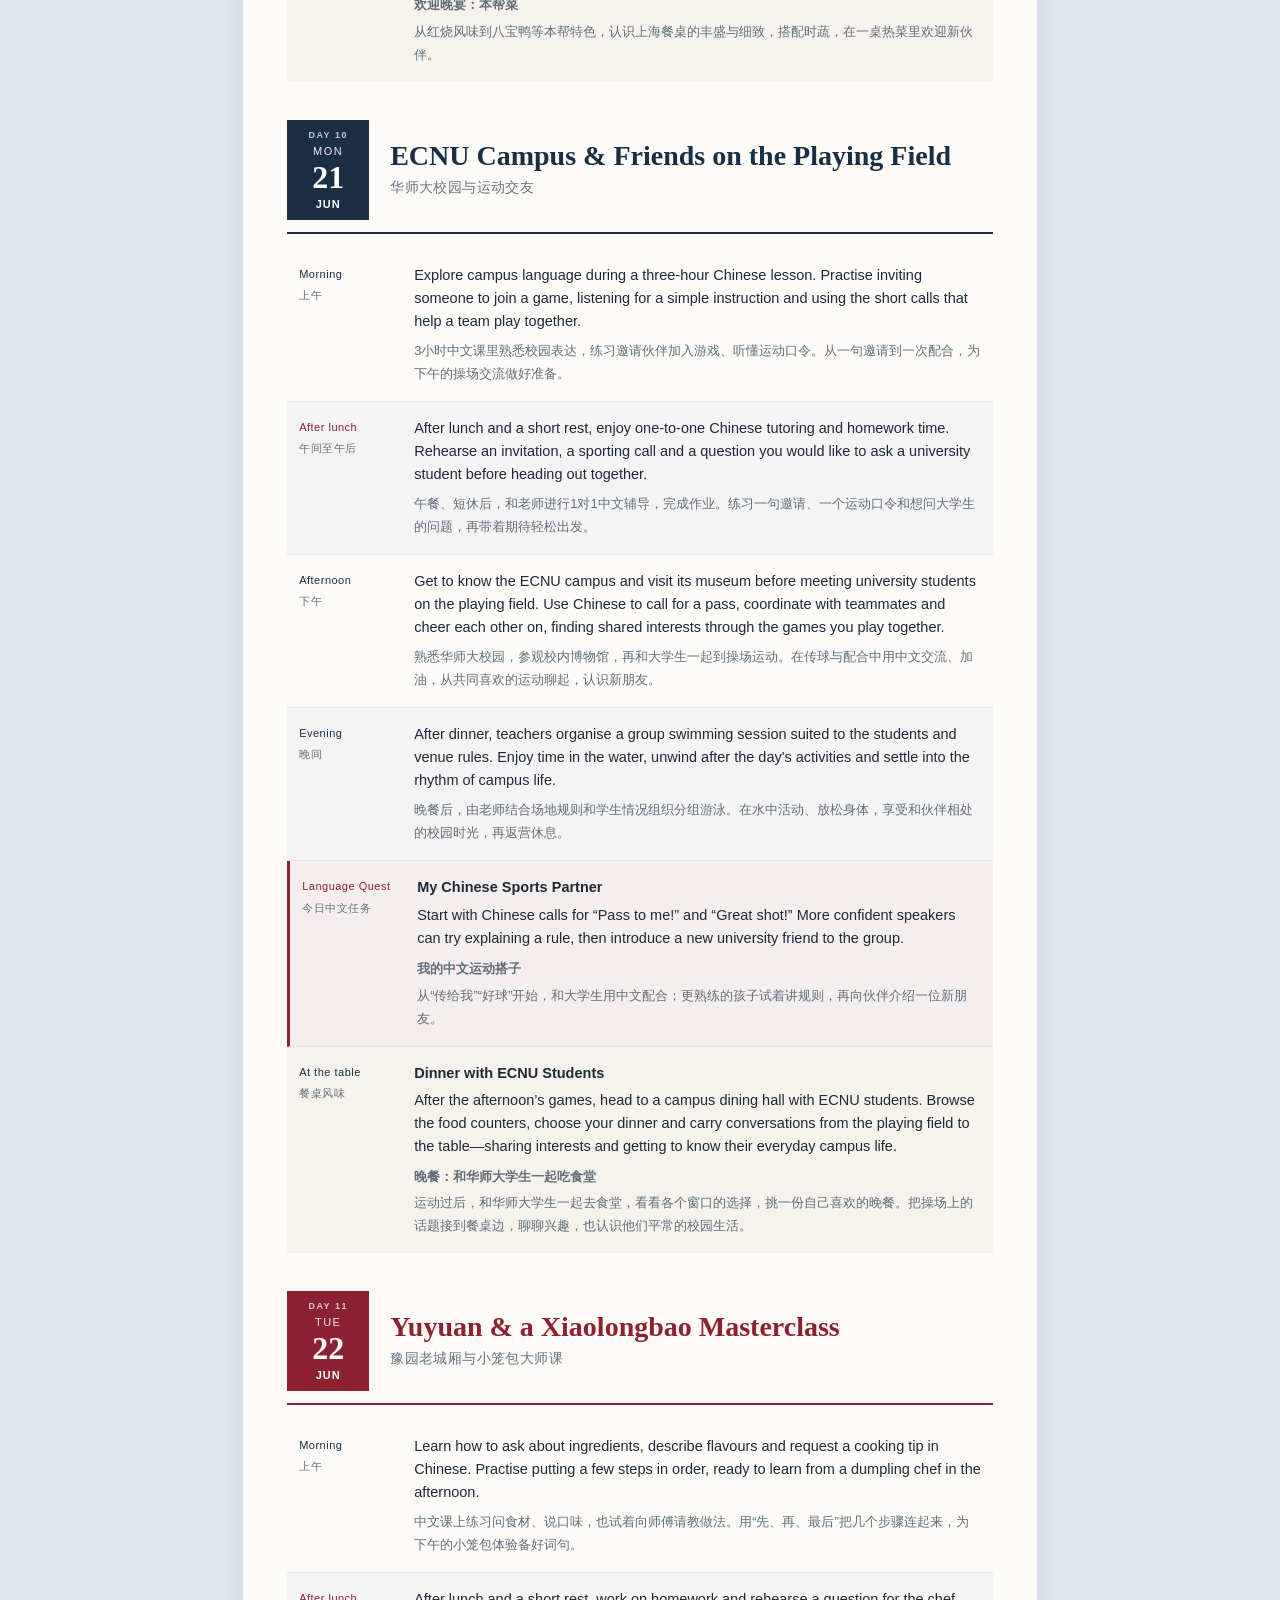
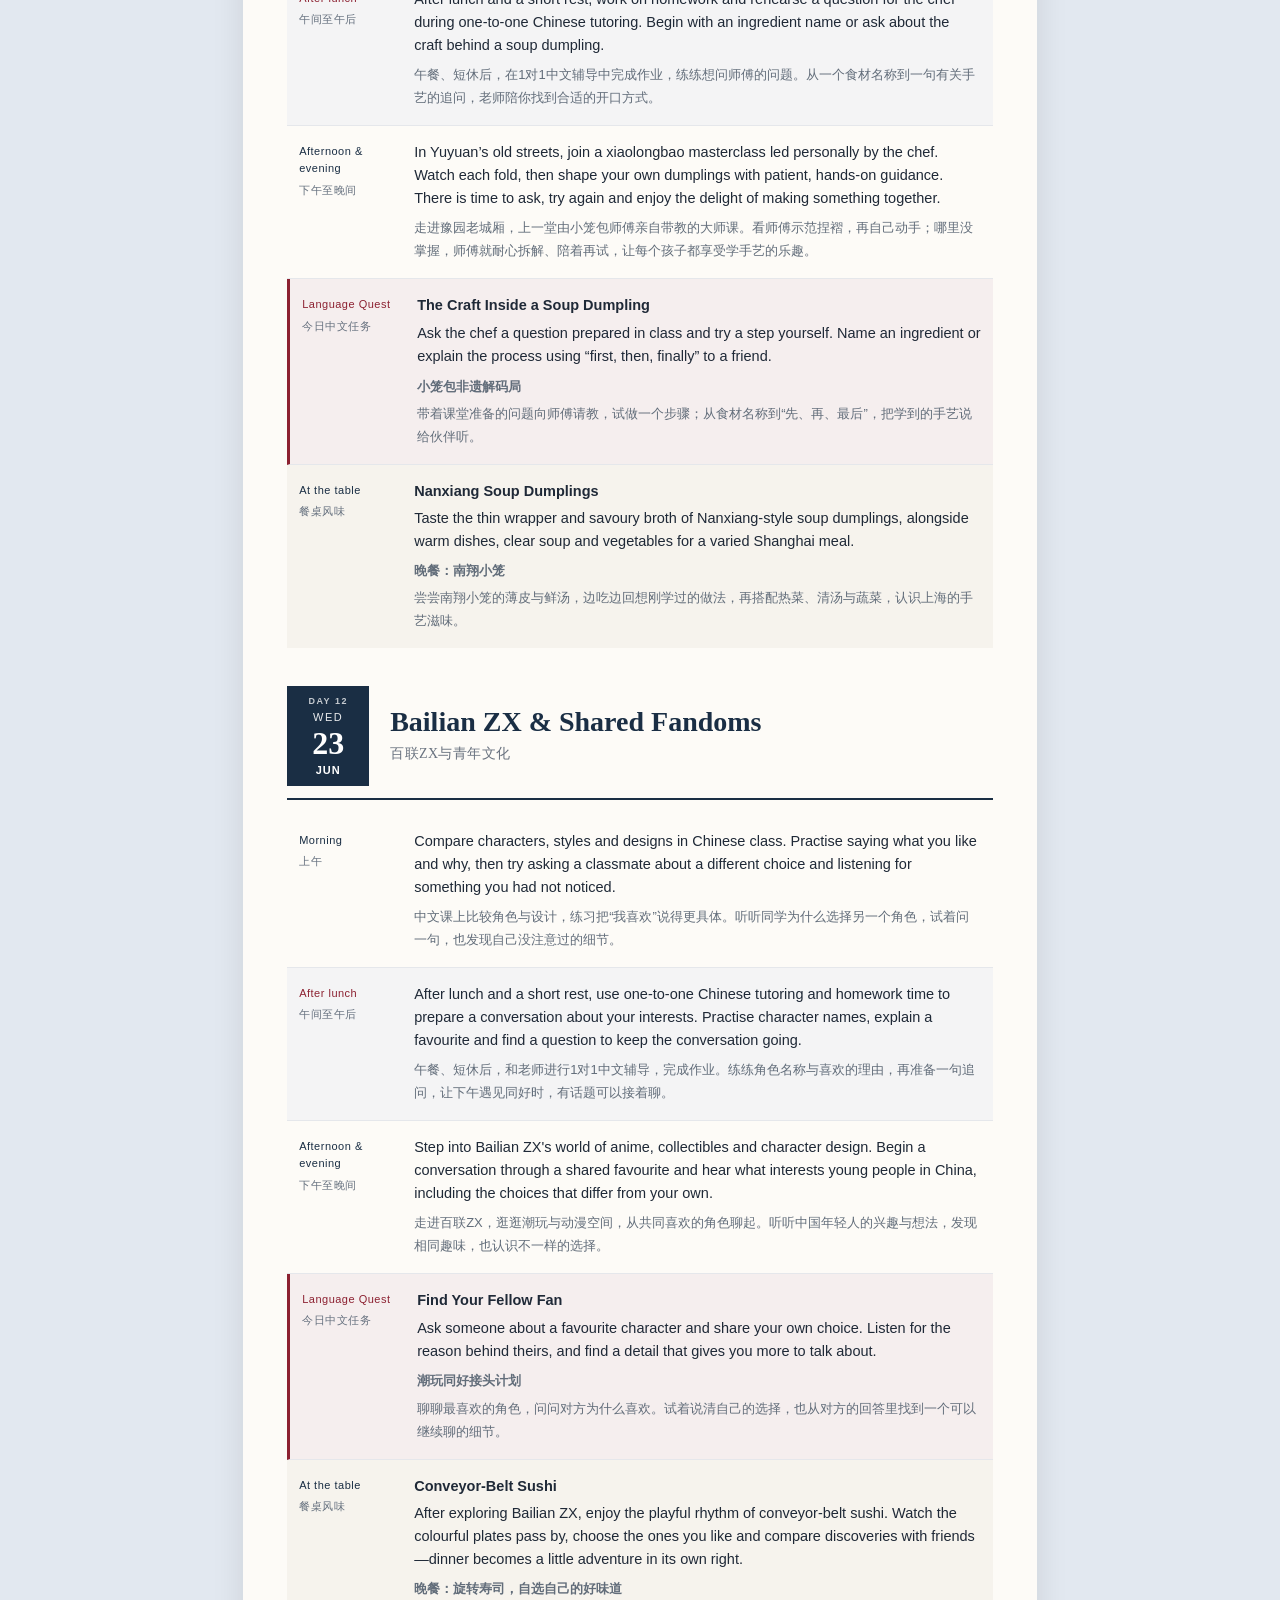
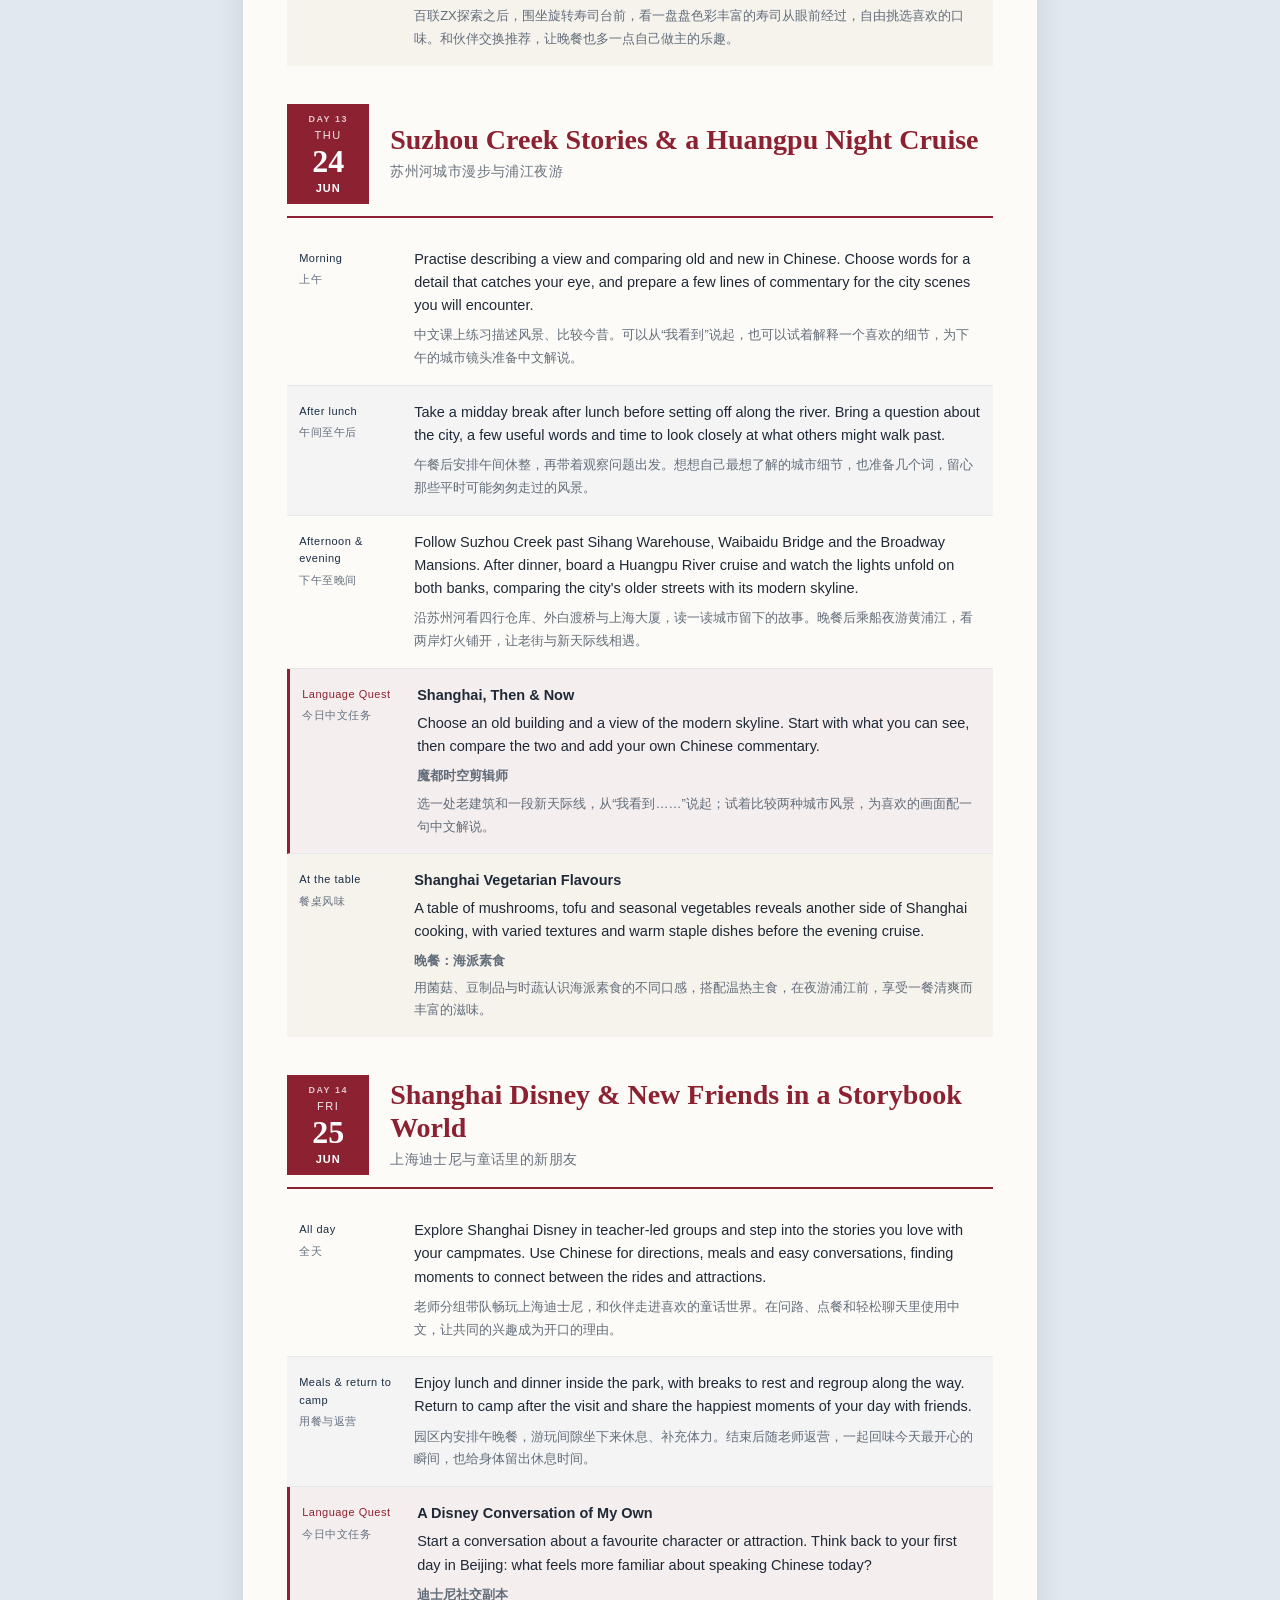
==== commit ab5a869b: "Fix brief hover links and unify self-hosted Chinese font loading Keep the brief link red without a p" ====
--- a/beijing-s1.html
+++ b/beijing-s1.html
@@ -21,7 +21,9 @@
 <meta property="og:type" content="website"><meta property="og:title" content="Beijing Chinese Summer Camp 2027 · Session 1 | RICH 北京中文夏令营">
 <meta property="og:description" content="12–27 June 2027: RICH Beijing Session 1, a 16-day Chinese summer camp with lessons and a journey to Shanghai. 北京第一期：北京至上海，查看每日行程、营费与报名流程。">
 
-<link rel="stylesheet" href="assets/search-20261016/fonts.css">
+<link rel="preload" as="font" type="font/woff2" href="https://www.richcamps.com/assets/fonts/rich-zh-20261027/NotoSansSC-critical.woff2" crossorigin>
+<link rel="preload" as="font" type="font/woff2" href="https://www.richcamps.com/assets/fonts/rich-zh-20261027/NotoSerifSC-critical.woff2" crossorigin>
+<link rel="stylesheet" href="https://www.richcamps.com/assets/fonts/rich-zh-20261027/itinerary.css">
 <link rel="stylesheet" href="assets/optimized-20261013/beijing-s1.css"><link rel="stylesheet" href="assets/beijing-s1-20261013/contact-v2.css">
 <link rel="canonical" href="https://www.richcamps.com/itineraries/2027/beijing-s1.html"><meta property="og:url" content="https://www.richcamps.com/itineraries/2027/beijing-s1.html"><meta property="og:site_name" content="RICH Chinese Summer Camp"><meta name="twitter:card" content="summary"><script type="application/ld+json">{"@context":"https://schema.org","@graph":[{"@type":"Organization","@id":"https://www.richcamps.com/#organization","name":"RICH Chinese Summer Camp","url":"https://www.richcamps.com/"},{"@type":"WebSite","@id":"https://www.richcamps.com/#website","url":"https://www.richcamps.com/","name":"RICH Chinese Summer Camp","inLanguage":["en","zh-CN"],"publisher":{"@id":"https://www.richcamps.com/#organization"}},{"@type":"WebPage","@id":"https://www.richcamps.com/itineraries/2027/beijing-s1.html#webpage","url":"https://www.richcamps.com/itineraries/2027/beijing-s1.html","name":"Beijing Chinese Summer Camp 2027 · Session 1 | RICH 北京中文夏令营","description":"12–27 June 2027: RICH Beijing Session 1, a 16-day Chinese summer camp with lessons and a journey to Shanghai. 北京第一期：北京至上海，查看每日行程、营费与报名流程。","inLanguage":["en","zh-CN"],"isPartOf":{"@id":"https://www.richcamps.com/#website"},"publisher":{"@id":"https://www.richcamps.com/#organization"},"dateModified":"2026-10-23","breadcrumb":{"@id":"https://www.richcamps.com/itineraries/2027/beijing-s1.html#breadcrumb"},"spatialCoverage":[{"@type":"Place","name":"Beijing"},{"@type":"Place","name":"Shanghai"}],"temporalCoverage":"2027-06-12/2027-06-27","relatedLink":["https://www.richcamps.com/beijing.html#fees","https://www.richcamps.com/zh/beijing.html#fees","https://www.richcamps.com/apply.html","https://www.richcamps.com/zh/apply.html"]},{"@type":"BreadcrumbList","@id":"https://www.richcamps.com/itineraries/2027/beijing-s1.html#breadcrumb","itemListElement":[{"@type":"ListItem","position":1,"name":"RICH","item":"https://www.richcamps.com/"},{"@type":"ListItem","position":2,"name":"2027 itineraries","item":"https://www.richcamps.com/itineraries/2027/"},{"@type":"ListItem","position":3,"name":"Beijing Chinese Summer Camp 2027 · Session 1 | RICH 北京中文夏令营","item":"https://www.richcamps.com/itineraries/2027/beijing-s1.html"}]}]}</script><meta name="twitter:title" content="Beijing Chinese Summer Camp 2027 · Session 1 | RICH 北京中文夏令营"><meta name="twitter:description" content="12–27 June 2027: RICH Beijing Session 1, a 16-day Chinese summer camp with lessons and a journey to Shanghai. 北京第一期：北京至上海，查看每日行程、营费与报名流程。">
 <script defer src="/itineraries/2027/assets/rich-measurement-20261024.js"></script>
@@ -66,8 +68,12 @@
 .brief-go{line-height:1}.brief-go .brief-arrow{width:16px;height:16px}
 .brief-hint .brief-arrow{margin-left:4px}
 .hub-return .brief-trigger:hover{ text-decoration:none }
-.hub-return .brief-trigger>span{border-bottom:1px solid currentColor;padding-bottom:2px;text-decoration:none}
+.hub-return .brief-trigger>span{border-bottom:1px solid transparent;padding-bottom:2px;text-decoration:none}
 .hub-return .brief-trigger span[lang]{margin-left:0;text-decoration:none}
+.hub-return .brief-trigger>span{font-family:inherit}
+.hub-return .brief-trigger span[lang]{font-family:var(--font-sans-zh)}
+@media(hover:hover){.hub-return .brief-trigger:hover>span{border-bottom-color:currentColor}}
+.hub-return .brief-trigger:focus-visible>span{border-bottom-color:currentColor}
 #brief-title:focus{outline:none}
 .brief-toolbar{background:#fdfbf7}
 </style></head><body>
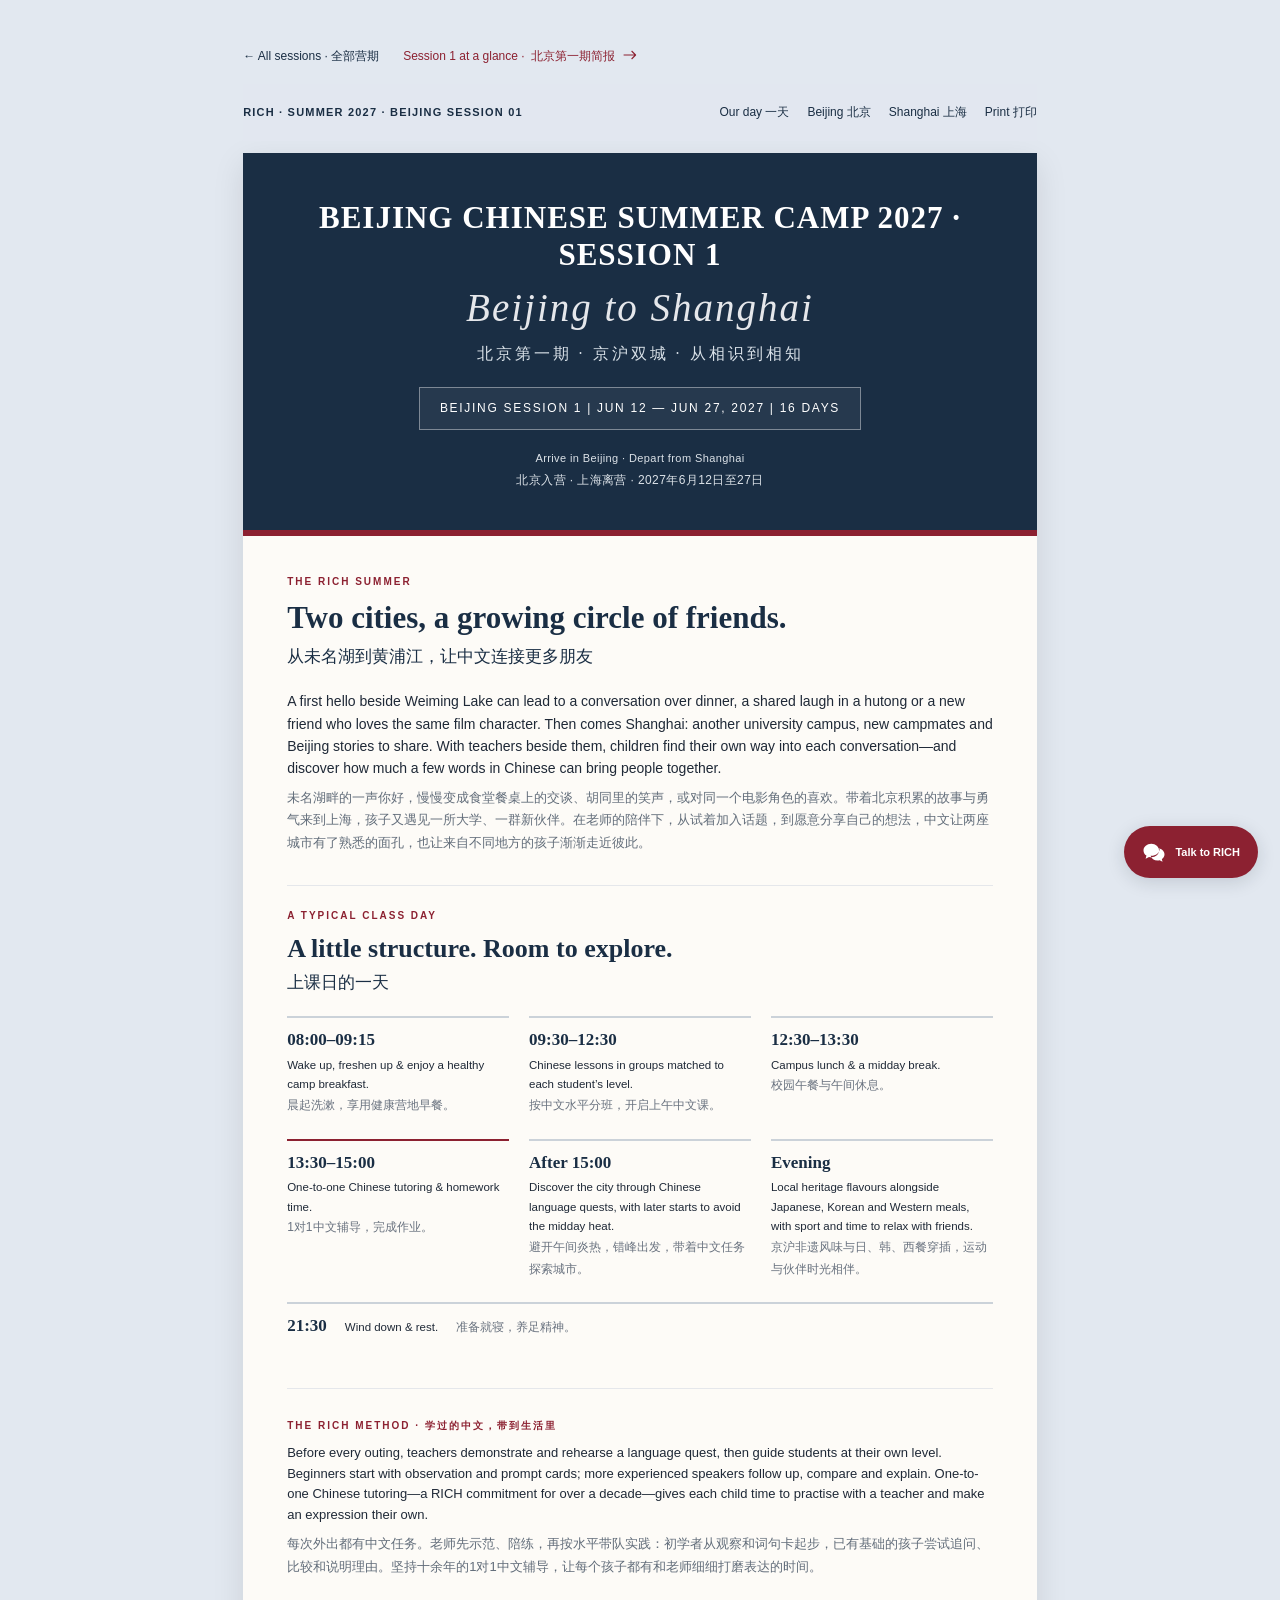
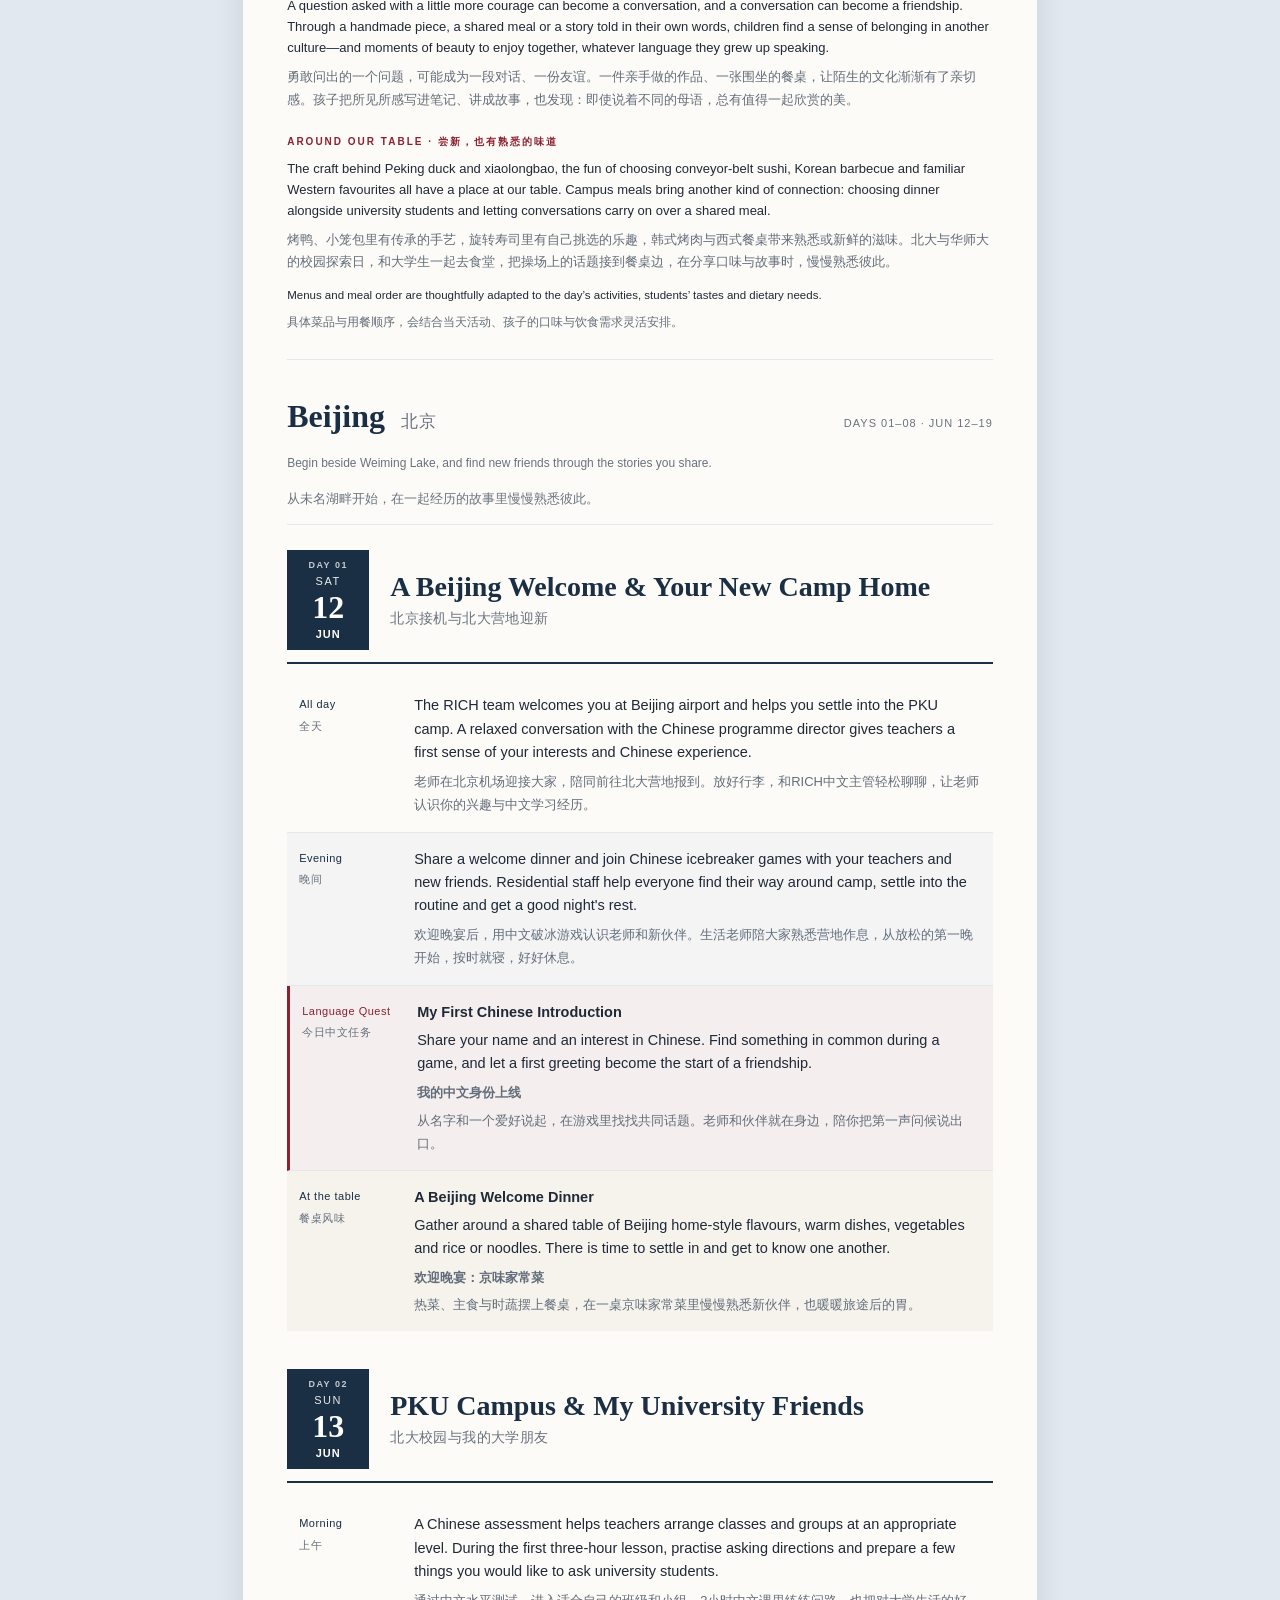
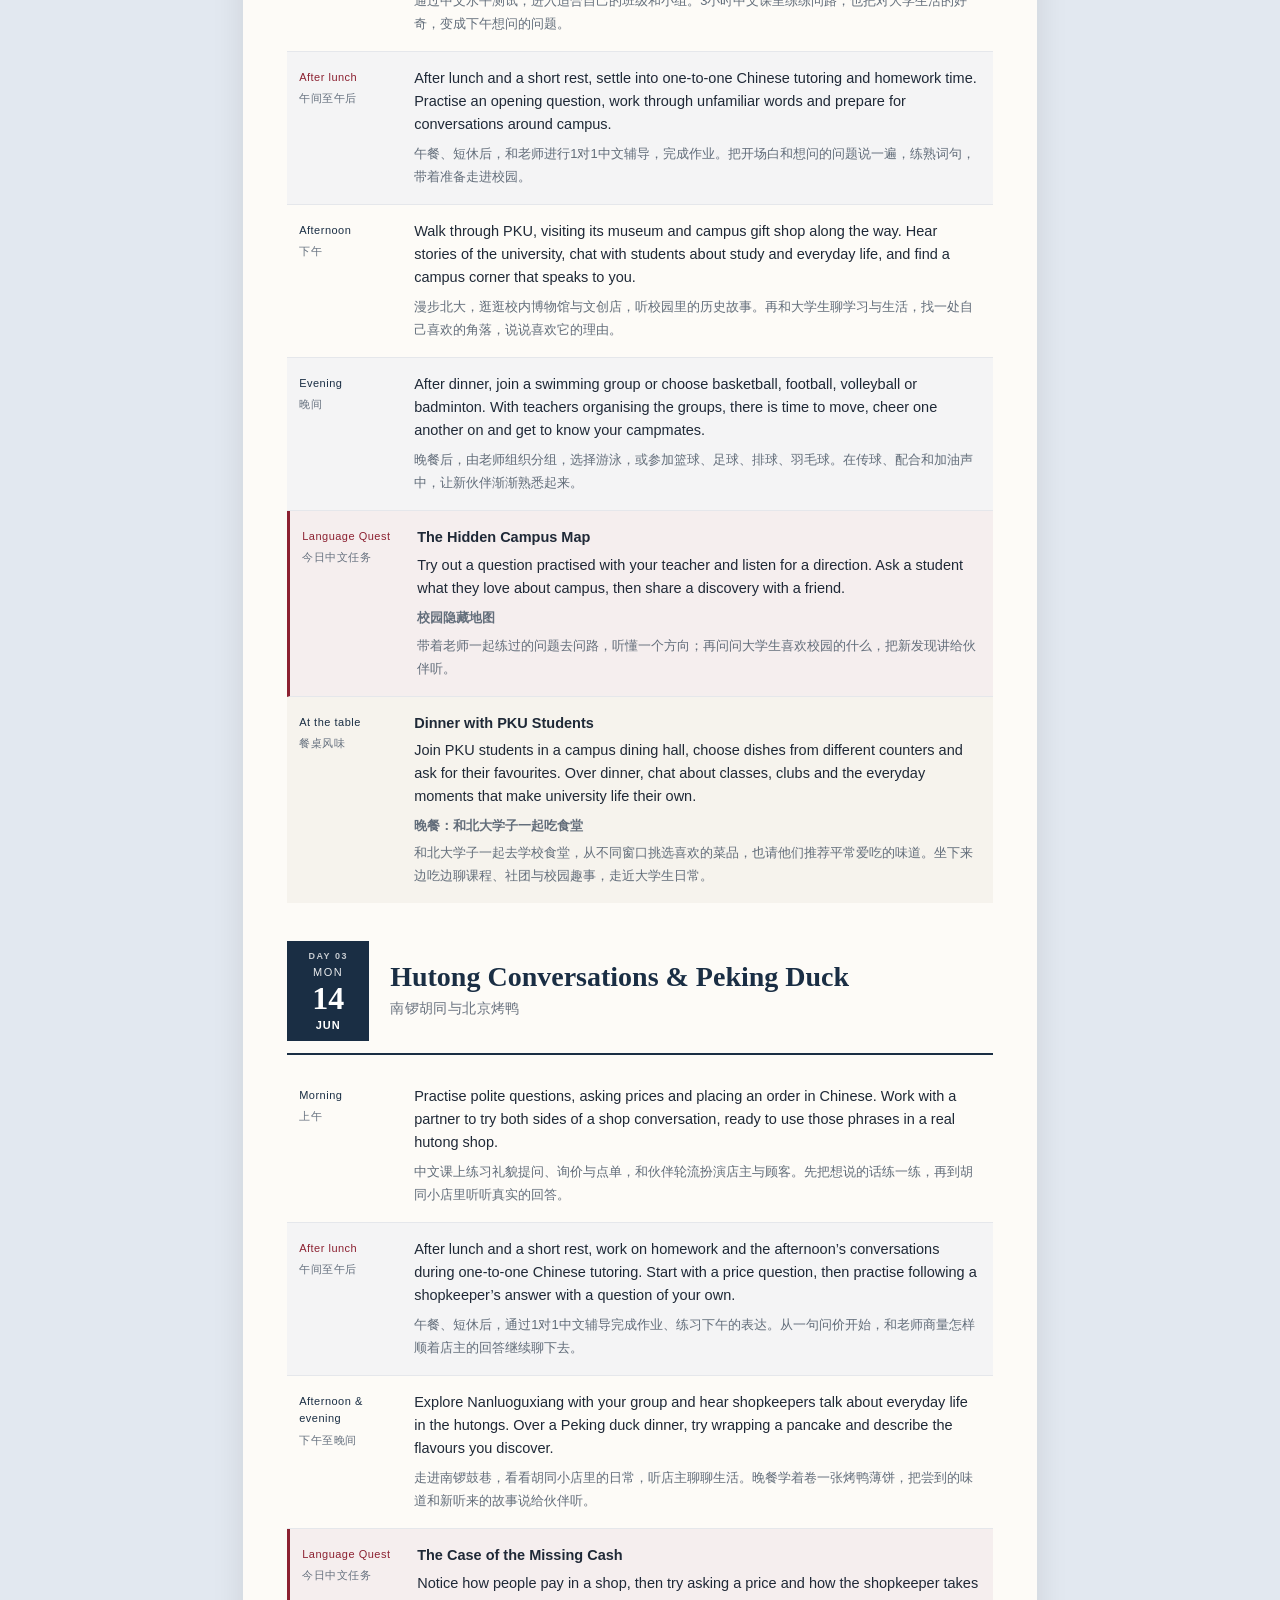
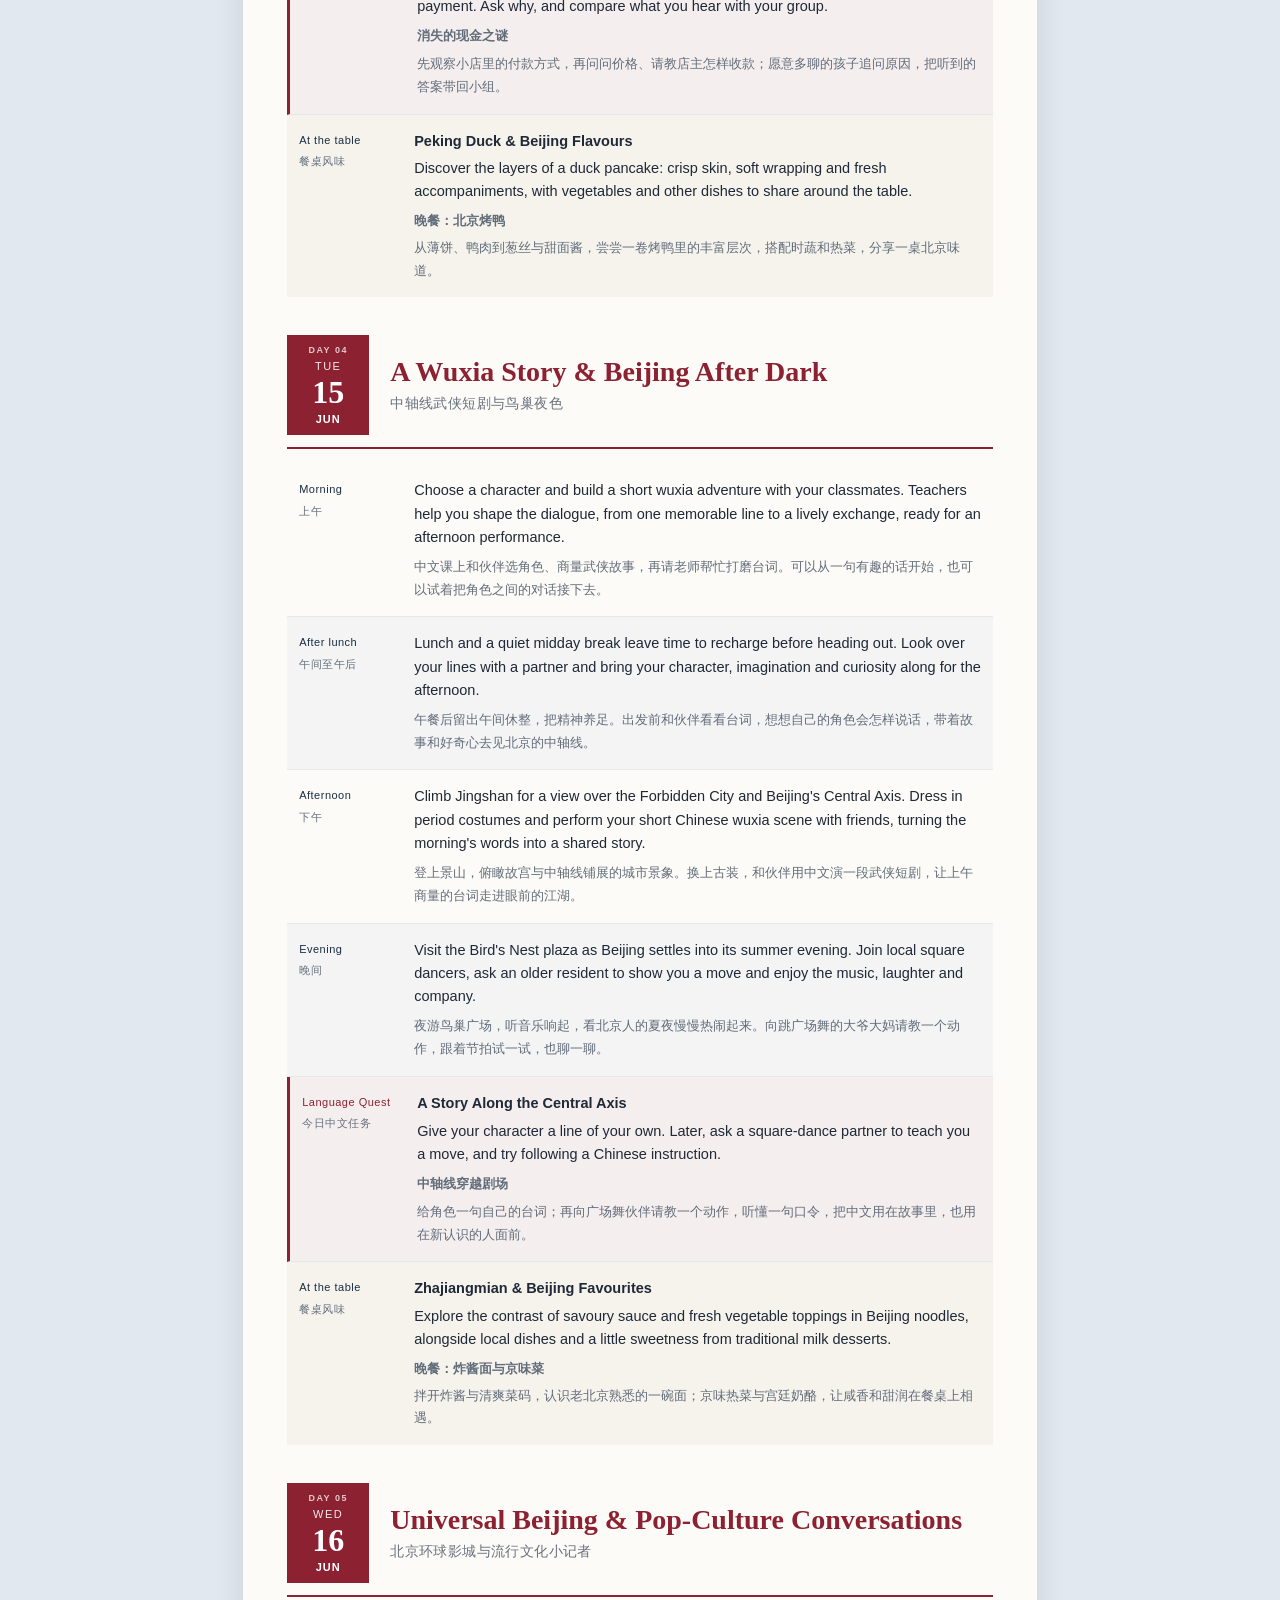
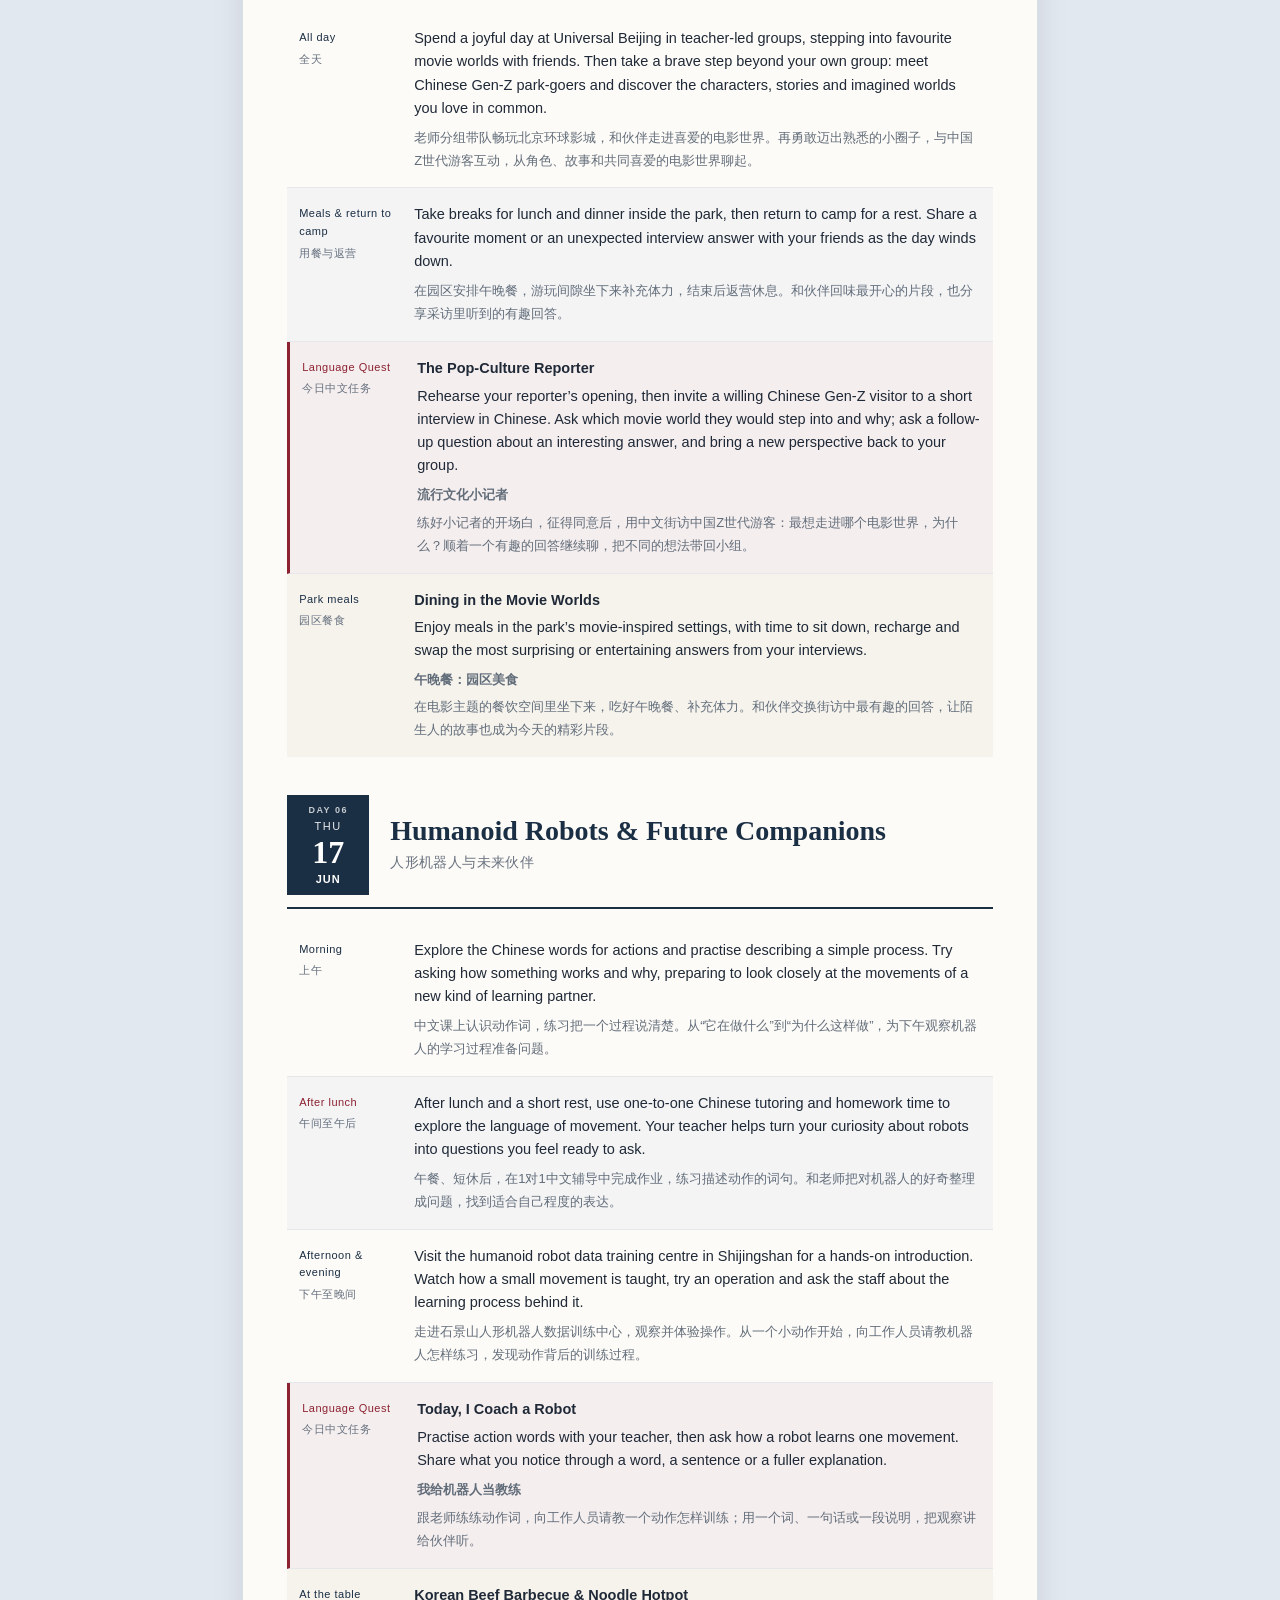
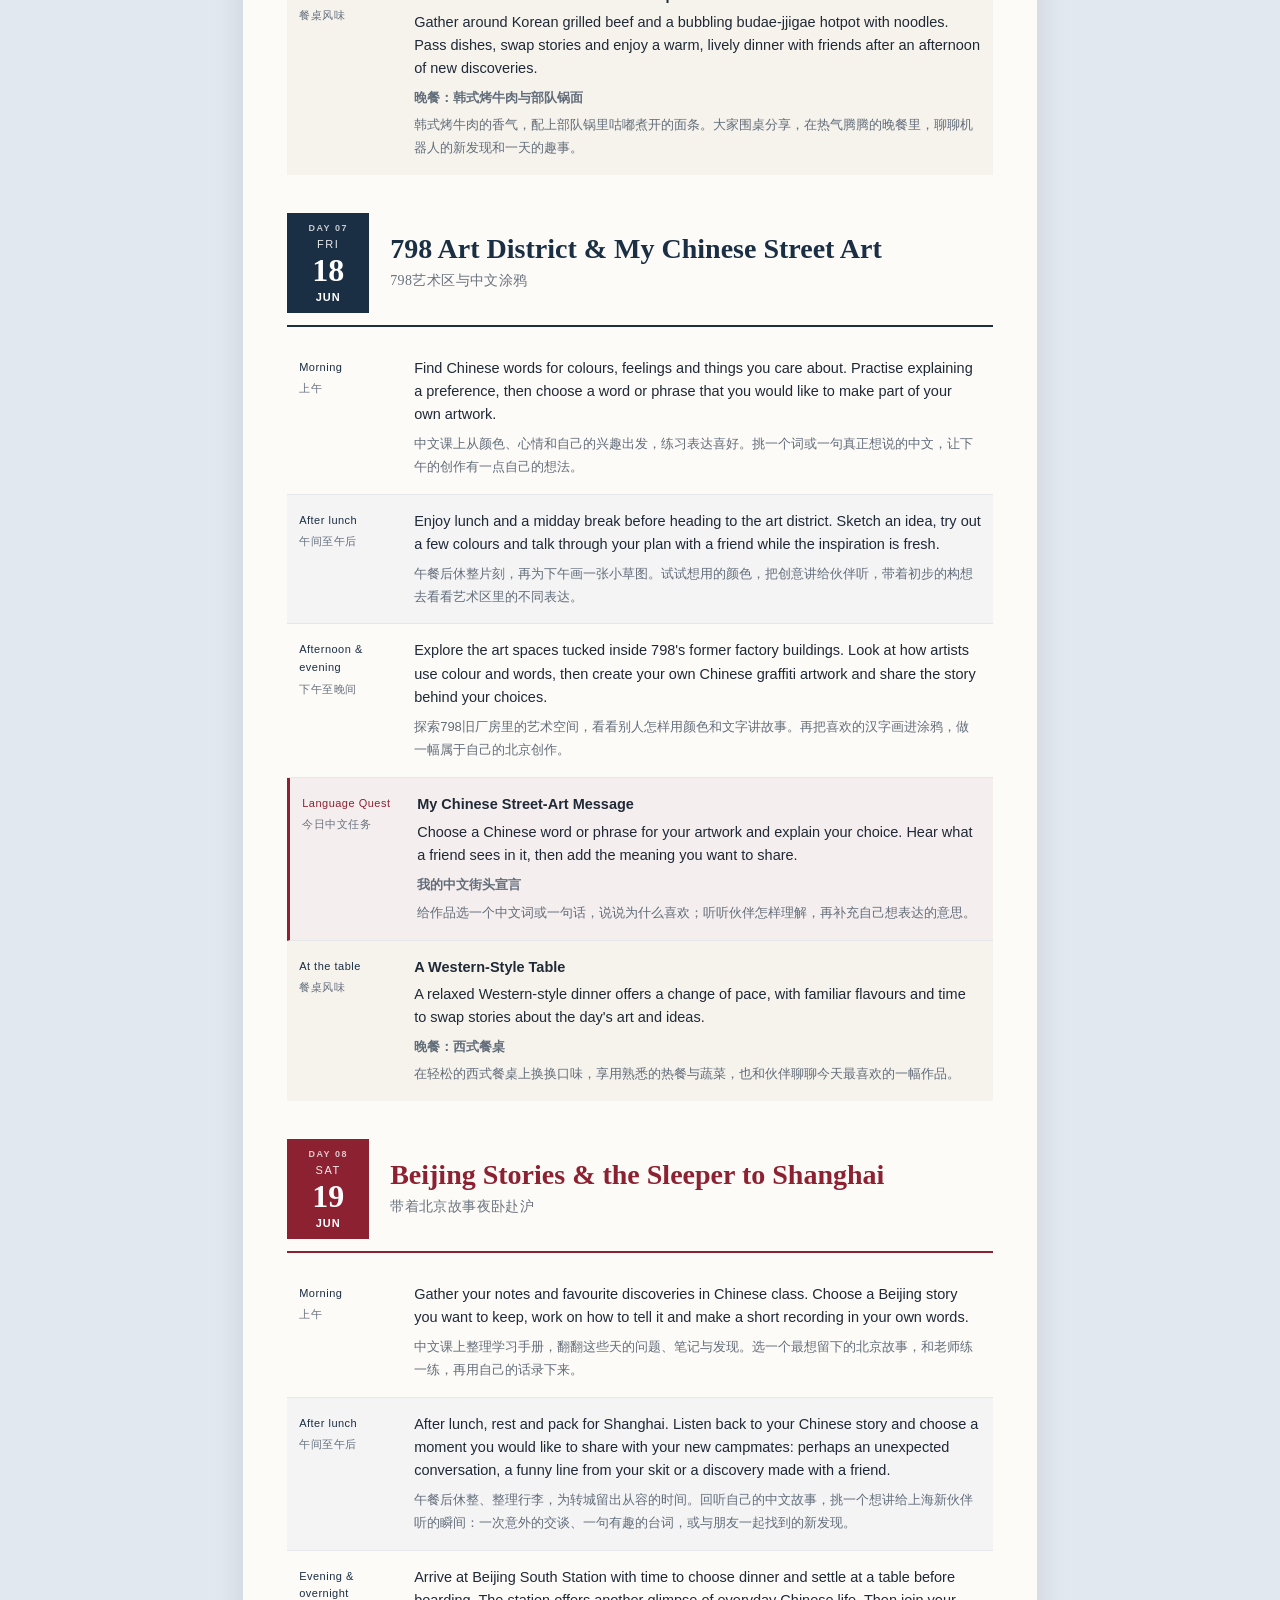
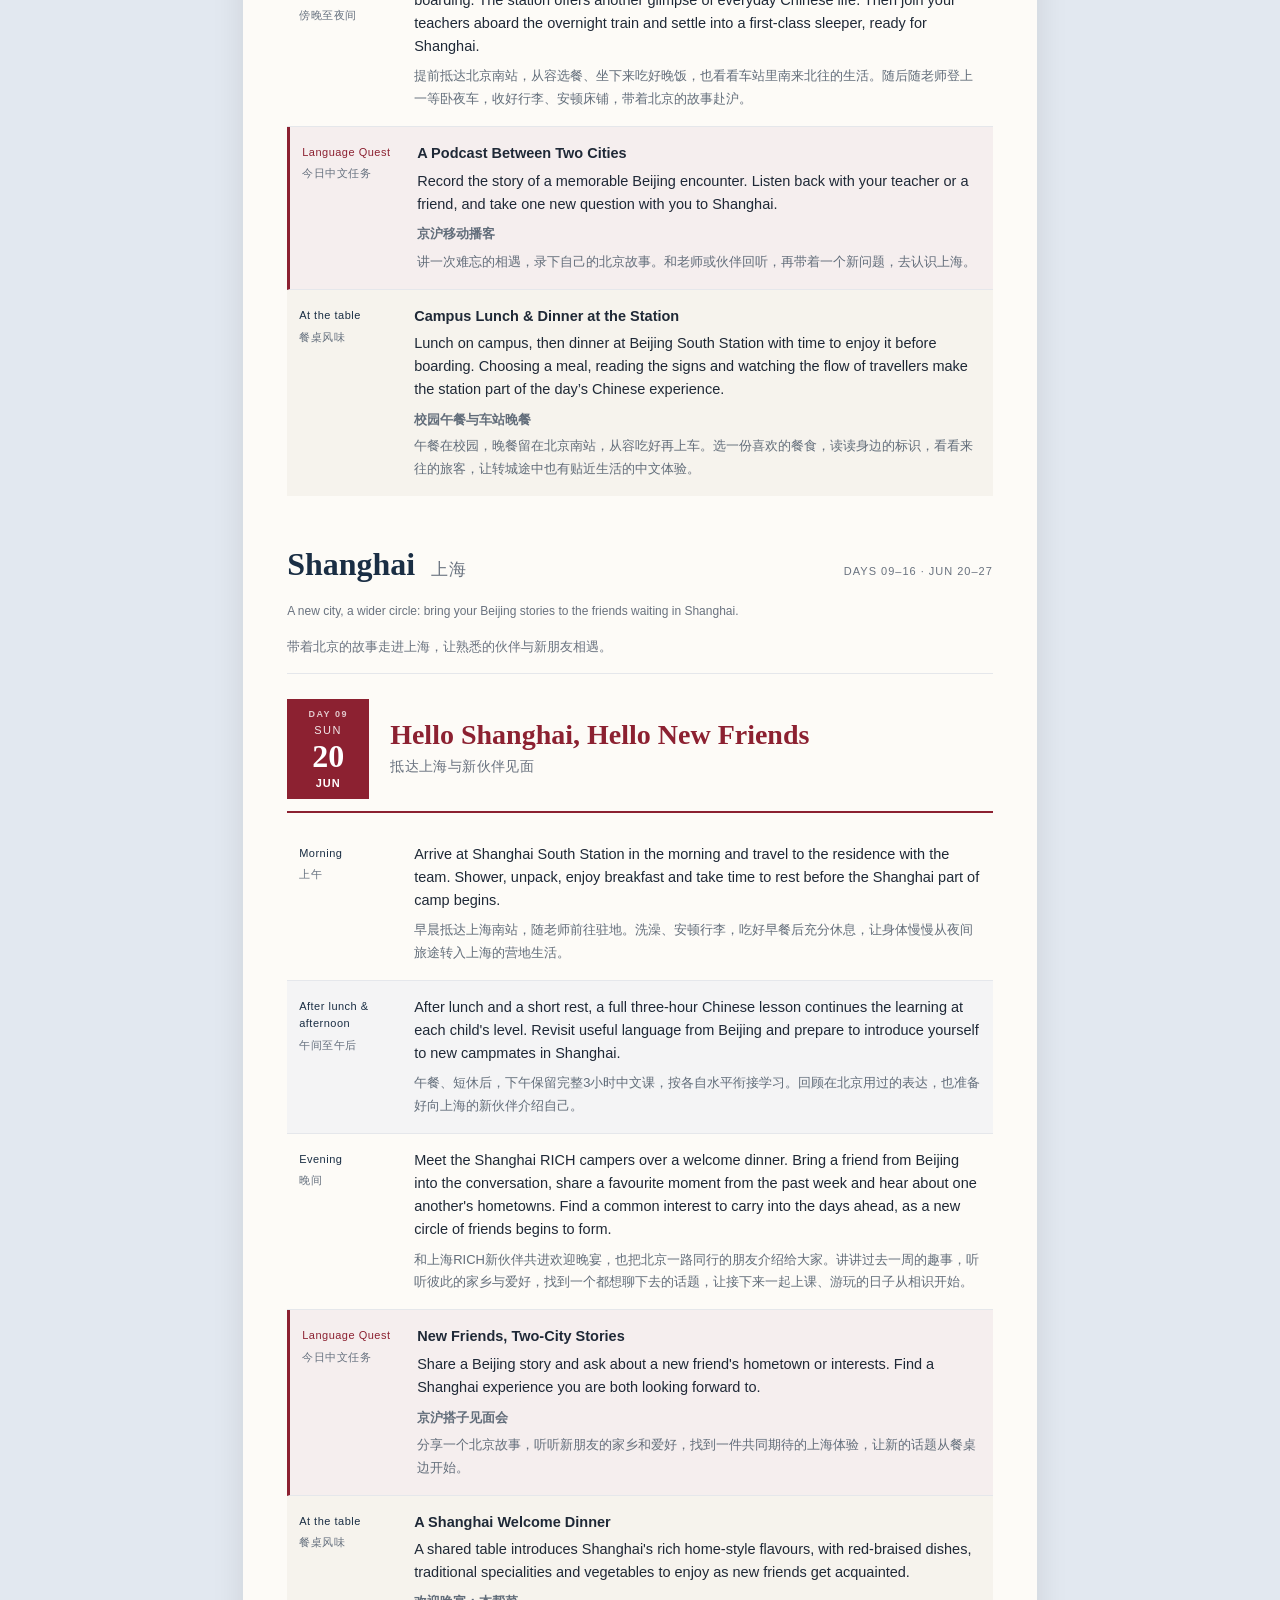
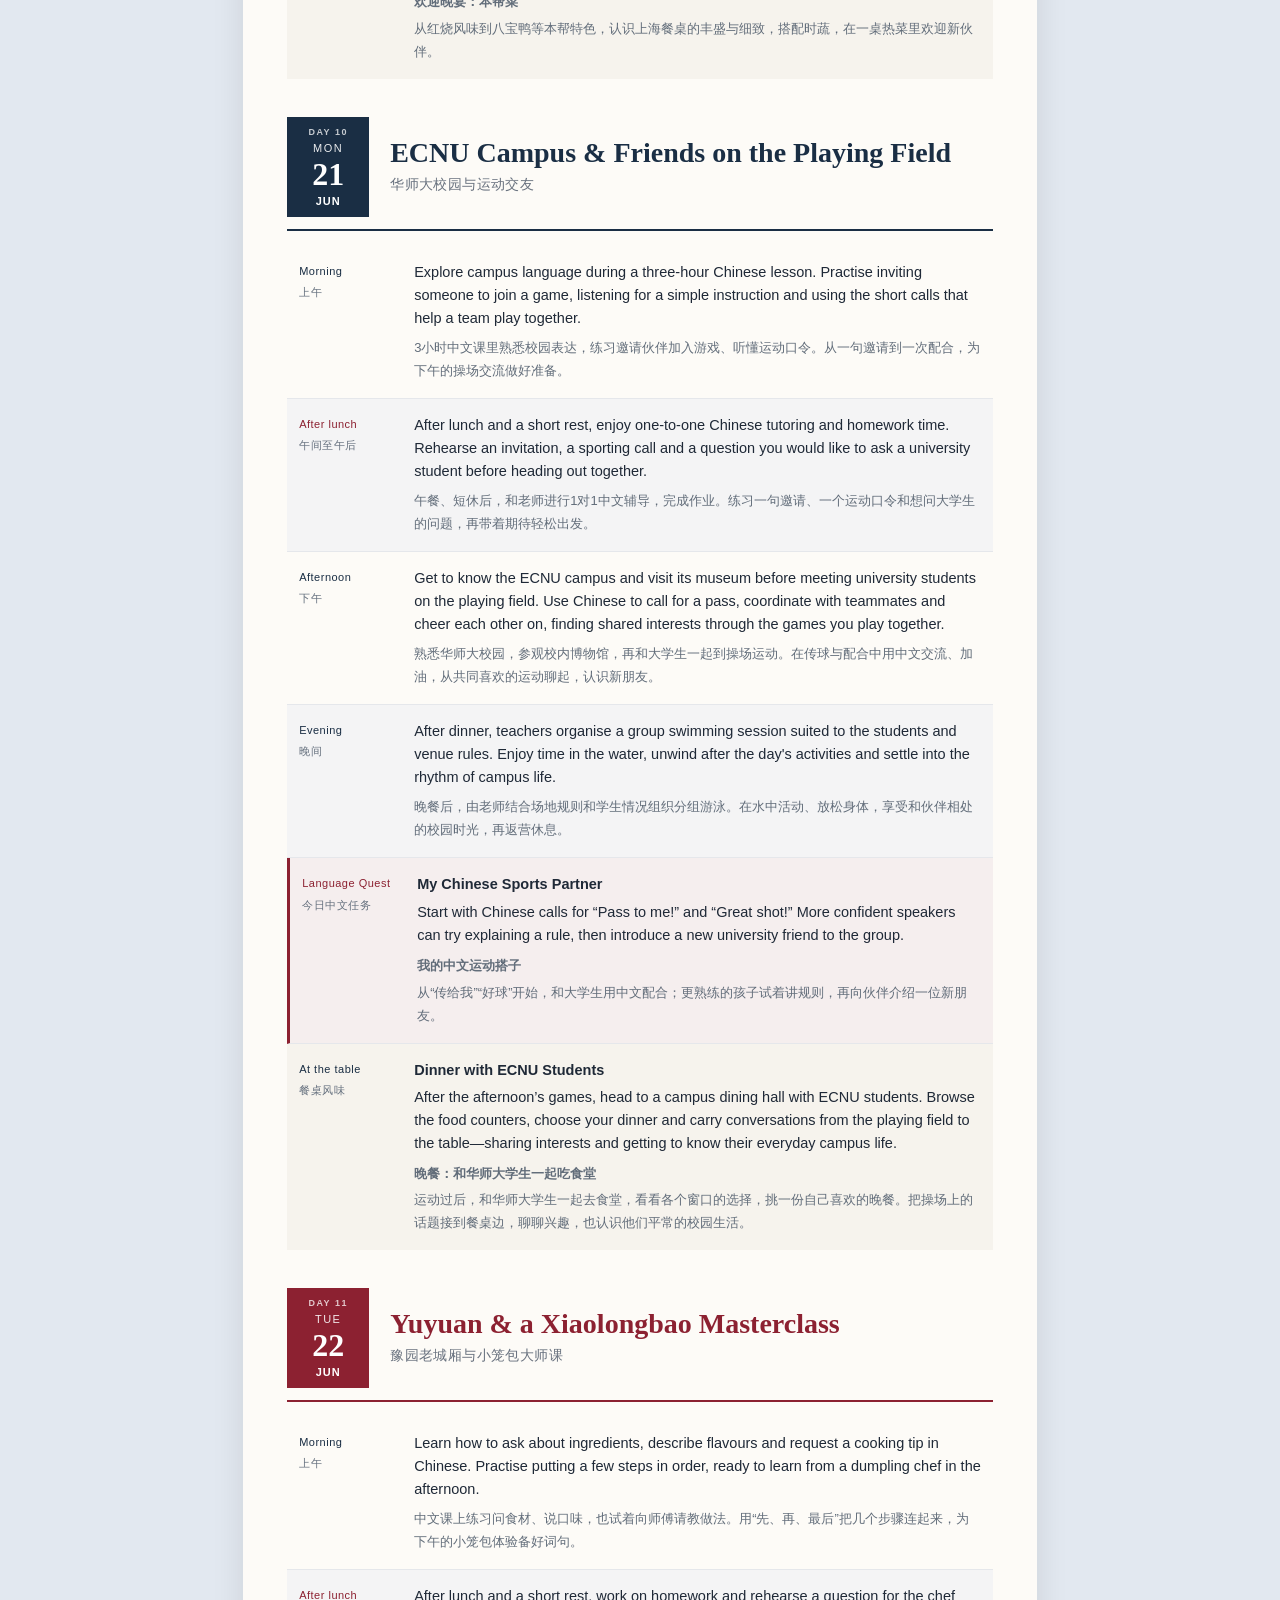
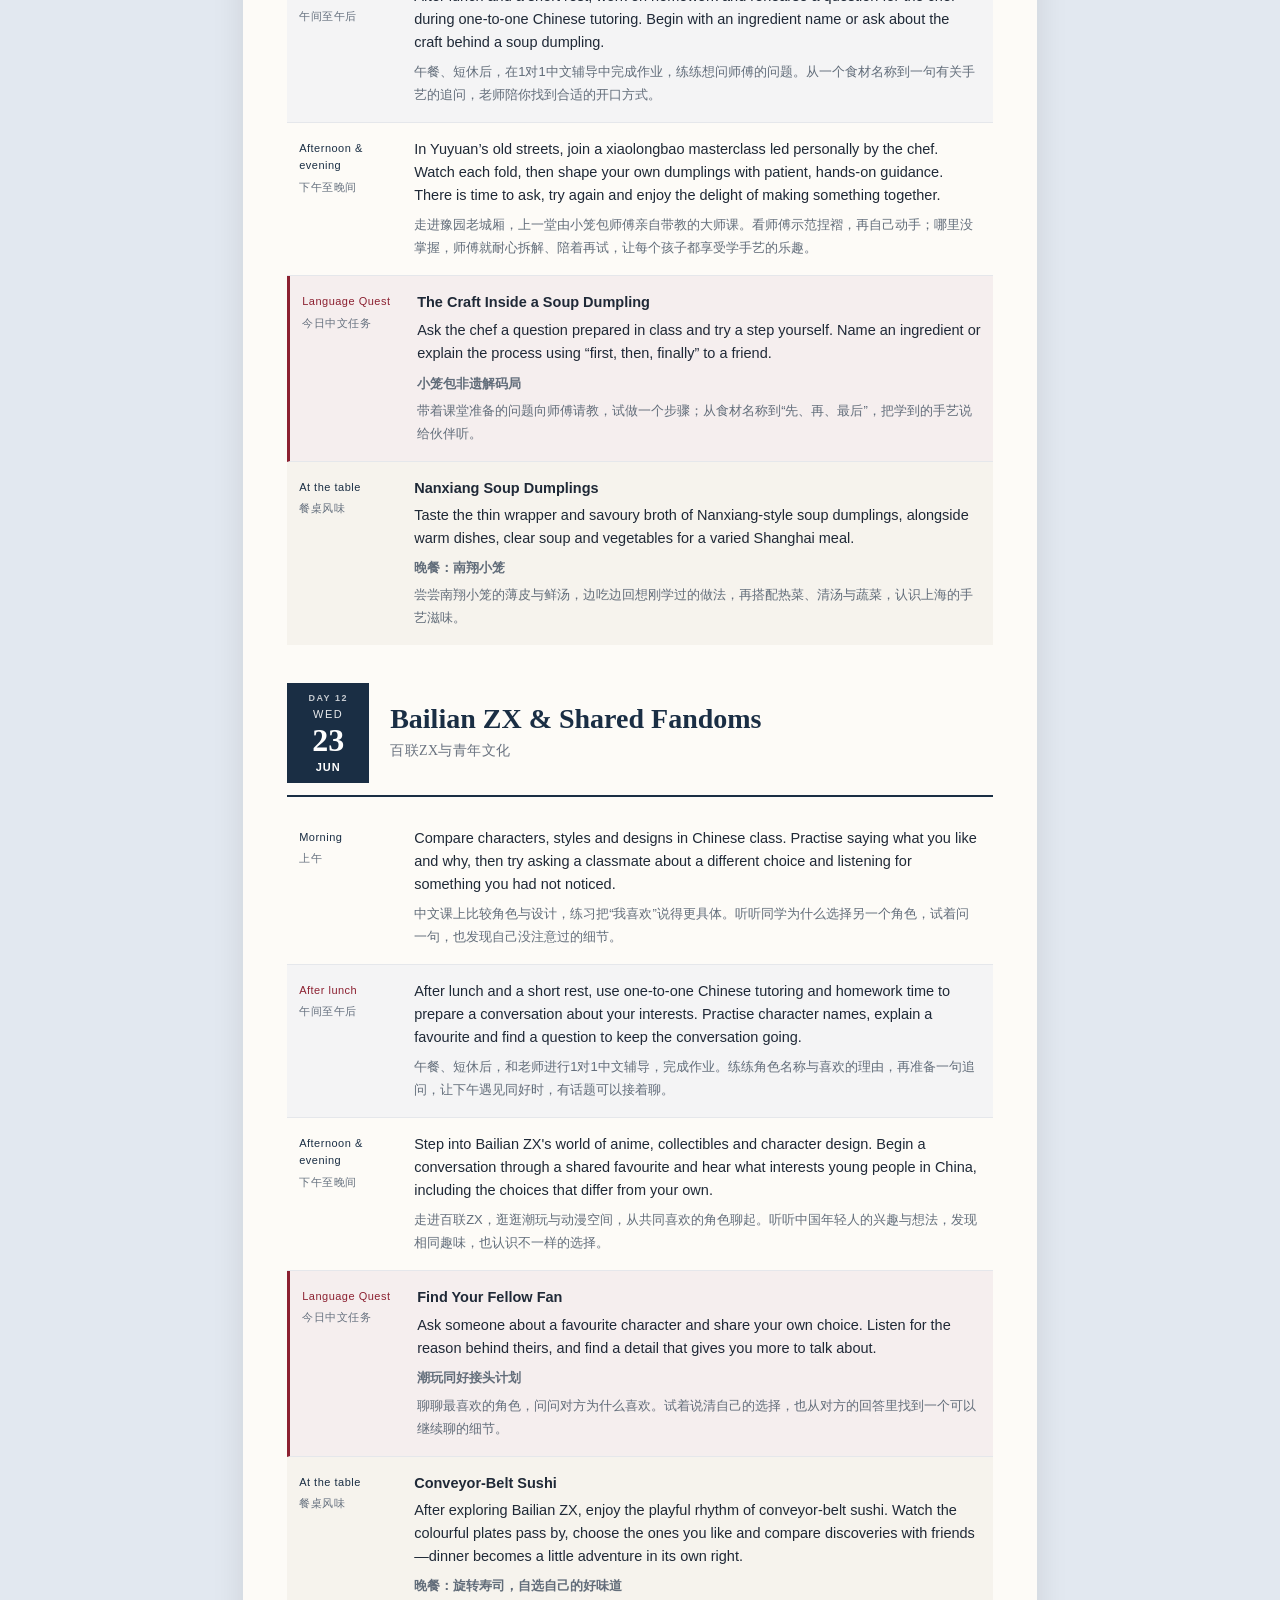
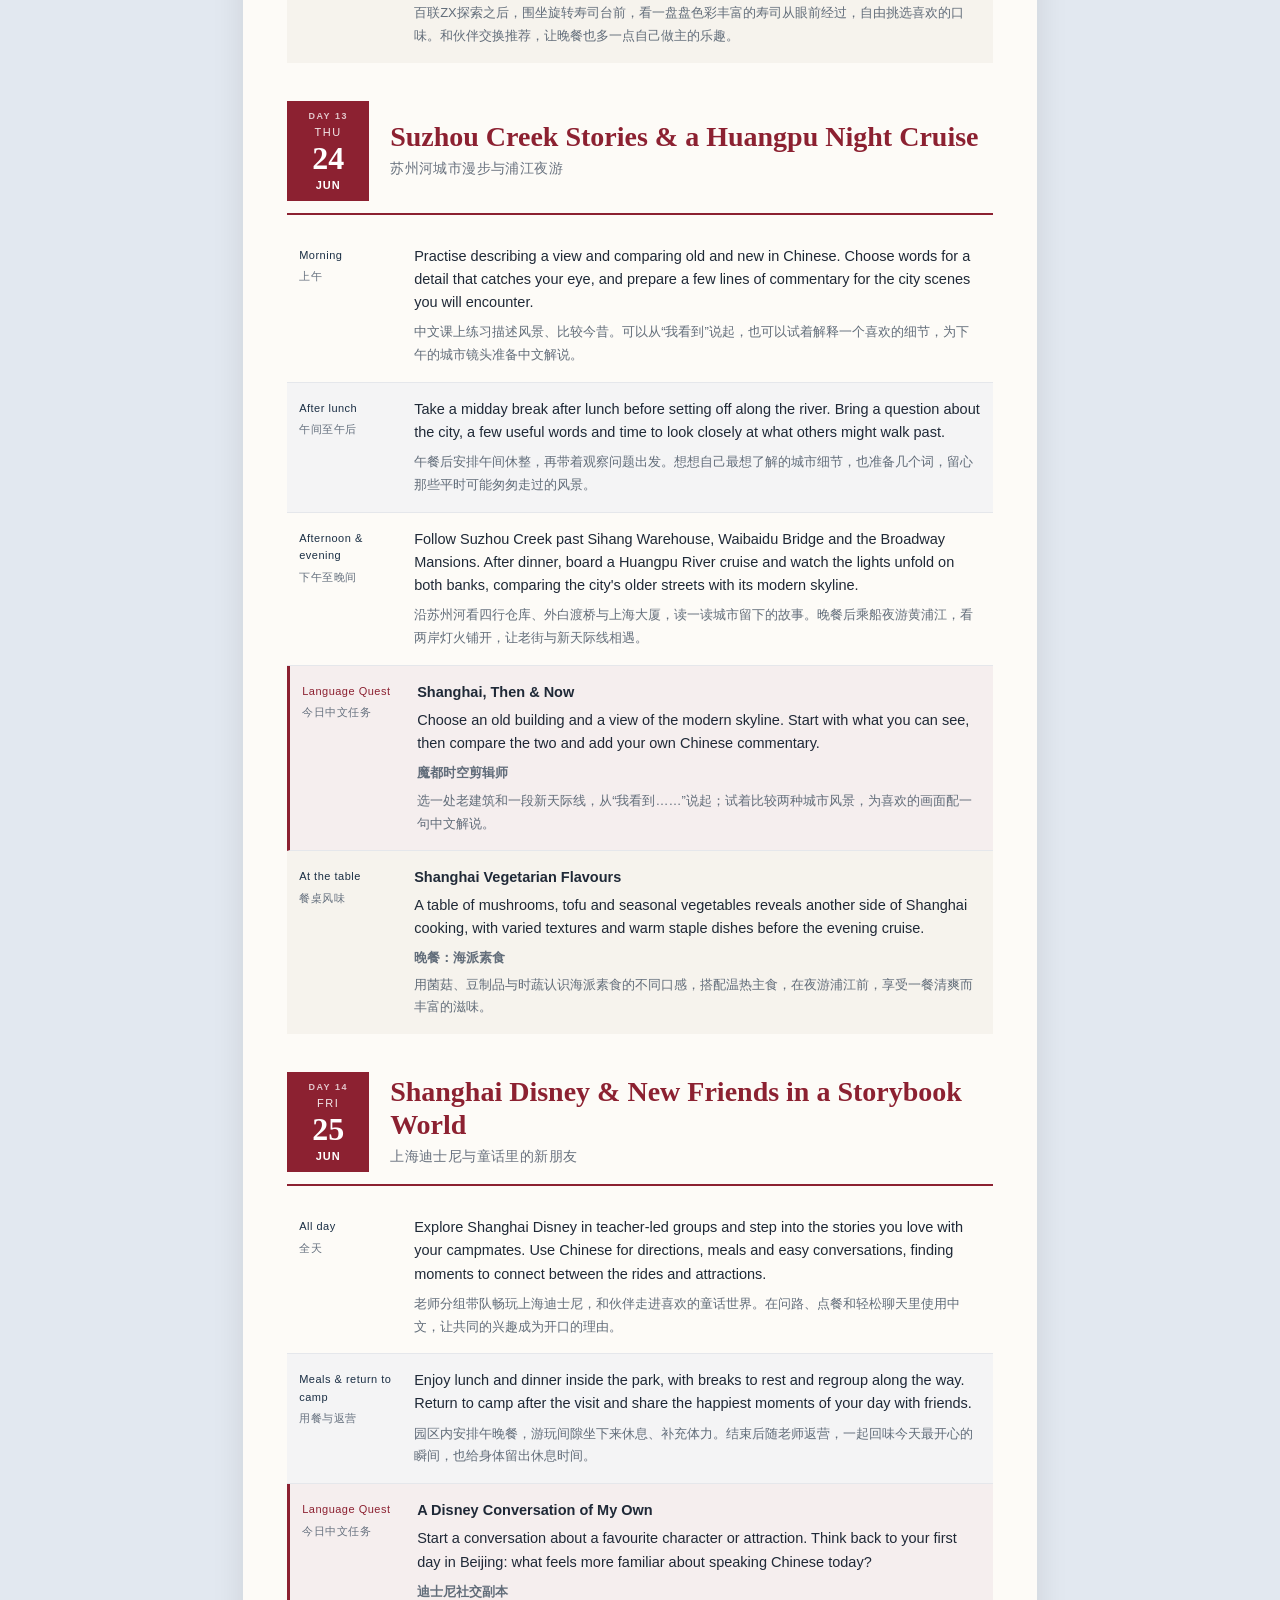
==== commit 21d67ccd: "Align session links and preload English fonts Use shared baseline, padding and hover underline rules" ====
--- a/beijing-s1.html
+++ b/beijing-s1.html
@@ -1,5 +1,8 @@
 <!DOCTYPE html>
 <html lang="en"><head>
+<link rel="preload" as="font" type="font/woff2" href="/itineraries/2027/assets/optimized-20261013/montserrat-latin.woff2" crossorigin>
+<link rel="preload" as="font" type="font/woff2" href="/itineraries/2027/assets/optimized-20261013/cormorant-latin.woff2" crossorigin>
+
 <!-- Google tag (gtag.js) | RICH GA4 | 2026-10-19 -->
 <script async src="https://www.googletagmanager.com/gtag/js?id=GT-NSV79333"></script>
 <script>
@@ -39,46 +42,56 @@
 @media(max-width:760px){.brief-tag{font-size:12px;min-height:54px}.brief-day{min-height:235px}.brief-day p{font-size:12px}.brief-note{font-size:12px}.brief-facts{margin-bottom:0}}
 
 /* V3: trip identity left, story right; bookmark entry beside all sessions */
-.hub-return{display:flex;align-items:center;justify-content:flex-start;gap:22px;flex-wrap:wrap}
-.hub-return .brief-trigger{position:relative;display:inline-flex;align-items:center;gap:9px;padding:9px 16px 9px 12px;border:1px solid #ddd1c2;border-left:3px solid #8c2131;border-radius:2px 9px 2px 2px;background:#f5efe4;box-shadow:0 2px 4px #182b3d09;font-size:12px;font-weight:500;letter-spacing:.1px;transition:background .18s,border-color .18s}
-.hub-return .brief-trigger:hover{background:#eee4d4;border-color:#b99479}
-.hub-return .brief-trigger svg{width:16px;height:19px;fill:none;stroke:currentColor;stroke-width:1.15;stroke-linejoin:round}
-.hub-return .brief-trigger span{margin:0}.hub-return .brief-trigger span[lang]{margin-left:5px}
+
+
+
+
+
 .brief-intro{display:grid;grid-template-columns:minmax(230px,.8fr) minmax(0,1.4fr);gap:48px;align-items:center}
 .brief-route{align-items:flex-start;gap:1px}.brief-route strong{font-size:23px}.brief-route>span:last-child{margin-top:3px}
 .brief-identity .brief-kicker{margin-bottom:13px}
 .brief-story{justify-self:end;max-width:610px;text-align:left}
 .brief-story h2{font-size:27px;margin-bottom:10px}
-@media(max-width:760px){.brief-intro{grid-template-columns:1fr;gap:20px}.brief-story{justify-self:start}.brief-route{margin-top:0}.brief-route>span:nth-child(2){display:block}.brief-route strong{font-size:21px}.brief-story h2{font-size:24px}.hub-return{gap:12px}.hub-return .brief-trigger{font-size:11px;padding:7px 10px}}
+@media(max-width:760px){.brief-intro{grid-template-columns:1fr;gap:20px}.brief-story{justify-self:start}.brief-route{margin-top:0}.brief-route>span:nth-child(2){display:block}.brief-route strong{font-size:21px}.brief-story h2{font-size:24px}}
 @media print{.trip-brief{display:none!important}}
 
 /* V4: paired text navigation */
-.hub-return{justify-content:space-between;gap:12px}
-.hub-return .brief-trigger{border:0;border-radius:0;box-shadow:none;background:transparent;padding:6px 0;gap:7px;font:inherit;letter-spacing:0;color:#8c2131}
-.hub-return .brief-trigger:hover{background:transparent;text-decoration:underline;text-underline-offset:4px}
-.hub-return .brief-trigger svg{width:16px;height:14px;stroke-width:1.4}
-.hub-return .brief-trigger span[lang]{margin-left:3px}
+
+
+
+
+
 .brief-route strong{white-space:nowrap;font-size:21px}
-@media(max-width:760px){.brief-route strong{font-size:19px}.hub-return .brief-trigger{padding:6px 0;font:inherit}}
-
-.hub-return{justify-content:flex-start;gap:24px}.brief-trigger:focus-visible{outline:2px solid #8c2131;outline-offset:4px}.brief-route strong{font-size:20px}.brief-story{max-width:610px}@media(max-width:760px){.hub-return{gap:6px 18px}.brief-route strong{font-size:18px}}
+@media(max-width:760px){.brief-route strong{font-size:19px}}
+
+.brief-trigger:focus-visible{outline:2px solid #8c2131;outline-offset:4px}.brief-route strong{font-size:20px}.brief-story{max-width:610px}@media(max-width:760px){.brief-route strong{font-size:18px}}
 
 /* Safari-safe arrows, static brand, one continuous bilingual entry underline. */
 .brief-arrow{width:1em;height:1em;display:inline-block;vertical-align:-.12em;fill:none;stroke:currentColor;stroke-width:1.4;stroke-linecap:round;stroke-linejoin:round}
 .brief-go{line-height:1}.brief-go .brief-arrow{width:16px;height:16px}
 .brief-hint .brief-arrow{margin-left:4px}
-.hub-return .brief-trigger:hover{ text-decoration:none }
-.hub-return .brief-trigger>span{border-bottom:1px solid transparent;padding-bottom:2px;text-decoration:none}
-.hub-return .brief-trigger span[lang]{margin-left:0;text-decoration:none}
-.hub-return .brief-trigger>span{font-family:inherit}
-.hub-return .brief-trigger span[lang]{font-family:var(--font-sans-zh)}
-@media(hover:hover){.hub-return .brief-trigger:hover>span{border-bottom-color:currentColor}}
-.hub-return .brief-trigger:focus-visible>span{border-bottom-color:currentColor}
+
+
+
+
+
+
+
 #brief-title:focus{outline:none}
 .brief-toolbar{background:#fdfbf7}
-</style></head><body>
+</style>
+<style id="rich-session-links">
+/* The return link and dialog button share the same inline text treatment. */
+.hub-return{display:flex;align-items:baseline;justify-content:flex-start;gap:6px 24px;flex-wrap:wrap}
+.hub-return>a,.hub-return>.brief-trigger{display:inline-block;appearance:none;-webkit-appearance:none;vertical-align:baseline;margin:0;padding:6px 0;border:0;border-radius:0;box-shadow:none;background:transparent;font:inherit;letter-spacing:inherit;line-height:inherit;text-align:left;text-decoration:none;color:inherit;cursor:pointer}
+.hub-return>.brief-trigger{color:#8c2131}
+.hub-return>a:hover,.hub-return>.brief-trigger:hover{text-decoration:underline;text-underline-offset:4px}
+.hub-return>.brief-trigger svg{display:inline-block;width:16px;height:14px;margin-left:7px;vertical-align:-2px;fill:none;stroke:currentColor;stroke-width:1.4;stroke-linejoin:round}
+@media(max-width:760px){.hub-return{gap:6px 18px}}
+</style>
+</head><body>
 <a class="skip-link" href="#beijing">Skip to the itinerary · 跳转每日行程</a>
-<nav class="hub-return" aria-label="All sessions"><a href="/itineraries/2027/#beijing">← All sessions · <span lang="zh-CN">全部营期</span></a><button class="brief-trigger" type="button" aria-haspopup="dialog" aria-controls="trip-brief"><span>Session 1 at a glance · <span lang="zh-CN">北京第一期简报</span></span><svg viewBox="0 0 20 16" aria-hidden="true"><path d="M2 8h15 M12 3l5 5-5 5"/></svg></button></nav>
+<nav class="hub-return" aria-label="All sessions"><a href="/itineraries/2027/#beijing">← All sessions · <span lang="zh-CN">全部营期</span></a><button class="brief-trigger" type="button" aria-haspopup="dialog" aria-controls="trip-brief">Session 1 at a glance · <span lang="zh-CN">北京第一期简报</span><svg viewBox="0 0 20 16" aria-hidden="true"><path d="M2 8h15 M12 3l5 5-5 5"/></svg></button></nav>
 <nav class="preview-bar" aria-label="Itinerary navigation"><span class="preview-label">RICH · SUMMER 2027 · BEIJING SESSION 01</span><div class="preview-links"><a href="#daily-rhythm">Our day 一天</a><a href="#beijing">Beijing 北京</a><a href="#shanghai">Shanghai 上海</a><button class="print-button" type="button" id="print-itinerary">Print 打印</button></div></nav>
 <main class="page" id="top"><header class="brochure-header"><h1 class="header-title-en">Beijing Chinese Summer Camp 2027 · Session 1</h1><p class="header-location-en">Beijing to Shanghai</p><p class="header-title-zh" lang="zh-CN">北京第一期 · 京沪双城 · 从相识到相知</p><div class="header-meta">BEIJING SESSION 1 | JUN 12 — JUN 27, 2027 | 16 DAYS</div><p class="header-route">Arrive in Beijing · Depart from Shanghai<span lang="zh-CN">北京入营 · 上海离营 · <time class="header-date" datetime="2027-06-12">2027年6月12日至27日</time></span></p></header>
 <div class="content-wrap"><section class="method-intro" aria-labelledby="method-title"><p class="eyebrow">The RICH Summer</p><h2 id="method-title">Two cities, a growing circle of friends.</h2><p class="section-title-zh" lang="zh-CN">从未名湖到黄浦江，让中文连接更多朋友</p>
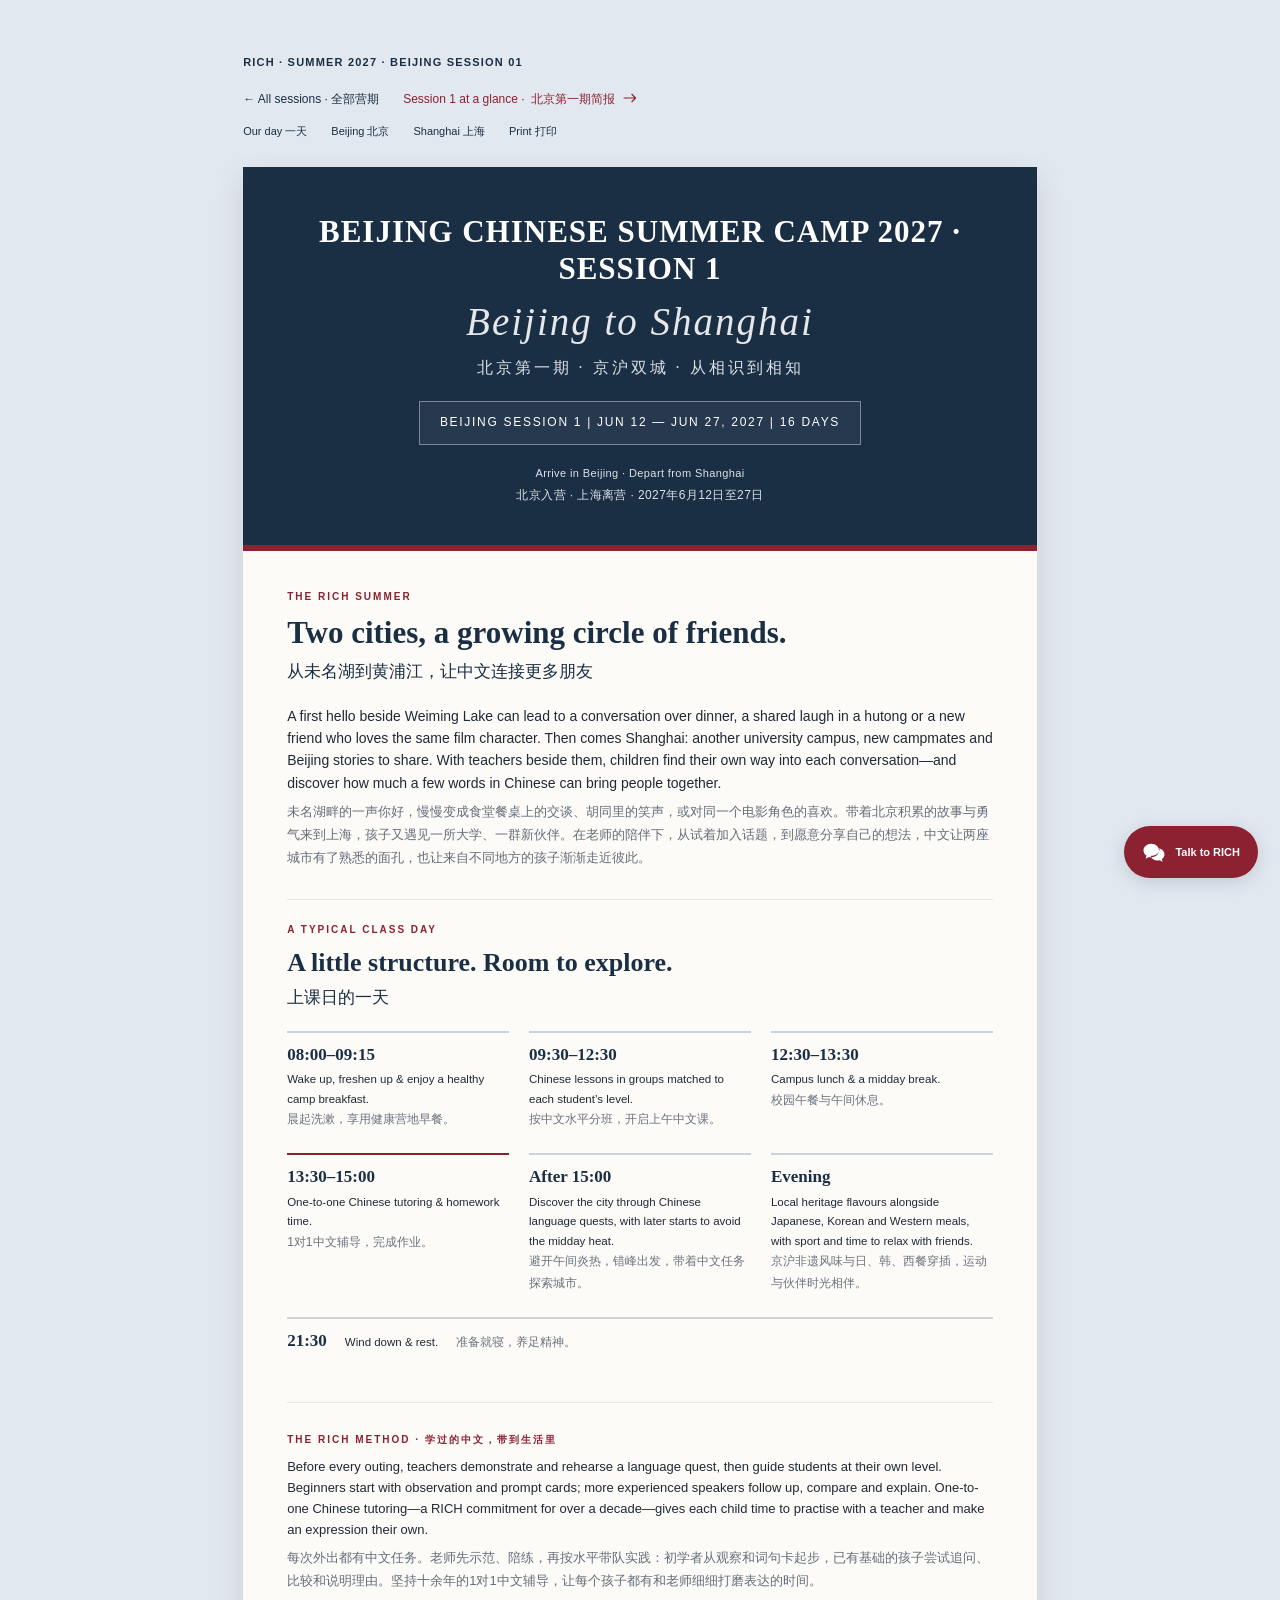
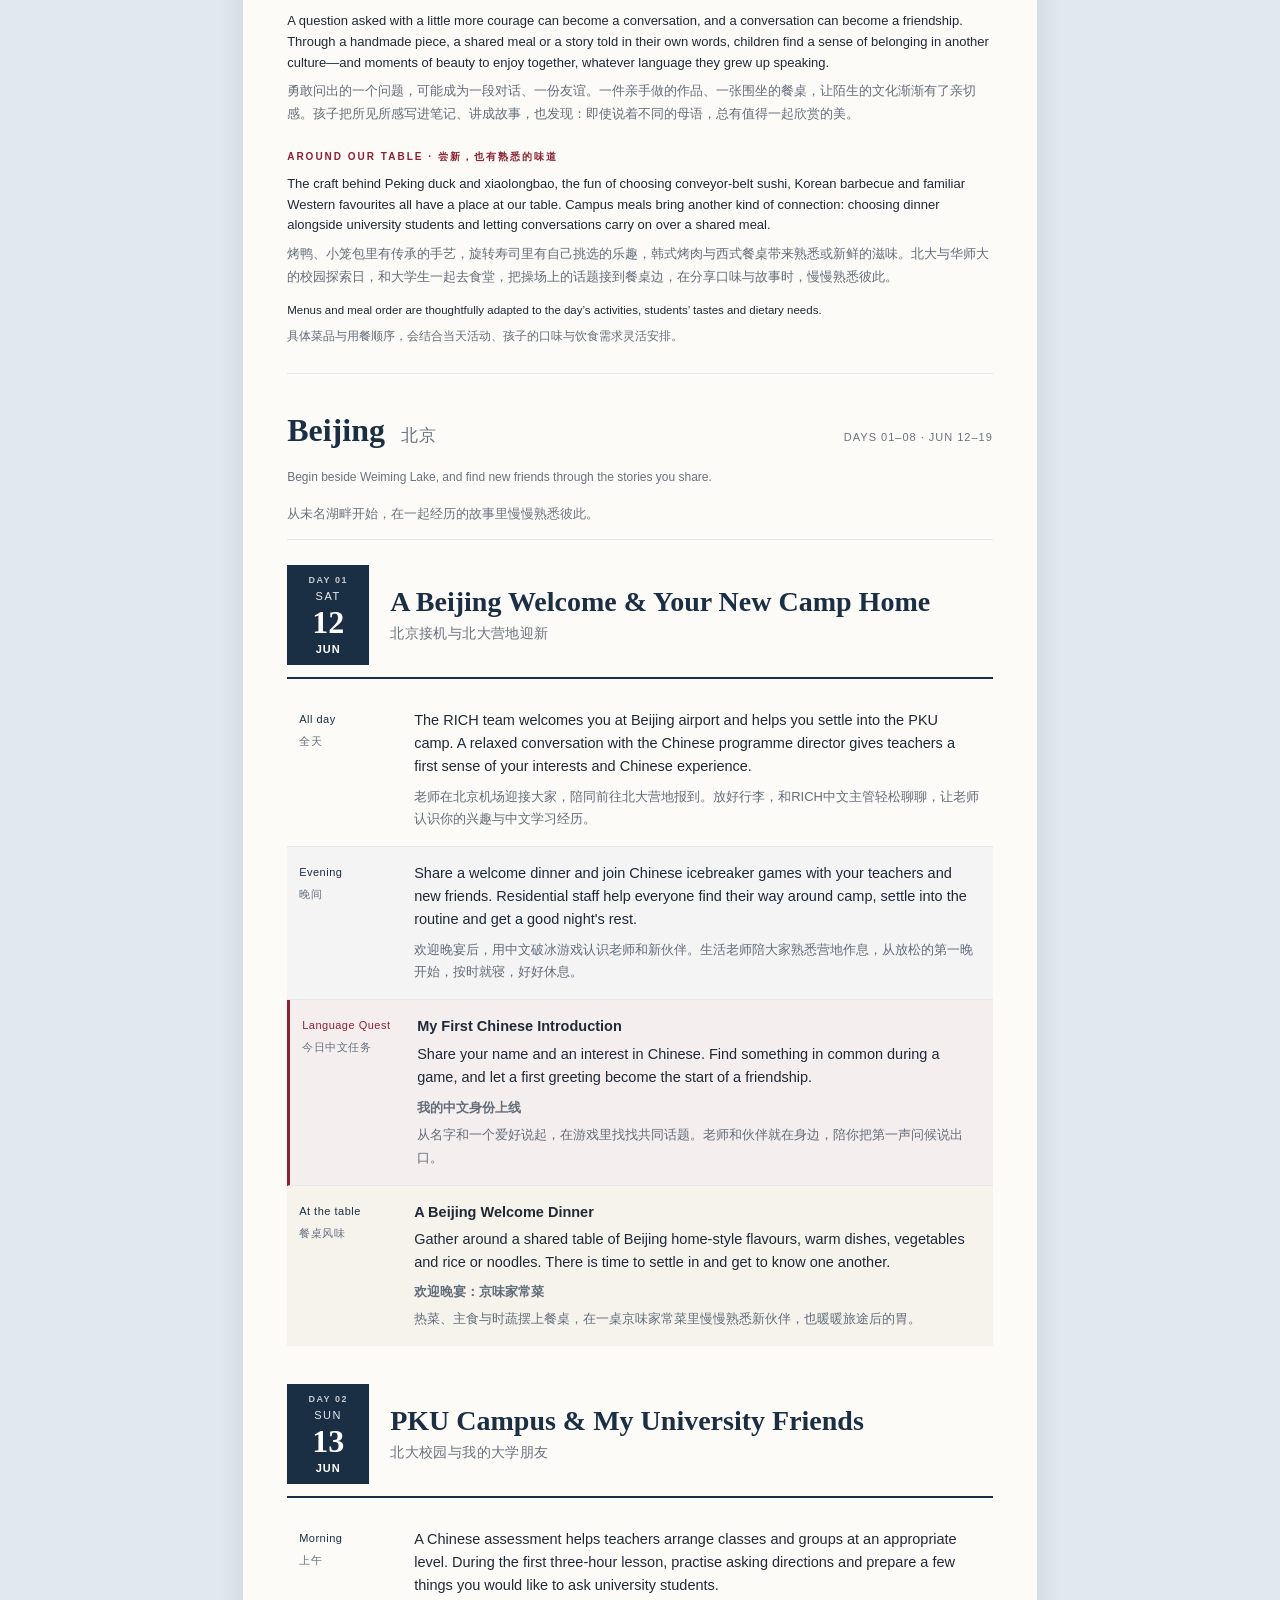
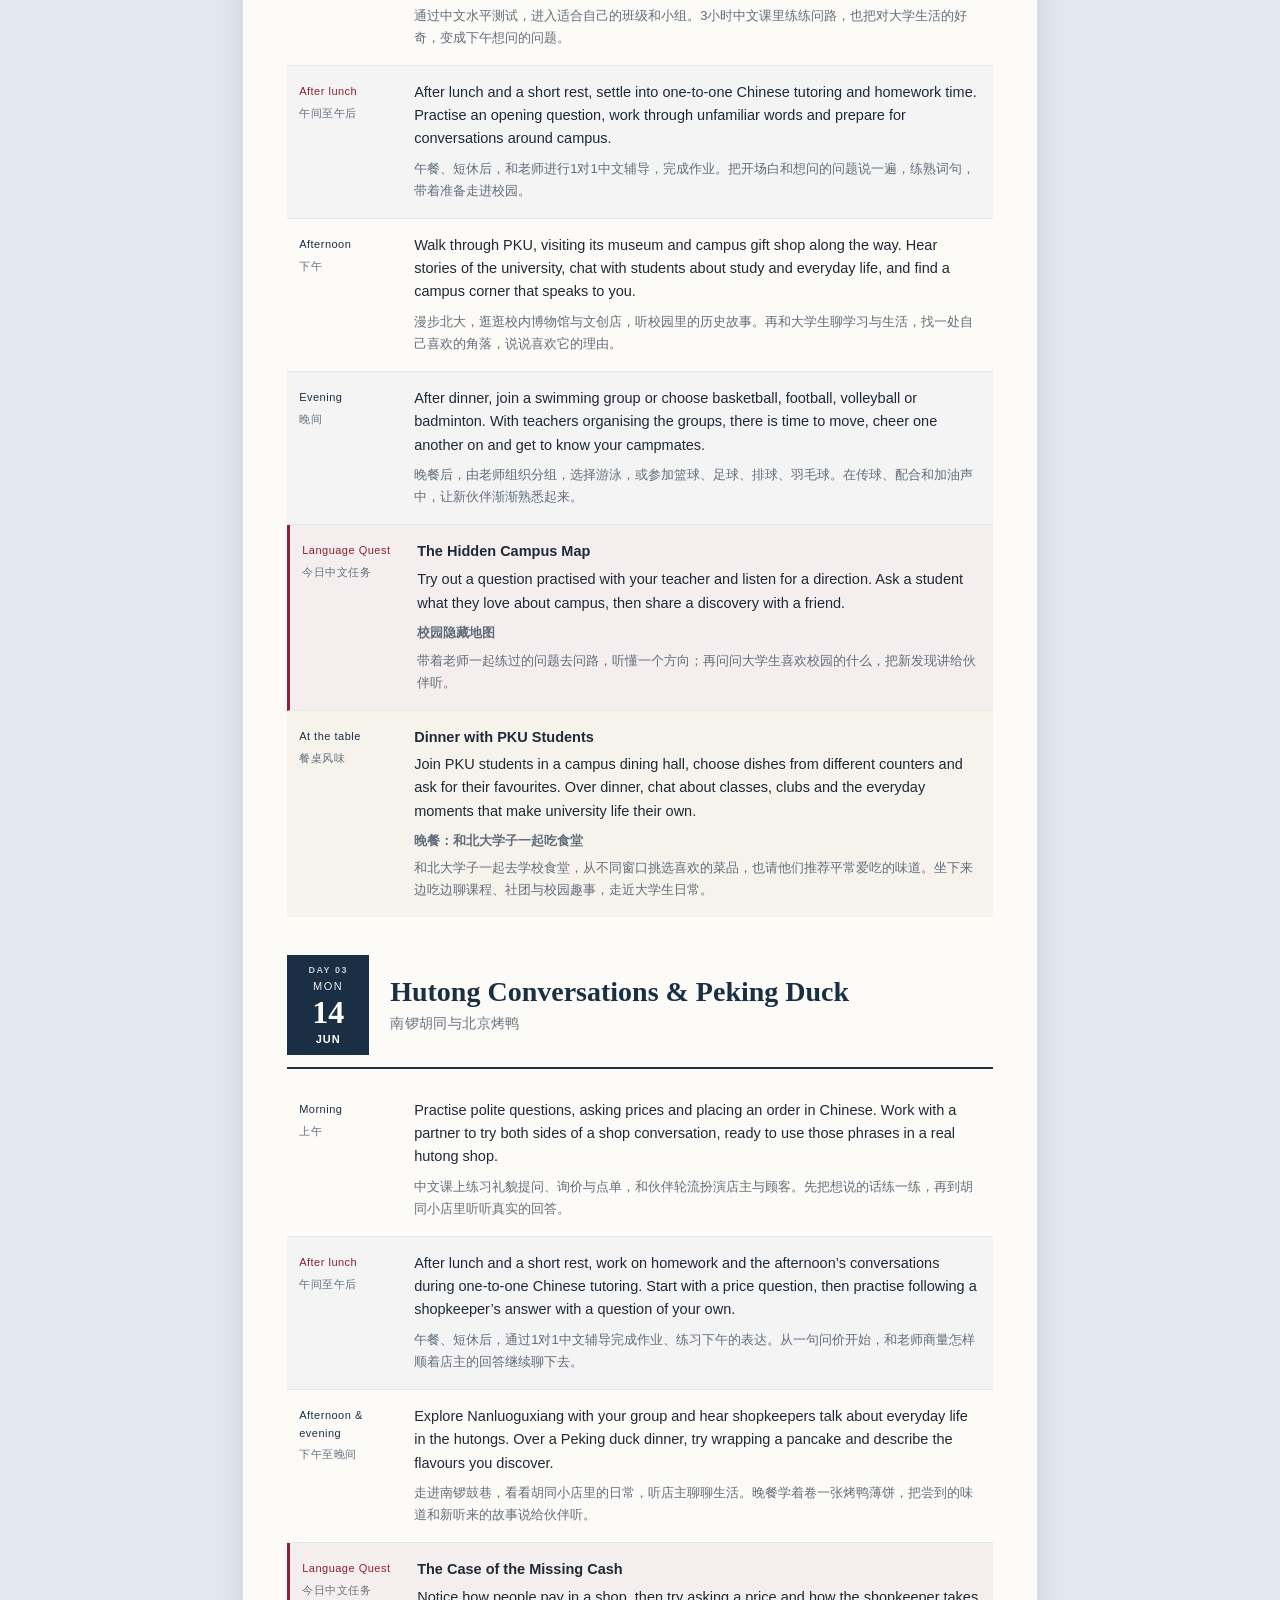
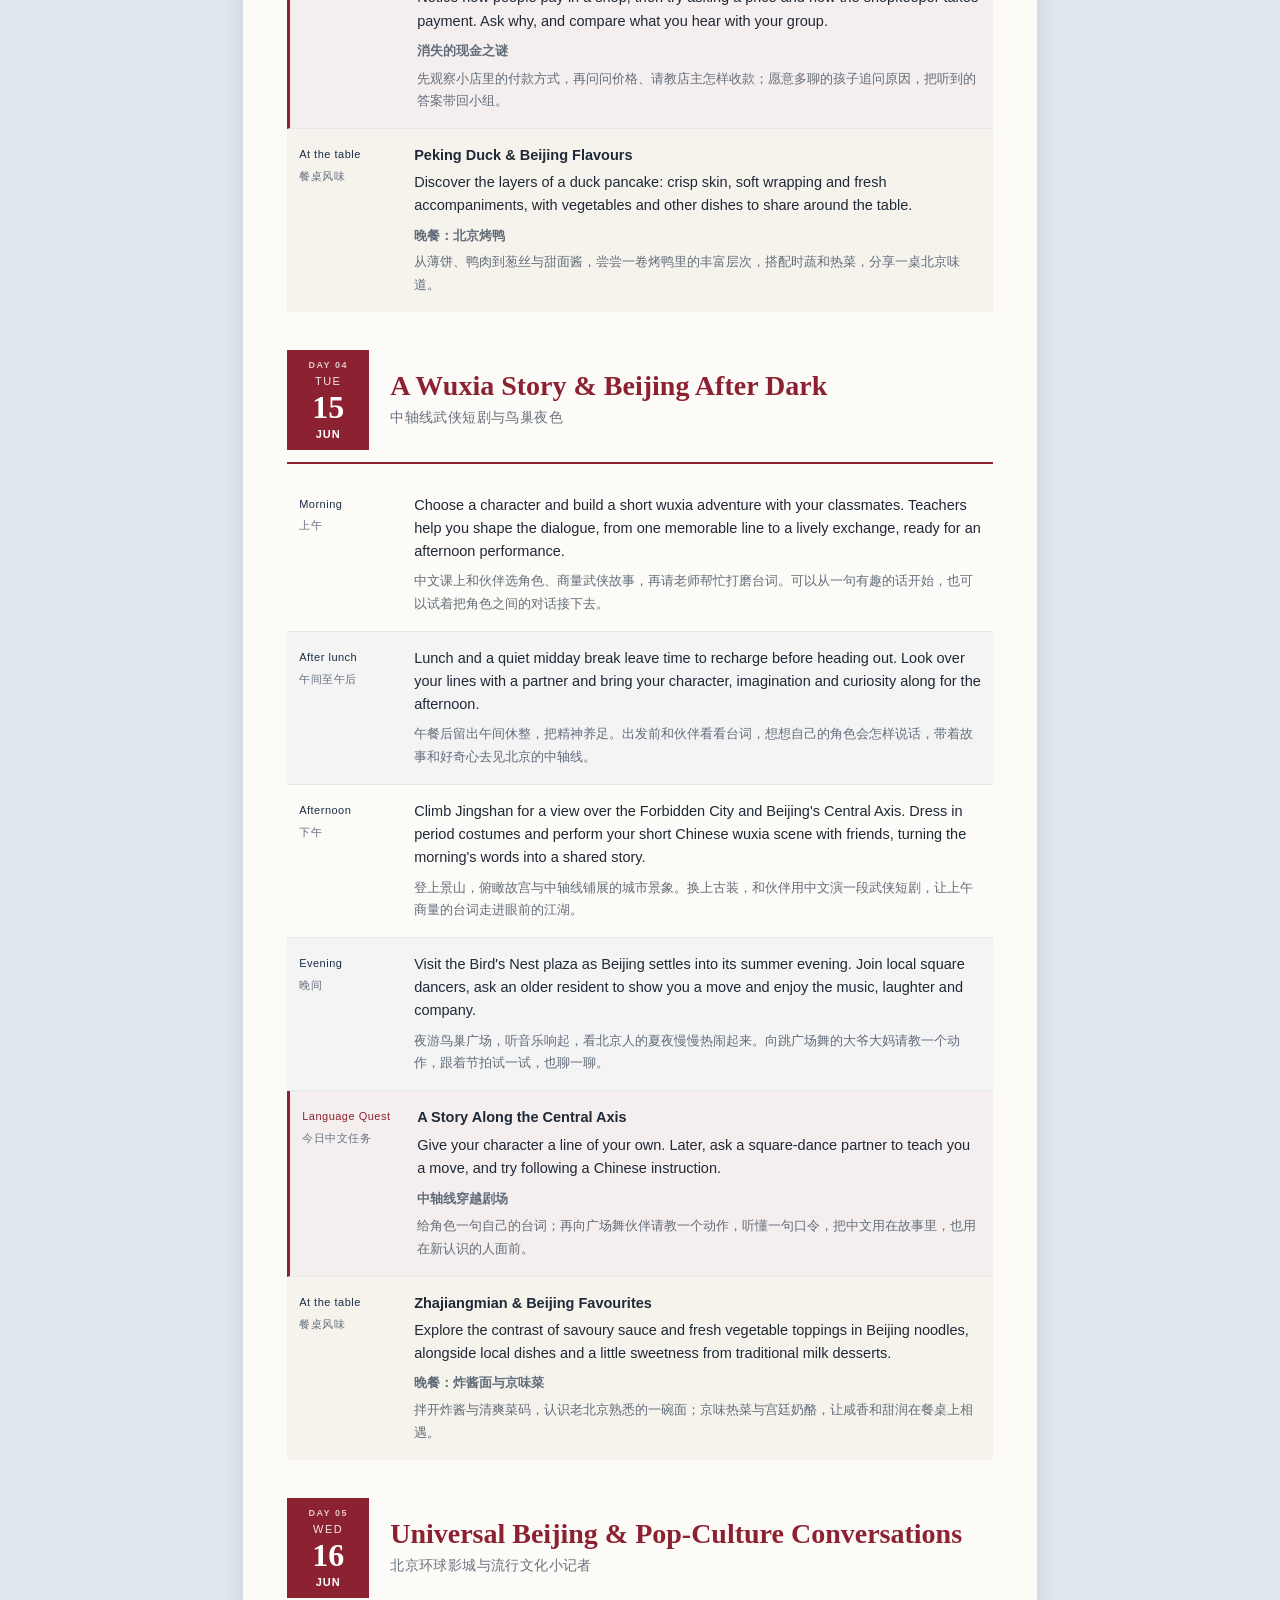
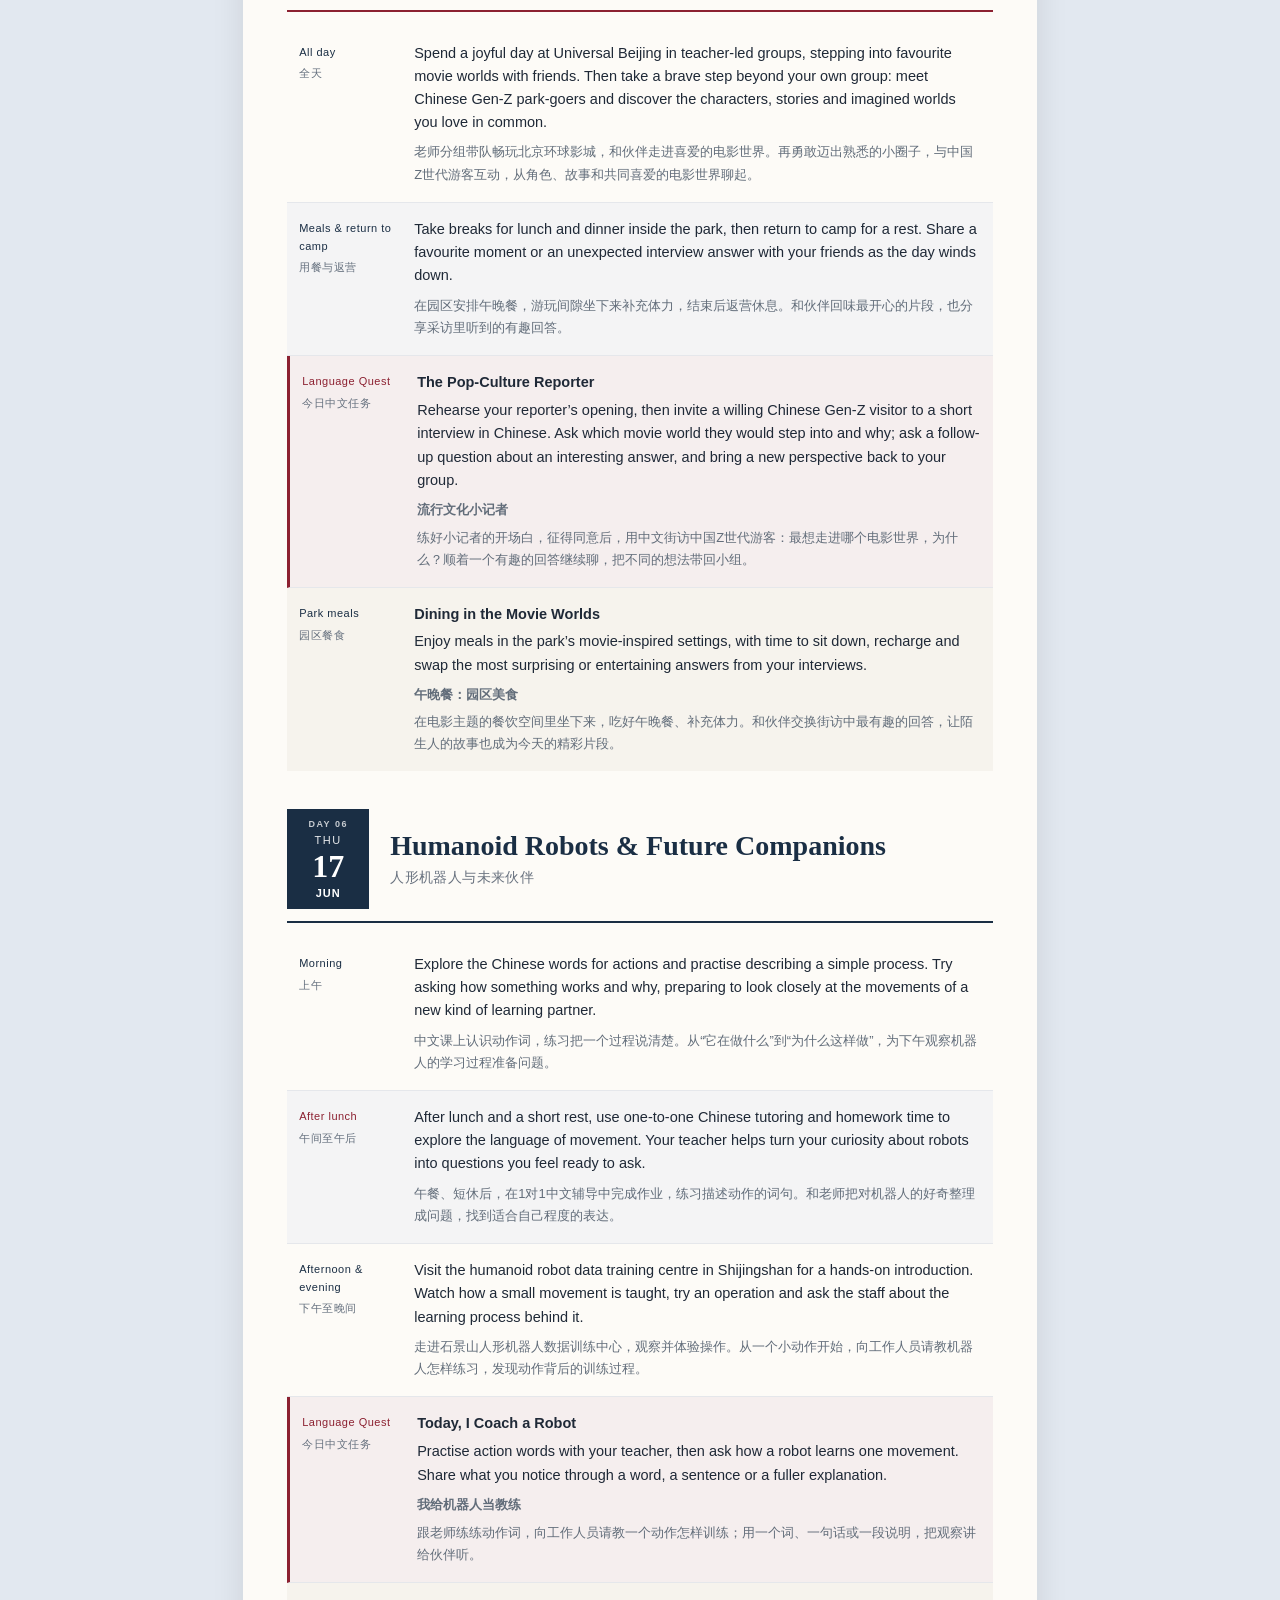
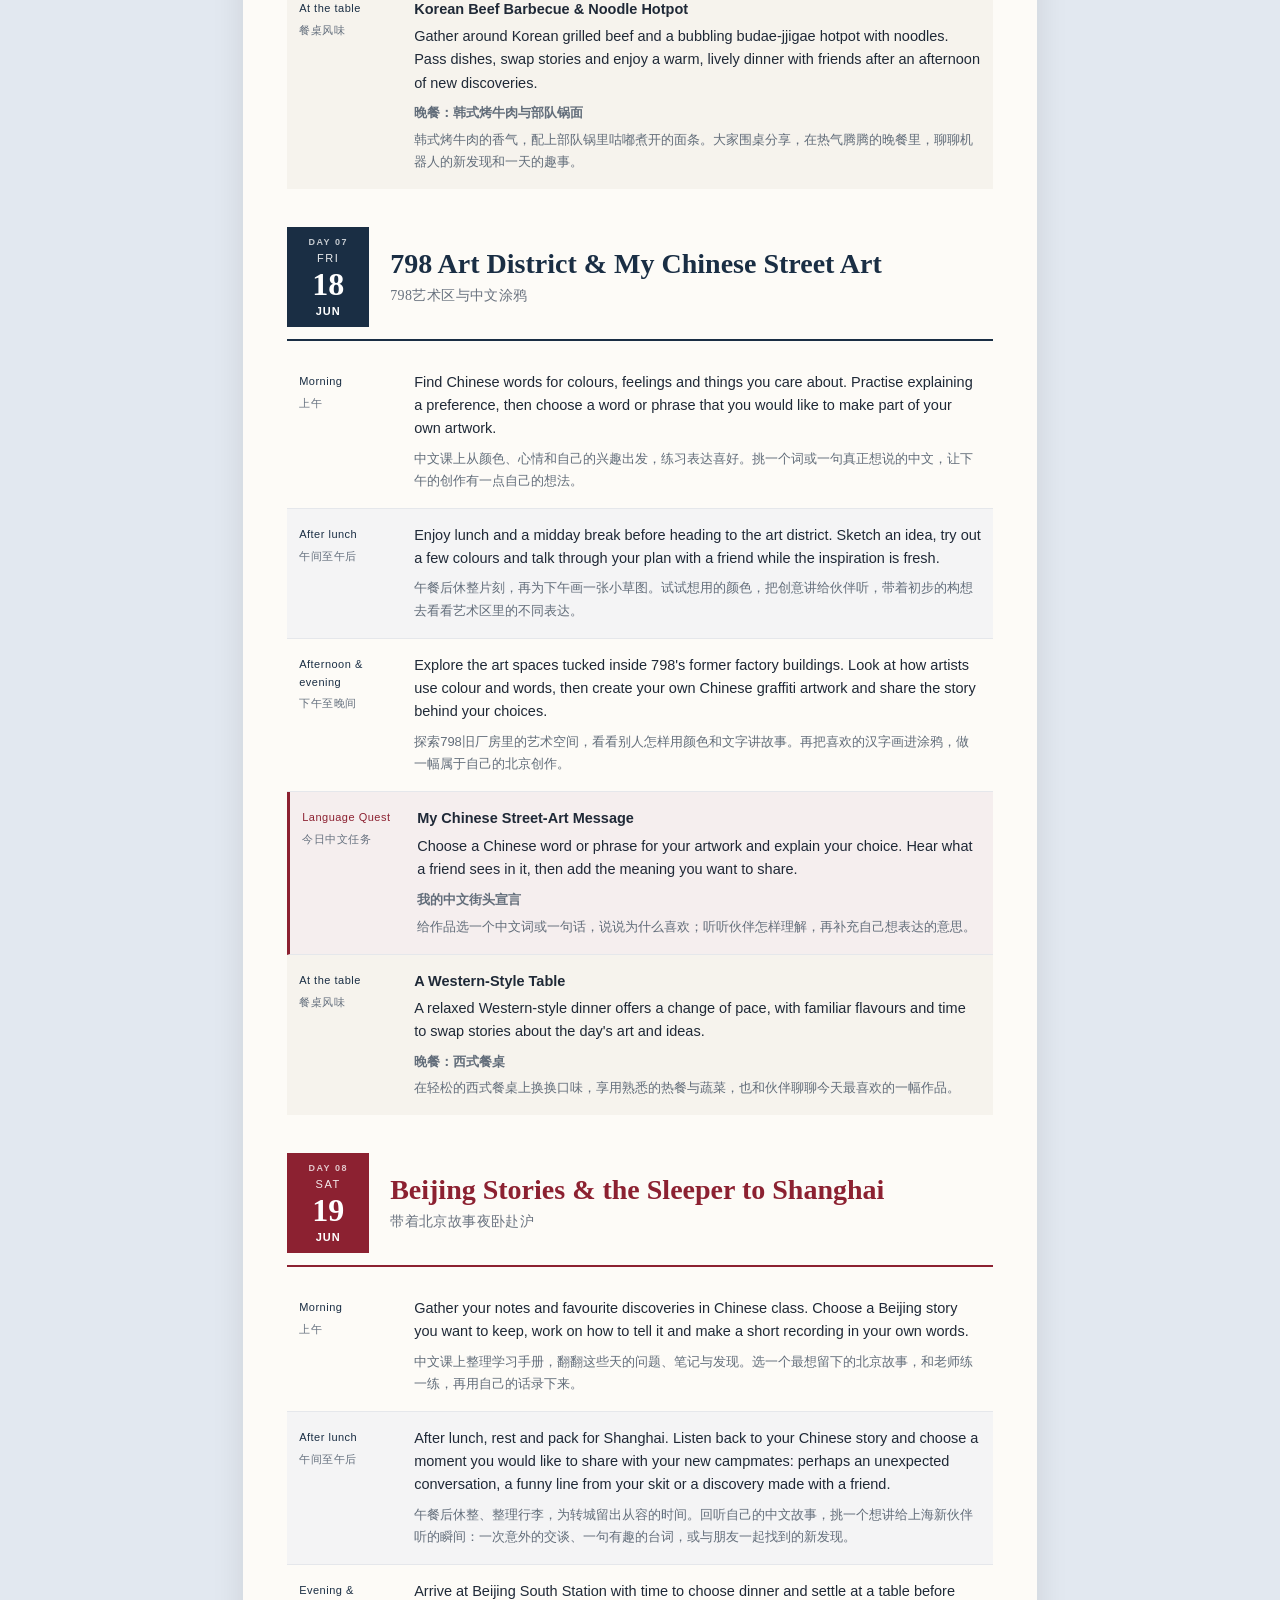
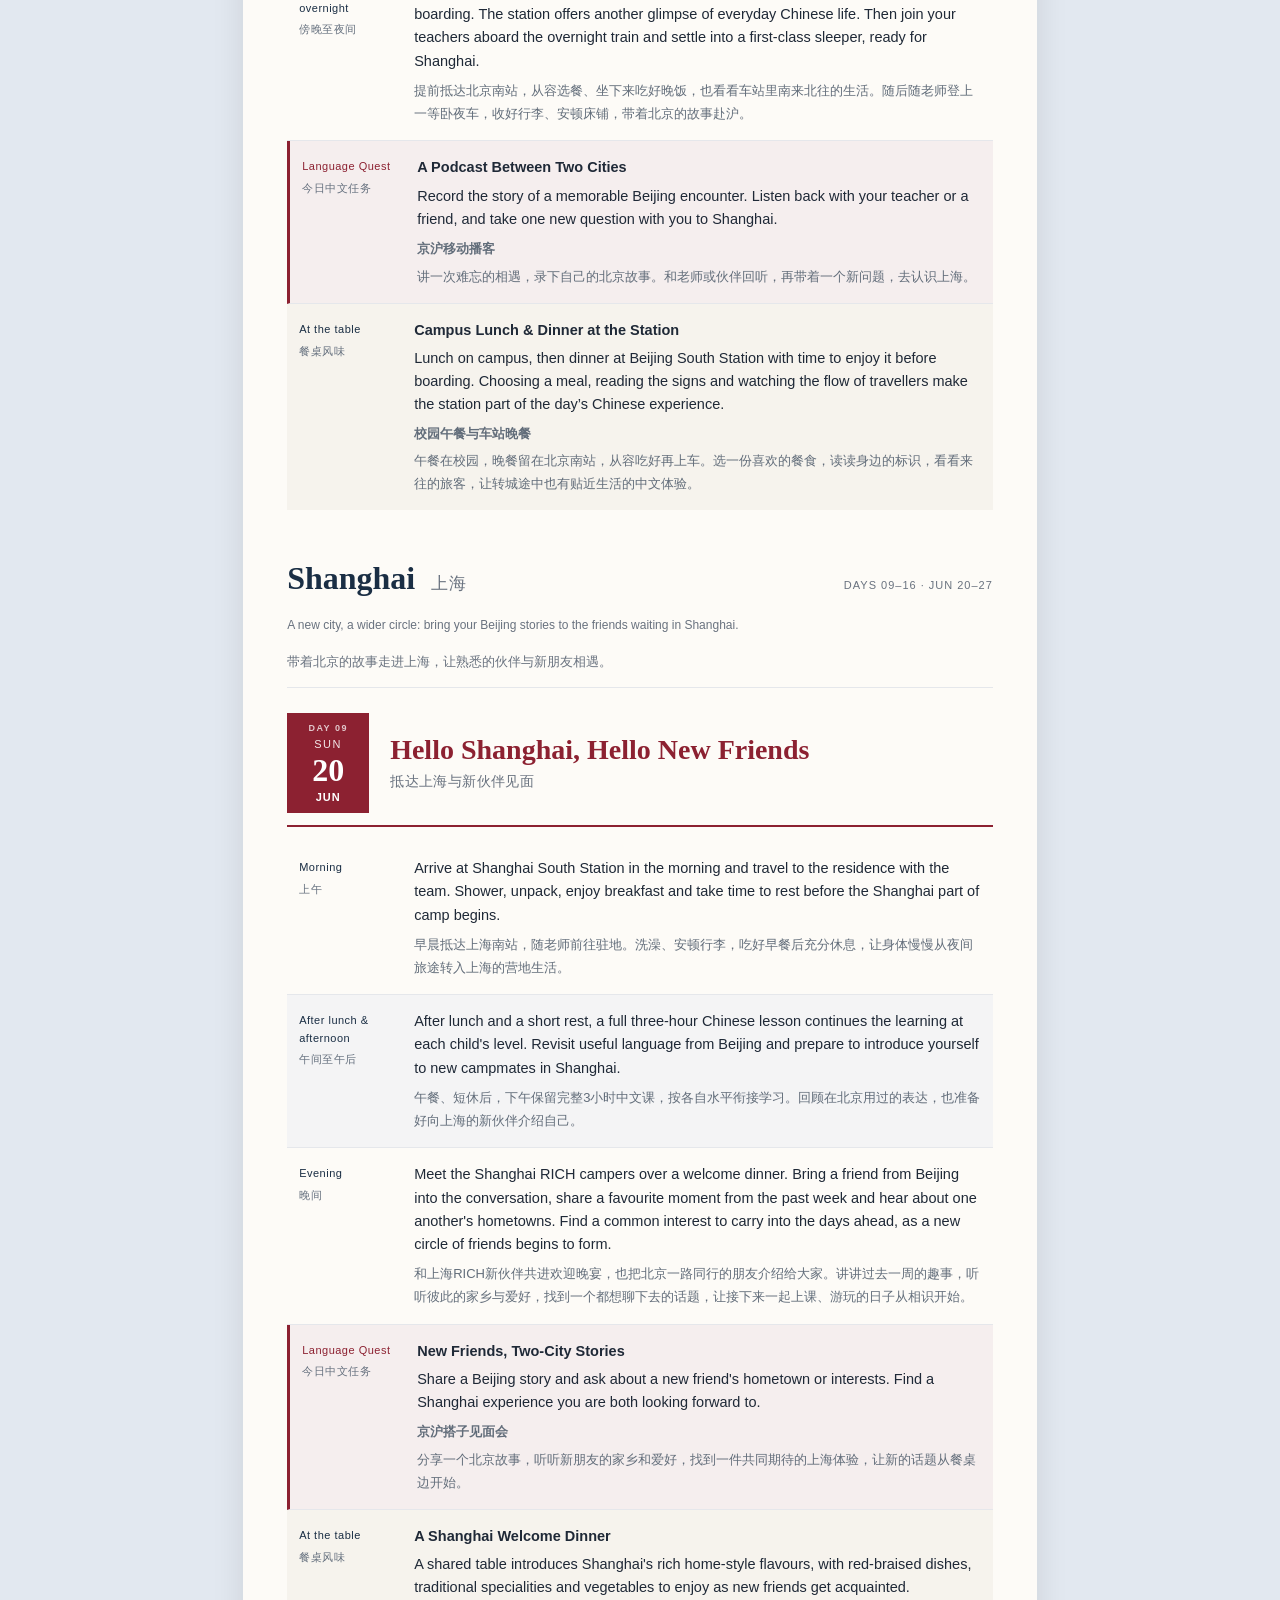
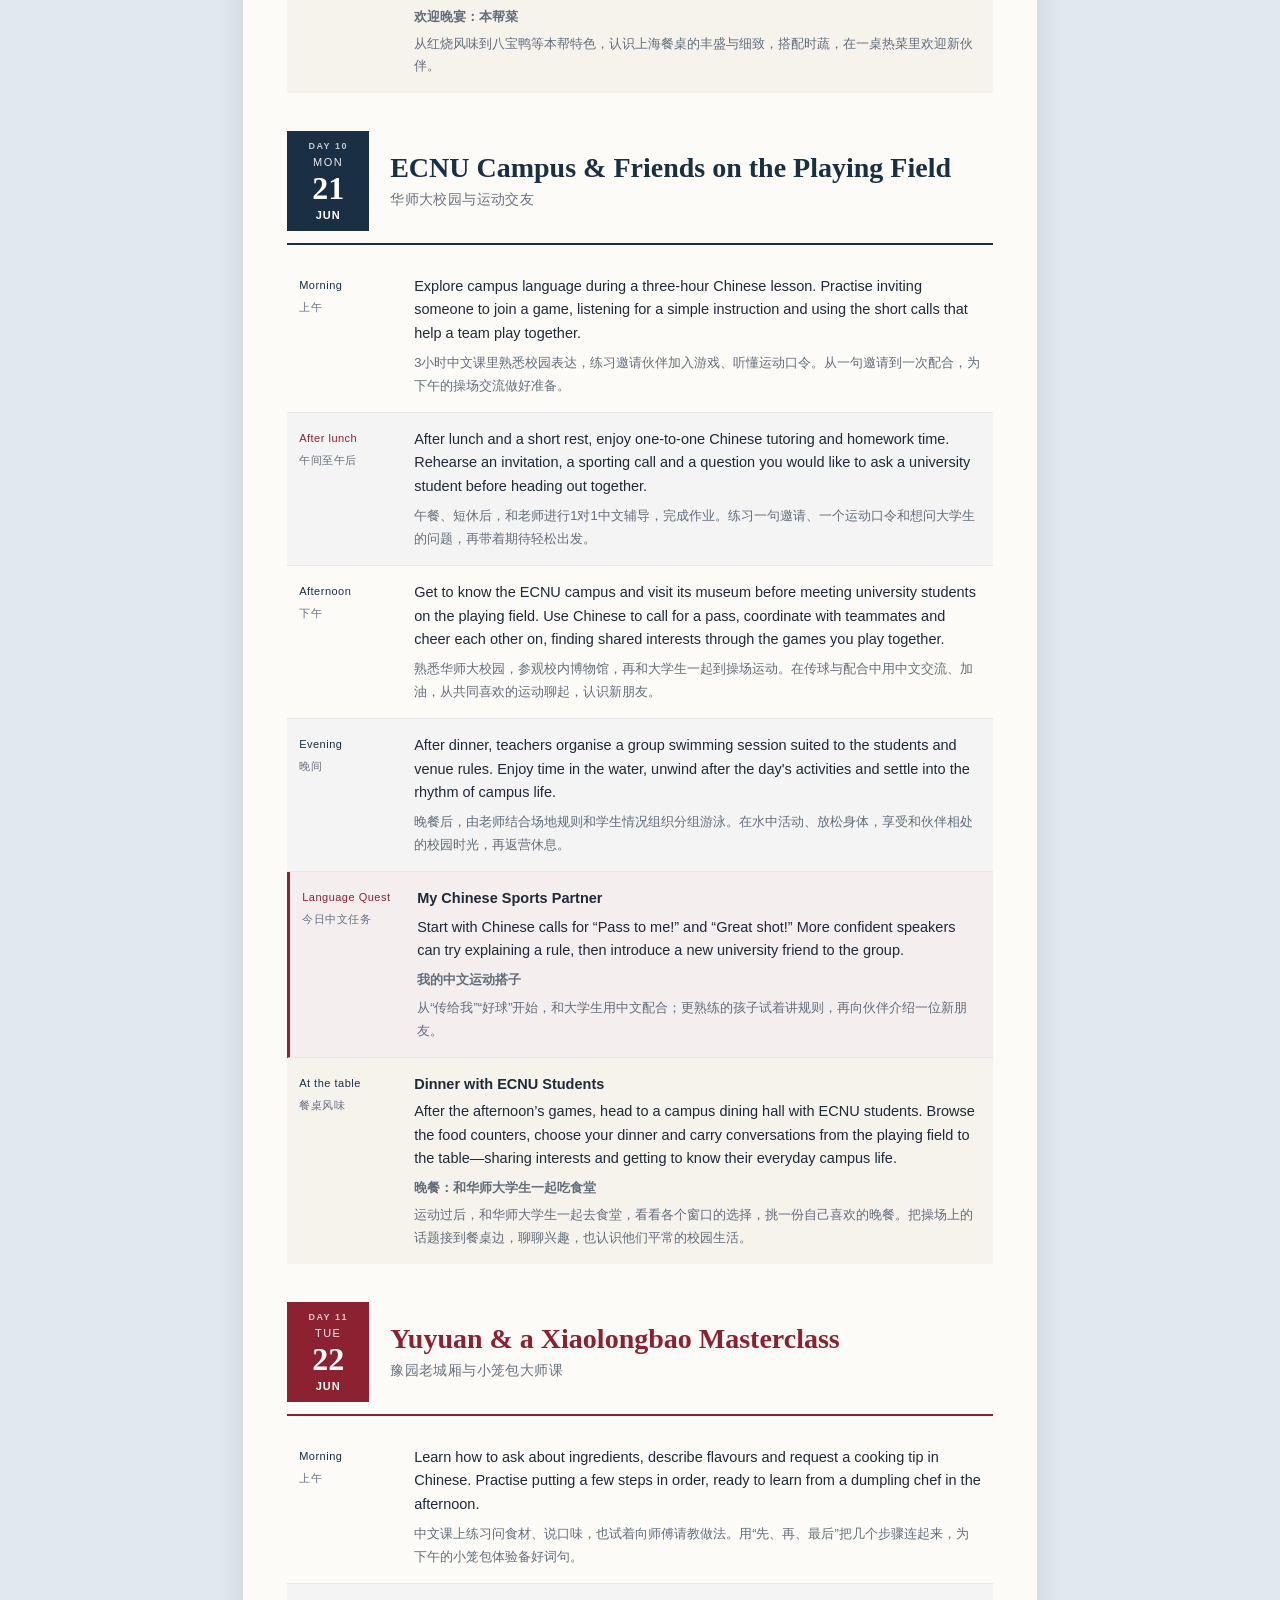
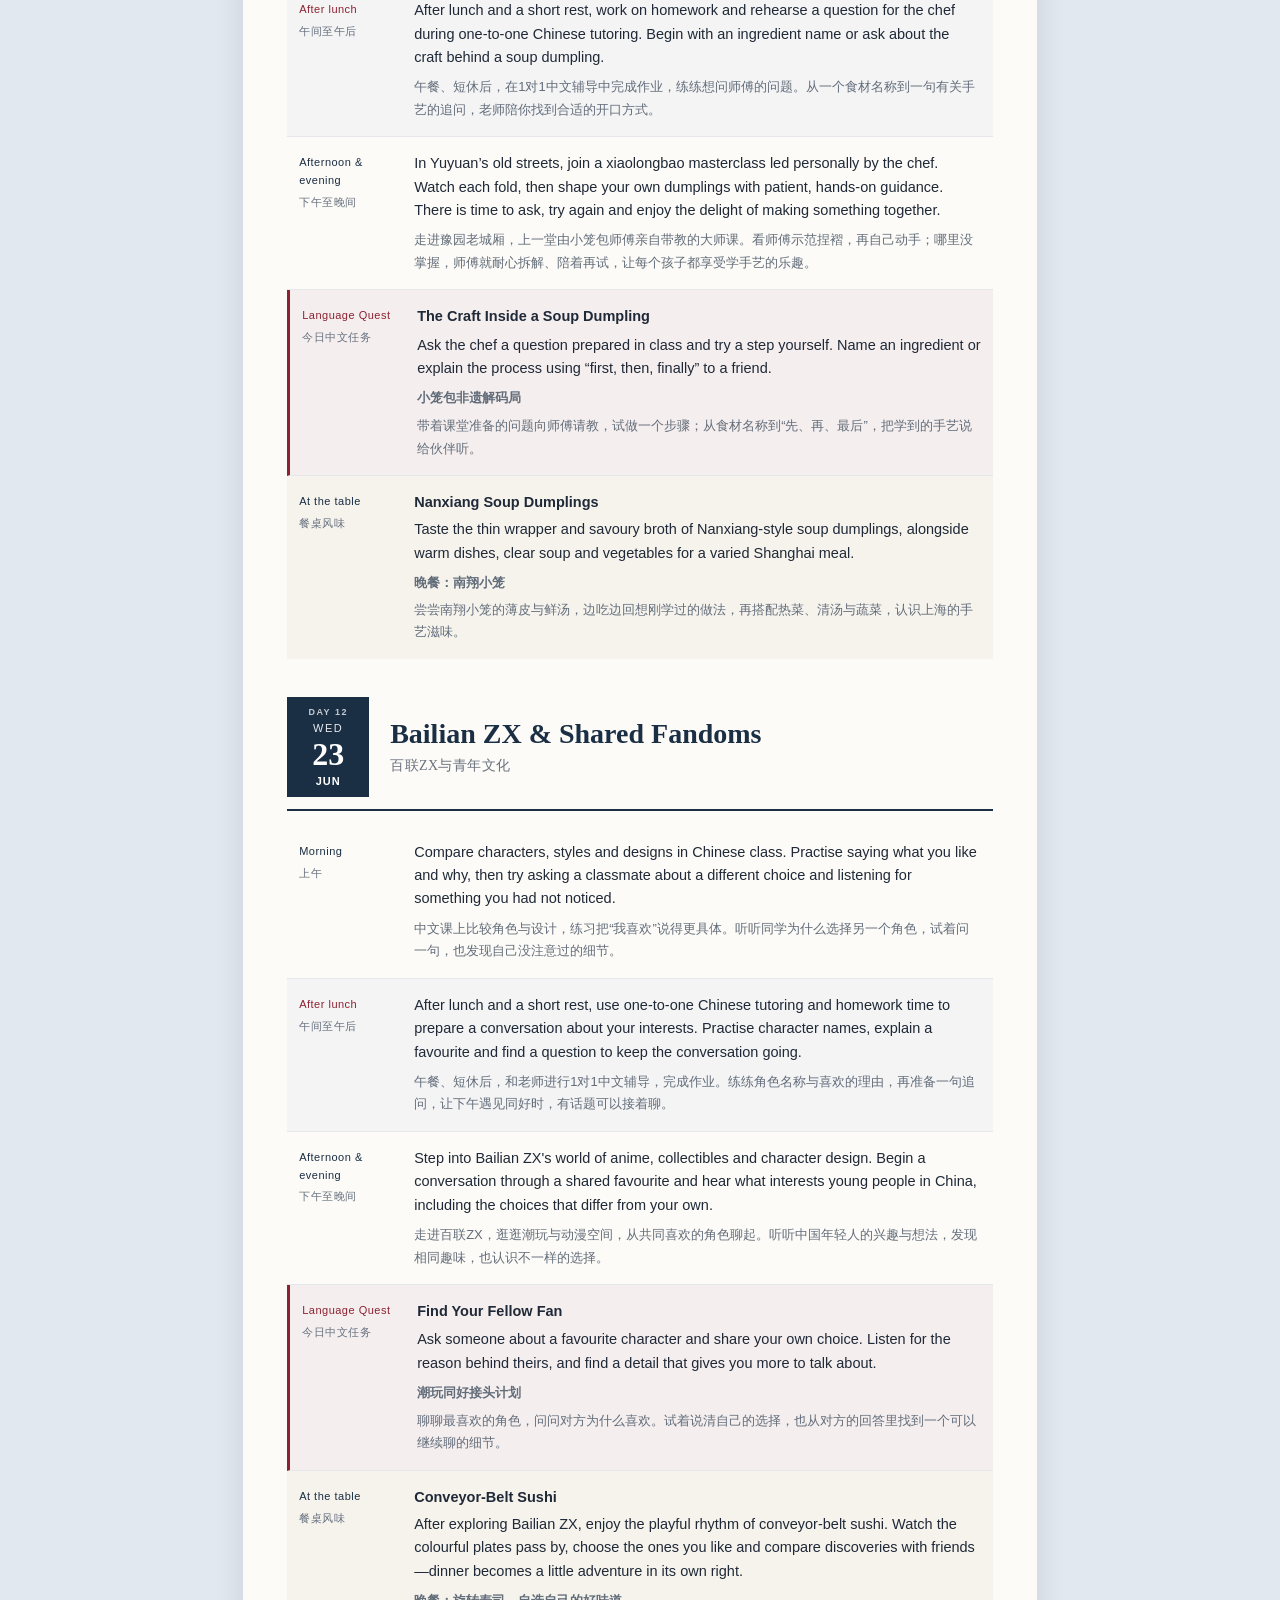
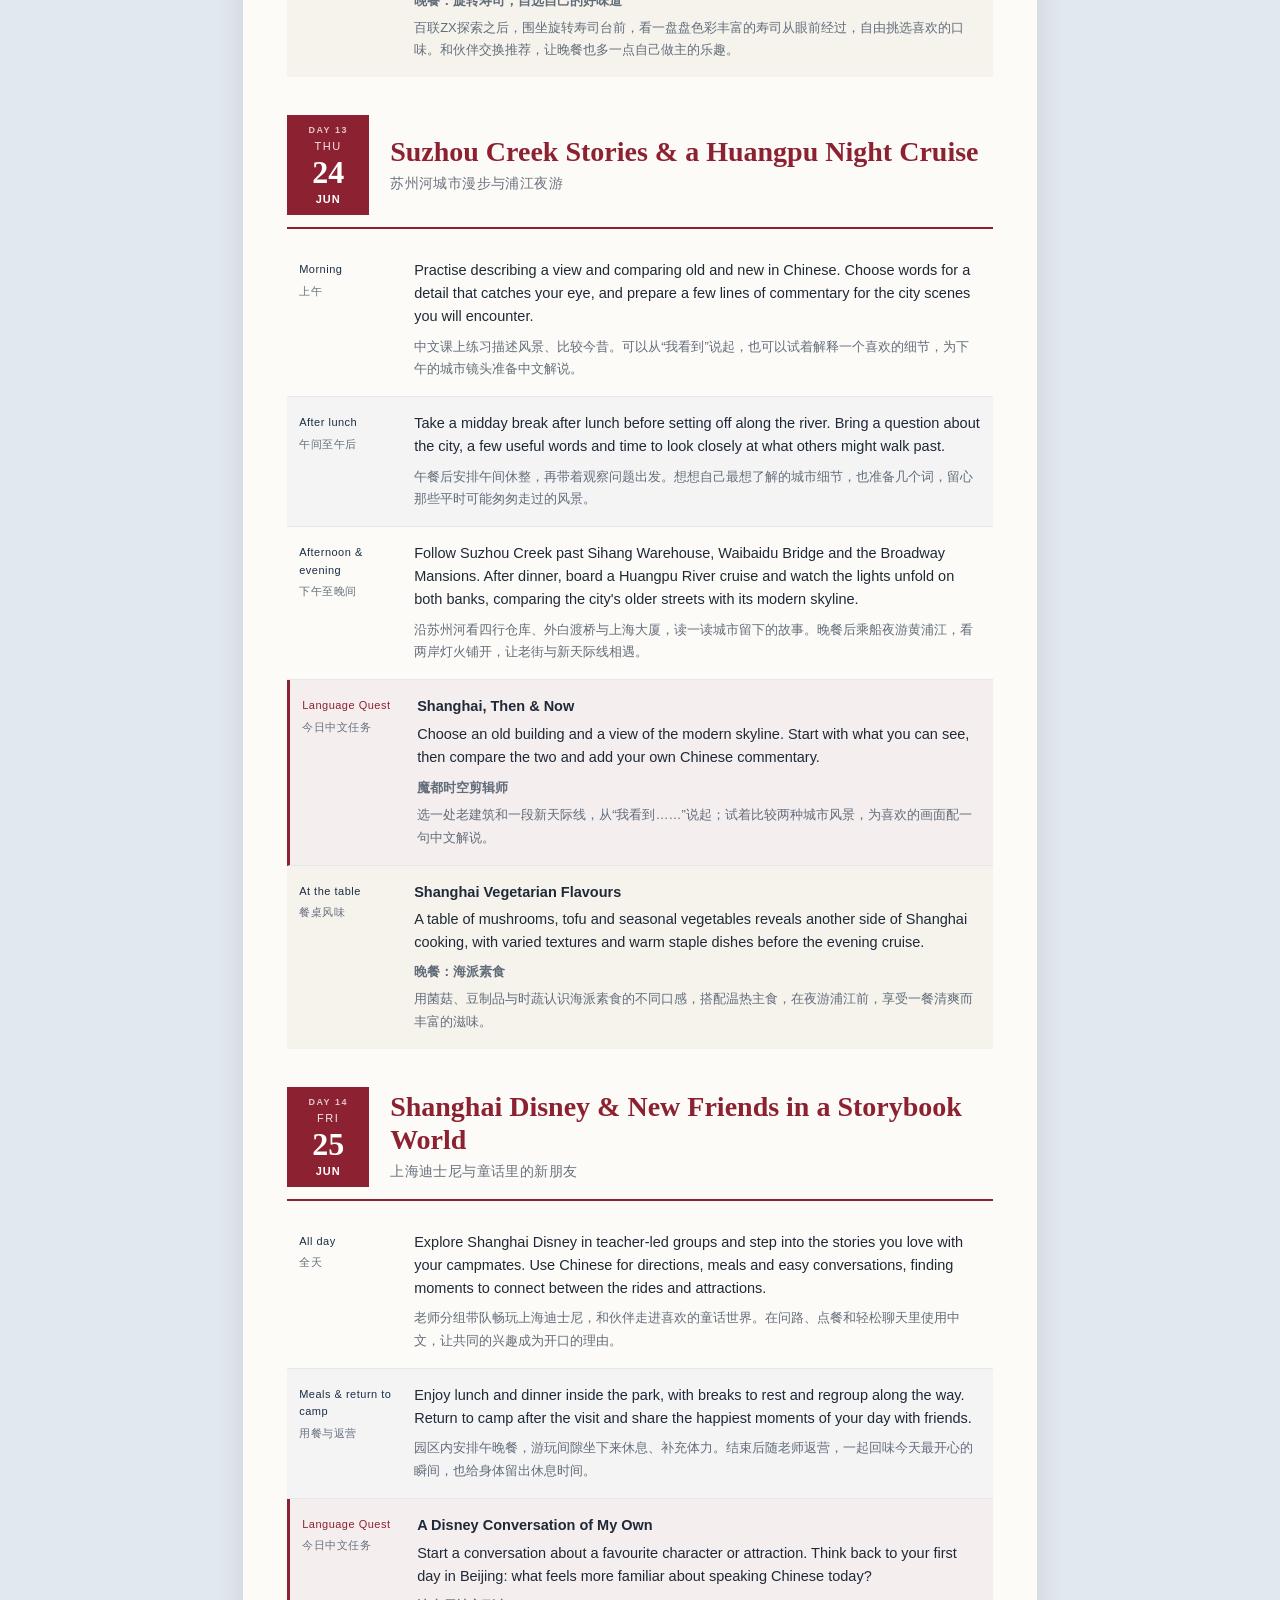
==== commit 9b20ec37: "Keep session overview and summary in sticky navigation Move session identity above the sticky action" ====
--- a/beijing-s1.html
+++ b/beijing-s1.html
@@ -89,10 +89,27 @@
 .hub-return>.brief-trigger svg{display:inline-block;width:16px;height:14px;margin-left:7px;vertical-align:-2px;fill:none;stroke:currentColor;stroke-width:1.4;stroke-linejoin:round}
 @media(max-width:760px){.hub-return{gap:6px 18px}}
 </style>
+<style data-rich-session-nav="20261027">
+/* Persistent session actions; the session identity scrolls with the page. */
+.session-identity{max-width:210mm;margin:0 auto;padding:14px 0 4px;color:var(--primary-navy)}
+.preview-bar{display:flex;flex-direction:column;align-items:stretch;gap:2px;background:#e2e8f0;padding:8px 0 10px}
+.preview-bar>.hub-return{width:100%;max-width:none;margin:0;padding:0}
+.preview-bar>.preview-links{width:100%;flex-wrap:wrap;gap:0 24px;font-size:11px}
+.preview-bar>.preview-links a,.preview-bar>.preview-links .print-button{padding:6px 0}
+#top,.city-heading,.day-module,.rhythm-section,.enquiry{scroll-margin-top:calc(var(--session-nav-height,110px) + 16px)}
+@media(max-width:600px){
+ .session-identity{padding:12px 8px 4px;font-size:10px}
+ .preview-bar{padding:6px 8px 8px;gap:0}
+ .preview-bar>.hub-return{gap:0 16px;font-size:11px;line-height:1.8}
+ .preview-bar>.hub-return>.brief-trigger{white-space:normal}
+ .preview-bar>.preview-links{justify-content:space-between;gap:0 10px;font-size:10.5px}
+}
+@media print{.session-identity,.preview-bar{display:none!important}}
+</style>
 </head><body>
 <a class="skip-link" href="#beijing">Skip to the itinerary · 跳转每日行程</a>
-<nav class="hub-return" aria-label="All sessions"><a href="/itineraries/2027/#beijing">← All sessions · <span lang="zh-CN">全部营期</span></a><button class="brief-trigger" type="button" aria-haspopup="dialog" aria-controls="trip-brief">Session 1 at a glance · <span lang="zh-CN">北京第一期简报</span><svg viewBox="0 0 20 16" aria-hidden="true"><path d="M2 8h15 M12 3l5 5-5 5"/></svg></button></nav>
-<nav class="preview-bar" aria-label="Itinerary navigation"><span class="preview-label">RICH · SUMMER 2027 · BEIJING SESSION 01</span><div class="preview-links"><a href="#daily-rhythm">Our day 一天</a><a href="#beijing">Beijing 北京</a><a href="#shanghai">Shanghai 上海</a><button class="print-button" type="button" id="print-itinerary">Print 打印</button></div></nav>
+<p class="preview-label session-identity">RICH · SUMMER 2027 · BEIJING SESSION 01</p>
+<header class="preview-bar" aria-label="Itinerary navigation"><nav class="hub-return" aria-label="All sessions"><a href="/itineraries/2027/#beijing">← All sessions · <span lang="zh-CN">全部营期</span></a><button class="brief-trigger" type="button" aria-haspopup="dialog" aria-controls="trip-brief">Session 1 at a glance · <span lang="zh-CN">北京第一期简报</span><svg viewBox="0 0 20 16" aria-hidden="true"><path d="M2 8h15 M12 3l5 5-5 5"/></svg></button></nav><nav class="preview-links" aria-label="Daily schedule and cities"><a href="#daily-rhythm">Our day 一天</a><a href="#beijing">Beijing 北京</a><a href="#shanghai">Shanghai 上海</a><button class="print-button" type="button" id="print-itinerary">Print 打印</button></nav></header>
 <main class="page" id="top"><header class="brochure-header"><h1 class="header-title-en">Beijing Chinese Summer Camp 2027 · Session 1</h1><p class="header-location-en">Beijing to Shanghai</p><p class="header-title-zh" lang="zh-CN">北京第一期 · 京沪双城 · 从相识到相知</p><div class="header-meta">BEIJING SESSION 1 | JUN 12 — JUN 27, 2027 | 16 DAYS</div><p class="header-route">Arrive in Beijing · Depart from Shanghai<span lang="zh-CN">北京入营 · 上海离营 · <time class="header-date" datetime="2027-06-12">2027年6月12日至27日</time></span></p></header>
 <div class="content-wrap"><section class="method-intro" aria-labelledby="method-title"><p class="eyebrow">The RICH Summer</p><h2 id="method-title">Two cities, a growing circle of friends.</h2><p class="section-title-zh" lang="zh-CN">从未名湖到黄浦江，让中文连接更多朋友</p>
 <p class="en-text">A first hello beside Weiming Lake can lead to a conversation over dinner, a shared laugh in a hutong or a new friend who loves the same film character. Then comes Shanghai: another university campus, new campmates and Beijing stories to share. With teachers beside them, children find their own way into each conversation—and discover how much a few words in Chinese can bring people together.</p><p class="zh-text" lang="zh-CN">未名湖畔的一声你好，慢慢变成食堂餐桌上的交谈、胡同里的笑声，或对同一个电影角色的喜欢。带着北京积累的故事与勇气来到上海，孩子又遇见一所大学、一群新伙伴。在老师的陪伴下，从试着加入话题，到愿意分享自己的想法，中文让两座城市有了熟悉的面孔，也让来自不同地方的孩子渐渐走近彼此。</p></section>
@@ -270,4 +287,14 @@
       </div>
     </div>
   </dialog><script defer src="assets/optimized-20261013/print.js"></script><script defer src="assets/beijing-s1-20261013/contact-v2.js"></script><dialog id="trip-brief" class="trip-brief" data-language="zh" aria-labelledby="brief-title"><div class="brief-toolbar"><div class="brief-brand">RICH <span>SUMMER 2027</span></div><div class="brief-tools"><div class="brief-languages" aria-label="Language"><button type="button" data-lang="en" aria-pressed="false">EN</button><button type="button" data-lang="zh" aria-pressed="true">中</button></div><button class="brief-close" type="button" aria-label="Close summary / 关闭简报">×</button></div></div><div class="brief-body"><header class="brief-intro"><div class="brief-identity"><p class="brief-kicker">BEIJING SESSION 01 · 北京第一期</p><div class="brief-route"><strong>12 — 27 JUN 2027</strong><span data-en>Arrive Beijing → Depart Shanghai</span><span data-zh lang="zh-CN">北京入营 → 上海离营</span></div></div><div class="brief-story"><h2 id="brief-title" tabindex="-1"><span data-en>Two cities. One unfolding story.</span><span data-zh lang="zh-CN">从未名湖，到黄浦江。</span></h2><p class="brief-lead"><span data-en>16 days of Chinese, discovery and a growing circle of friends.</span><span data-zh lang="zh-CN">16天，在两座城市里学中文、遇见世界，也遇见新朋友。</span></p></div></header><div class="brief-facts"><span><b>12</b><span data-en> class days</span><span data-zh lang="zh-CN"> 个中文课日</span></span><span><b>36</b><span data-en> hours of group Chinese</span><span data-zh lang="zh-CN"> 小时集体中文课</span></span><span><b>6</b><span data-en> tutoring &amp; homework sessions</span><span data-zh lang="zh-CN"> 次辅导与作业时段</span></span><span class="brief-hint"><span data-en>Select a day to explore its story</span><span data-zh lang="zh-CN">点选日期，展开当天故事</span><svg class="brief-arrow" viewBox="0 0 20 20" aria-hidden="true" focusable="false"><path d="M4 16 16 4M4 4h12v12"/></svg></span></div><div class="brief-note"><span data-en>One-to-one Chinese tutoring and homework are scheduled separately from group class hours. Activities may be reordered for weather and local arrangements.</span><span data-zh lang="zh-CN">1对1中文辅导与作业时段另行安排，不计入集体课时。活动顺序会结合天气与现场安排调整。</span></div><section class="brief-city"><div class="brief-city-head"><h3><span data-en>Beijing</span><span data-zh lang="zh-CN">北京</span></h3><span>12 — 19 JUN · <span data-en>DAYS 01–08</span><span data-zh lang="zh-CN">第 01–08 天</span></span></div><div class="brief-grid"><a class="brief-day arrive" href="#day-01" data-detail><div class="brief-date"><time datetime="2027-06-12">12 <small>Jun / 6月</small></time><span>DAY 01</span></div><div class="brief-tag"><span data-en>Arrival</span><span data-zh lang="zh-CN">抵达与安顿</span></div><h4><span data-en>A first hello</span><span data-zh lang="zh-CN">从一声你好开始</span></h4><p><span data-en>Beijing welcome · Camp settles in</span><span data-zh lang="zh-CN">北京接机 · 北大营地迎新</span></p><span class="brief-go" aria-hidden="true"><svg class="brief-arrow" viewBox="0 0 20 20" aria-hidden="true" focusable="false"><path d="M4 16 16 4M4 4h12v12"/></svg></span></a><a class="brief-day class" href="#day-02" data-detail><div class="brief-date"><time datetime="2027-06-13">13 <small>Jun / 6月</small></time><span>DAY 02</span></div><div class="brief-tag"><span data-en>Morning · 3h Chinese</span><span data-zh lang="zh-CN">上午 · 3小时中文课</span><br><span data-en>After lunch · 1-to-1 Chinese tutoring</span><span data-zh lang="zh-CN">午后 · 1对1中文辅导</span></div><h4><span data-en>Your campus, your friends</span><span data-zh lang="zh-CN">未名湖畔，认识新朋友</span></h4><p><span data-en>Afternoon quest · PKU discovery · Dinner with students</span><span data-zh lang="zh-CN">下午中文任务 · 北大校园探索 · 晚餐与大学生同桌</span></p><span class="brief-go" aria-hidden="true"><svg class="brief-arrow" viewBox="0 0 20 20" aria-hidden="true" focusable="false"><path d="M4 16 16 4M4 4h12v12"/></svg></span></a><a class="brief-day class" href="#day-03" data-detail><div class="brief-date"><time datetime="2027-06-14">14 <small>Jun / 6月</small></time><span>DAY 03</span></div><div class="brief-tag"><span data-en>Morning · 3h Chinese</span><span data-zh lang="zh-CN">上午 · 3小时中文课</span><br><span data-en>After lunch · 1-to-1 Chinese tutoring</span><span data-zh lang="zh-CN">午后 · 1对1中文辅导</span></div><h4><span data-en>Stories in the hutongs</span><span data-zh lang="zh-CN">走进胡同，聊出北京味</span></h4><p><span data-en>Afternoon quest · Hutong conversations · Peking duck dinner</span><span data-zh lang="zh-CN">下午中文任务 · 南锣鼓巷问价与交流 · 晚餐北京烤鸭</span></p><span class="brief-go" aria-hidden="true"><svg class="brief-arrow" viewBox="0 0 20 20" aria-hidden="true" focusable="false"><path d="M4 16 16 4M4 4h12v12"/></svg></span></a><a class="brief-day class" href="#day-04" data-detail><div class="brief-date"><time datetime="2027-06-15">15 <small>Jun / 6月</small></time><span>DAY 04</span></div><div class="brief-tag"><span data-en>Morning · 3h Chinese</span><span data-zh lang="zh-CN">上午 · 3小时中文课</span></div><h4><span data-en>A little wuxia magic</span><span data-zh lang="zh-CN">把中文演进小江湖</span></h4><p><span data-en>Afternoon quest · Jingshan drama · Bird’s Nest by night</span><span data-zh lang="zh-CN">下午中文任务 · 景山武侠短剧 · 晚间鸟巢夜色</span></p><span class="brief-go" aria-hidden="true"><svg class="brief-arrow" viewBox="0 0 20 20" aria-hidden="true" focusable="false"><path d="M4 16 16 4M4 4h12v12"/></svg></span></a><a class="brief-day outing" href="#day-05" data-detail><div class="brief-date"><time datetime="2027-06-16">16 <small>Jun / 6月</small></time><span>DAY 05</span></div><div class="brief-tag"><span data-en>A full day out</span><span data-zh lang="zh-CN">全天探索</span></div><h4><span data-en>Step into the movies</span><span data-zh lang="zh-CN">走进电影，勇敢开口</span></h4><p><span data-en>Chinese in action · Universal Beijing · Pop-culture interviews</span><span data-zh lang="zh-CN">外出中文任务 · 北京环球影城 · 流行文化小记者</span></p><span class="brief-go" aria-hidden="true"><svg class="brief-arrow" viewBox="0 0 20 20" aria-hidden="true" focusable="false"><path d="M4 16 16 4M4 4h12v12"/></svg></span></a><a class="brief-day class" href="#day-06" data-detail><div class="brief-date"><time datetime="2027-06-17">17 <small>Jun / 6月</small></time><span>DAY 06</span></div><div class="brief-tag"><span data-en>Morning · 3h Chinese</span><span data-zh lang="zh-CN">上午 · 3小时中文课</span><br><span data-en>After lunch · 1-to-1 Chinese tutoring</span><span data-zh lang="zh-CN">午后 · 1对1中文辅导</span></div><h4><span data-en>Meet the future</span><span data-zh lang="zh-CN">和未来伙伴打个招呼</span></h4><p><span data-en>Afternoon quest · Humanoid robots · Questions in Chinese</span><span data-zh lang="zh-CN">下午中文任务 · 人形机器人体验 · 用中文问个为什么</span></p><span class="brief-go" aria-hidden="true"><svg class="brief-arrow" viewBox="0 0 20 20" aria-hidden="true" focusable="false"><path d="M4 16 16 4M4 4h12v12"/></svg></span></a><a class="brief-day class" href="#day-07" data-detail><div class="brief-date"><time datetime="2027-06-18">18 <small>Jun / 6月</small></time><span>DAY 07</span></div><div class="brief-tag"><span data-en>Morning · 3h Chinese</span><span data-zh lang="zh-CN">上午 · 3小时中文课</span></div><h4><span data-en>Make your mark</span><span data-zh lang="zh-CN">把喜欢的中文画下来</span></h4><p><span data-en>Afternoon quest · 798 art district · Chinese graffiti</span><span data-zh lang="zh-CN">下午中文任务 · 798艺术探索 · 中文涂鸦创作</span></p><span class="brief-go" aria-hidden="true"><svg class="brief-arrow" viewBox="0 0 20 20" aria-hidden="true" focusable="false"><path d="M4 16 16 4M4 4h12v12"/></svg></span></a><a class="brief-day class" href="#day-08" data-detail><div class="brief-date"><time datetime="2027-06-19">19 <small>Jun / 6月</small></time><span>DAY 08</span></div><div class="brief-tag"><span data-en>Morning · 3h Chinese</span><span data-zh lang="zh-CN">上午 · 3小时中文课</span></div><h4><span data-en>Beijing stories, packed</span><span data-zh lang="zh-CN">带着北京故事去上海</span></h4><p><span data-en>Evening · First-class sleeper to Shanghai</span><span data-zh lang="zh-CN">晚间转城 · 一等卧夜车赴沪</span></p><span class="brief-go" aria-hidden="true"><svg class="brief-arrow" viewBox="0 0 20 20" aria-hidden="true" focusable="false"><path d="M4 16 16 4M4 4h12v12"/></svg></span></a></div></section><section class="brief-city"><div class="brief-city-head"><h3><span data-en>Shanghai</span><span data-zh lang="zh-CN">上海</span></h3><span>20 — 27 JUN · <span data-en>DAYS 09–16</span><span data-zh lang="zh-CN">第 09–16 天</span></span></div><div class="brief-grid"><a class="brief-day class" href="#day-09" data-detail><div class="brief-date"><time datetime="2027-06-20">20 <small>Jun / 6月</small></time><span>DAY 09</span></div><div class="brief-tag"><span data-en>Afternoon · 3h Chinese</span><span data-zh lang="zh-CN">下午 · 3小时中文课</span></div><h4><span data-en>A new city, a wider circle</span><span data-zh lang="zh-CN">换座城市，朋友圈更大了</span></h4><p><span data-en>Morning rest · Evening welcome dinner</span><span data-zh lang="zh-CN">上午抵沪休整 · 晚间欢迎晚宴</span></p><span class="brief-go" aria-hidden="true"><svg class="brief-arrow" viewBox="0 0 20 20" aria-hidden="true" focusable="false"><path d="M4 16 16 4M4 4h12v12"/></svg></span></a><a class="brief-day class" href="#day-10" data-detail><div class="brief-date"><time datetime="2027-06-21">21 <small>Jun / 6月</small></time><span>DAY 10</span></div><div class="brief-tag"><span data-en>Morning · 3h Chinese</span><span data-zh lang="zh-CN">上午 · 3小时中文课</span><br><span data-en>After lunch · 1-to-1 Chinese tutoring</span><span data-zh lang="zh-CN">午后 · 1对1中文辅导</span></div><h4><span data-en>Friendship on the field</span><span data-zh lang="zh-CN">让友谊在操场上发生</span></h4><p><span data-en>Afternoon quest · ECNU campus · Sport with university students</span><span data-zh lang="zh-CN">下午中文任务 · 华师大校园 · 和大学生运动交友</span></p><span class="brief-go" aria-hidden="true"><svg class="brief-arrow" viewBox="0 0 20 20" aria-hidden="true" focusable="false"><path d="M4 16 16 4M4 4h12v12"/></svg></span></a><a class="brief-day class" href="#day-11" data-detail><div class="brief-date"><time datetime="2027-06-22">22 <small>Jun / 6月</small></time><span>DAY 11</span></div><div class="brief-tag"><span data-en>Morning · 3h Chinese</span><span data-zh lang="zh-CN">上午 · 3小时中文课</span><br><span data-en>After lunch · 1-to-1 Chinese tutoring</span><span data-zh lang="zh-CN">午后 · 1对1中文辅导</span></div><h4><span data-en>A fold, a word, a discovery</span><span data-zh lang="zh-CN">一笼小笼包，一门新手艺</span></h4><p><span data-en>Afternoon quest · Yuyuan old town · Soup-dumpling masterclass</span><span data-zh lang="zh-CN">下午中文任务 · 豫园老城厢 · 小笼包大师课</span></p><span class="brief-go" aria-hidden="true"><svg class="brief-arrow" viewBox="0 0 20 20" aria-hidden="true" focusable="false"><path d="M4 16 16 4M4 4h12v12"/></svg></span></a><a class="brief-day class" href="#day-12" data-detail><div class="brief-date"><time datetime="2027-06-23">23 <small>Jun / 6月</small></time><span>DAY 12</span></div><div class="brief-tag"><span data-en>Morning · 3h Chinese</span><span data-zh lang="zh-CN">上午 · 3小时中文课</span><br><span data-en>After lunch · 1-to-1 Chinese tutoring</span><span data-zh lang="zh-CN">午后 · 1对1中文辅导</span></div><h4><span data-en>Find your fellow fan</span><span data-zh lang="zh-CN">找到聊得来的同好</span></h4><p><span data-en>Afternoon quest · Bailian ZX · Conveyor-belt sushi</span><span data-zh lang="zh-CN">下午中文任务 · 百联ZX青年文化 · 旋转寿司</span></p><span class="brief-go" aria-hidden="true"><svg class="brief-arrow" viewBox="0 0 20 20" aria-hidden="true" focusable="false"><path d="M4 16 16 4M4 4h12v12"/></svg></span></a><a class="brief-day class" href="#day-13" data-detail><div class="brief-date"><time datetime="2027-06-24">24 <small>Jun / 6月</small></time><span>DAY 13</span></div><div class="brief-tag"><span data-en>Morning · 3h Chinese</span><span data-zh lang="zh-CN">上午 · 3小时中文课</span></div><h4><span data-en>The city lights up</span><span data-zh lang="zh-CN">让两岸灯火走进故事</span></h4><p><span data-en>Afternoon quest · Suzhou Creek walk · Huangpu night cruise</span><span data-zh lang="zh-CN">下午中文任务 · 苏州河城市漫步 · 晚间浦江夜游</span></p><span class="brief-go" aria-hidden="true"><svg class="brief-arrow" viewBox="0 0 20 20" aria-hidden="true" focusable="false"><path d="M4 16 16 4M4 4h12v12"/></svg></span></a><a class="brief-day outing" href="#day-14" data-detail><div class="brief-date"><time datetime="2027-06-25">25 <small>Jun / 6月</small></time><span>DAY 14</span></div><div class="brief-tag"><span data-en>A full day out</span><span data-zh lang="zh-CN">全天探索</span></div><h4><span data-en>A day in a storybook</span><span data-zh lang="zh-CN">和新朋友走进童话</span></h4><p><span data-en>Chinese in action · Shanghai Disney · Conversations along the way</span><span data-zh lang="zh-CN">外出中文任务 · 上海迪士尼 · 在游玩中自然交流</span></p><span class="brief-go" aria-hidden="true"><svg class="brief-arrow" viewBox="0 0 20 20" aria-hidden="true" focusable="false"><path d="M4 16 16 4M4 4h12v12"/></svg></span></a><a class="brief-day class" href="#day-15" data-detail><div class="brief-date"><time datetime="2027-06-26">26 <small>Jun / 6月</small></time><span>DAY 15</span></div><div class="brief-tag"><span data-en>Morning · 3h Chinese</span><span data-zh lang="zh-CN">上午 · 3小时中文课</span></div><h4><span data-en>Make a memory to keep</span><span data-zh lang="zh-CN">把上海做进纪念品</span></h4><p><span data-en>Afternoon quest · Tianzifang crafts · Farewell dinner</span><span data-zh lang="zh-CN">下午中文任务 · 田子坊非遗手艺 · 晚间欢送晚宴</span></p><span class="brief-go" aria-hidden="true"><svg class="brief-arrow" viewBox="0 0 20 20" aria-hidden="true" focusable="false"><path d="M4 16 16 4M4 4h12v12"/></svg></span></a><a class="brief-day depart" href="#day-16" data-detail><div class="brief-date"><time datetime="2027-06-27">27 <small>Jun / 6月</small></time><span>DAY 16</span></div><div class="brief-tag"><span data-en>Departure</span><span data-zh lang="zh-CN">离营返程</span></div><h4><span data-en>Take the stories home</span><span data-zh lang="zh-CN">带着故事，说声再见</span></h4><p><span data-en>Shanghai departure · Chinese continues</span><span data-zh lang="zh-CN">上海送机或家长接领 · 中文继续</span></p><span class="brief-go" aria-hidden="true"><svg class="brief-arrow" viewBox="0 0 20 20" aria-hidden="true" focusable="false"><path d="M4 16 16 4M4 4h12v12"/></svg></span></a></div></section></div></dialog><script>(()=>{const dialog=document.querySelector('#trip-brief'),trigger=document.querySelector('.brief-trigger');const close=()=>dialog.close();trigger.addEventListener('click',()=>{dialog.showModal();document.body.classList.add('brief-open');dialog.querySelector('#brief-title').focus({preventScroll:true});dialog.scrollTop=0;});dialog.querySelector('.brief-close').addEventListener('click',close);dialog.addEventListener('close',()=>{document.body.classList.remove('brief-open');trigger.focus({preventScroll:true});});dialog.addEventListener('click',e=>{if(e.target===dialog){const r=dialog.getBoundingClientRect();if(e.clientX<r.left||e.clientX>r.right||e.clientY<r.top||e.clientY>r.bottom)close();}});dialog.querySelectorAll('[data-lang]').forEach(b=>b.addEventListener('click',()=>{dialog.dataset.language=b.dataset.lang;dialog.querySelectorAll('[data-lang]').forEach(x=>x.setAttribute('aria-pressed',String(x===b)));}));dialog.querySelectorAll('[data-detail]').forEach(a=>a.addEventListener('click',()=>{close();const target=document.querySelector(a.getAttribute('href'));requestAnimationFrame(()=>{target.scrollIntoView({block:'start'});target.setAttribute('tabindex','-1');target.focus({preventScroll:true});});}));})();
-</script></body></html>+</script><script data-rich-session-nav="20261027">
+(function(){
+ const bar=document.querySelector('.preview-bar');
+ if(!bar)return;
+ function measure(){document.documentElement.style.setProperty('--session-nav-height',Math.ceil(bar.getBoundingClientRect().height)+'px');}
+ measure();
+ if('ResizeObserver' in window)new ResizeObserver(measure).observe(bar);
+ else window.addEventListener('resize',measure,{passive:true});
+})();
+</script>
+</body></html>
